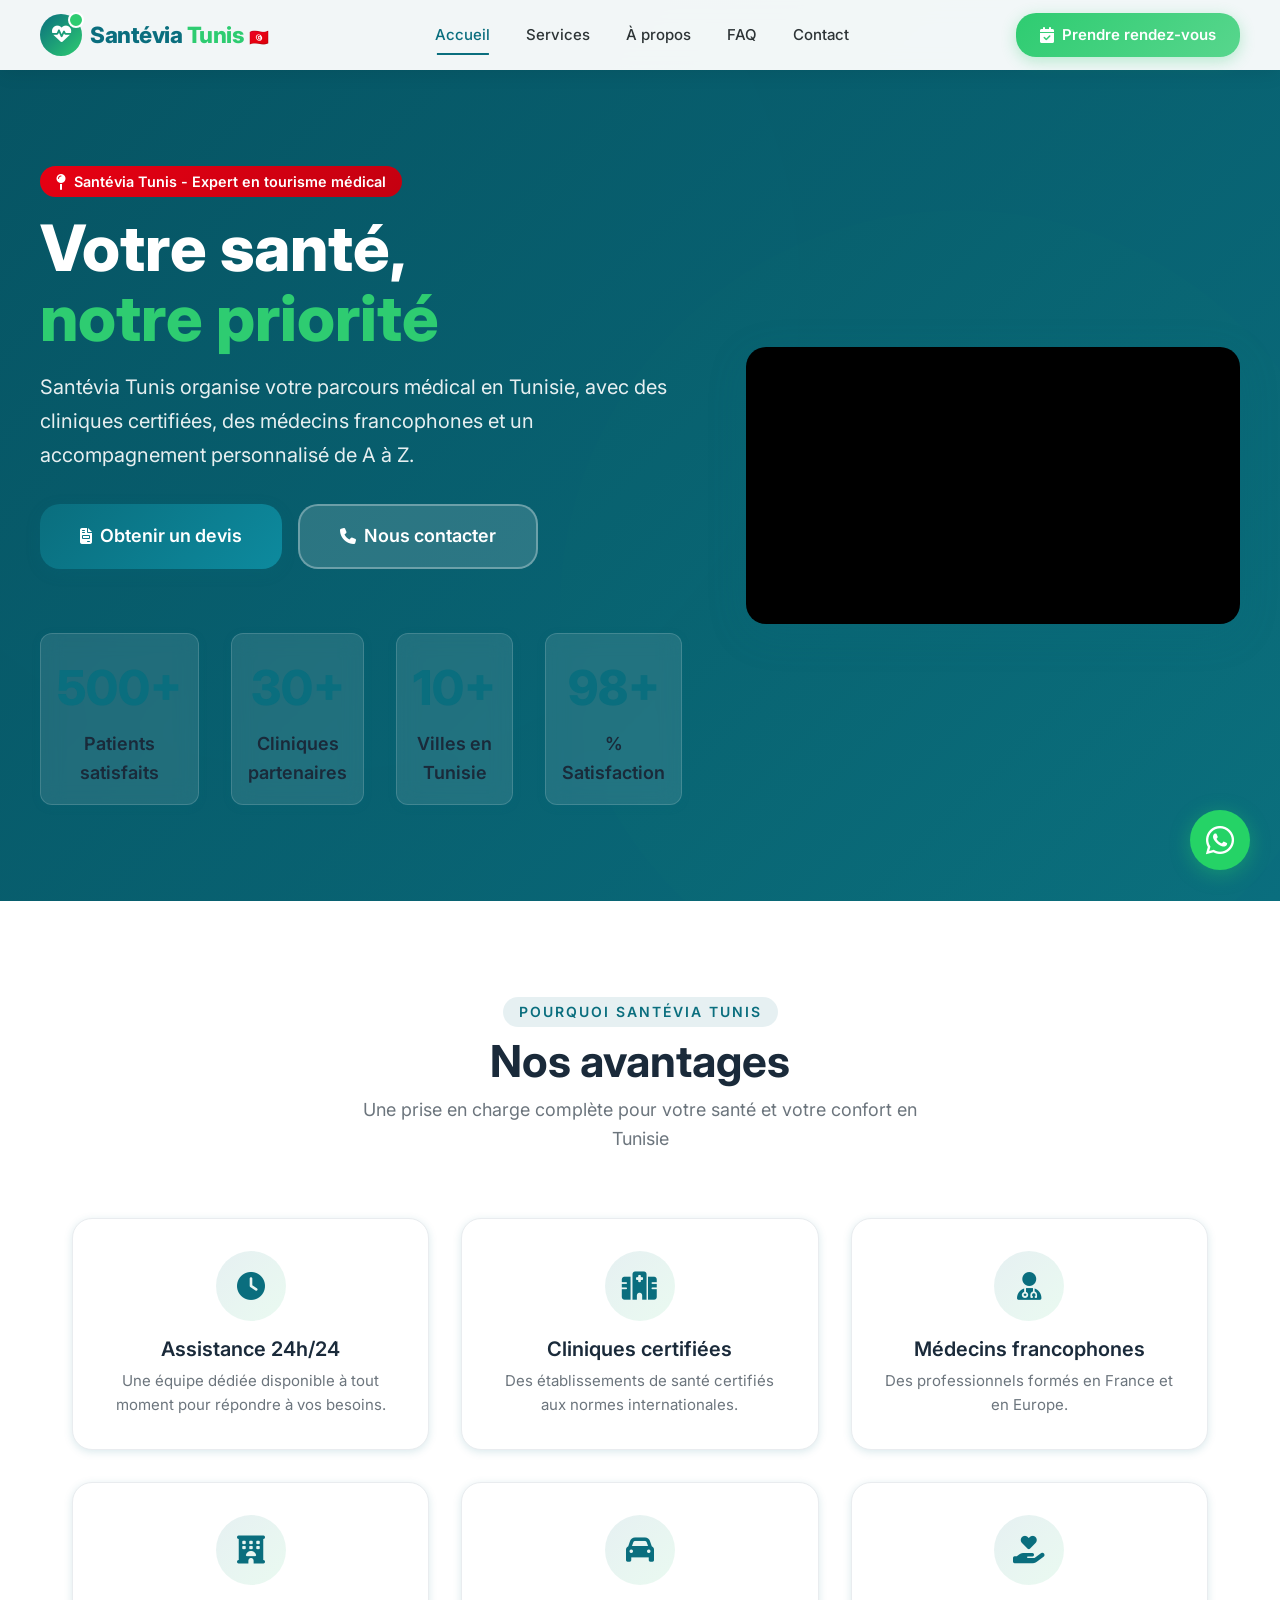
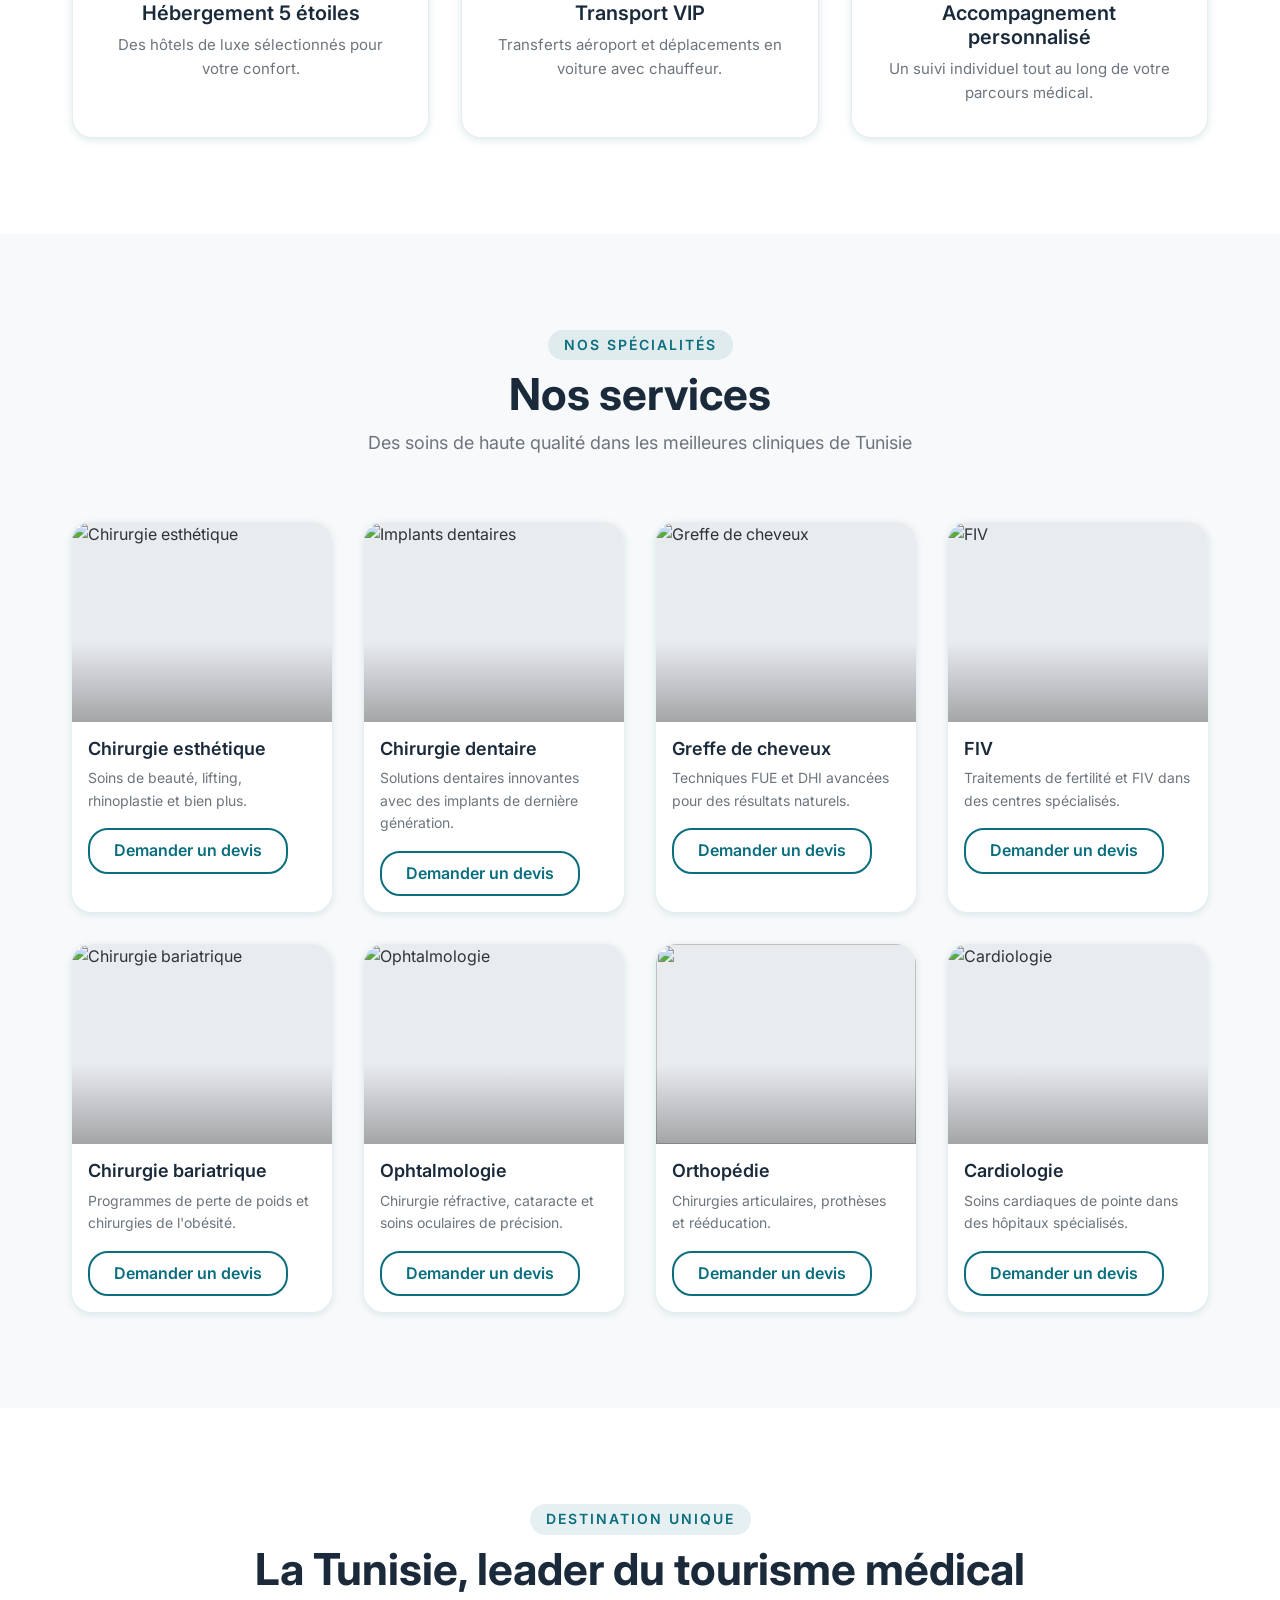
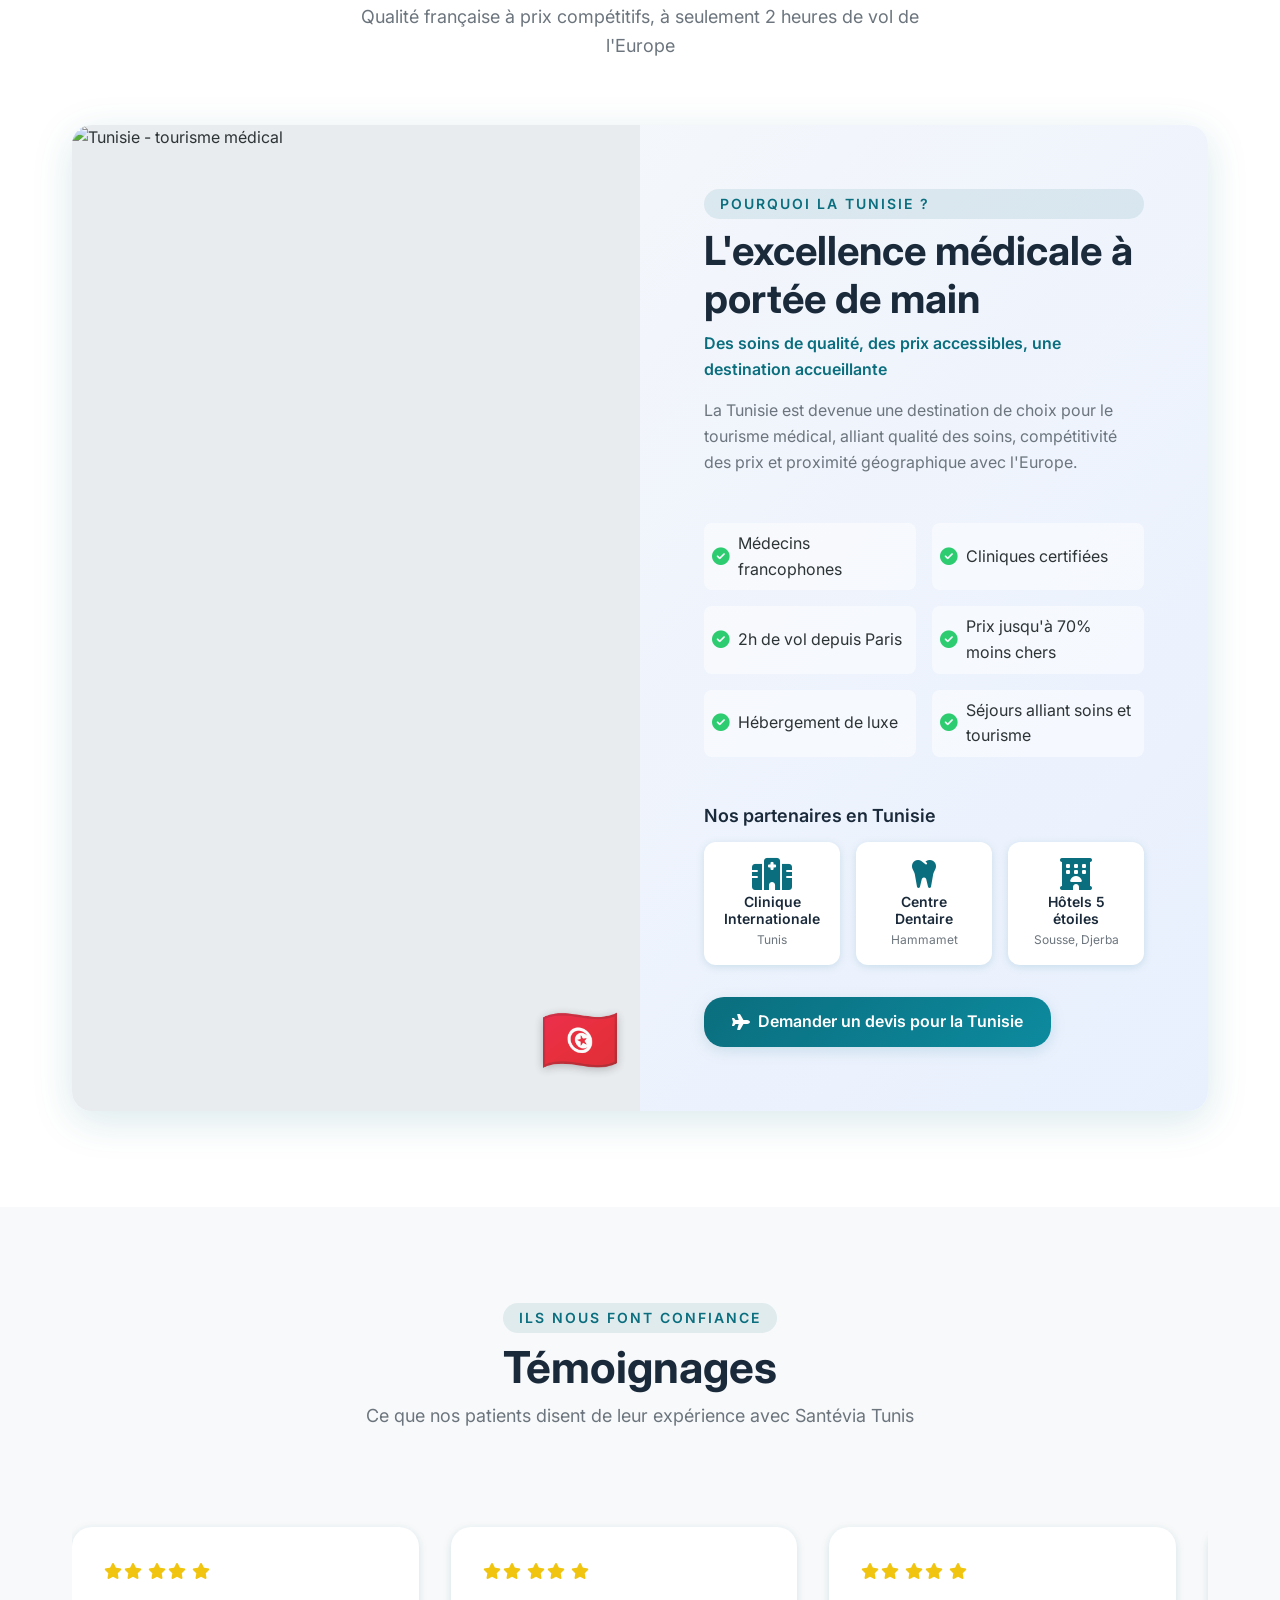
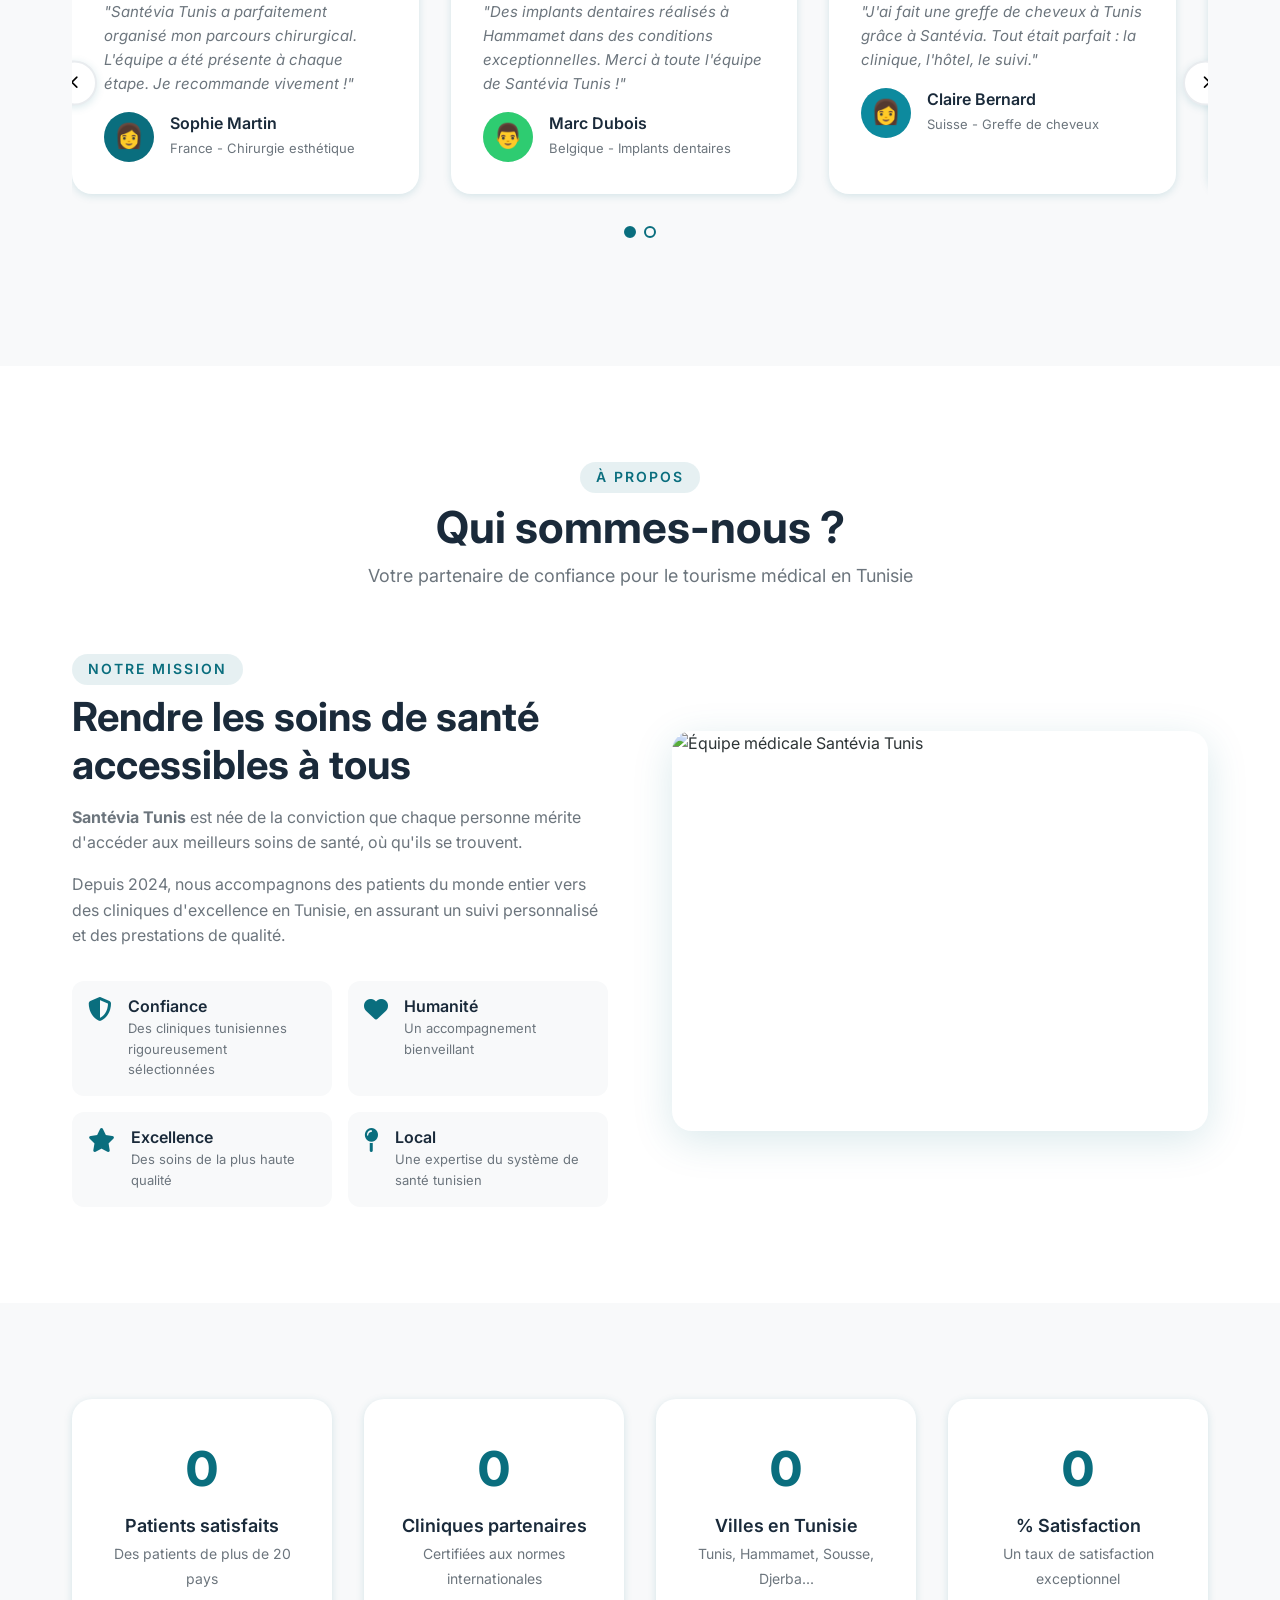
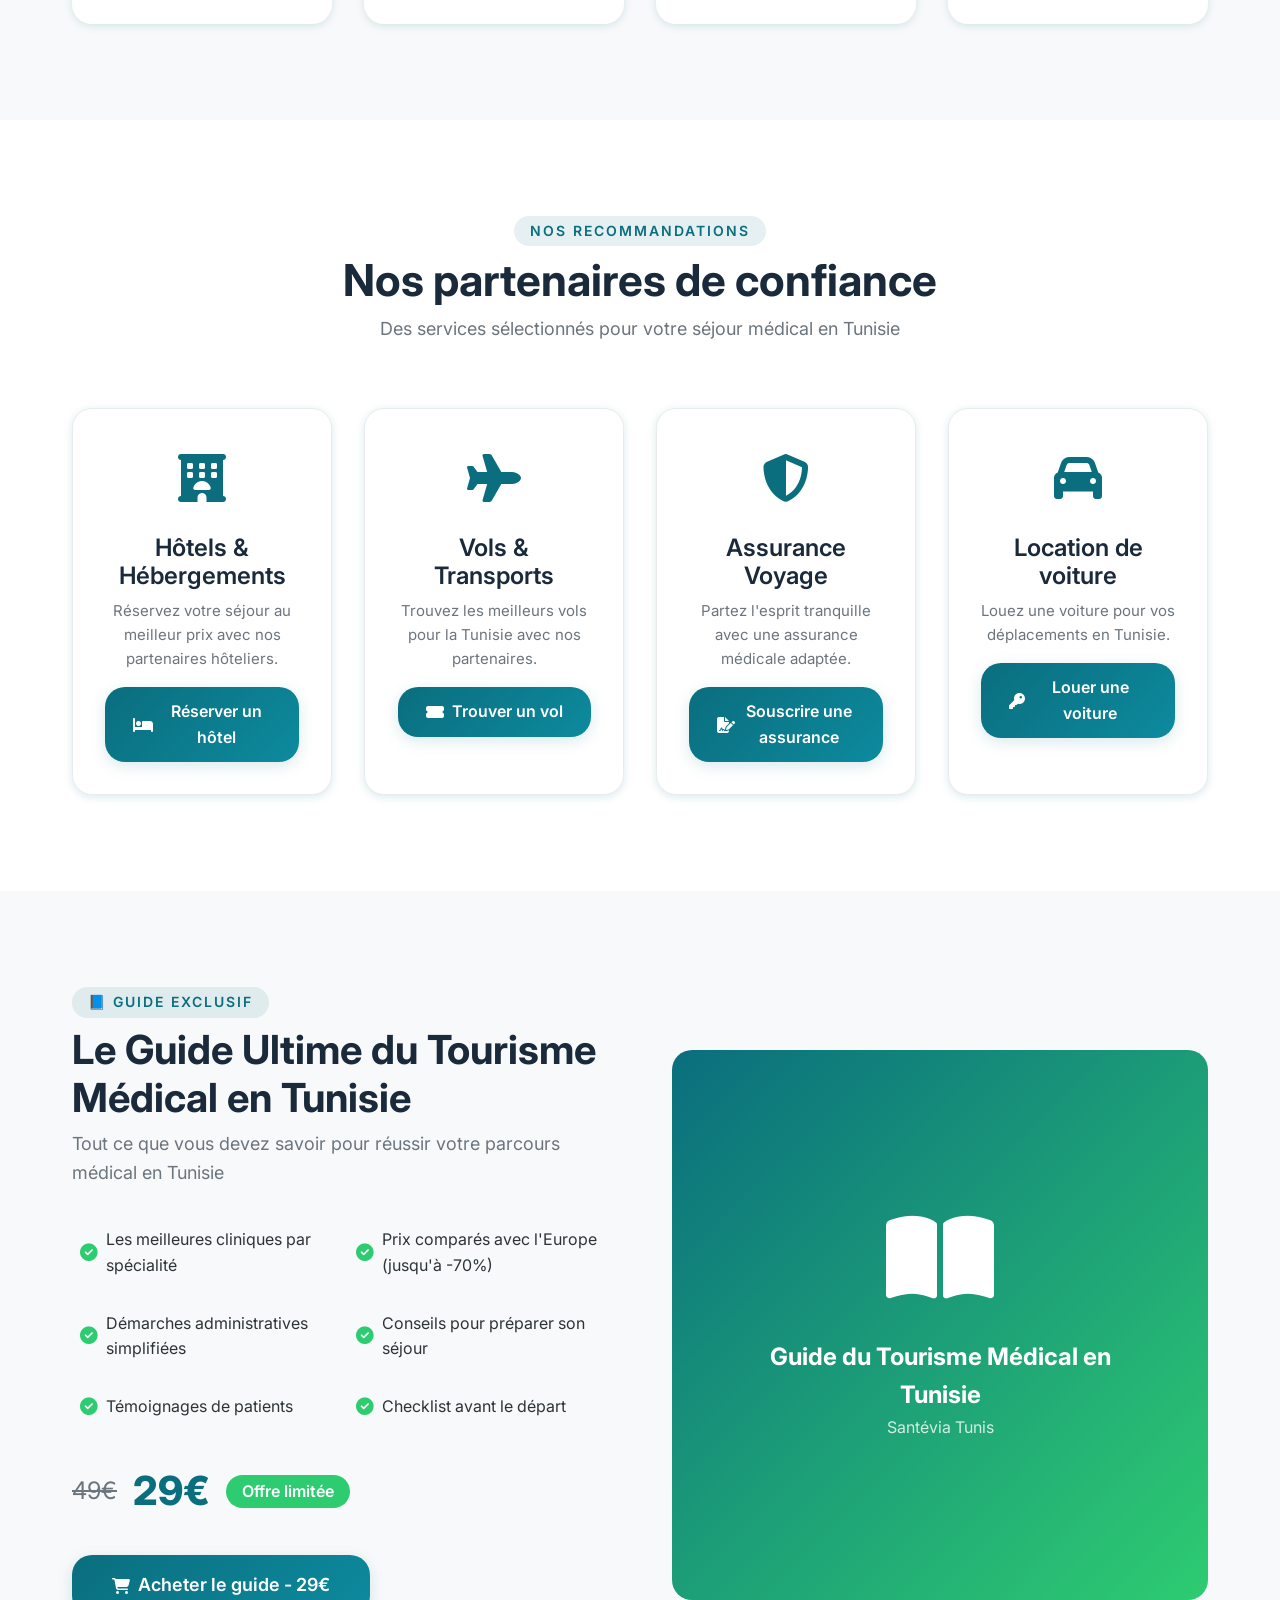
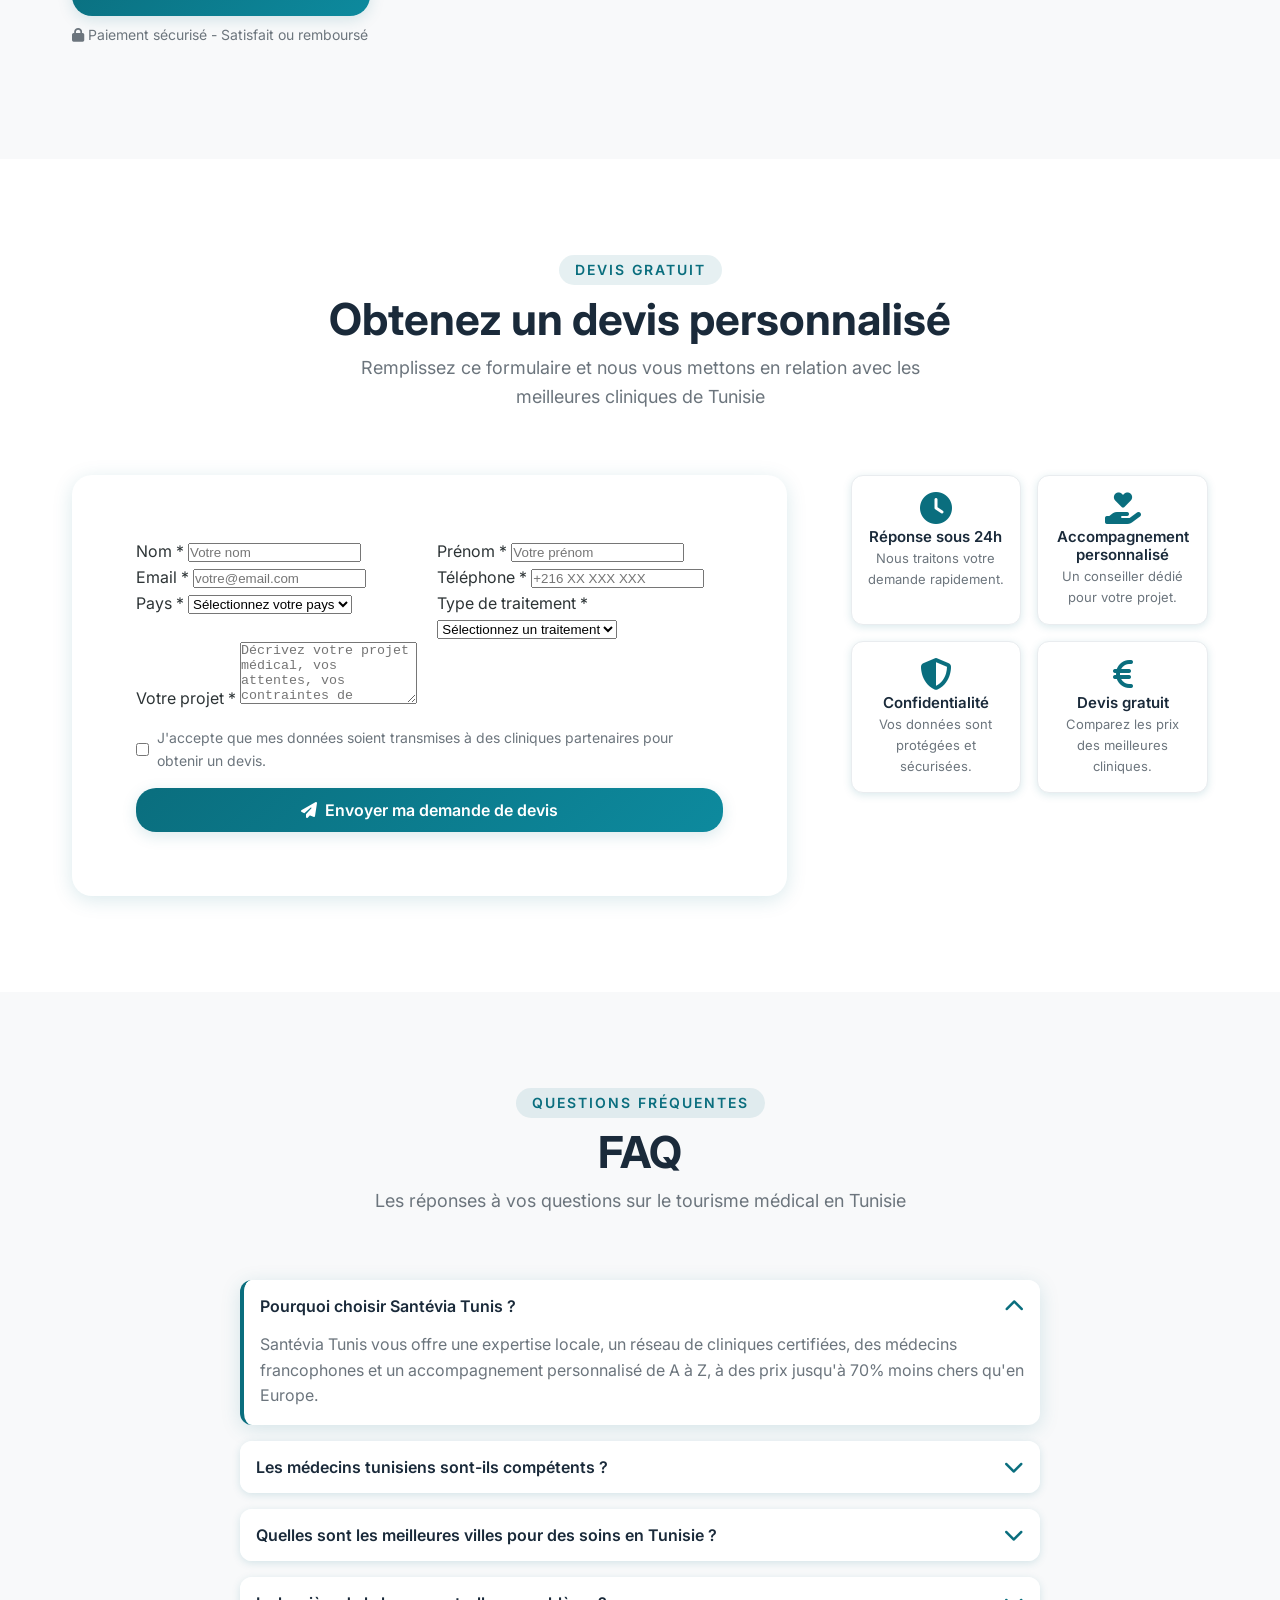
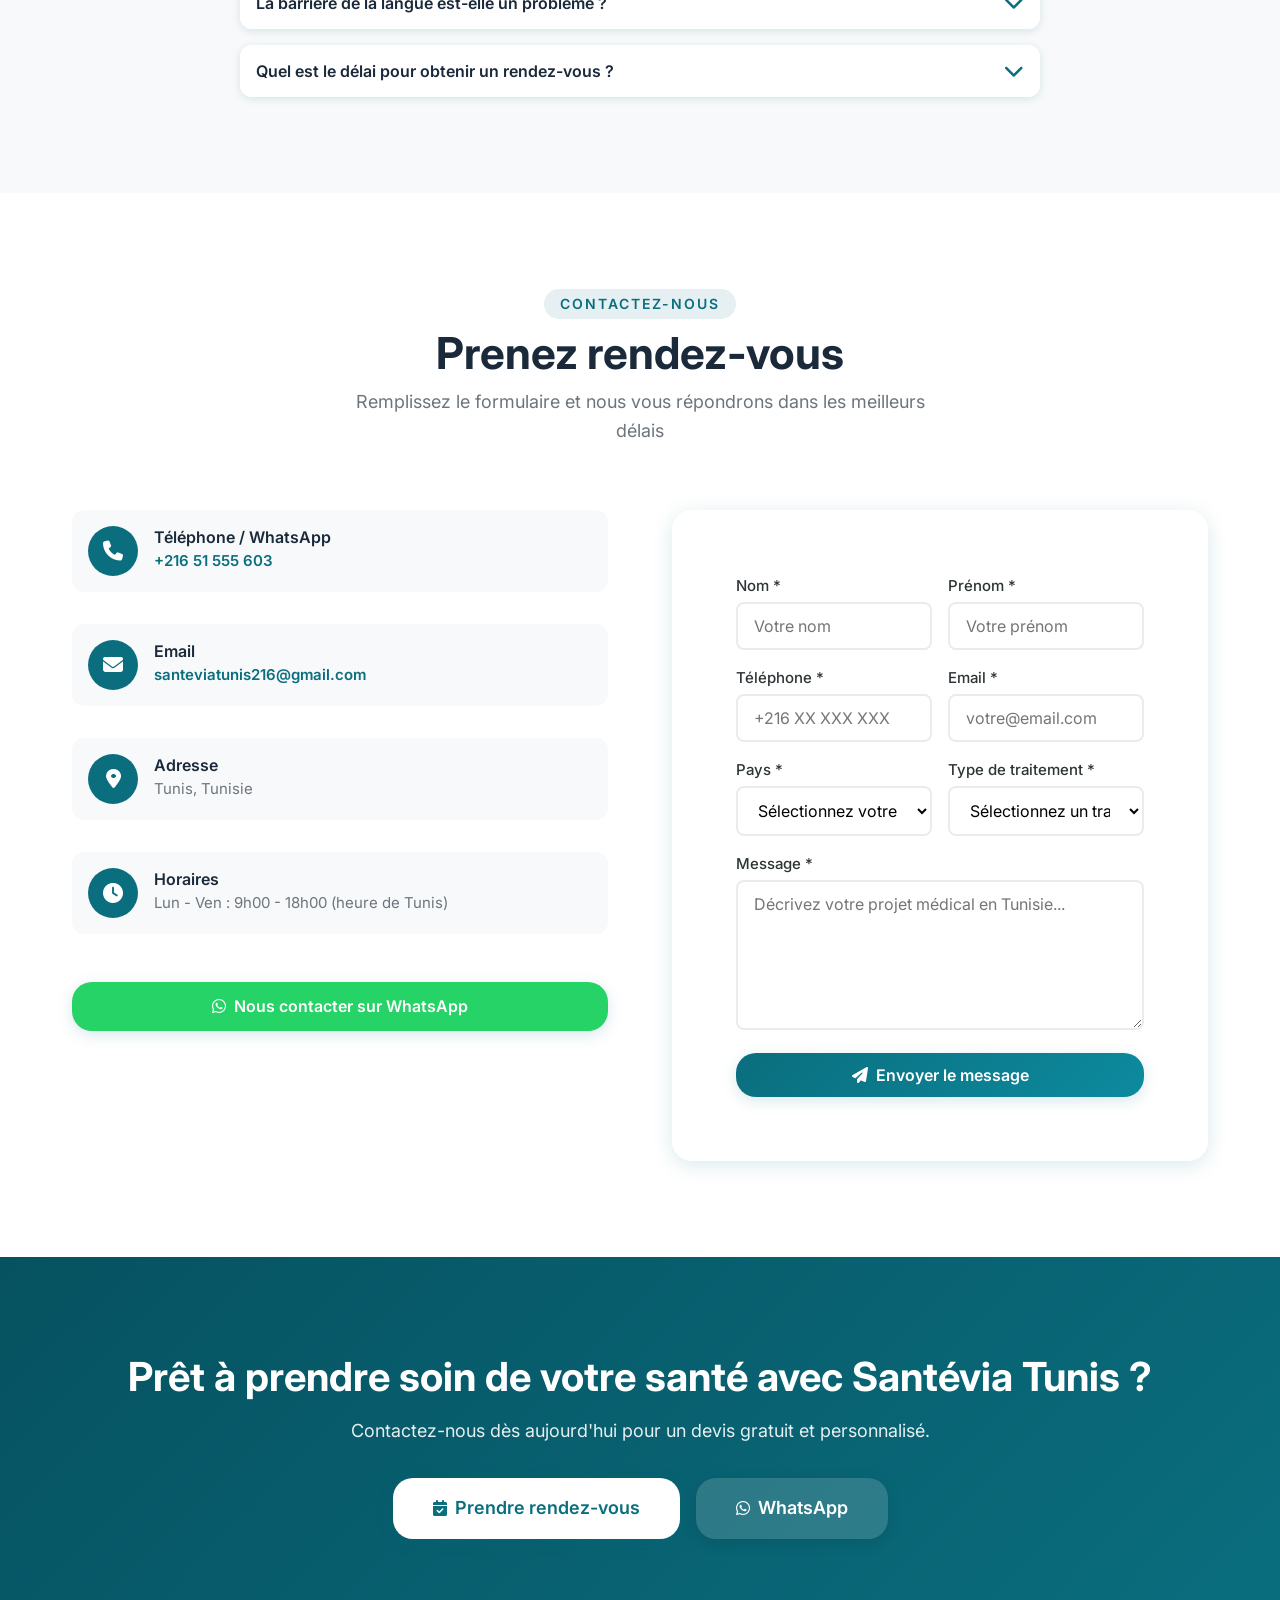
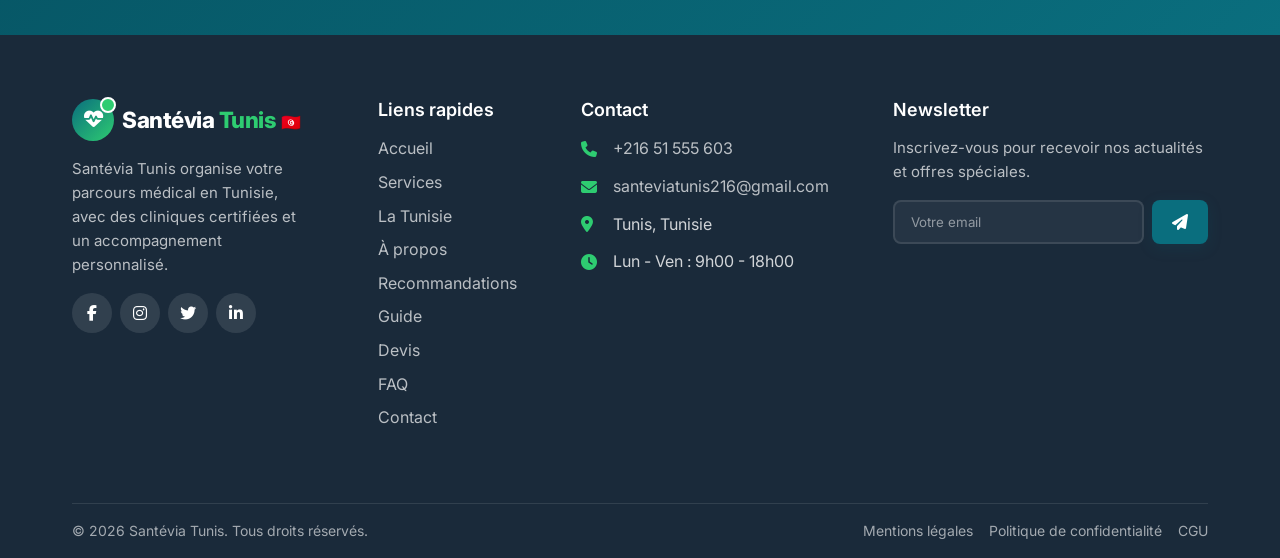
==== index.html @ 17f9e3d9 "Add files via upload" ====
<!DOCTYPE html>
<html lang="fr">
<head>
    <meta charset="UTF-8" />
    <meta name="viewport" content="width=device-width, initial-scale=1.0" />

    <!-- SEO Meta Tags -->
    <title>Santévia Tunis - Votre santé, notre priorité | Tourisme médical en Tunisie</title>
    <meta name="description" content="Santévia Tunis organise votre parcours médical en Tunisie. Cliniques certifiées, médecins expérimentés, accompagnement personnalisé de A à Z." />
    <meta name="keywords" content="tourisme médical Tunisie, Santévia Tunis, chirurgie esthétique Tunisie, implants dentaires Tunisie, greffe cheveux Tunisie, FIV Tunisie" />

    <!-- Open Graph -->
    <meta property="og:title" content="Santévia Tunis - Votre santé, notre priorité" />
    <meta property="og:description" content="Nous organisons votre parcours médical en Tunisie avec des cliniques certifiées et un accompagnement personnalisé." />
    <meta property="og:type" content="website" />
    <meta property="og:url" content="https://santeviatunis.com" />

    <!-- Google Fonts -->
    <link href="https://fonts.googleapis.com/css2?family=Inter:wght@300;400;500;600;700;800&display=swap" rel="stylesheet" />

    <!-- Font Awesome Icons -->
    <link rel="stylesheet" href="https://cdnjs.cloudflare.com/ajax/libs/font-awesome/6.4.0/css/all.min.css" />

    <!-- EmailJS -->
    <script src="https://cdn.jsdelivr.net/npm/@emailjs/browser@3/dist/email.min.js"></script>

    <!-- Feuille de style principale -->
    <link rel="stylesheet" href="medical.css" />
</head>
<body>
    <!-- ===== NAVIGATION ===== -->
    <header class="header" role="banner">
        <nav class="navbar container" role="navigation" aria-label="Navigation principale">
            <a href="index.html" class="logo-santevia">
                <div class="logo-icon"><i class="fas fa-heartbeat"></i></div>
                <div class="logo-text">
                    <span class="santevia">Santévia</span>
                    <span class="tunis">Tunis</span>
                    <span class="flag">🇹🇳</span>
                </div>
            </a>

            <ul class="nav-menu" role="menubar">
                <li role="none"><a href="index.html" role="menuitem" class="active">Accueil</a></li>
                <li role="none"><a href="#services" role="menuitem">Services</a></li>
                <li role="none"><a href="#about" role="menuitem">À propos</a></li>
                
                <li role="none"><a href="#faq" role="menuitem">FAQ</a></li>
                <li role="none"><a href="#contact" role="menuitem">Contact</a></li>
            </ul>

            <a href="#contact" class="btn btn-primary btn-appointment">
                <i class="fas fa-calendar-check"></i> Prendre rendez-vous
            </a>

            <button class="hamburger" aria-label="Menu principal" aria-expanded="false">
                <span class="bar"></span>
                <span class="bar"></span>
                <span class="bar"></span>
            </button>
        </nav>
    </header>

    <main>
        <!-- ===== HERO SECTION avec VIDÉO ===== -->
        <section class="hero" aria-labelledby="hero-title">
            <div class="hero-content container">
                <div class="hero-layout">
                    <!-- Texte gauche -->
                    <div class="hero-text">
                        <div class="tunisia-badge">
                            <i class="fas fa-map-pin"></i> Santévia Tunis - Expert en tourisme médical
                        </div>
                        <h1 id="hero-title">Votre santé, <br /><span>notre priorité</span></h1>
                        <p class="hero-subtitle">Santévia Tunis organise votre parcours médical en Tunisie, avec des cliniques certifiées, des médecins francophones et un accompagnement personnalisé de A à Z.</p>
                        <div class="hero-buttons">
                            <a href="#contact" class="btn btn-primary btn-large">
                                <i class="fas fa-file-invoice"></i> Obtenir un devis
                            </a>
                            <a href="#contact" class="btn btn-secondary btn-large" style="background:rgba(255,255,255,0.15); color:white; border-color:rgba(255,255,255,0.3);">
                                <i class="fas fa-phone"></i> Nous contacter
                            </a>
                        </div>
                        <div class="hero-stats">
                            <div class="stat-item">
                                <span class="stat-number" data-count="500">0</span>
                                <span class="stat-label">Patients satisfaits</span>
                            </div>
                            <div class="stat-item">
                                <span class="stat-number" data-count="30">0</span>
                                <span class="stat-label">Cliniques partenaires</span>
                            </div>
                            <div class="stat-item">
                                <span class="stat-number" data-count="10">0</span>
                                <span class="stat-label">Villes en Tunisie</span>
                            </div>
                            <div class="stat-item">
                                <span class="stat-number" data-count="98">0</span>
                                <span class="stat-label">% Satisfaction</span>
                            </div>
                        </div>
                    </div>

                    <!-- Vidéo droite -->
                    <div class="hero-video fade-in">
                        <iframe 
                            src="https://youtu.be/ri1mL5lsArQ?si=jnJr1kmKK6h4kB0c" 
                            title="Présentation Santévia Tunis - Tourisme médical en Tunisie" 
                            allow="accelerometer; autoplay; clipboard-write; encrypted-media; gyroscope; picture-in-picture" 
                            allowfullscreen>
                        </iframe>
                    </div>
                </div>
            </div>
        </section>

        <!-- ===== AVANTAGES ===== -->
        <section class="advantages section-padding" aria-labelledby="advantages-title">
            <div class="container">
                <div class="section-header">
                    <span class="section-tag">Pourquoi Santévia Tunis</span>
                    <h2 id="advantages-title">Nos avantages</h2>
                    <p class="section-subtitle">Une prise en charge complète pour votre santé et votre confort en Tunisie</p>
                </div>
                <div class="advantages-grid">
                    <div class="advantage-card fade-in">
                        <div class="advantage-icon"><i class="fas fa-clock"></i></div>
                        <h3>Assistance 24h/24</h3>
                        <p>Une équipe dédiée disponible à tout moment pour répondre à vos besoins.</p>
                    </div>
                    <div class="advantage-card fade-in">
                        <div class="advantage-icon"><i class="fas fa-hospital"></i></div>
                        <h3>Cliniques certifiées</h3>
                        <p>Des établissements de santé certifiés aux normes internationales.</p>
                    </div>
                    <div class="advantage-card fade-in">
                        <div class="advantage-icon"><i class="fas fa-user-md"></i></div>
                        <h3>Médecins francophones</h3>
                        <p>Des professionnels formés en France et en Europe.</p>
                    </div>
                    <div class="advantage-card fade-in">
                        <div class="advantage-icon"><i class="fas fa-hotel"></i></div>
                        <h3>Hébergement 5 étoiles</h3>
                        <p>Des hôtels de luxe sélectionnés pour votre confort.</p>
                    </div>
                    <div class="advantage-card fade-in">
                        <div class="advantage-icon"><i class="fas fa-car"></i></div>
                        <h3>Transport VIP</h3>
                        <p>Transferts aéroport et déplacements en voiture avec chauffeur.</p>
                    </div>
                    <div class="advantage-card fade-in">
                        <div class="advantage-icon"><i class="fas fa-hand-holding-heart"></i></div>
                        <h3>Accompagnement personnalisé</h3>
                        <p>Un suivi individuel tout au long de votre parcours médical.</p>
                    </div>
                </div>
            </div>
        </section>

        <!-- ===== SERVICES avec IMAGES ===== -->
        <section class="services-preview section-padding bg-light" id="services" aria-labelledby="services-title">
            <div class="container">
                <div class="section-header">
                    <span class="section-tag">Nos spécialités</span>
                    <h2 id="services-title">Nos services</h2>
                    <p class="section-subtitle">Des soins de haute qualité dans les meilleures cliniques de Tunisie</p>
                </div>
                <div class="services-grid">
                    <!-- 1. Chirurgie esthétique -->
                    <div class="service-card fade-in">
                        <div class="service-image">
                            <img src="images/C esth.jpg" alt="Chirurgie esthétique" />
                            <div class="service-overlay"></div>
                        </div>
                        <div class="service-content">
                            <h3>Chirurgie esthétique</h3>
                            <p>Soins de beauté, lifting, rhinoplastie et bien plus.</p>
                            <a href="#contact" class="btn btn-outline">Demander un devis</a>
                        </div>
                    </div>
                    <!-- 2. Implants dentaires -->
                    <div class="service-card fade-in">
                        <div class="service-image">
                            <img src="images/dent.jpg" alt="Implants dentaires" />
                            <div class="service-overlay"></div>
                        </div>
                        <div class="service-content">
                            <h3>Chirurgie dentaire</h3>
                            <p>Solutions dentaires innovantes avec des implants de dernière génération.</p>
                            <a href="#contact" class="btn btn-outline">Demander un devis</a>
                        </div>
                    </div>
                    <!-- 3. Greffe de cheveux -->
                    <div class="service-card fade-in">
                        <div class="service-image">
                            <img src="images/Greff.jpg" alt="Greffe de cheveux" />
                            <div class="service-overlay"></div>
                        </div>
                        <div class="service-content">
                            <h3>Greffe de cheveux</h3>
                            <p>Techniques FUE et DHI avancées pour des résultats naturels.</p>
                            <a href="#contact" class="btn btn-outline">Demander un devis</a>
                        </div>
                    </div>
                    <!-- 4. FIV -->
                    <div class="service-card fade-in">
                        <div class="service-image">
                            <img src="images/FIV.jpg" alt="FIV" />
                            <div class="service-overlay"></div>
                        </div>
                        <div class="service-content">
                            <h3>FIV</h3>
                            <p>Traitements de fertilité et FIV dans des centres spécialisés.</p>
                            <a href="#contact" class="btn btn-outline">Demander un devis</a>
                        </div>
                    </div>
                    <!-- 5. Chirurgie bariatrique -->
                    <div class="service-card fade-in">
                        <div class="service-image">
                            <img src="images/bariatrique.jpg" alt="Chirurgie bariatrique" />
                            <div class="service-overlay"></div>
                        </div>
                        <div class="service-content">
                            <h3>Chirurgie bariatrique</h3>
                            <p>Programmes de perte de poids et chirurgies de l'obésité.</p>
                            <a href="#contact" class="btn btn-outline">Demander un devis</a>
                        </div>
                    </div>
                    <!-- 6. Ophtalmologie -->
                    <div class="service-card fade-in">
                        <div class="service-image">
                            <img src="images/opthalmologie.jpg" alt="Ophtalmologie" />
                            <div class="service-overlay"></div>
                        </div>
                        <div class="service-content">
                            <h3>Ophtalmologie</h3>
                            <p>Chirurgie réfractive, cataracte et soins oculaires de précision.</p>
                            <a href="#contact" class="btn btn-outline">Demander un devis</a>
                        </div>
                    </div>
                    <!-- 7. Orthopédie -->
                    <div class="service-card fade-in">
                        <div class="service-image">
                            <img src="images/ortho.jpg" />
                            <div class="service-overlay"></div>
                        </div>
                        <div class="service-content">
                            <h3>Orthopédie</h3>
                            <p>Chirurgies articulaires, prothèses et rééducation.</p>
                            <a href="#contact" class="btn btn-outline">Demander un devis</a>
                        </div>
                    </div>
                    <!-- 8. Cardiologie -->
                    <div class="service-card fade-in">
                        <div class="service-image">
                            <img src="images/Coeur.jpg" alt="Cardiologie" />
                            <div class="service-overlay"></div>
                        </div>
                        <div class="service-content">
                            <h3>Cardiologie</h3>
                            <p>Soins cardiaques de pointe dans des hôpitaux spécialisés.</p>
                            <a href="#contact" class="btn btn-outline">Demander un devis</a>
                        </div>
                    </div>
                </div>
            </div>
        </section>

        <!-- ===== DESTINATION TUNISIE ===== -->
        <section class="section-padding" id="tunisie" aria-labelledby="tunisie-title">
            <div class="container">
                <div class="section-header">
                    <span class="section-tag">Destination unique</span>
                    <h2 id="tunisie-title">La Tunisie, leader du tourisme médical</h2>
                    <p class="section-subtitle">Qualité française à prix compétitifs, à seulement 2 heures de vol de l'Europe</p>
                </div>

                <div class="tunisia-destination fade-in">
                    <div class="tunisia-destination-content">
                        <div class="tunisia-destination-image" style="position:relative;">
                            <img src="https://images.unsplash.com/photo-1540479859555-17af45c78602?w=800&h=500&fit=crop&crop=center" alt="Tunisie - tourisme médical" style="width:100%; height:100%; object-fit:cover; display:block;" />
                            <div class="flag-overlay">🇹🇳</div>
                        </div>
                        <div class="tunisia-destination-info">
                            <span class="section-tag">Pourquoi la Tunisie ?</span>
                            <h2>L'excellence médicale à portée de main</h2>
                            <p class="subtitle">Des soins de qualité, des prix accessibles, une destination accueillante</p>
                            <p>La Tunisie est devenue une destination de choix pour le tourisme médical, alliant qualité des soins, compétitivité des prix et proximité géographique avec l'Europe.</p>

                            <div class="tunisia-features">
                                <div class="tunisia-feature">
                                    <i class="fas fa-check-circle"></i>
                                    <span>Médecins francophones</span>
                                </div>
                                <div class="tunisia-feature">
                                    <i class="fas fa-check-circle"></i>
                                    <span>Cliniques certifiées</span>
                                </div>
                                <div class="tunisia-feature">
                                    <i class="fas fa-check-circle"></i>
                                    <span>2h de vol depuis Paris</span>
                                </div>
                                <div class="tunisia-feature">
                                    <i class="fas fa-check-circle"></i>
                                    <span>Prix jusqu'à 70% moins chers</span>
                                </div>
                                <div class="tunisia-feature">
                                    <i class="fas fa-check-circle"></i>
                                    <span>Hébergement de luxe</span>
                                </div>
                                <div class="tunisia-feature">
                                    <i class="fas fa-check-circle"></i>
                                    <span>Séjours alliant soins et tourisme</span>
                                </div>
                            </div>

                            <h4 style="margin-top: var(--spacing-sm);">Nos partenaires en Tunisie</h4>
                            <div class="tunisia-partners">
                                <div class="tunisia-partner">
                                    <i class="fas fa-hospital"></i>
                                    <h4>Clinique Internationale</h4>
                                    <p>Tunis</p>
                                </div>
                                <div class="tunisia-partner">
                                    <i class="fas fa-tooth"></i>
                                    <h4>Centre Dentaire</h4>
                                    <p>Hammamet</p>
                                </div>
                                <div class="tunisia-partner">
                                    <i class="fas fa-hotel"></i>
                                    <h4>Hôtels 5 étoiles</h4>
                                    <p>Sousse, Djerba</p>
                                </div>
                            </div>

                            <div style="margin-top: var(--spacing-md);">
                                <a href="#contact" class="btn btn-primary">
                                    <i class="fas fa-plane"></i> Demander un devis pour la Tunisie
                                </a>
                            </div>
                        </div>
                    </div>
                </div>
            </div>
        </section>

        <!-- ===== TÉMOIGNAGES ===== -->
        <section class="testimonials-preview section-padding bg-light" id="testimonials" aria-labelledby="testimonials-title">
            <div class="container">
                <div class="section-header">
                    <span class="section-tag">Ils nous font confiance</span>
                    <h2 id="testimonials-title">Témoignages</h2>
                    <p class="section-subtitle">Ce que nos patients disent de leur expérience avec Santévia Tunis</p>
                </div>
                <div class="testimonials-slider" id="testimonialsSlider">
                    <div class="testimonials-track" id="testimonialsTrack">
                        <div class="testimonial-card">
                            <div class="testimonial-stars">
                                <i class="fas fa-star"></i><i class="fas fa-star"></i>
                                <i class="fas fa-star"></i><i class="fas fa-star"></i>
                                <i class="fas fa-star"></i>
                            </div>
                            <p>"Santévia Tunis a parfaitement organisé mon parcours chirurgical. L'équipe a été présente à chaque étape. Je recommande vivement !"</p>
                            <div class="testimonial-author">
                                <img src="data:image/svg+xml,%3Csvg xmlns='http://www.w3.org/2000/svg' width='50' height='50'%3E%3Crect width='50' height='50' fill='%230A6E7E'/%3E%3Ctext x='10' y='32' font-size='24' fill='white'%3E👩%3C/text%3E%3C/svg%3E" alt="Photo patient" />
                                <div>
                                    <h4>Sophie Martin</h4>
                                    <span>France - Chirurgie esthétique</span>
                                </div>
                            </div>
                        </div>
                        <div class="testimonial-card">
                            <div class="testimonial-stars">
                                <i class="fas fa-star"></i><i class="fas fa-star"></i>
                                <i class="fas fa-star"></i><i class="fas fa-star"></i>
                                <i class="fas fa-star"></i>
                            </div>
                            <p>"Des implants dentaires réalisés à Hammamet dans des conditions exceptionnelles. Merci à toute l'équipe de Santévia Tunis !"</p>
                            <div class="testimonial-author">
                                <img src="data:image/svg+xml,%3Csvg xmlns='http://www.w3.org/2000/svg' width='50' height='50'%3E%3Crect width='50' height='50' fill='%232ECC71'/%3E%3Ctext x='10' y='32' font-size='24' fill='white'%3E👨%3C/text%3E%3C/svg%3E" alt="Photo patient" />
                                <div>
                                    <h4>Marc Dubois</h4>
                                    <span>Belgique - Implants dentaires</span>
                                </div>
                            </div>
                        </div>
                        <div class="testimonial-card">
                            <div class="testimonial-stars">
                                <i class="fas fa-star"></i><i class="fas fa-star"></i>
                                <i class="fas fa-star"></i><i class="fas fa-star"></i>
                                <i class="fas fa-star"></i>
                            </div>
                            <p>"J'ai fait une greffe de cheveux à Tunis grâce à Santévia. Tout était parfait : la clinique, l'hôtel, le suivi."</p>
                            <div class="testimonial-author">
                                <img src="data:image/svg+xml,%3Csvg xmlns='http://www.w3.org/2000/svg' width='50' height='50'%3E%3Crect width='50' height='50' fill='%230D8A9E'/%3E%3Ctext x='10' y='32' font-size='24' fill='white'%3E👩%3C/text%3E%3C/svg%3E" alt="Photo patient" />
                                <div>
                                    <h4>Claire Bernard</h4>
                                    <span>Suisse - Greffe de cheveux</span>
                                </div>
                            </div>
                        </div>
                        <div class="testimonial-card">
                            <div class="testimonial-stars">
                                <i class="fas fa-star"></i><i class="fas fa-star"></i>
                                <i class="fas fa-star"></i><i class="fas fa-star"></i>
                                <i class="fas fa-star"></i>
                            </div>
                            <p>"Un suivi exceptionnel pour ma FIV à Tunis. L'équipe médicale est compétente et bienveillante. Un grand merci !"</p>
                            <div class="testimonial-author">
                                <img src="data:image/svg+xml,%3Csvg xmlns='http://www.w3.org/2000/svg' width='50' height='50'%3E%3Crect width='50' height='50' fill='%2358D68D'/%3E%3Ctext x='10' y='32' font-size='24' fill='white'%3E👩%3C/text%3E%3C/svg%3E" alt="Photo patient" />
                                <div>
                                    <h4>Amina Alami</h4>
                                    <span>Maroc - FIV</span>
                                </div>
                            </div>
                        </div>
                    </div>
                    <button class="slider-btn slider-prev" aria-label="Témoignage précédent">
                        <i class="fas fa-chevron-left"></i>
                    </button>
                    <button class="slider-btn slider-next" aria-label="Témoignage suivant">
                        <i class="fas fa-chevron-right"></i>
                    </button>
                    <div class="slider-dots" id="sliderDots"></div>
                </div>
            </div>
        </section>

        <!-- ===== À PROPOS ===== -->
        <section class="about section-padding" id="about" aria-labelledby="about-title">
            <div class="container">
                <div class="section-header">
                    <span class="section-tag">À propos</span>
                    <h2 id="about-title">Qui sommes-nous ?</h2>
                    <p class="section-subtitle">Votre partenaire de confiance pour le tourisme médical en Tunisie</p>
                </div>
                <div class="mission-content">
                    <div class="mission-text fade-in">
                        <span class="section-tag">Notre mission</span>
                        <h2>Rendre les soins de santé accessibles à tous</h2>
                        <p><strong>Santévia Tunis</strong> est née de la conviction que chaque personne mérite d'accéder aux meilleurs soins de santé, où qu'ils se trouvent.</p>
                        <p>Depuis 2024, nous accompagnons des patients du monde entier vers des cliniques d'excellence en Tunisie, en assurant un suivi personnalisé et des prestations de qualité.</p>
                        <div class="mission-values">
                            <div class="value-item">
                                <i class="fas fa-shield-alt"></i>
                                <div>
                                    <h4>Confiance</h4>
                                    <p>Des cliniques tunisiennes rigoureusement sélectionnées</p>
                                </div>
                            </div>
                            <div class="value-item">
                                <i class="fas fa-heart"></i>
                                <div>
                                    <h4>Humanité</h4>
                                    <p>Un accompagnement bienveillant</p>
                                </div>
                            </div>
                            <div class="value-item">
                                <i class="fas fa-star"></i>
                                <div>
                                    <h4>Excellence</h4>
                                    <p>Des soins de la plus haute qualité</p>
                                </div>
                            </div>
                            <div class="value-item">
                                <i class="fas fa-map-pin"></i>
                                <div>
                                    <h4>Local</h4>
                                    <p>Une expertise du système de santé tunisien</p>
                                </div>
                            </div>
                        </div>
                    </div>
                    <div class="mission-image fade-in" style="padding:0; overflow:hidden; border:none; background:transparent;">
                        <img src="https://images.unsplash.com/photo-1576091160550-2173dba999ef?w=600&h=400&fit=crop&crop=center" alt="Équipe médicale Santévia Tunis" style="width:100%; height:100%; object-fit:cover; border-radius:var(--border-radius-lg);" />
                    </div>
                </div>
            </div>
        </section>

        <!-- ===== STATISTIQUES ===== -->
        <section class="stats-section section-padding bg-light">
            <div class="container">
                <div class="stats-grid">
                    <div class="stat-item fade-in">
                        <span class="stat-number" data-count="500">0</span>
                        <span class="stat-label">Patients satisfaits</span>
                        <span class="stat-description">Des patients de plus de 20 pays</span>
                    </div>
                    <div class="stat-item fade-in">
                        <span class="stat-number" data-count="30">0</span>
                        <span class="stat-label">Cliniques partenaires</span>
                        <span class="stat-description">Certifiées aux normes internationales</span>
                    </div>
                    <div class="stat-item fade-in">
                        <span class="stat-number" data-count="10">0</span>
                        <span class="stat-label">Villes en Tunisie</span>
                        <span class="stat-description">Tunis, Hammamet, Sousse, Djerba...</span>
                    </div>
                    <div class="stat-item fade-in">
                        <span class="stat-number" data-count="98">0</span>
                        <span class="stat-label">% Satisfaction</span>
                        <span class="stat-description">Un taux de satisfaction exceptionnel</span>
                    </div>
                </div>
            </div>
        </section>

        <!-- ====================================================== -->
        <!-- ===== RECOMMANDATIONS (AFFILIATION) ===== -->
        <!-- ====================================================== -->
        <section class="section-padding" id="recommandations" aria-labelledby="reco-title">
            <div class="container">
                <div class="section-header">
                    <span class="section-tag">Nos recommandations</span>
                    <h2 id="reco-title">Nos partenaires de confiance</h2>
                    <p class="section-subtitle">Des services sélectionnés pour votre séjour médical en Tunisie</p>
                </div>

                <div class="recommandations-grid">
                    <!-- Hôtels -->
                    <div class="recommandation-card fade-in">
                        <div class="recommandation-icon">
                            <i class="fas fa-hotel"></i>
                        </div>
                        <h3>Hôtels & Hébergements</h3>
                        <p>Réservez votre séjour au meilleur prix avec nos partenaires hôteliers.</p>
                        <a href="https://www.booking.com/index.html?aid=VOTRE_ID_AFFILIATION" target="_blank" rel="sponsored" class="btn btn-primary">
                            <i class="fas fa-bed"></i> Réserver un hôtel
                        </a>
                    </div>

                    <!-- Vols -->
                    <div class="recommandation-card fade-in">
                        <div class="recommandation-icon">
                            <i class="fas fa-plane"></i>
                        </div>
                        <h3>Vols & Transports</h3>
                        <p>Trouvez les meilleurs vols pour la Tunisie avec nos partenaires.</p>
                        <a href="https://www.skyscanner.fr/?aid=VOTRE_ID_AFFILIATION" target="_blank" rel="sponsored" class="btn btn-primary">
                            <i class="fas fa-ticket-alt"></i> Trouver un vol
                        </a>
                    </div>

                    <!-- Assurance -->
                    <div class="recommandation-card fade-in">
                        <div class="recommandation-icon">
                            <i class="fas fa-shield-alt"></i>
                        </div>
                        <h3>Assurance Voyage</h3>
                        <p>Partez l'esprit tranquille avec une assurance médicale adaptée.</p>
                        <a href="https://www.axa-assurance.fr/assurance-voyage?aff=VOTRE_ID_AFFILIATION" target="_blank" rel="sponsored" class="btn btn-primary">
                            <i class="fas fa-file-signature"></i> Souscrire une assurance
                        </a>
                    </div>

                    <!-- Location de voiture -->
                    <div class="recommandation-card fade-in">
                        <div class="recommandation-icon">
                            <i class="fas fa-car"></i>
                        </div>
                        <h3>Location de voiture</h3>
                        <p>Louez une voiture pour vos déplacements en Tunisie.</p>
                        <a href="https://www.rentalcars.com/?affiliateCode=VOTRE_ID_AFFILIATION" target="_blank" rel="sponsored" class="btn btn-primary">
                            <i class="fas fa-key"></i> Louer une voiture
                        </a>
                    </div>
                </div>
            </div>
        </section>

        <!-- ====================================================== -->
        <!-- ===== GUIDE NUMÉRIQUE ===== -->
        <!-- ====================================================== -->
        <section class="section-padding bg-light" id="guide" aria-labelledby="guide-title">
            <div class="container">
                <div class="guide-wrapper">
                    <div class="guide-content">
                        <span class="section-tag">📘 Guide exclusif</span>
                        <h2 id="guide-title">Le Guide Ultime du Tourisme Médical en Tunisie</h2>
                        <p class="guide-subtitle">Tout ce que vous devez savoir pour réussir votre parcours médical en Tunisie</p>

                        <div class="guide-features">
                            <div class="guide-feature">
                                <i class="fas fa-check-circle"></i>
                                <span>Les meilleures cliniques par spécialité</span>
                            </div>
                            <div class="guide-feature">
                                <i class="fas fa-check-circle"></i>
                                <span>Prix comparés avec l'Europe (jusqu'à -70%)</span>
                            </div>
                            <div class="guide-feature">
                                <i class="fas fa-check-circle"></i>
                                <span>Démarches administratives simplifiées</span>
                            </div>
                            <div class="guide-feature">
                                <i class="fas fa-check-circle"></i>
                                <span>Conseils pour préparer son séjour</span>
                            </div>
                            <div class="guide-feature">
                                <i class="fas fa-check-circle"></i>
                                <span>Témoignages de patients</span>
                            </div>
                            <div class="guide-feature">
                                <i class="fas fa-check-circle"></i>
                                <span>Checklist avant le départ</span>
                            </div>
                        </div>

                        <div class="guide-price">
                            <span class="price-old">49€</span>
                            <span class="price-new">29€</span>
                            <span class="price-tag">Offre limitée</span>
                        </div>

                        <a href="guide.html" class="btn btn-primary btn-large">
                            <i class="fas fa-shopping-cart"></i> Acheter le guide - 29€
                        </a>
                        <p class="guide-guarantee"><i class="fas fa-lock"></i> Paiement sécurisé - Satisfait ou remboursé</p>
                    </div>

                    <div class="guide-image">
                        <div class="guide-mockup">
                            <i class="fas fa-book-open"></i>
                            <div class="mockup-text">Guide du Tourisme Médical en Tunisie</div>
                            <div class="mockup-sub">Santévia Tunis</div>
                        </div>
                    </div>
                </div>
            </div>
        </section>

        <!-- ====================================================== -->
        <!-- ===== DEVIS GRATUIT (MISE EN RELATION) ===== -->
        <!-- ====================================================== -->
        <section class="section-padding" id="devis" aria-labelledby="devis-title">
            <div class="container">
                <div class="section-header">
                    <span class="section-tag">Devis gratuit</span>
                    <h2 id="devis-title">Obtenez un devis personnalisé</h2>
                    <p class="section-subtitle">Remplissez ce formulaire et nous vous mettons en relation avec les meilleures cliniques de Tunisie</p>
                </div>

                <div class="devis-wrapper">
                    <form id="devisForm" class="devis-form">
                        <div class="form-row">
                            <div class="form-group">
                                <label for="devis_nom">Nom *</label>
                                <input type="text" id="devis_nom" name="nom" required placeholder="Votre nom" />
                                <div class="error-message"></div>
                            </div>
                            <div class="form-group">
                                <label for="devis_prenom">Prénom *</label>
                                <input type="text" id="devis_prenom" name="prenom" required placeholder="Votre prénom" />
                                <div class="error-message"></div>
                            </div>
                        </div>

                        <div class="form-row">
                            <div class="form-group">
                                <label for="devis_email">Email *</label>
                                <input type="email" id="devis_email" name="email" required placeholder="votre@email.com" />
                                <div class="error-message"></div>
                            </div>
                            <div class="form-group">
                                <label for="devis_telephone">Téléphone *</label>
                                <input type="tel" id="devis_telephone" name="telephone" required placeholder="+216 XX XXX XXX" />
                                <div class="error-message"></div>
                            </div>
                        </div>

                        <div class="form-row">
                            <div class="form-group">
                                <label for="devis_pays">Pays *</label>
                                <select id="devis_pays" name="pays" required>
                                    <option value="">Sélectionnez votre pays</option>
                                    <option value="France">France</option>
                                    <option value="Belgique">Belgique</option>
                                    <option value="Suisse">Suisse</option>
                                    <option value="Canada">Canada</option>
                                    <option value="Maroc">Maroc</option>
                                    <option value="Tunisie">Tunisie</option>
                                    <option value="Algérie">Algérie</option>
                                    <option value="Autre">Autre</option>
                                </select>
                                <div class="error-message"></div>
                            </div>
                            <div class="form-group">
                                <label for="devis_traitement">Type de traitement *</label>
                                <select id="devis_traitement" name="traitement" required>
                                    <option value="">Sélectionnez un traitement</option>
                                    <option value="Chirurgie esthétique">Chirurgie esthétique</option>
                                    <option value="Implants dentaires">Implants dentaires</option>
                                    <option value="Greffe de cheveux">Greffe de cheveux</option>
                                    <option value="FIV">FIV</option>
                                    <option value="Chirurgie bariatrique">Chirurgie bariatrique</option>
                                    <option value="Ophtalmologie">Ophtalmologie</option>
                                    <option value="Orthopédie">Orthopédie</option>
                                    <option value="Cardiologie">Cardiologie</option>
                                    <option value="Autre">Autre</option>
                                </select>
                                <div class="error-message"></div>
                            </div>
                        </div>

                        <div class="form-group">
                            <label for="devis_message">Votre projet *</label>
                            <textarea id="devis_message" name="message" required placeholder="Décrivez votre projet médical, vos attentes, vos contraintes de date..." rows="4"></textarea>
                            <div class="error-message"></div>
                        </div>

                        <div class="devis-options">
                            <div class="devis-option">
                                <input type="checkbox" id="devis_accept" required />
                                <label for="devis_accept">J'accepte que mes données soient transmises à des cliniques partenaires pour obtenir un devis.</label>
                            </div>
                        </div>

                        <button type="submit" class="btn btn-primary" style="width:100%; justify-content:center;">
                            <i class="fas fa-paper-plane"></i> Envoyer ma demande de devis
                        </button>

                        <div class="success-message" id="devisSuccess">
                            ✅ Votre demande a été envoyée ! Nous vous mettons en relation avec nos cliniques partenaires dans les 24h.
                        </div>
                    </form>

                    <div class="devis-info">
                        <div class="devis-info-card">
                            <i class="fas fa-clock"></i>
                            <h4>Réponse sous 24h</h4>
                            <p>Nous traitons votre demande rapidement.</p>
                        </div>
                        <div class="devis-info-card">
                            <i class="fas fa-hand-holding-heart"></i>
                            <h4>Accompagnement personnalisé</h4>
                            <p>Un conseiller dédié pour votre projet.</p>
                        </div>
                        <div class="devis-info-card">
                            <i class="fas fa-shield-alt"></i>
                            <h4>Confidentialité</h4>
                            <p>Vos données sont protégées et sécurisées.</p>
                        </div>
                        <div class="devis-info-card">
                            <i class="fas fa-euro-sign"></i>
                            <h4>Devis gratuit</h4>
                            <p>Comparez les prix des meilleures cliniques.</p>
                        </div>
                    </div>
                </div>
            </div>
        </section>

        <!-- ===== FAQ ===== -->
        <section class="faq section-padding bg-light" id="faq" aria-labelledby="faq-title">
            <div class="container">
                <div class="section-header">
                    <span class="section-tag">Questions fréquentes</span>
                    <h2 id="faq-title">FAQ</h2>
                    <p class="section-subtitle">Les réponses à vos questions sur le tourisme médical en Tunisie</p>
                </div>
                <div class="faq-list">
                    <div class="faq-item fade-in">
                        <button class="faq-question">
                            <span>Pourquoi choisir Santévia Tunis ?</span>
                            <i class="fas fa-chevron-down"></i>
                        </button>
                        <div class="faq-answer">
                            <p>Santévia Tunis vous offre une expertise locale, un réseau de cliniques certifiées, des médecins francophones et un accompagnement personnalisé de A à Z, à des prix jusqu'à 70% moins chers qu'en Europe.</p>
                        </div>
                    </div>
                    <div class="faq-item fade-in">
                        <button class="faq-question">
                            <span>Les médecins tunisiens sont-ils compétents ?</span>
                            <i class="fas fa-chevron-down"></i>
                        </button>
                        <div class="faq-answer">
                            <p>Oui, les médecins tunisiens sont formés selon les standards européens, beaucoup ont étudié ou se sont spécialisés en France. Ils sont reconnus pour leur expertise et leur professionnalisme.</p>
                        </div>
                    </div>
                    <div class="faq-item fade-in">
                        <button class="faq-question">
                            <span>Quelles sont les meilleures villes pour des soins en Tunisie ?</span>
                            <i class="fas fa-chevron-down"></i>
                        </button>
                        <div class="faq-answer">
                            <p>Tunis (la capitale) concentre les plus grandes cliniques, Hammamet est réputée pour la chirurgie esthétique, Sousse pour la dentisterie, et Djerba pour des séjours de bien-être. Nous vous conseillons selon votre projet.</p>
                        </div>
                    </div>
                    <div class="faq-item fade-in">
                        <button class="faq-question">
                            <span>La barrière de la langue est-elle un problème ?</span>
                            <i class="fas fa-chevron-down"></i>
                        </button>
                        <div class="faq-answer">
                            <p>Absolument pas ! La plupart des médecins tunisiens parlent parfaitement français. Nous fournissons également des interprètes si nécessaire.</p>
                        </div>
                    </div>
                    <div class="faq-item fade-in">
                        <button class="faq-question">
                            <span>Quel est le délai pour obtenir un rendez-vous ?</span>
                            <i class="fas fa-chevron-down"></i>
                        </button>
                        <div class="faq-answer">
                            <p>Contrairement à l'Europe, les délais sont beaucoup plus courts. En général, nous pouvons organiser un rendez-vous sous 1 à 2 semaines.</p>
                        </div>
                    </div>
                </div>
            </div>
        </section>

        <!-- ===== CONTACT ===== -->
        <section class="contact section-padding" id="contact" aria-labelledby="contact-title">
            <div class="container">
                <div class="section-header">
                    <span class="section-tag">Contactez-nous</span>
                    <h2 id="contact-title">Prenez rendez-vous</h2>
                    <p class="section-subtitle">Remplissez le formulaire et nous vous répondrons dans les meilleurs délais</p>
                </div>
                <div class="contact-wrapper">
                    <div class="contact-info fade-in">
                        <div class="contact-info-item">
                            <i class="fas fa-phone"></i>
                            <div>
                                <h4>Téléphone / WhatsApp</h4>
                                <p><a href="tel:+21651555603" style="color:var(--color-primary); font-weight:600;">+216 51 555 603</a></p>
                            </div>
                        </div>
                        <div class="contact-info-item">
                            <i class="fas fa-envelope"></i>
                            <div>
                                <h4>Email</h4>
                                <p><a href="mailto:santeviatunis216@gmail.com" style="color:var(--color-primary); font-weight:600;">santeviatunis216@gmail.com</a></p>
                            </div>
                        </div>
                        <div class="contact-info-item">
                            <i class="fas fa-map-marker-alt"></i>
                            <div>
                                <h4>Adresse</h4>
                                <p>Tunis, Tunisie</p>
                            </div>
                        </div>
                        <div class="contact-info-item">
                            <i class="fas fa-clock"></i>
                            <div>
                                <h4>Horaires</h4>
                                <p>Lun - Ven : 9h00 - 18h00 (heure de Tunis)</p>
                            </div>
                        </div>
                        <div style="margin-top: var(--spacing-sm);">
                            <a href="https://wa.me/21651555603?text=Bonjour%2C%20je%20souhaite%20obtenir%20des%20informations%20concernant%20Sant%C3%A9via%20Tunis."
                               target="_blank" class="btn btn-primary" style="background:#25D366; width:100%; justify-content:center;">
                                <i class="fab fa-whatsapp"></i> Nous contacter sur WhatsApp
                            </a>
                        </div>
                    </div>
                    <div class="contact-form fade-in">
                        <form id="contactForm" novalidate>
                            <div class="form-row">
                                <div class="form-group">
                                    <label for="nom">Nom *</label>
                                    <input type="text" id="nom" name="nom" required placeholder="Votre nom" />
                                    <div class="error-message"></div>
                                </div>
                                <div class="form-group">
                                    <label for="prenom">Prénom *</label>
                                    <input type="text" id="prenom" name="prenom" required placeholder="Votre prénom" />
                                    <div class="error-message"></div>
                                </div>
                            </div>
                            <div class="form-row">
                                <div class="form-group">
                                    <label for="telephone">Téléphone *</label>
                                    <input type="tel" id="telephone" name="telephone" required placeholder="+216 XX XXX XXX" />
                                    <div class="error-message"></div>
                                </div>
                                <div class="form-group">
                                    <label for="email">Email *</label>
                                    <input type="email" id="email" name="email" required placeholder="votre@email.com" />
                                    <div class="error-message"></div>
                                </div>
                            </div>
                            <div class="form-row">
                                <div class="form-group">
                                    <label for="pays">Pays *</label>
                                    <select id="pays" name="pays" required>
                                        <option value="">Sélectionnez votre pays</option>
                                        <option value="France">France</option>
                                        <option value="Belgique">Belgique</option>
                                        <option value="Suisse">Suisse</option>
                                        <option value="Canada">Canada</option>
                                        <option value="Maroc">Maroc</option>
                                        <option value="Tunisie">Tunisie</option>
                                        <option value="Algérie">Algérie</option>
                                        <option value="Autre">Autre</option>
                                    </select>
                                    <div class="error-message"></div>
                                </div>
                                <div class="form-group">
                                    <label for="traitement">Type de traitement *</label>
                                    <select id="traitement" name="traitement" required>
                                        <option value="">Sélectionnez un traitement</option>
                                        <option value="Chirurgie esthétique">Chirurgie esthétique</option>
                                        <option value="Implants dentaires">Implants dentaires</option>
                                        <option value="Greffe de cheveux">Greffe de cheveux</option>
                                        <option value="FIV">FIV</option>
                                        <option value="Chirurgie bariatrique">Chirurgie bariatrique</option>
                                        <option value="Ophtalmologie">Ophtalmologie</option>
                                        <option value="Orthopédie">Orthopédie</option>
                                        <option value="Cardiologie">Cardiologie</option>
                                        <option value="Autre">Autre</option>
                                    </select>
                                    <div class="error-message"></div>
                                </div>
                            </div>
                            <div class="form-group">
                                <label for="message">Message *</label>
                                <textarea id="message" name="message" required placeholder="Décrivez votre projet médical en Tunisie..."></textarea>
                                <div class="error-message"></div>
                            </div>
                            <button type="submit" class="btn btn-primary" style="width:100%; justify-content:center;">
                                <i class="fas fa-paper-plane"></i> Envoyer le message
                            </button>
                            <div class="success-message" id="successMessage">
                                ✅ Votre message a été envoyé avec succès ! Nous vous répondrons dans les plus brefs délais.
                            </div>
                        </form>
                    </div>
                </div>
            </div>
        </section>

        <!-- ===== CTA ===== -->
        <section class="cta-section section-padding">
            <div class="container">
                <div class="cta-content">
                    <h2>Prêt à prendre soin de votre santé avec Santévia Tunis ?</h2>
                    <p>Contactez-nous dès aujourd'hui pour un devis gratuit et personnalisé.</p>
                    <div class="cta-buttons">
                        <a href="#contact" class="btn btn-primary btn-large" style="background:var(--color-white); color:var(--color-primary);">
                            <i class="fas fa-calendar-check"></i> Prendre rendez-vous
                        </a>
                        <a href="https://wa.me/21651555603?text=Bonjour%2C%20je%20souhaite%20obtenir%20des%20informations%20concernant%20Sant%C3%A9via%20Tunis."
                           target="_blank" class="btn btn-light btn-large" style="background:rgba(255,255,255,0.15); color:white;">
                            <i class="fab fa-whatsapp"></i> WhatsApp
                        </a>
                    </div>
                </div>
            </div>
        </section>
    </main>

    <!-- ===== FOOTER ===== -->
    <footer class="footer" role="contentinfo">
        <div class="container">
            <div class="footer-grid">
                <div class="footer-about">
                    <a href="index.html" class="logo-santevia">
                        <div class="logo-icon"><i class="fas fa-heartbeat"></i></div>
                        <div class="logo-text">
                            <span class="santevia">Santévia</span>
                            <span class="tunis">Tunis</span>
                            <span class="flag">🇹🇳</span>
                        </div>
                    </a>
                    <p>Santévia Tunis organise votre parcours médical en Tunisie, avec des cliniques certifiées et un accompagnement personnalisé.</p>
                    <div class="social-links">
                        <a href="#" aria-label="Facebook"><i class="fab fa-facebook-f"></i></a>
                        <a href="#" aria-label="Instagram"><i class="fab fa-instagram"></i></a>
                        <a href="#" aria-label="Twitter"><i class="fab fa-twitter"></i></a>
                        <a href="#" aria-label="LinkedIn"><i class="fab fa-linkedin-in"></i></a>
                    </div>
                </div>
                <div class="footer-links">
                    <h3>Liens rapides</h3>
                    <ul>
                        <li><a href="index.html">Accueil</a></li>
                        <li><a href="#services">Services</a></li>
                        <li><a href="#tunisie">La Tunisie</a></li>
                        <li><a href="#about">À propos</a></li>
                        <li><a href="#recommandations">Recommandations</a></li>
                        <li><a href="guide.html">Guide</a></li>
                        <li><a href="#devis">Devis</a></li>
                        <li><a href="#faq">FAQ</a></li>
                        <li><a href="#contact">Contact</a></li>
                    </ul>
                </div>
                <div class="footer-contact">
                    <h3>Contact</h3>
                    <ul>
                        <li><i class="fas fa-phone"></i><a href="tel:+21651555603">+216 51 555 603</a></li>
                        <li><i class="fas fa-envelope"></i><a href="mailto:santeviatunis216@gmail.com">santeviatunis216@gmail.com</a></li>
                        <li><i class="fas fa-map-marker-alt"></i><span>Tunis, Tunisie</span></li>
                        <li><i class="fas fa-clock"></i><span>Lun - Ven : 9h00 - 18h00</span></li>
                    </ul>
                </div>
                <div class="footer-newsletter">
                    <h3>Newsletter</h3>
                    <p>Inscrivez-vous pour recevoir nos actualités et offres spéciales.</p>
                    <form class="newsletter-form" id="newsletterForm">
                        <input type="email" placeholder="Votre email" required />
                        <button type="submit" class="btn btn-primary">
                            <i class="fas fa-paper-plane"></i>
                        </button>
                    </form>
                </div>
            </div>
            <div class="footer-bottom">
                <p>&copy; 2026 Santévia Tunis. Tous droits réservés.</p>
                <div class="footer-legal">
                    <a href="#">Mentions légales</a>
                    <a href="#">Politique de confidentialité</a>
                    <a href="#">CGU</a>
                </div>
            </div>
        </div>
    </footer>

    <!-- ===== WHATSAPP FLOATING ===== -->
    <a href="https://wa.me/21651555603?text=Bonjour%2C%20je%20souhaite%20obtenir%20des%20informations%20concernant%20Sant%C3%A9via%20Tunis."
       class="whatsapp-float"
       target="_blank"
       rel="noopener noreferrer"
       aria-label="Contactez Santévia Tunis sur WhatsApp">
        <i class="fab fa-whatsapp"></i>
    </a>

    <!-- ===== BACK TO TOP ===== -->
    <button class="back-to-top" id="backToTop" aria-label="Retour en haut de page">
        <i class="fas fa-chevron-up"></i>
    </button>

    <!-- ===== SCRIPT PRINCIPAL (module) ===== -->
    <script type="module" src="medical.js"></script>
</body>
</html>
---- medical.css ----
/* ============================================================
   SANTÉVIA TUNIS - STYLES COMPLETS
   ============================================================ */

/* ----- 1. VARIABLES ----- */
:root {
    --color-primary: #0A6E7E;
    --color-primary-light: #0D8A9E;
    --color-primary-dark: #065261;
    --color-secondary: #2ECC71;
    --color-secondary-light: #58D68D;
    --color-white: #FFFFFF;
    --color-light: #F8F9FA;
    --color-gray: #E9ECEF;
    --color-gray-dark: #6C757D;
    --color-dark: #1A2A3A;
    --color-text: #2D3436;
    --color-shadow: rgba(10, 110, 126, 0.15);
    --color-gold: #F1C40F;

    --font-primary: 'Inter', -apple-system, BlinkMacSystemFont, 'Segoe UI', Roboto, sans-serif;
    --font-size-base: 16px;
    --line-height-base: 1.6;

    --spacing-xs: 0.5rem;
    --spacing-sm: 1rem;
    --spacing-md: 2rem;
    --spacing-lg: 4rem;
    --spacing-xl: 6rem;

    --border-radius-sm: 8px;
    --border-radius-md: 12px;
    --border-radius-lg: 20px;
    --border-radius-xl: 30px;

    --transition-fast: 0.3s ease;
    --transition-medium: 0.5s ease;

    --shadow-sm: 0 2px 8px var(--color-shadow);
    --shadow-md: 0 4px 20px var(--color-shadow);
    --shadow-lg: 0 10px 40px var(--color-shadow);
}

/* ----- 2. RESET ----- */
*,
*::before,
*::after {
    margin: 0;
    padding: 0;
    box-sizing: border-box;
}

html {
    scroll-behavior: smooth;
    font-size: var(--font-size-base);
}

body {
    font-family: var(--font-primary);
    color: var(--color-text);
    line-height: var(--line-height-base);
    background-color: var(--color-white);
    overflow-x: hidden;
}

img { max-width: 100%; height: auto; display: block; }
a { text-decoration: none; color: inherit; transition: var(--transition-fast); }
ul { list-style: none; }

/* ----- 3. TYPOGRAPHIE ----- */
h1, h2, h3, h4, h5, h6 {
    font-weight: 700;
    line-height: 1.2;
    color: var(--color-dark);
}

h1 { font-size: 3.5rem; font-weight: 800; }
h2 { font-size: 2.5rem; font-weight: 700; margin-bottom: var(--spacing-sm); }
h3 { font-size: 1.5rem; font-weight: 600; }
h4 { font-size: 1.125rem; font-weight: 600; }

p {
    margin-bottom: var(--spacing-sm);
    color: var(--color-gray-dark);
}

.section-tag {
    display: inline-block;
    font-size: 0.875rem;
    font-weight: 600;
    text-transform: uppercase;
    letter-spacing: 2px;
    color: var(--color-primary);
    background: rgba(10, 110, 126, 0.1);
    padding: 0.25rem 1rem;
    border-radius: 50px;
    margin-bottom: var(--spacing-xs);
}

.section-header {
    text-align: center;
    max-width: 800px;
    margin: 0 auto var(--spacing-lg);
}

.section-header h2 {
    font-size: 2.75rem;
    margin-bottom: var(--spacing-xs);
}

.section-subtitle {
    font-size: 1.125rem;
    color: var(--color-gray-dark);
    max-width: 600px;
    margin: 0 auto;
}

/* ----- 4. COMPOSANTS ----- */
.container {
    max-width: 1200px;
    margin: 0 auto;
    padding: 0 var(--spacing-md);
}

.section-padding {
    padding: var(--spacing-xl) 0;
}

.bg-light {
    background-color: var(--color-light);
}

.text-center { text-align: center; }
.mt-5 { margin-top: var(--spacing-md); }

/* Boutons */
.btn {
    display: inline-flex;
    align-items: center;
    gap: 0.5rem;
    padding: 0.75rem 1.75rem;
    border: none;
    border-radius: var(--border-radius-lg);
    font-family: var(--font-primary);
    font-size: 1rem;
    font-weight: 600;
    cursor: pointer;
    transition: var(--transition-fast);
    text-align: center;
    text-decoration: none;
}

.btn i { font-size: 1rem; }

.btn-primary {
    background: linear-gradient(135deg, var(--color-primary), var(--color-primary-light));
    color: var(--color-white);
    box-shadow: 0 4px 15px var(--color-shadow);
}

.btn-primary:hover {
    transform: translateY(-2px);
    box-shadow: 0 8px 30px var(--color-shadow);
}

.btn-secondary {
    background: var(--color-white);
    color: var(--color-primary);
    border: 2px solid var(--color-primary);
}

.btn-secondary:hover {
    background: var(--color-primary);
    color: var(--color-white);
    transform: translateY(-2px);
}

.btn-light {
    background: var(--color-white);
    color: var(--color-primary);
    box-shadow: 0 4px 15px rgba(0, 0, 0, 0.1);
}

.btn-light:hover {
    transform: translateY(-2px);
    box-shadow: 0 8px 30px rgba(0, 0, 0, 0.15);
}

.btn-outline {
    background: transparent;
    color: var(--color-primary);
    border: 2px solid var(--color-primary);
    padding: 0.5rem 1.5rem;
}

.btn-outline:hover {
    background: var(--color-primary);
    color: var(--color-white);
    transform: translateY(-2px);
}

.btn-large {
    padding: 1rem 2.5rem;
    font-size: 1.125rem;
}

.btn-appointment {
    padding: 0.625rem 1.5rem;
    font-size: 0.9375rem;
    background: linear-gradient(135deg, var(--color-secondary), var(--color-secondary-light));
    box-shadow: 0 4px 15px rgba(46, 204, 113, 0.3);
}

.btn-appointment:hover {
    transform: translateY(-2px);
    box-shadow: 0 8px 30px rgba(46, 204, 113, 0.4);
}

/* Badge Tunisie */
.tunisia-badge {
    display: inline-flex;
    align-items: center;
    gap: 0.5rem;
    background: linear-gradient(135deg, #E70013, #C40010);
    color: white;
    padding: 0.25rem 1rem;
    border-radius: 50px;
    font-size: 0.8rem;
    font-weight: 600;
}

.tunisia-badge i {
    font-size: 1rem;
}

/* ----- 5. LOGO SANTÉVIA ----- */
.logo-santevia {
    display: flex;
    align-items: center;
    gap: 0.5rem;
}

.logo-santevia .logo-icon {
    position: relative;
    width: 42px;
    height: 42px;
    background: linear-gradient(135deg, var(--color-primary), var(--color-secondary));
    border-radius: 50%;
    display: flex;
    align-items: center;
    justify-content: center;
    flex-shrink: 0;
}

.logo-santevia .logo-icon i {
    font-size: 1.2rem;
    color: white;
}

.logo-santevia .logo-icon::after {
    content: '';
    position: absolute;
    top: -2px;
    right: -2px;
    width: 16px;
    height: 16px;
    background: var(--color-secondary);
    border: 2px solid white;
    border-radius: 50%;
}

.logo-santevia .logo-text {
    font-size: 1.4rem;
    font-weight: 800;
    letter-spacing: -0.5px;
}

.logo-santevia .logo-text .santevia {
    color: var(--color-primary);
}

.logo-santevia .logo-text .tunis {
    color: var(--color-secondary);
}

.logo-santevia .logo-text .flag {
    font-size: 1rem;
    margin-left: 0.1rem;
}

/* ----- 6. NAVIGATION ----- */
.header {
    position: fixed;
    top: 0;
    left: 0;
    right: 0;
    z-index: 1000;
    background: rgba(255, 255, 255, 0.95);
    backdrop-filter: blur(10px);
    box-shadow: 0 2px 20px rgba(0, 0, 0, 0.08);
    transition: var(--transition-medium);
}

.header.scrolled {
    background: rgba(255, 255, 255, 0.98);
    box-shadow: 0 4px 30px rgba(0, 0, 0, 0.12);
}

.navbar {
    display: flex;
    justify-content: space-between;
    align-items: center;
    padding: 0.75rem 0;
    min-height: 70px;
}

.nav-menu {
    display: flex;
    align-items: center;
    gap: 0.25rem;
}

.nav-menu li a {
    display: block;
    padding: 0.5rem 1rem;
    font-size: 0.9375rem;
    font-weight: 500;
    color: var(--color-text);
    border-radius: var(--border-radius-sm);
    transition: var(--transition-fast);
    position: relative;
}

.nav-menu li a::after {
    content: '';
    position: absolute;
    bottom: 0;
    left: 50%;
    transform: translateX(-50%);
    width: 0;
    height: 2px;
    background: var(--color-primary);
    transition: var(--transition-fast);
}

.nav-menu li a:hover::after,
.nav-menu li a.active::after {
    width: 60%;
}

.nav-menu li a:hover,
.nav-menu li a.active {
    color: var(--color-primary);
}

.hamburger {
    display: none;
    flex-direction: column;
    gap: 5px;
    background: none;
    border: none;
    cursor: pointer;
    padding: 0.5rem;
    z-index: 1001;
}

.hamburger .bar {
    display: block;
    width: 25px;
    height: 3px;
    background: var(--color-primary);
    border-radius: 3px;
    transition: var(--transition-fast);
}

.hamburger.active .bar:nth-child(1) {
    transform: rotate(45deg) translate(5px, 5px);
}

.hamburger.active .bar:nth-child(2) {
    opacity: 0;
}

.hamburger.active .bar:nth-child(3) {
    transform: rotate(-45deg) translate(5px, -5px);
}

/* ----- 7. HERO avec VIDEO ----- */
.hero {
    position: relative;
    min-height: 100vh;
    display: flex;
    align-items: center;
    background: linear-gradient(135deg, var(--color-primary-dark), var(--color-primary));
    overflow: hidden;
    padding-top: 70px;
}

.hero::before {
    content: '';
    position: absolute;
    top: 0;
    left: 0;
    right: 0;
    bottom: 0;
    background: url('data:image/svg+xml,<svg xmlns="http://www.w3.org/2000/svg" viewBox="0 0 800 600"><rect fill="%230A6E7E" width="800" height="600"/><circle cx="200" cy="200" r="300" fill="%230D8A9E" opacity="0.3"/><circle cx="600" cy="400" r="250" fill="%232ECC71" opacity="0.2"/></svg>') center/cover no-repeat;
    opacity: 0.3;
    z-index: 1;
}

.hero::after {
    content: '';
    position: absolute;
    top: 0;
    left: 0;
    right: 0;
    bottom: 0;
    background: linear-gradient(135deg, rgba(6, 82, 97, 0.85), rgba(10, 110, 126, 0.7));
    z-index: 2;
}

.hero-content {
    position: relative;
    z-index: 3;
    color: var(--color-white);
    padding: var(--spacing-xl) 0;
    width: 100%;
}

.hero-layout {
    display: grid;
    grid-template-columns: 1fr 1fr;
    gap: var(--spacing-lg);
    align-items: center;
}

.hero-text {
    max-width: 100%;
}

.hero-text .tunisia-badge {
    margin-bottom: var(--spacing-sm);
    font-size: 0.9rem;
}

.hero-text h1 {
    font-size: 4rem;
    font-weight: 800;
    line-height: 1.1;
    margin-bottom: var(--spacing-sm);
    color: var(--color-white);
}

.hero-text h1 span {
    color: var(--color-secondary);
}

.hero-subtitle {
    font-size: 1.25rem;
    color: rgba(255, 255, 255, 0.9);
    margin-bottom: var(--spacing-md);
    line-height: 1.7;
}

.hero-buttons {
    display: flex;
    gap: var(--spacing-sm);
    flex-wrap: wrap;
    margin-bottom: var(--spacing-lg);
}

.hero-stats {
    display: grid;
    grid-template-columns: repeat(4, 1fr);
    gap: var(--spacing-md);
    margin-top: var(--spacing-md);
}

.hero-stats .stat-item {
    text-align: center;
    padding: var(--spacing-sm);
    background: rgba(255, 255, 255, 0.1);
    backdrop-filter: blur(10px);
    border-radius: var(--border-radius-md);
    border: 1px solid rgba(255, 255, 255, 0.15);
}

.hero-stats .stat-number {
    display: block;
    font-size: 2.5rem;
    font-weight: 800;
    color: var(--color-white);
}

.hero-stats .stat-label {
    font-size: 0.875rem;
    color: rgba(255, 255, 255, 0.8);
}

/* Vidéo dans le hero */
.hero-video {
    border-radius: var(--border-radius-lg);
    overflow: hidden;
    box-shadow: var(--shadow-lg);
    aspect-ratio: 16 / 9;
    background: #000;
}

.hero-video iframe {
    width: 100%;
    height: 100%;
    border: 0;
    display: block;
}

/* ----- 8. AVANTAGES ----- */
.advantages-grid {
    display: grid;
    grid-template-columns: repeat(3, 1fr);
    gap: var(--spacing-md);
}

.advantage-card {
    background: var(--color-white);
    padding: var(--spacing-md);
    border-radius: var(--border-radius-lg);
    box-shadow: var(--shadow-sm);
    transition: var(--transition-medium);
    text-align: center;
    border: 1px solid var(--color-gray);
}

.advantage-card:hover {
    transform: translateY(-8px);
    box-shadow: var(--shadow-lg);
    border-color: var(--color-primary);
}

.advantage-icon {
    width: 70px;
    height: 70px;
    margin: 0 auto var(--spacing-sm);
    display: flex;
    align-items: center;
    justify-content: center;
    background: linear-gradient(135deg, rgba(10, 110, 126, 0.1), rgba(46, 204, 113, 0.1));
    border-radius: 50%;
    font-size: 1.75rem;
    color: var(--color-primary);
    transition: var(--transition-fast);
}

.advantage-card:hover .advantage-icon {
    background: linear-gradient(135deg, var(--color-primary), var(--color-secondary));
    color: var(--color-white);
    transform: scale(1.05);
}

.advantage-card h3 {
    margin-bottom: var(--spacing-xs);
    font-size: 1.25rem;
}

.advantage-card p {
    font-size: 0.9375rem;
    margin-bottom: 0;
}

/* ----- 9. SERVICES avec IMAGES ----- */
.services-grid {
    display: grid;
    grid-template-columns: repeat(4, 1fr);
    gap: var(--spacing-md);
}

.service-card {
    background: var(--color-white);
    border-radius: var(--border-radius-lg);
    overflow: hidden;
    box-shadow: var(--shadow-sm);
    transition: var(--transition-medium);
}

.service-card:hover {
    transform: translateY(-8px);
    box-shadow: var(--shadow-lg);
}

.service-image {
    height: 200px;
    background-color: var(--color-gray);
    overflow: hidden;
    position: relative;
}

.service-image img {
    width: 100%;
    height: 100%;
    object-fit: cover;
    display: block;
    transition: transform 0.4s ease;
}

.service-card:hover .service-image img {
    transform: scale(1.05);
}

.service-overlay {
    position: absolute;
    top: 0;
    left: 0;
    right: 0;
    bottom: 0;
    background: linear-gradient(to bottom, transparent 60%, rgba(0, 0, 0, 0.3));
    pointer-events: none;
}

.service-content {
    padding: var(--spacing-sm);
}

.service-content h3 {
    font-size: 1.125rem;
    margin-bottom: var(--spacing-xs);
}

.service-content p {
    font-size: 0.875rem;
    margin-bottom: var(--spacing-sm);
    color: var(--color-gray-dark);
}

/* ----- 10. DESTINATION TUNISIE ----- */
.tunisia-destination {
    background: linear-gradient(135deg, var(--color-light), #E8F0FE);
    border-radius: var(--border-radius-lg);
    overflow: hidden;
    box-shadow: var(--shadow-lg);
}

.tunisia-destination-content {
    display: grid;
    grid-template-columns: 1fr 1fr;
    gap: 0;
}

.tunisia-destination-image {
    min-height: 500px;
    position: relative;
    background-color: var(--color-gray);
}

.tunisia-destination-image .flag-overlay {
    position: absolute;
    bottom: 20px;
    right: 20px;
    font-size: 4rem;
    opacity: 0.8;
    text-shadow: 0 2px 10px rgba(0,0,0,0.3);
    z-index: 2;
    pointer-events: none;
}

.tunisia-destination-info {
    padding: var(--spacing-lg);
    display: flex;
    flex-direction: column;
    justify-content: center;
}

.tunisia-destination-info h2 {
    font-size: 2.5rem;
    margin-bottom: var(--spacing-xs);
}

.tunisia-destination-info .subtitle {
    color: var(--color-primary);
    font-weight: 600;
    margin-bottom: var(--spacing-sm);
}

.tunisia-features {
    display: grid;
    grid-template-columns: 1fr 1fr;
    gap: var(--spacing-sm);
    margin: var(--spacing-md) 0;
}

.tunisia-feature {
    display: flex;
    align-items: center;
    gap: 0.5rem;
    padding: 0.5rem;
    background: rgba(255,255,255,0.5);
    border-radius: var(--border-radius-sm);
}

.tunisia-feature i {
    color: var(--color-secondary);
    font-size: 1.1rem;
}

.tunisia-partners {
    display: grid;
    grid-template-columns: repeat(3, 1fr);
    gap: var(--spacing-sm);
    margin-top: var(--spacing-sm);
}

.tunisia-partner {
    text-align: center;
    padding: var(--spacing-sm);
    background: var(--color-white);
    border-radius: var(--border-radius-md);
    box-shadow: var(--shadow-sm);
    transition: var(--transition-fast);
}

.tunisia-partner:hover {
    transform: translateY(-4px);
    box-shadow: var(--shadow-md);
}

.tunisia-partner i {
    font-size: 2rem;
    color: var(--color-primary);
    margin-bottom: 0.25rem;
}

.tunisia-partner h4 {
    font-size: 0.875rem;
    margin-bottom: 0.125rem;
}

.tunisia-partner p {
    font-size: 0.75rem;
    margin-bottom: 0;
}

/* ----- 11. TÉMOIGNAGES ----- */
.testimonials-slider {
    position: relative;
    overflow: hidden;
    padding: var(--spacing-md) 0;
}

.testimonials-track {
    display: flex;
    transition: transform 0.5s ease;
    gap: var(--spacing-md);
}

.testimonial-card {
    flex: 0 0 calc(33.333% - var(--spacing-md));
    background: var(--color-white);
    padding: var(--spacing-md);
    border-radius: var(--border-radius-lg);
    box-shadow: var(--shadow-sm);
    transition: var(--transition-medium);
}

.testimonial-card:hover {
    transform: translateY(-4px);
    box-shadow: var(--shadow-md);
}

.testimonial-stars {
    color: var(--color-gold);
    margin-bottom: var(--spacing-sm);
}

.testimonial-stars i {
    margin-right: 2px;
}

.testimonial-card p {
    font-size: 0.9375rem;
    font-style: italic;
    margin-bottom: var(--spacing-sm);
}

.testimonial-author {
    display: flex;
    align-items: center;
    gap: var(--spacing-sm);
}

.testimonial-author img {
    width: 50px;
    height: 50px;
    border-radius: 50%;
    object-fit: cover;
    background: var(--color-gray);
}

.testimonial-author h4 {
    font-size: 1rem;
    margin-bottom: 0.125rem;
}

.testimonial-author span {
    font-size: 0.8125rem;
    color: var(--color-gray-dark);
}

.slider-btn {
    position: absolute;
    top: 50%;
    transform: translateY(-50%);
    width: 45px;
    height: 45px;
    background: var(--color-white);
    border: 2px solid var(--color-gray);
    border-radius: 50%;
    cursor: pointer;
    transition: var(--transition-fast);
    display: flex;
    align-items: center;
    justify-content: center;
    z-index: 10;
    box-shadow: var(--shadow-sm);
}

.slider-btn:hover {
    background: var(--color-primary);
    color: var(--color-white);
    border-color: var(--color-primary);
}

.slider-prev { left: -20px; }
.slider-next { right: -20px; }

.slider-dots {
    display: flex;
    justify-content: center;
    gap: 0.5rem;
    margin-top: var(--spacing-md);
}

.slider-dots button {
    width: 12px;
    height: 12px;
    border-radius: 50%;
    border: 2px solid var(--color-primary);
    background: transparent;
    cursor: pointer;
    transition: var(--transition-fast);
}

.slider-dots button.active {
    background: var(--color-primary);
}

/* ----- 12. À PROPOS ----- */
.mission-content {
    display: grid;
    grid-template-columns: 1fr 1fr;
    gap: var(--spacing-lg);
    align-items: center;
}

.mission-text h2 {
    font-size: 2.5rem;
}

.mission-values {
    display: grid;
    grid-template-columns: 1fr 1fr;
    gap: var(--spacing-sm);
    margin-top: var(--spacing-md);
}

.value-item {
    display: flex;
    align-items: flex-start;
    gap: var(--spacing-sm);
    padding: var(--spacing-sm);
    background: var(--color-light);
    border-radius: var(--border-radius-md);
    transition: var(--transition-fast);
}

.value-item:hover {
    background: rgba(10, 110, 126, 0.05);
    transform: translateY(-2px);
}

.value-item i {
    font-size: 1.5rem;
    color: var(--color-primary);
    flex-shrink: 0;
}

.value-item h4 {
    font-size: 1rem;
    margin-bottom: 0.125rem;
}

.value-item p {
    font-size: 0.8125rem;
    margin-bottom: 0;
}

.mission-image {
    border-radius: var(--border-radius-lg);
    overflow: hidden;
    box-shadow: var(--shadow-lg);
    min-height: 400px;
    background: linear-gradient(135deg, rgba(10, 110, 126, 0.08), rgba(46, 204, 113, 0.08));
}

/* ----- 13. STATISTIQUES ----- */
.stats-grid {
    display: grid;
    grid-template-columns: repeat(4, 1fr);
    gap: var(--spacing-md);
}

.stat-item {
    text-align: center;
    padding: var(--spacing-md);
    background: var(--color-white);
    border-radius: var(--border-radius-lg);
    box-shadow: var(--shadow-sm);
}

.stat-item .stat-number {
    display: block;
    font-size: 3rem;
    font-weight: 800;
    color: var(--color-primary);
}

.stat-item .stat-label {
    display: block;
    font-size: 1.125rem;
    font-weight: 600;
    color: var(--color-dark);
    margin-top: 0.25rem;
}

.stat-item .stat-description {
    font-size: 0.875rem;
    color: var(--color-gray-dark);
}

/* ----- 14. FAQ ----- */
.faq-list {
    max-width: 800px;
    margin: 0 auto;
    display: flex;
    flex-direction: column;
    gap: var(--spacing-sm);
}

.faq-item {
    background: var(--color-white);
    border-radius: var(--border-radius-md);
    box-shadow: var(--shadow-sm);
    overflow: hidden;
    transition: var(--transition-fast);
}

.faq-item:hover {
    box-shadow: var(--shadow-md);
}

.faq-item.active {
    box-shadow: var(--shadow-md);
    border-left: 4px solid var(--color-primary);
}

.faq-question {
    display: flex;
    justify-content: space-between;
    align-items: center;
    padding: var(--spacing-sm);
    cursor: pointer;
    background: var(--color-white);
    border: none;
    width: 100%;
    text-align: left;
    font-family: var(--font-primary);
    font-size: 1rem;
    font-weight: 600;
    color: var(--color-dark);
    transition: var(--transition-fast);
}

.faq-question:hover {
    color: var(--color-primary);
}

.faq-question i {
    font-size: 1.25rem;
    color: var(--color-primary);
    transition: var(--transition-fast);
}

.faq-item.active .faq-question i {
    transform: rotate(180deg);
}

.faq-answer {
    max-height: 0;
    overflow: hidden;
    transition: max-height 0.3s ease, padding 0.3s ease;
    padding: 0 var(--spacing-sm);
}

.faq-item.active .faq-answer {
    max-height: 300px;
    padding: 0 var(--spacing-sm) var(--spacing-sm);
}

.faq-answer p {
    margin-bottom: 0;
}

/* ----- 15. CONTACT ----- */
.contact-wrapper {
    display: grid;
    grid-template-columns: 1fr 1fr;
    gap: var(--spacing-lg);
}

.contact-info {
    display: flex;
    flex-direction: column;
    gap: var(--spacing-md);
}

.contact-info-item {
    display: flex;
    align-items: center;
    gap: var(--spacing-sm);
    padding: var(--spacing-sm);
    background: var(--color-light);
    border-radius: var(--border-radius-md);
}

.contact-info-item i {
    width: 50px;
    height: 50px;
    display: flex;
    align-items: center;
    justify-content: center;
    background: var(--color-primary);
    color: var(--color-white);
    border-radius: 50%;
    font-size: 1.25rem;
    flex-shrink: 0;
}

.contact-info-item h4 {
    font-size: 1rem;
    margin-bottom: 0.125rem;
}

.contact-info-item p {
    margin-bottom: 0;
    font-size: 0.9375rem;
}

.contact-form {
    background: var(--color-white);
    padding: var(--spacing-lg);
    border-radius: var(--border-radius-lg);
    box-shadow: var(--shadow-md);
}

.contact-form .form-group {
    margin-bottom: var(--spacing-sm);
}

.contact-form label {
    display: block;
    font-weight: 500;
    margin-bottom: 0.25rem;
    font-size: 0.9375rem;
}

.contact-form input,
.contact-form select,
.contact-form textarea {
    width: 100%;
    padding: 0.75rem 1rem;
    border: 2px solid var(--color-gray);
    border-radius: var(--border-radius-sm);
    font-family: var(--font-primary);
    font-size: 1rem;
    transition: var(--transition-fast);
    background: var(--color-white);
}

.contact-form input:focus,
.contact-form select:focus,
.contact-form textarea:focus {
    outline: none;
    border-color: var(--color-primary);
    box-shadow: 0 0 0 3px rgba(10, 110, 126, 0.1);
}

.contact-form input.error,
.contact-form select.error,
.contact-form textarea.error {
    border-color: #E74C3C;
}

.contact-form textarea {
    resize: vertical;
    min-height: 150px;
}

.contact-form .error-message {
    color: #E74C3C;
    font-size: 0.8125rem;
    margin-top: 0.25rem;
    display: none;
}

.contact-form .error-message.show {
    display: block;
}

.form-row {
    display: grid;
    grid-template-columns: 1fr 1fr;
    gap: var(--spacing-sm);
}

.success-message {
    display: none;
    background: #D4EDDA;
    color: #155724;
    padding: var(--spacing-sm);
    border-radius: var(--border-radius-sm);
    border: 1px solid #C3E6CB;
    margin-top: var(--spacing-sm);
}

.success-message.show {
    display: block;
}

/* ----- 16. FOOTER ----- */
.footer {
    background: var(--color-dark);
    color: rgba(255, 255, 255, 0.8);
    padding: var(--spacing-lg) 0 var(--spacing-sm);
}

.footer-grid {
    display: grid;
    grid-template-columns: 2fr 1fr 1fr 1.5fr;
    gap: var(--spacing-lg);
    margin-bottom: var(--spacing-lg);
}

.footer-about .logo-santevia .logo-text {
    color: var(--color-white);
}

.footer-about .logo-santevia .logo-text .santevia {
    color: white;
}

.footer-about .logo-santevia .logo-text .tunis {
    color: var(--color-secondary);
}

.footer-about p {
    color: rgba(255, 255, 255, 0.7);
    font-size: 0.9375rem;
    margin-top: var(--spacing-sm);
}

.social-links {
    display: flex;
    gap: var(--spacing-xs);
    margin-top: var(--spacing-sm);
}

.social-links a {
    width: 40px;
    height: 40px;
    display: flex;
    align-items: center;
    justify-content: center;
    background: rgba(255, 255, 255, 0.1);
    border-radius: 50%;
    color: var(--color-white);
    transition: var(--transition-fast);
}

.social-links a:hover {
    background: var(--color-primary);
    transform: translateY(-2px);
}

.footer h3 {
    color: var(--color-white);
    font-size: 1.125rem;
    margin-bottom: var(--spacing-sm);
}

.footer-links ul li {
    margin-bottom: 0.5rem;
}

.footer-links ul li a {
    color: rgba(255, 255, 255, 0.7);
    transition: var(--transition-fast);
}

.footer-links ul li a:hover {
    color: var(--color-secondary);
    padding-left: 0.25rem;
}

.footer-contact ul li {
    display: flex;
    align-items: center;
    gap: 0.75rem;
    margin-bottom: 0.75rem;
}

.footer-contact ul li i {
    width: 20px;
    color: var(--color-secondary);
}

.footer-contact ul li a {
    color: rgba(255, 255, 255, 0.7);
}

.footer-contact ul li a:hover {
    color: var(--color-secondary);
}

.footer-newsletter p {
    color: rgba(255, 255, 255, 0.7);
    font-size: 0.9375rem;
}

.newsletter-form {
    display: flex;
    gap: 0.5rem;
    margin-top: var(--spacing-xs);
}

.newsletter-form input {
    flex: 1;
    padding: 0.75rem 1rem;
    border: 2px solid rgba(255, 255, 255, 0.1);
    border-radius: var(--border-radius-sm);
    background: rgba(255, 255, 255, 0.05);
    color: var(--color-white);
    font-family: var(--font-primary);
}

.newsletter-form input::placeholder {
    color: rgba(255, 255, 255, 0.5);
}

.newsletter-form input:focus {
    outline: none;
    border-color: var(--color-primary);
}

.newsletter-form button {
    padding: 0.75rem 1.25rem;
    border: none;
    border-radius: var(--border-radius-sm);
    background: var(--color-primary);
    color: var(--color-white);
    cursor: pointer;
    transition: var(--transition-fast);
}

.newsletter-form button:hover {
    background: var(--color-primary-light);
}

.footer-bottom {
    border-top: 1px solid rgba(255, 255, 255, 0.1);
    padding-top: var(--spacing-sm);
    display: flex;
    justify-content: space-between;
    align-items: center;
    flex-wrap: wrap;
    gap: var(--spacing-sm);
}

.footer-bottom p {
    font-size: 0.875rem;
    color: rgba(255, 255, 255, 0.6);
    margin-bottom: 0;
}

.footer-legal {
    display: flex;
    gap: var(--spacing-sm);
}

.footer-legal a {
    font-size: 0.875rem;
    color: rgba(255, 255, 255, 0.6);
}

.footer-legal a:hover {
    color: var(--color-secondary);
}

/* ----- 17. WHATSAPP FLOATING ----- */
.whatsapp-float {
    position: fixed;
    bottom: 30px;
    right: 30px;
    width: 60px;
    height: 60px;
    background: #25D366;
    border-radius: 50%;
    display: flex;
    align-items: center;
    justify-content: center;
    color: var(--color-white);
    font-size: 2rem;
    box-shadow: 0 4px 20px rgba(37, 211, 102, 0.4);
    transition: var(--transition-medium);
    z-index: 999;
    animation: pulse 2s infinite;
}

.whatsapp-float:hover {
    transform: scale(1.1) rotate(-10deg);
    color: var(--color-white);
    box-shadow: 0 8px 30px rgba(37, 211, 102, 0.6);
}

@keyframes pulse {
    0% { box-shadow: 0 4px 20px rgba(37, 211, 102, 0.4); }
    50% { box-shadow: 0 4px 40px rgba(37, 211, 102, 0.6); }
    100% { box-shadow: 0 4px 20px rgba(37, 211, 102, 0.4); }
}

/* ----- 18. BACK TO TOP ----- */
.back-to-top {
    position: fixed;
    bottom: 100px;
    right: 30px;
    width: 45px;
    height: 45px;
    background: var(--color-primary);
    color: var(--color-white);
    border: none;
    border-radius: 50%;
    font-size: 1.25rem;
    cursor: pointer;
    box-shadow: var(--shadow-sm);
    transition: var(--transition-medium);
    z-index: 999;
    opacity: 0;
    visibility: hidden;
    transform: translateY(20px);
}

.back-to-top.visible {
    opacity: 1;
    visibility: visible;
    transform: translateY(0);
}

.back-to-top:hover {
    background: var(--color-primary-light);
    transform: translateY(-2px);
    box-shadow: var(--shadow-md);
}

/* ----- 19. ANIMATIONS ----- */
.fade-in {
    opacity: 0;
    transform: translateY(30px);
    transition: opacity 0.6s ease, transform 0.6s ease;
}

.fade-in.visible {
    opacity: 1;
    transform: translateY(0);
}

.cta-section {
    background: linear-gradient(135deg, var(--color-primary-dark), var(--color-primary));
    color: var(--color-white);
    text-align: center;
}

.cta-content h2 {
    color: var(--color-white);
    font-size: 2.5rem;
    margin-bottom: var(--spacing-sm);
}

.cta-content p {
    color: rgba(255, 255, 255, 0.9);
    font-size: 1.125rem;
    max-width: 600px;
    margin: 0 auto var(--spacing-md);
}

.cta-buttons {
    display: flex;
    justify-content: center;
    gap: var(--spacing-sm);
    flex-wrap: wrap;
}

/* ----- 20. RESPONSIVE ----- */
@media (max-width: 1024px) {
    .services-grid { grid-template-columns: repeat(2, 1fr); }
    .advantages-grid { grid-template-columns: repeat(2, 1fr); }
    .footer-grid { grid-template-columns: 1fr 1fr; gap: var(--spacing-md); }
    .mission-content { grid-template-columns: 1fr; }
    .contact-wrapper { grid-template-columns: 1fr; }
    .tunisia-destination-content { grid-template-columns: 1fr; }
    .tunisia-destination-image { min-height: 300px; }
    .hero-layout { grid-template-columns: 1fr; gap: var(--spacing-md); }
    .hero-video { aspect-ratio: 16/9; }
    .recommandations-grid { grid-template-columns: repeat(2, 1fr); }
    .guide-wrapper { grid-template-columns: 1fr; }
    .devis-wrapper { grid-template-columns: 1fr; }
    .devis-info { grid-template-columns: repeat(4, 1fr); }
}

@media (max-width: 768px) {
    .hamburger { display: flex; }

    .nav-menu {
        position: fixed;
        top: 0;
        right: -100%;
        width: 300px;
        height: 100vh;
        background: var(--color-white);
        flex-direction: column;
        padding: 80px var(--spacing-md) var(--spacing-md);
        box-shadow: var(--shadow-lg);
        transition: right 0.3s ease;
        gap: 0;
        overflow-y: auto;
    }

    .nav-menu.active { right: 0; }
    .nav-menu li a { padding: 0.75rem 1rem; font-size: 1.125rem; }
    .btn-appointment { display: none; }

    .hero-text h1 { font-size: 2.5rem; }
    .hero-stats { grid-template-columns: repeat(2, 1fr); gap: var(--spacing-sm); }
    .hero-stats .stat-number { font-size: 2rem; }
    .hero-buttons { flex-direction: column; }

    .services-grid { grid-template-columns: 1fr; }
    .advantages-grid { grid-template-columns: 1fr; }
    .stats-grid { grid-template-columns: repeat(2, 1fr); gap: var(--spacing-sm); }
    .footer-grid { grid-template-columns: 1fr; gap: var(--spacing-md); }
    .form-row { grid-template-columns: 1fr; }
    .footer-bottom { flex-direction: column; text-align: center; }
    .footer-legal { justify-content: center; }
    .mission-values { grid-template-columns: 1fr; }
    .cta-buttons { flex-direction: column; align-items: center; }
    .tunisia-features { grid-template-columns: 1fr; }
    .tunisia-partners { grid-template-columns: 1fr 1fr; }

    h1 { font-size: 2.5rem; }
    h2 { font-size: 2rem; }
    .section-header h2 { font-size: 2rem; }
    .cta-content h2 { font-size: 2rem; }
    .section-padding { padding: var(--spacing-lg) 0; }
    .tunisia-destination-info { padding: var(--spacing-md); }

    .testimonial-card { flex: 0 0 calc(100% - var(--spacing-sm)); }
    .slider-btn { width: 35px; height: 35px; }
    .slider-prev { left: 0; }
    .slider-next { right: 0; }

    .faq-question { font-size: 0.9375rem; }
    .contact-form { padding: var(--spacing-sm); }

    .recommandations-grid { grid-template-columns: 1fr; }
    .guide-features { grid-template-columns: 1fr; }
    .devis-info { grid-template-columns: 1fr 1fr; }
    .guide-price { flex-wrap: wrap; }
    .guide-content h2 { font-size: 2rem; }
}

@media (max-width: 480px) {
    .hero-text h1 { font-size: 2rem; }
    .hero-stats { grid-template-columns: 1fr 1fr; }
    .hero-stats .stat-number { font-size: 1.5rem; }
    .stats-grid { grid-template-columns: 1fr 1fr; }
    .tunisia-partners { grid-template-columns: 1fr; }
    .logo-santevia .logo-text { font-size: 1.1rem; }
    .logo-santevia .logo-icon { width: 34px; height: 34px; }
    .logo-santevia .logo-icon i { font-size: 0.9rem; }
    .logo-santevia .logo-icon::after { width: 12px; height: 12px; }
    .devis-info { grid-template-columns: 1fr; }
    .guide-mockup i { font-size: 4rem; }
}

/* ============================================================
   NOUVEAUX STYLES - RECOMMANDATIONS, GUIDE, DEVIS
   ============================================================ */

/* ----- RECOMMANDATIONS ----- */
.recommandations-grid {
    display: grid;
    grid-template-columns: repeat(4, 1fr);
    gap: var(--spacing-md);
}

.recommandation-card {
    background: var(--color-white);
    padding: var(--spacing-md);
    border-radius: var(--border-radius-lg);
    box-shadow: var(--shadow-sm);
    text-align: center;
    transition: var(--transition-medium);
    border: 1px solid var(--color-gray);
}

.recommandation-card:hover {
    transform: translateY(-8px);
    box-shadow: var(--shadow-lg);
    border-color: var(--color-primary);
}

.recommandation-icon {
    font-size: 3rem;
    color: var(--color-primary);
    margin-bottom: var(--spacing-sm);
}

.recommandation-card h3 {
    margin-bottom: var(--spacing-xs);
}

.recommandation-card p {
    font-size: 0.9375rem;
    margin-bottom: var(--spacing-sm);
}

/* ----- GUIDE ----- */
.guide-wrapper {
    display: grid;
    grid-template-columns: 1fr 1fr;
    gap: var(--spacing-lg);
    align-items: center;
}

.guide-content .section-tag {
    margin-bottom: var(--spacing-xs);
}

.guide-content h2 {
    font-size: 2.5rem;
    margin-bottom: var(--spacing-xs);
}

.guide-subtitle {
    font-size: 1.125rem;
    color: var(--color-gray-dark);
    margin-bottom: var(--spacing-md);
}

.guide-features {
    display: grid;
    grid-template-columns: 1fr 1fr;
    gap: var(--spacing-sm);
    margin-bottom: var(--spacing-md);
}

.guide-feature {
    display: flex;
    align-items: center;
    gap: 0.5rem;
    padding: 0.5rem;
    background: var(--color-light);
    border-radius: var(--border-radius-sm);
}

.guide-feature i {
    color: var(--color-secondary);
    font-size: 1.1rem;
}

.guide-price {
    display: flex;
    align-items: center;
    gap: var(--spacing-sm);
    margin-bottom: var(--spacing-md);
}

.price-old {
    font-size: 1.5rem;
    text-decoration: line-through;
    color: var(--color-gray-dark);
}

.price-new {
    font-size: 2.5rem;
    font-weight: 800;
    color: var(--color-primary);
}

.price-tag {
    background: var(--color-secondary);
    color: white;
    padding: 0.25rem 1rem;
    border-radius: 50px;
    font-weight: 600;
}

.guide-guarantee {
    font-size: 0.875rem;
    color: var(--color-gray-dark);
    margin-top: var(--spacing-xs);
}

.guide-image {
    background: linear-gradient(135deg, var(--color-primary), var(--color-secondary));
    border-radius: var(--border-radius-lg);
    padding: var(--spacing-lg);
    text-align: center;
    color: white;
}

.guide-mockup {
    padding: var(--spacing-xl) 0;
}

.guide-mockup i {
    font-size: 6rem;
    margin-bottom: var(--spacing-md);
}

.mockup-text {
    font-size: 1.5rem;
    font-weight: 700;
}

.mockup-sub {
    font-size: 1rem;
    opacity: 0.8;
}

/* ----- DEVIS ----- */
.devis-wrapper {
    display: grid;
    grid-template-columns: 2fr 1fr;
    gap: var(--spacing-lg);
}

.devis-form {
    background: var(--color-white);
    padding: var(--spacing-lg);
    border-radius: var(--border-radius-lg);
    box-shadow: var(--shadow-md);
}

.devis-options {
    margin: var(--spacing-sm) 0;
}

.devis-option {
    display: flex;
    align-items: center;
    gap: 0.5rem;
}

.devis-option input[type="checkbox"] {
    width: auto;
    accent-color: var(--color-primary);
}

.devis-option label {
    font-size: 0.875rem;
    color: var(--color-gray-dark);
}

.devis-info {
    display: grid;
    grid-template-columns: 1fr 1fr;
    gap: var(--spacing-sm);
    align-content: start;
}

.devis-info-card {
    background: var(--color-white);
    padding: var(--spacing-sm);
    border-radius: var(--border-radius-md);
    box-shadow: var(--shadow-sm);
    text-align: center;
    border: 1px solid var(--color-gray);
    transition: var(--transition-fast);
}

.devis-info-card:hover {
    transform: translateY(-4px);
    box-shadow: var(--shadow-md);
    border-color: var(--color-primary);
}

.devis-info-card i {
    font-size: 2rem;
    color: var(--color-primary);
    margin-bottom: 0.25rem;
}

.devis-info-card h4 {
    font-size: 0.9375rem;
    margin-bottom: 0.125rem;
}

.devis-info-card p {
    font-size: 0.8125rem;
    margin-bottom: 0;
}
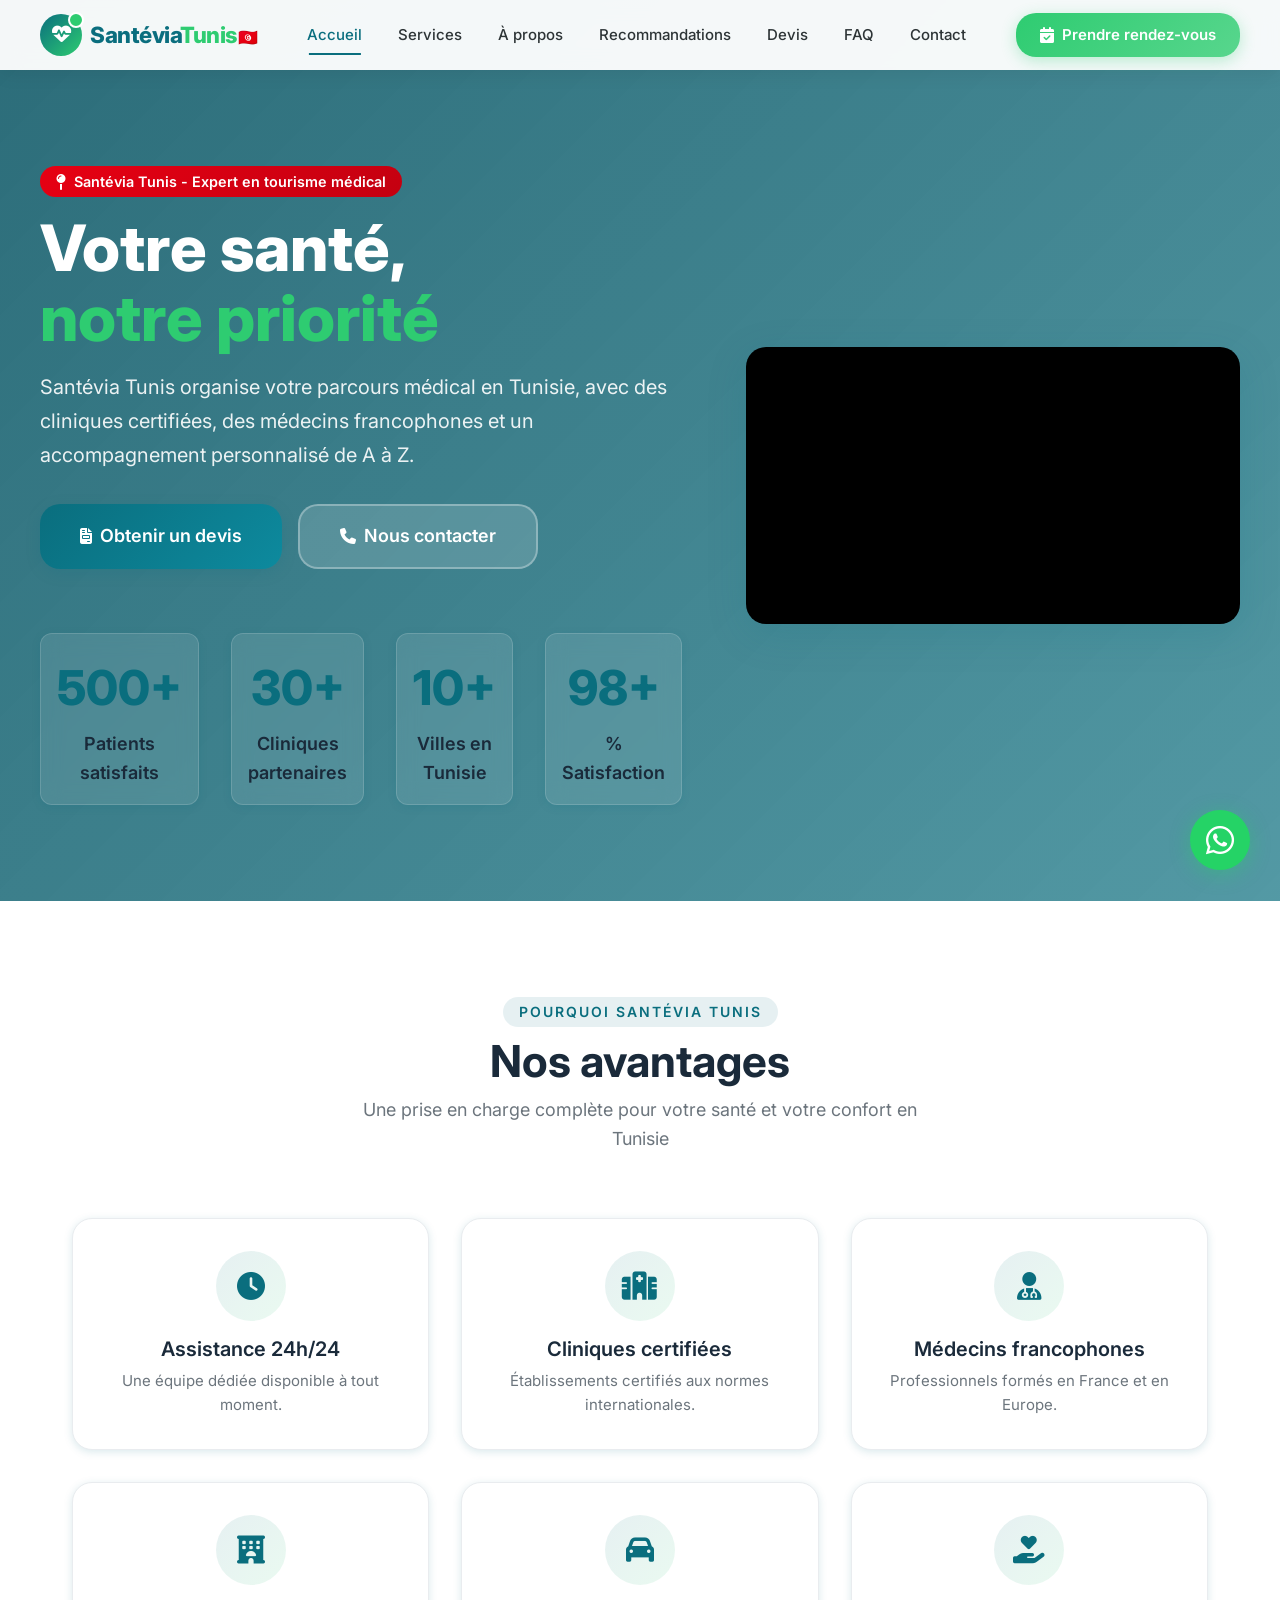
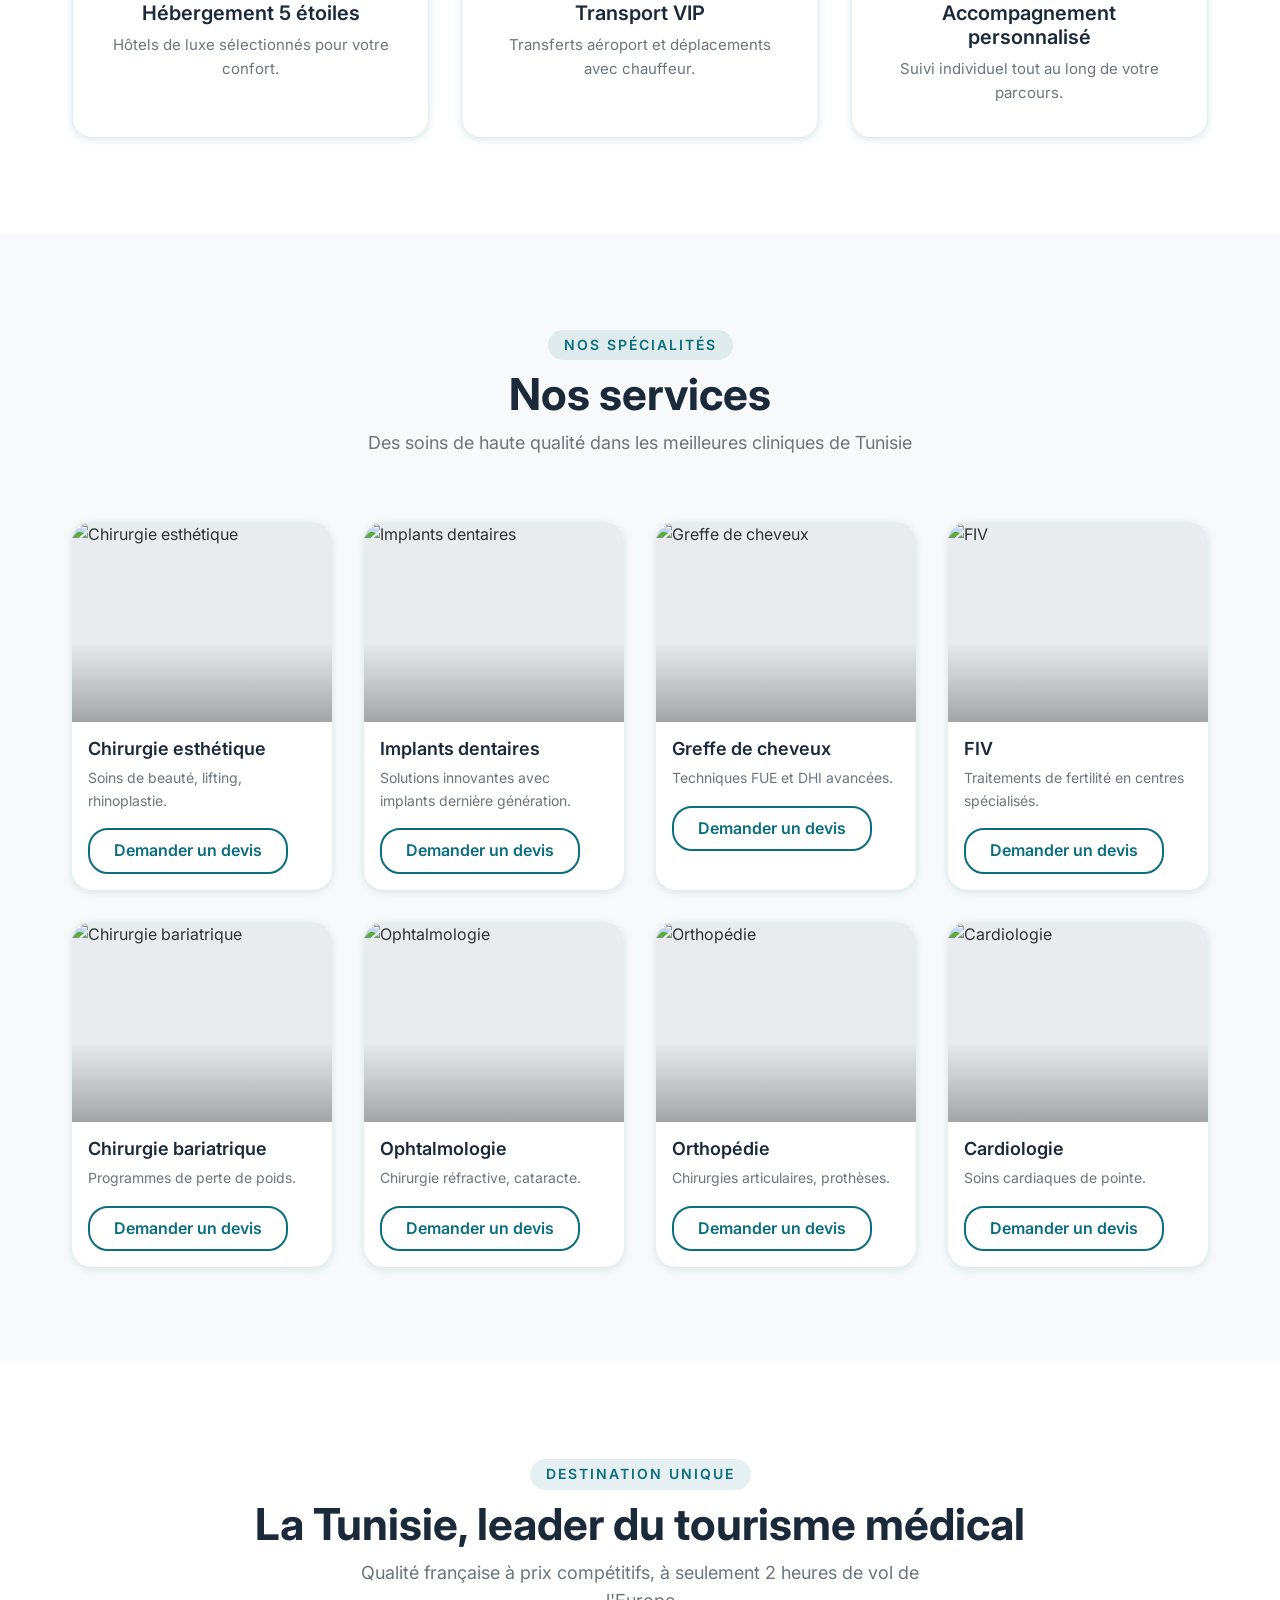
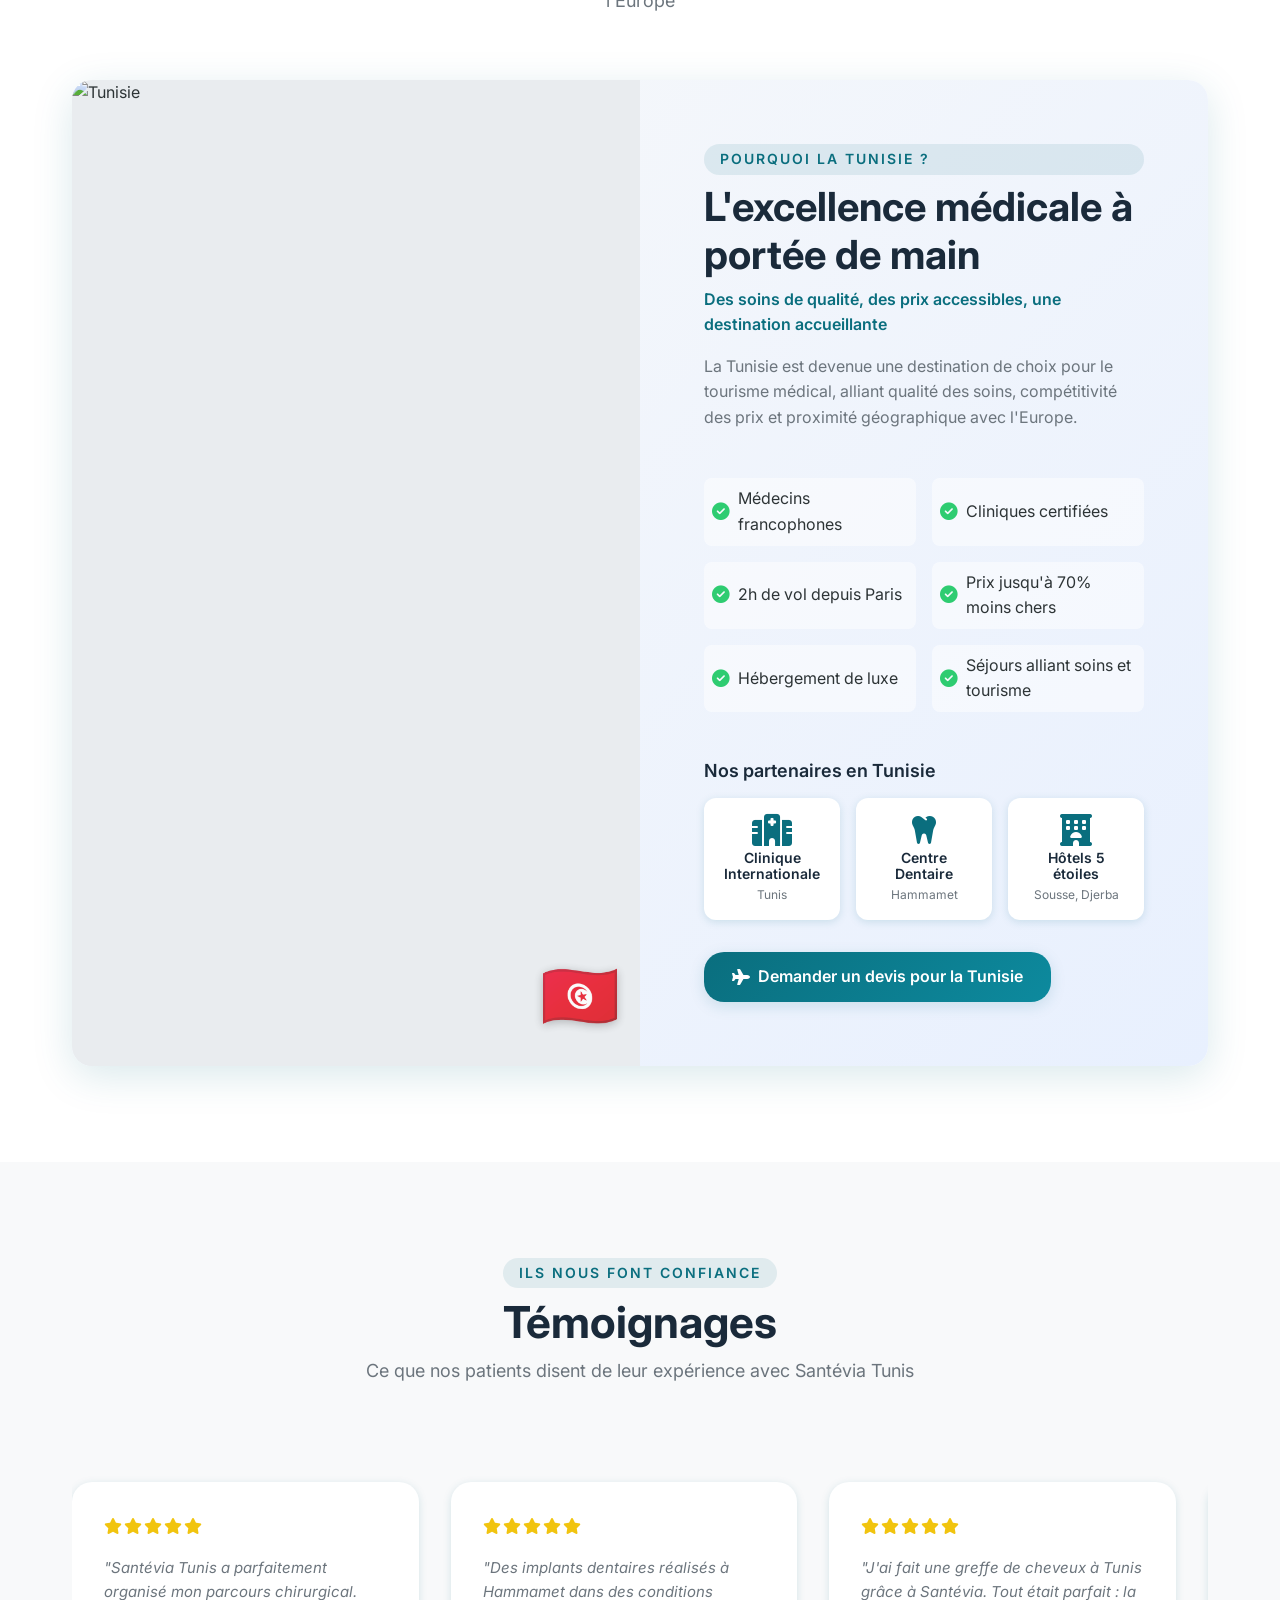
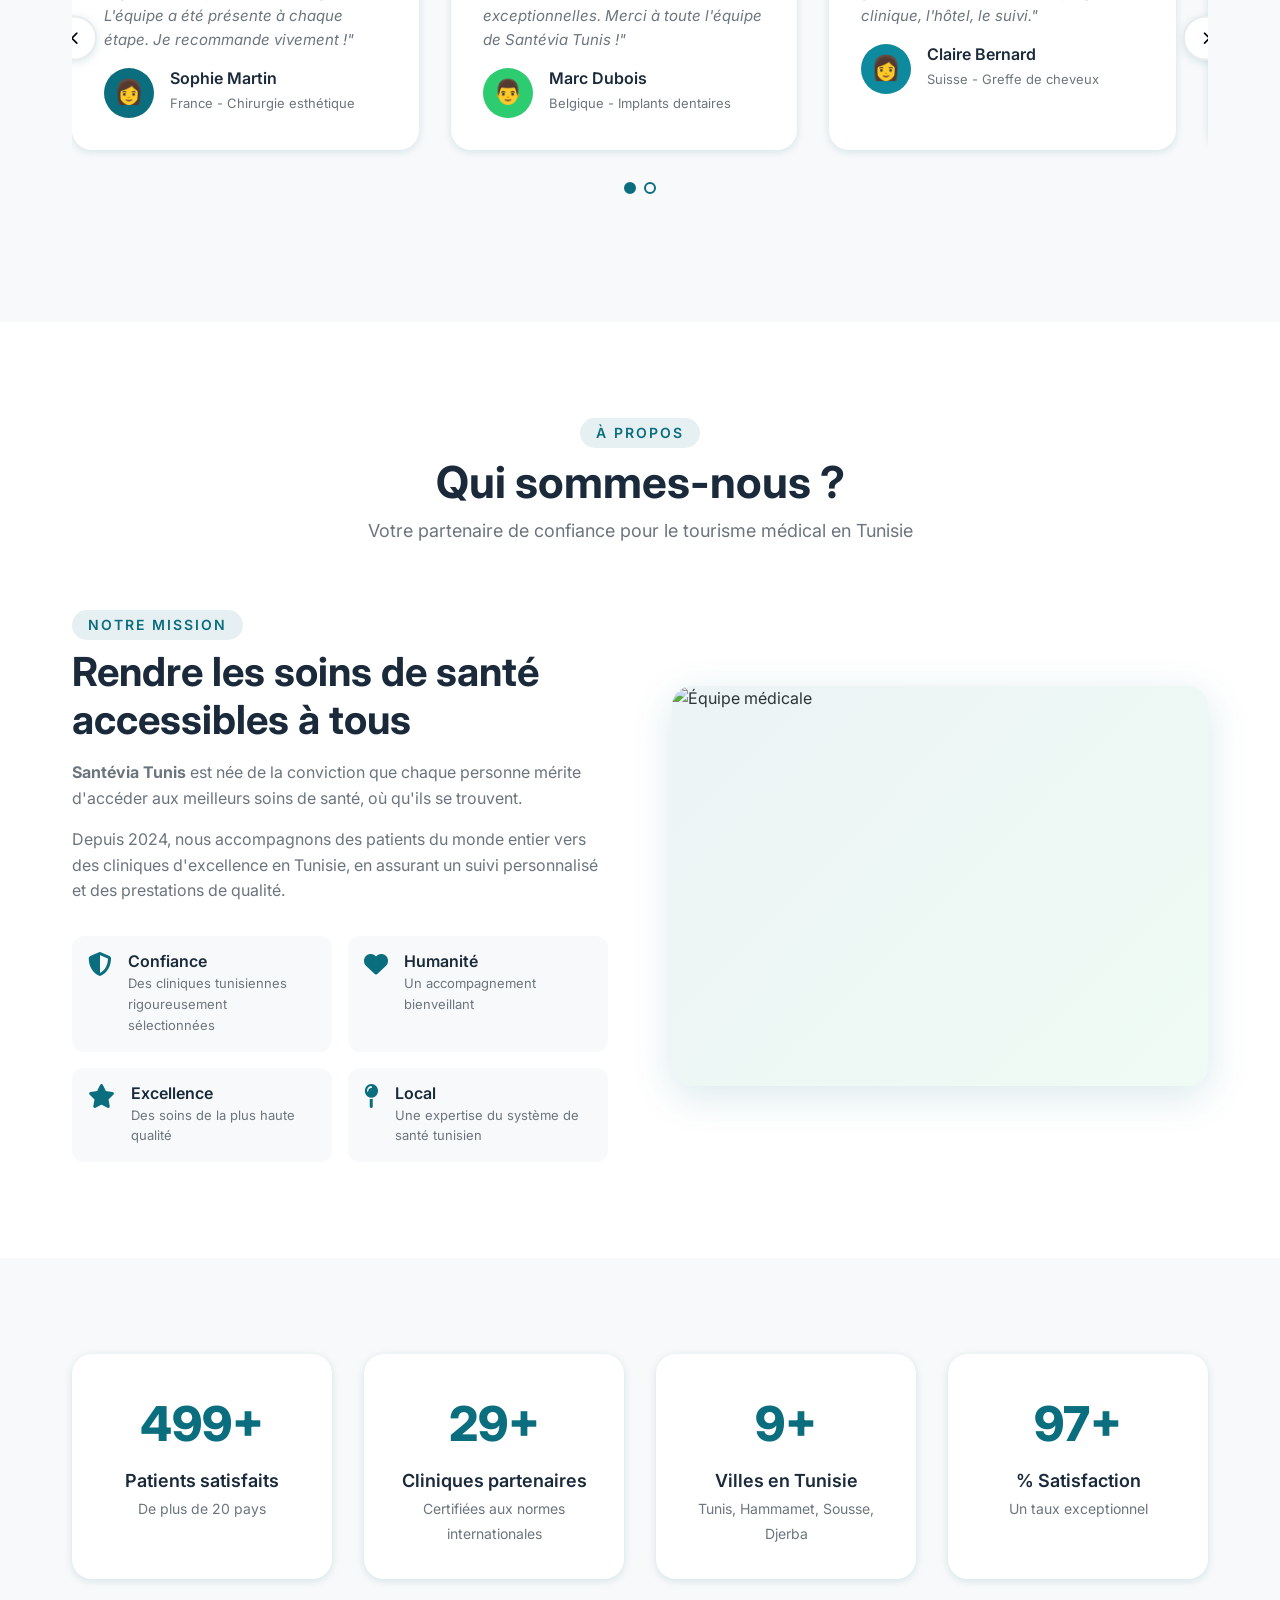
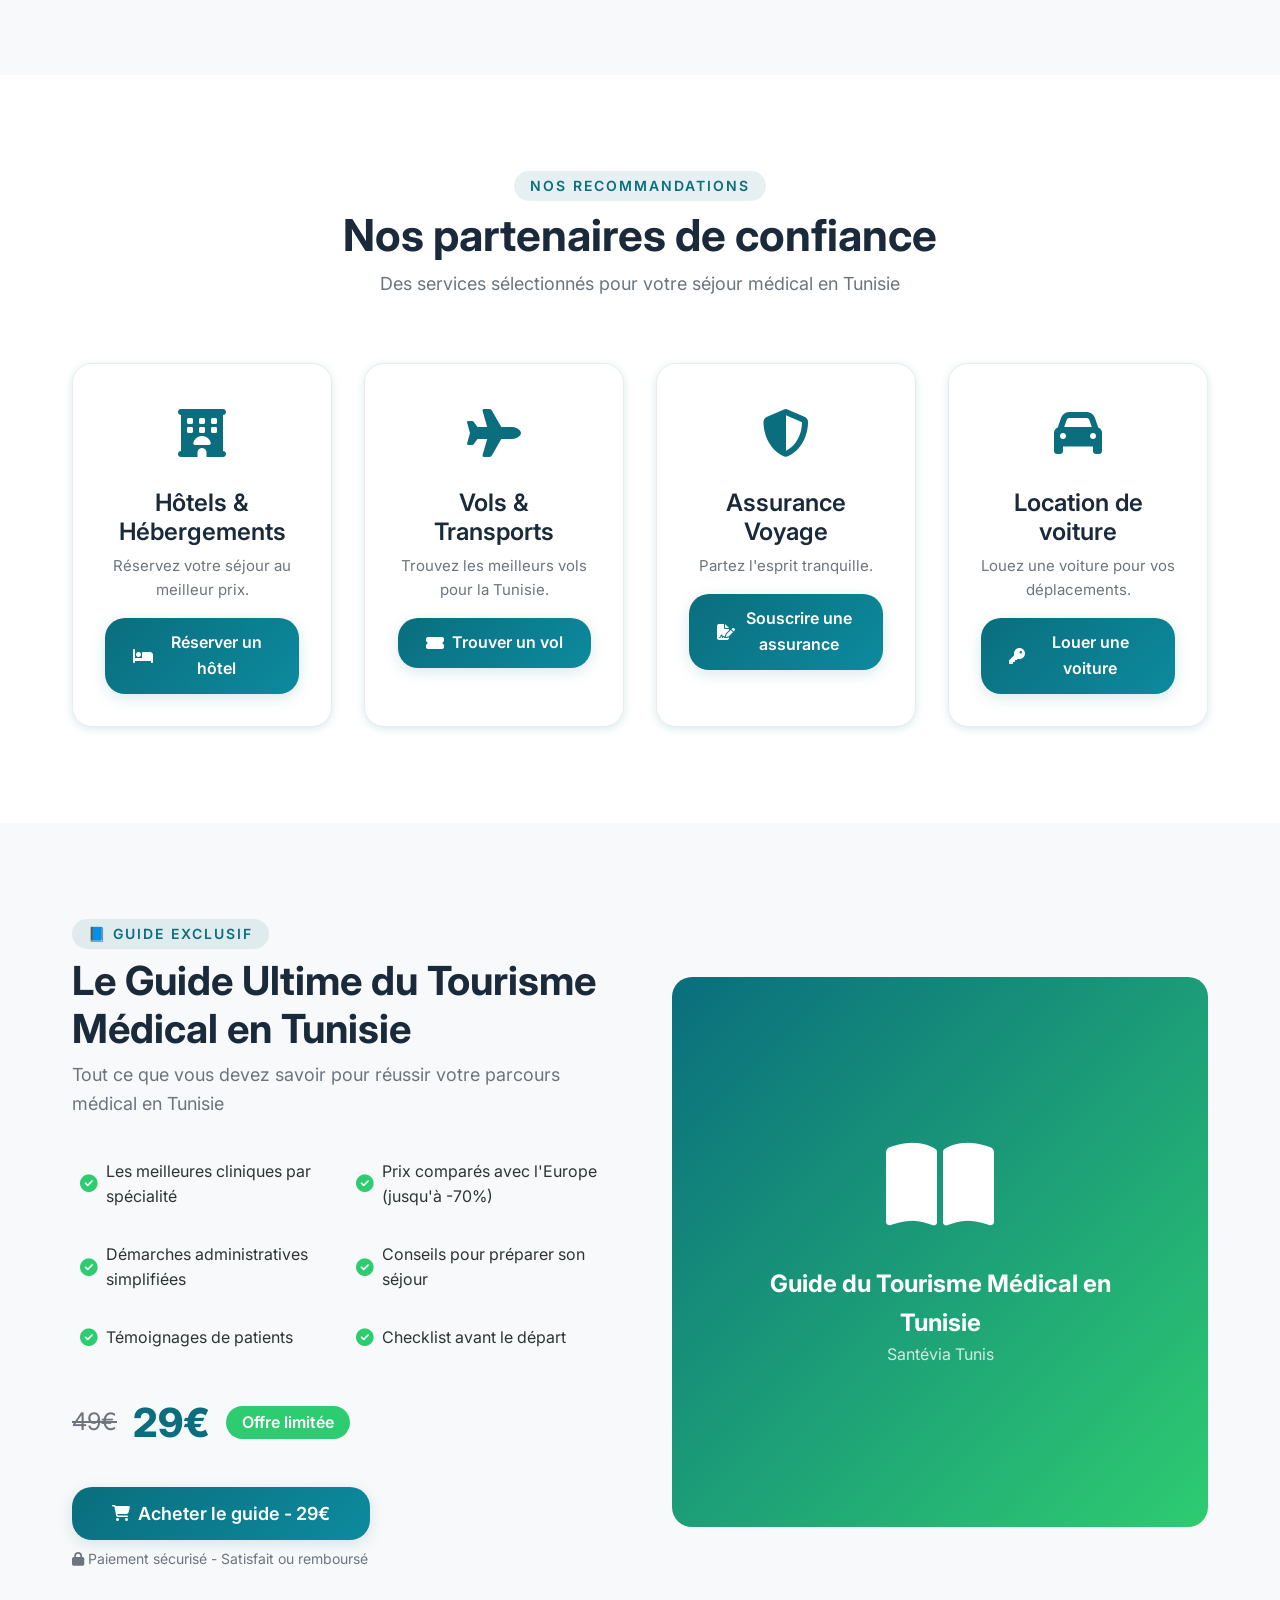
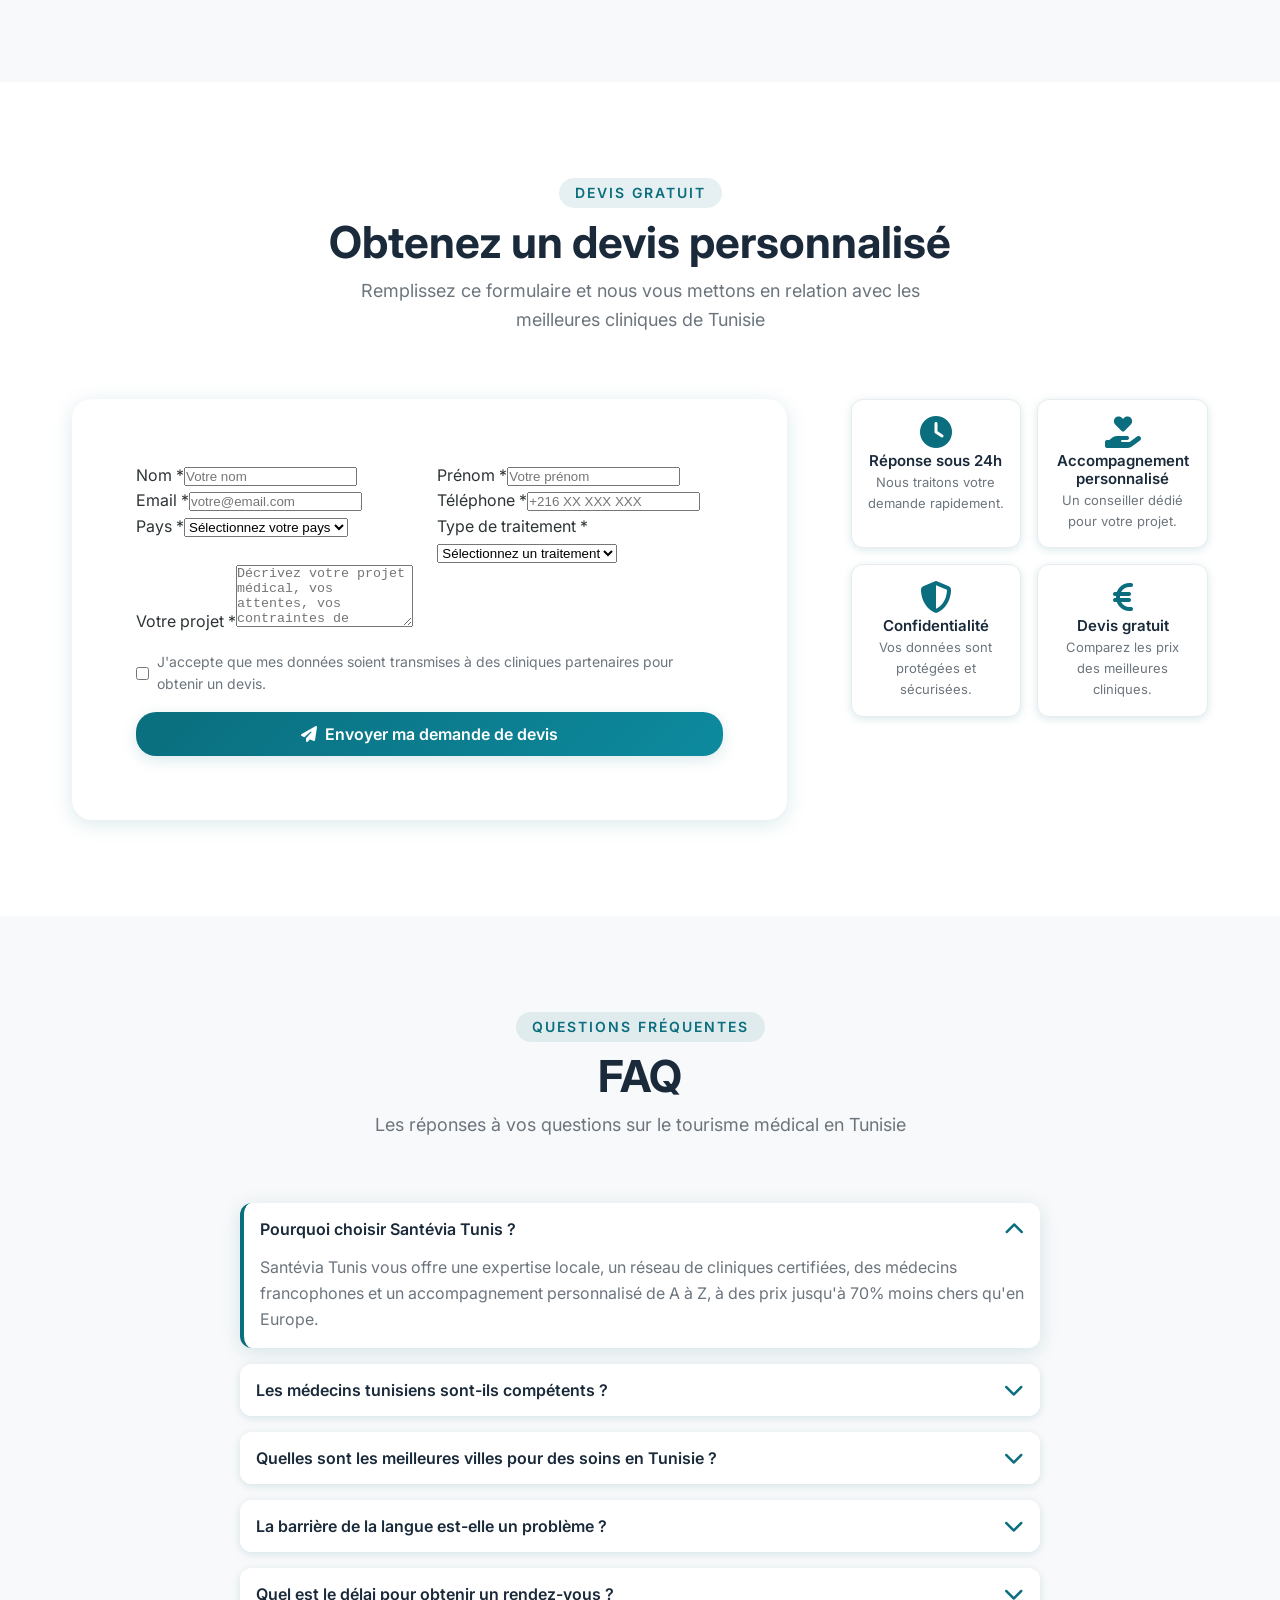
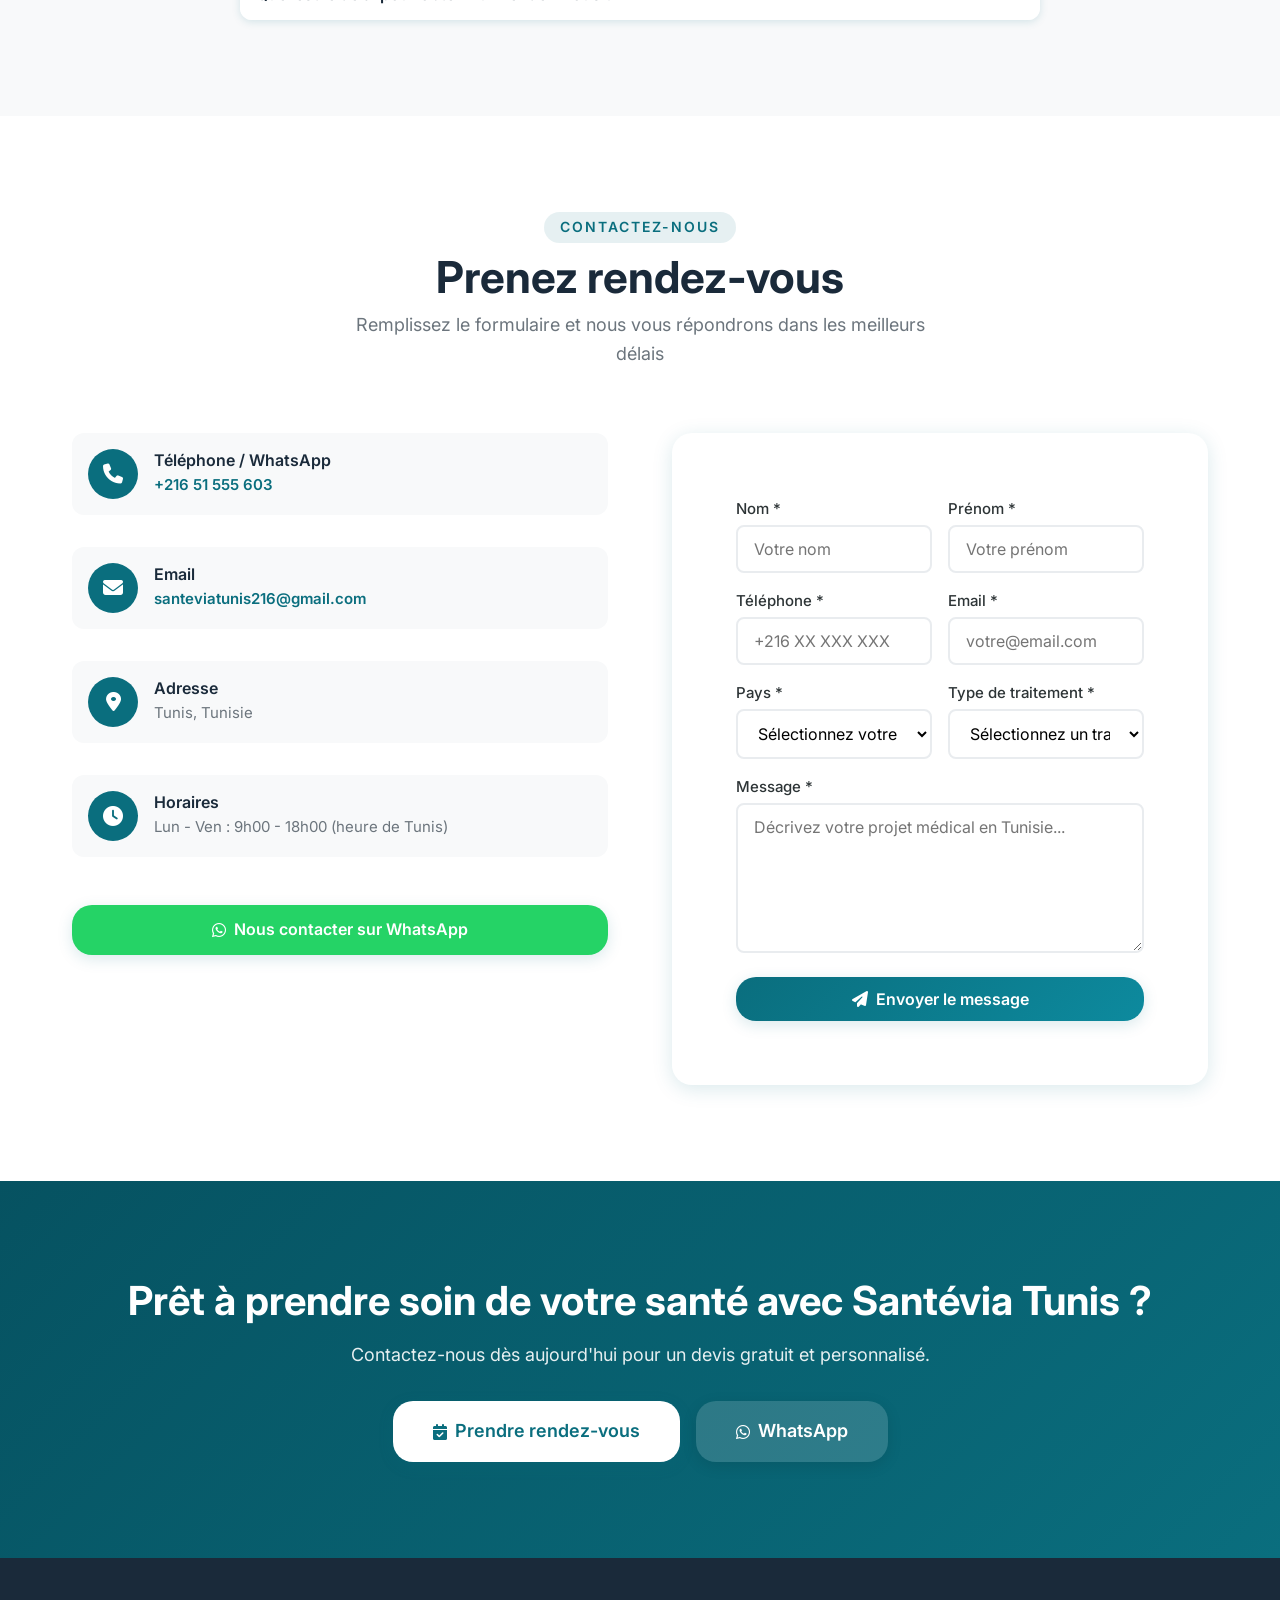
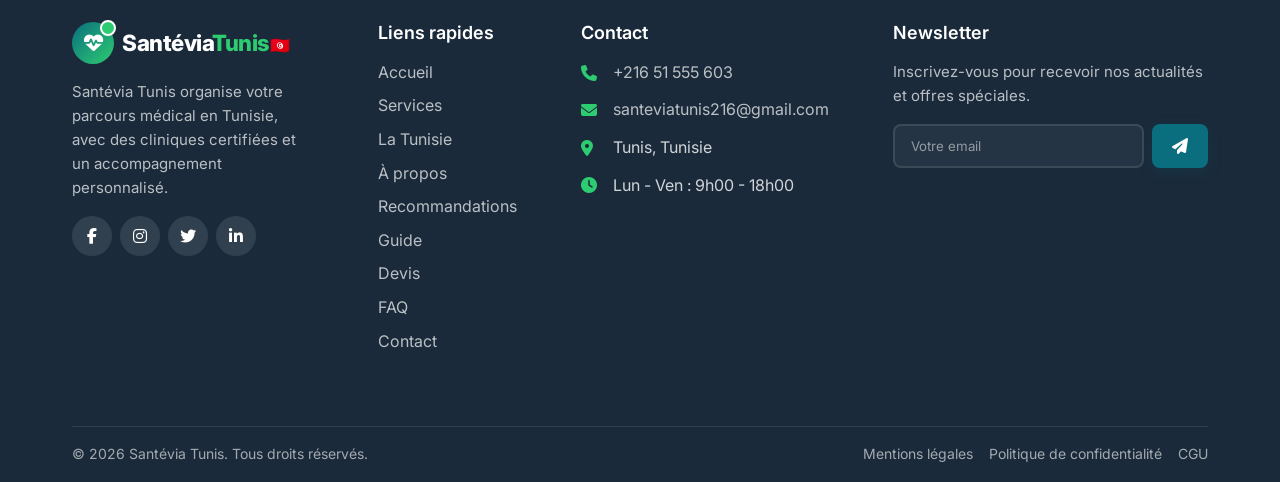
==== commit 5b24c72f: "Add files via upload" ====
--- a/index.html
+++ b/index.html
@@ -3,435 +3,168 @@
 <head>
     <meta charset="UTF-8" />
     <meta name="viewport" content="width=device-width, initial-scale=1.0" />
-
-    <!-- SEO Meta Tags -->
-    <title>Santévia Tunis - Votre santé, notre priorité | Tourisme médical en Tunisie</title>
-    <meta name="description" content="Santévia Tunis organise votre parcours médical en Tunisie. Cliniques certifiées, médecins expérimentés, accompagnement personnalisé de A à Z." />
-    <meta name="keywords" content="tourisme médical Tunisie, Santévia Tunis, chirurgie esthétique Tunisie, implants dentaires Tunisie, greffe cheveux Tunisie, FIV Tunisie" />
-
-    <!-- Open Graph -->
-    <meta property="og:title" content="Santévia Tunis - Votre santé, notre priorité" />
-    <meta property="og:description" content="Nous organisons votre parcours médical en Tunisie avec des cliniques certifiées et un accompagnement personnalisé." />
-    <meta property="og:type" content="website" />
-    <meta property="og:url" content="https://santeviatunis.com" />
-
-    <!-- Google Fonts -->
+    <title>Santévia Tunis - Votre santé, notre priorité</title>
+    <meta name="description" content="Santévia Tunis organise votre parcours médical en Tunisie. Cliniques certifiées, médecins expérimentés, accompagnement personnalisé." />
+    <link rel="icon" href="data:image/svg+xml,<svg xmlns='http://www.w3.org/2000/svg' viewBox='0 0 100 100'><text y='.9em' font-size='90'>❤️</text></svg>" />
     <link href="https://fonts.googleapis.com/css2?family=Inter:wght@300;400;500;600;700;800&display=swap" rel="stylesheet" />
-
-    <!-- Font Awesome Icons -->
     <link rel="stylesheet" href="https://cdnjs.cloudflare.com/ajax/libs/font-awesome/6.4.0/css/all.min.css" />
-
-    <!-- EmailJS -->
     <script src="https://cdn.jsdelivr.net/npm/@emailjs/browser@3/dist/email.min.js"></script>
-
-    <!-- Feuille de style principale -->
-    <link rel="stylesheet" href="medical.css" />
+    <link rel="stylesheet" href="style.css" />
 </head>
 <body>
-    <!-- ===== NAVIGATION ===== -->
-    <header class="header" role="banner">
-        <nav class="navbar container" role="navigation" aria-label="Navigation principale">
-            <a href="index.html" class="logo-santevia">
+    <!-- HEADER -->
+    <header class="header">
+        <nav class="navbar container">
+            <a href="#" class="logo-santevia">
                 <div class="logo-icon"><i class="fas fa-heartbeat"></i></div>
-                <div class="logo-text">
-                    <span class="santevia">Santévia</span>
-                    <span class="tunis">Tunis</span>
-                    <span class="flag">🇹🇳</span>
-                </div>
+                <div class="logo-text"><span class="santevia">Santévia</span><span class="tunis">Tunis</span><span class="flag">🇹🇳</span></div>
             </a>
-
-            <ul class="nav-menu" role="menubar">
-                <li role="none"><a href="index.html" role="menuitem" class="active">Accueil</a></li>
-                <li role="none"><a href="#services" role="menuitem">Services</a></li>
-                <li role="none"><a href="#about" role="menuitem">À propos</a></li>
-                
-                <li role="none"><a href="#faq" role="menuitem">FAQ</a></li>
-                <li role="none"><a href="#contact" role="menuitem">Contact</a></li>
+            <ul class="nav-menu">
+                <li><a href="#accueil" class="active">Accueil</a></li>
+                <li><a href="#services">Services</a></li>
+                <li><a href="#about">À propos</a></li>
+                <li><a href="#recommandations">Recommandations</a></li>
+                <li><a href="#devis">Devis</a></li>
+                <li><a href="#faq">FAQ</a></li>
+                <li><a href="#contact">Contact</a></li>
             </ul>
-
-            <a href="#contact" class="btn btn-primary btn-appointment">
-                <i class="fas fa-calendar-check"></i> Prendre rendez-vous
-            </a>
-
-            <button class="hamburger" aria-label="Menu principal" aria-expanded="false">
-                <span class="bar"></span>
-                <span class="bar"></span>
-                <span class="bar"></span>
-            </button>
+            <a href="#contact" class="btn btn-primary btn-appointment"><i class="fas fa-calendar-check"></i> Prendre rendez-vous</a>
+            <button class="hamburger" aria-label="Menu"><span class="bar"></span><span class="bar"></span><span class="bar"></span></button>
         </nav>
     </header>
 
     <main>
-        <!-- ===== HERO SECTION avec VIDÉO ===== -->
-        <section class="hero" aria-labelledby="hero-title">
+        <!-- ACCUEIL (HERO) -->
+        <section class="hero" id="accueil">
             <div class="hero-content container">
                 <div class="hero-layout">
-                    <!-- Texte gauche -->
                     <div class="hero-text">
-                        <div class="tunisia-badge">
-                            <i class="fas fa-map-pin"></i> Santévia Tunis - Expert en tourisme médical
-                        </div>
-                        <h1 id="hero-title">Votre santé, <br /><span>notre priorité</span></h1>
+                        <div class="tunisia-badge"><i class="fas fa-map-pin"></i> Santévia Tunis - Expert en tourisme médical</div>
+                        <h1>Votre santé, <br /><span>notre priorité</span></h1>
                         <p class="hero-subtitle">Santévia Tunis organise votre parcours médical en Tunisie, avec des cliniques certifiées, des médecins francophones et un accompagnement personnalisé de A à Z.</p>
                         <div class="hero-buttons">
-                            <a href="#contact" class="btn btn-primary btn-large">
-                                <i class="fas fa-file-invoice"></i> Obtenir un devis
-                            </a>
-                            <a href="#contact" class="btn btn-secondary btn-large" style="background:rgba(255,255,255,0.15); color:white; border-color:rgba(255,255,255,0.3);">
-                                <i class="fas fa-phone"></i> Nous contacter
-                            </a>
+                            <a href="#contact" class="btn btn-primary btn-large"><i class="fas fa-file-invoice"></i> Obtenir un devis</a>
+                            <a href="#contact" class="btn btn-secondary btn-large" style="background:rgba(255,255,255,0.15); color:white; border-color:rgba(255,255,255,0.3);"><i class="fas fa-phone"></i> Nous contacter</a>
                         </div>
                         <div class="hero-stats">
-                            <div class="stat-item">
-                                <span class="stat-number" data-count="500">0</span>
-                                <span class="stat-label">Patients satisfaits</span>
-                            </div>
-                            <div class="stat-item">
-                                <span class="stat-number" data-count="30">0</span>
-                                <span class="stat-label">Cliniques partenaires</span>
-                            </div>
-                            <div class="stat-item">
-                                <span class="stat-number" data-count="10">0</span>
-                                <span class="stat-label">Villes en Tunisie</span>
-                            </div>
-                            <div class="stat-item">
-                                <span class="stat-number" data-count="98">0</span>
-                                <span class="stat-label">% Satisfaction</span>
-                            </div>
-                        </div>
-                    </div>
-
-                    <!-- Vidéo droite -->
+                            <div class="stat-item"><span class="stat-number" data-count="500">0</span><span class="stat-label">Patients satisfaits</span></div>
+                            <div class="stat-item"><span class="stat-number" data-count="30">0</span><span class="stat-label">Cliniques partenaires</span></div>
+                            <div class="stat-item"><span class="stat-number" data-count="10">0</span><span class="stat-label">Villes en Tunisie</span></div>
+                            <div class="stat-item"><span class="stat-number" data-count="98">0</span><span class="stat-label">% Satisfaction</span></div>
+                        </div>
+                    </div>
                     <div class="hero-video fade-in">
-                        <iframe 
-                            src="https://youtu.be/ri1mL5lsArQ?si=jnJr1kmKK6h4kB0c" 
-                            title="Présentation Santévia Tunis - Tourisme médical en Tunisie" 
-                            allow="accelerometer; autoplay; clipboard-write; encrypted-media; gyroscope; picture-in-picture" 
-                            allowfullscreen>
-                        </iframe>
-                    </div>
-                </div>
-            </div>
-        </section>
-
-        <!-- ===== AVANTAGES ===== -->
-        <section class="advantages section-padding" aria-labelledby="advantages-title">
+                        <iframe src="https://www.youtube.com/embed/9xwazD5jYPM?autoplay=1&mute=1&rel=0&controls=1&modestbranding=1" title="Présentation Santévia Tunis" allow="accelerometer; autoplay; clipboard-write; encrypted-media; gyroscope; picture-in-picture" allowfullscreen></iframe>
+                    </div>
+                </div>
+            </div>
+        </section>
+
+        <!-- AVANTAGES -->
+        <section class="advantages section-padding">
             <div class="container">
                 <div class="section-header">
                     <span class="section-tag">Pourquoi Santévia Tunis</span>
-                    <h2 id="advantages-title">Nos avantages</h2>
+                    <h2>Nos avantages</h2>
                     <p class="section-subtitle">Une prise en charge complète pour votre santé et votre confort en Tunisie</p>
                 </div>
                 <div class="advantages-grid">
-                    <div class="advantage-card fade-in">
-                        <div class="advantage-icon"><i class="fas fa-clock"></i></div>
-                        <h3>Assistance 24h/24</h3>
-                        <p>Une équipe dédiée disponible à tout moment pour répondre à vos besoins.</p>
-                    </div>
-                    <div class="advantage-card fade-in">
-                        <div class="advantage-icon"><i class="fas fa-hospital"></i></div>
-                        <h3>Cliniques certifiées</h3>
-                        <p>Des établissements de santé certifiés aux normes internationales.</p>
-                    </div>
-                    <div class="advantage-card fade-in">
-                        <div class="advantage-icon"><i class="fas fa-user-md"></i></div>
-                        <h3>Médecins francophones</h3>
-                        <p>Des professionnels formés en France et en Europe.</p>
-                    </div>
-                    <div class="advantage-card fade-in">
-                        <div class="advantage-icon"><i class="fas fa-hotel"></i></div>
-                        <h3>Hébergement 5 étoiles</h3>
-                        <p>Des hôtels de luxe sélectionnés pour votre confort.</p>
-                    </div>
-                    <div class="advantage-card fade-in">
-                        <div class="advantage-icon"><i class="fas fa-car"></i></div>
-                        <h3>Transport VIP</h3>
-                        <p>Transferts aéroport et déplacements en voiture avec chauffeur.</p>
-                    </div>
-                    <div class="advantage-card fade-in">
-                        <div class="advantage-icon"><i class="fas fa-hand-holding-heart"></i></div>
-                        <h3>Accompagnement personnalisé</h3>
-                        <p>Un suivi individuel tout au long de votre parcours médical.</p>
-                    </div>
-                </div>
-            </div>
-        </section>
-
-        <!-- ===== SERVICES avec IMAGES ===== -->
-        <section class="services-preview section-padding bg-light" id="services" aria-labelledby="services-title">
+                    <div class="advantage-card fade-in"><div class="advantage-icon"><i class="fas fa-clock"></i></div><h3>Assistance 24h/24</h3><p>Une équipe dédiée disponible à tout moment.</p></div>
+                    <div class="advantage-card fade-in"><div class="advantage-icon"><i class="fas fa-hospital"></i></div><h3>Cliniques certifiées</h3><p>Établissements certifiés aux normes internationales.</p></div>
+                    <div class="advantage-card fade-in"><div class="advantage-icon"><i class="fas fa-user-md"></i></div><h3>Médecins francophones</h3><p>Professionnels formés en France et en Europe.</p></div>
+                    <div class="advantage-card fade-in"><div class="advantage-icon"><i class="fas fa-hotel"></i></div><h3>Hébergement 5 étoiles</h3><p>Hôtels de luxe sélectionnés pour votre confort.</p></div>
+                    <div class="advantage-card fade-in"><div class="advantage-icon"><i class="fas fa-car"></i></div><h3>Transport VIP</h3><p>Transferts aéroport et déplacements avec chauffeur.</p></div>
+                    <div class="advantage-card fade-in"><div class="advantage-icon"><i class="fas fa-hand-holding-heart"></i></div><h3>Accompagnement personnalisé</h3><p>Suivi individuel tout au long de votre parcours.</p></div>
+                </div>
+            </div>
+        </section>
+
+        <!-- SERVICES -->
+        <section class="services-preview section-padding bg-light" id="services">
             <div class="container">
                 <div class="section-header">
                     <span class="section-tag">Nos spécialités</span>
-                    <h2 id="services-title">Nos services</h2>
+                    <h2>Nos services</h2>
                     <p class="section-subtitle">Des soins de haute qualité dans les meilleures cliniques de Tunisie</p>
                 </div>
                 <div class="services-grid">
-                    <!-- 1. Chirurgie esthétique -->
-                    <div class="service-card fade-in">
-                        <div class="service-image">
-                            <img src="images/C esth.jpg" alt="Chirurgie esthétique" />
-                            <div class="service-overlay"></div>
-                        </div>
-                        <div class="service-content">
-                            <h3>Chirurgie esthétique</h3>
-                            <p>Soins de beauté, lifting, rhinoplastie et bien plus.</p>
-                            <a href="#contact" class="btn btn-outline">Demander un devis</a>
-                        </div>
-                    </div>
-                    <!-- 2. Implants dentaires -->
-                    <div class="service-card fade-in">
-                        <div class="service-image">
-                            <img src="images/dent.jpg" alt="Implants dentaires" />
-                            <div class="service-overlay"></div>
-                        </div>
-                        <div class="service-content">
-                            <h3>Chirurgie dentaire</h3>
-                            <p>Solutions dentaires innovantes avec des implants de dernière génération.</p>
-                            <a href="#contact" class="btn btn-outline">Demander un devis</a>
-                        </div>
-                    </div>
-                    <!-- 3. Greffe de cheveux -->
-                    <div class="service-card fade-in">
-                        <div class="service-image">
-                            <img src="images/Greff.jpg" alt="Greffe de cheveux" />
-                            <div class="service-overlay"></div>
-                        </div>
-                        <div class="service-content">
-                            <h3>Greffe de cheveux</h3>
-                            <p>Techniques FUE et DHI avancées pour des résultats naturels.</p>
-                            <a href="#contact" class="btn btn-outline">Demander un devis</a>
-                        </div>
-                    </div>
-                    <!-- 4. FIV -->
-                    <div class="service-card fade-in">
-                        <div class="service-image">
-                            <img src="images/FIV.jpg" alt="FIV" />
-                            <div class="service-overlay"></div>
-                        </div>
-                        <div class="service-content">
-                            <h3>FIV</h3>
-                            <p>Traitements de fertilité et FIV dans des centres spécialisés.</p>
-                            <a href="#contact" class="btn btn-outline">Demander un devis</a>
-                        </div>
-                    </div>
-                    <!-- 5. Chirurgie bariatrique -->
-                    <div class="service-card fade-in">
-                        <div class="service-image">
-                            <img src="images/bariatrique.jpg" alt="Chirurgie bariatrique" />
-                            <div class="service-overlay"></div>
-                        </div>
-                        <div class="service-content">
-                            <h3>Chirurgie bariatrique</h3>
-                            <p>Programmes de perte de poids et chirurgies de l'obésité.</p>
-                            <a href="#contact" class="btn btn-outline">Demander un devis</a>
-                        </div>
-                    </div>
-                    <!-- 6. Ophtalmologie -->
-                    <div class="service-card fade-in">
-                        <div class="service-image">
-                            <img src="images/opthalmologie.jpg" alt="Ophtalmologie" />
-                            <div class="service-overlay"></div>
-                        </div>
-                        <div class="service-content">
-                            <h3>Ophtalmologie</h3>
-                            <p>Chirurgie réfractive, cataracte et soins oculaires de précision.</p>
-                            <a href="#contact" class="btn btn-outline">Demander un devis</a>
-                        </div>
-                    </div>
-                    <!-- 7. Orthopédie -->
-                    <div class="service-card fade-in">
-                        <div class="service-image">
-                            <img src="images/ortho.jpg" />
-                            <div class="service-overlay"></div>
-                        </div>
-                        <div class="service-content">
-                            <h3>Orthopédie</h3>
-                            <p>Chirurgies articulaires, prothèses et rééducation.</p>
-                            <a href="#contact" class="btn btn-outline">Demander un devis</a>
-                        </div>
-                    </div>
-                    <!-- 8. Cardiologie -->
-                    <div class="service-card fade-in">
-                        <div class="service-image">
-                            <img src="images/Coeur.jpg" alt="Cardiologie" />
-                            <div class="service-overlay"></div>
-                        </div>
-                        <div class="service-content">
-                            <h3>Cardiologie</h3>
-                            <p>Soins cardiaques de pointe dans des hôpitaux spécialisés.</p>
-                            <a href="#contact" class="btn btn-outline">Demander un devis</a>
-                        </div>
-                    </div>
-                </div>
-            </div>
-        </section>
-
-        <!-- ===== DESTINATION TUNISIE ===== -->
-        <section class="section-padding" id="tunisie" aria-labelledby="tunisie-title">
+                    <div class="service-card fade-in"><div class="service-image"><img src="https://images.unsplash.com/photo-1551076805-e1869033b207?w=400&h=200&fit=crop&crop=center" alt="Chirurgie esthétique" /><div class="service-overlay"></div></div><div class="service-content"><h3>Chirurgie esthétique</h3><p>Soins de beauté, lifting, rhinoplastie.</p><a href="#contact" class="btn btn-outline">Demander un devis</a></div></div>
+                    <div class="service-card fade-in"><div class="service-image"><img src="https://images.unsplash.com/photo-1606811841689-23dfddce3e95?w=400&h=200&fit=crop&crop=center" alt="Implants dentaires" /><div class="service-overlay"></div></div><div class="service-content"><h3>Implants dentaires</h3><p>Solutions innovantes avec implants dernière génération.</p><a href="#contact" class="btn btn-outline">Demander un devis</a></div></div>
+                    <div class="service-card fade-in"><div class="service-image"><img src="https://images.unsplash.com/photo-1582750433449-648ed127bb54?w=400&h=200&fit=crop&crop=center" alt="Greffe de cheveux" /><div class="service-overlay"></div></div><div class="service-content"><h3>Greffe de cheveux</h3><p>Techniques FUE et DHI avancées.</p><a href="#contact" class="btn btn-outline">Demander un devis</a></div></div>
+                    <div class="service-card fade-in"><div class="service-image"><img src="https://images.unsplash.com/photo-1576091160550-2173dba999ef?w=400&h=200&fit=crop&crop=center" alt="FIV" /><div class="service-overlay"></div></div><div class="service-content"><h3>FIV</h3><p>Traitements de fertilité en centres spécialisés.</p><a href="#contact" class="btn btn-outline">Demander un devis</a></div></div>
+                    <div class="service-card fade-in"><div class="service-image"><img src="https://images.unsplash.com/photo-1544367567-0f2fcb009e0b?w=400&h=200&fit=crop&crop=center" alt="Chirurgie bariatrique" /><div class="service-overlay"></div></div><div class="service-content"><h3>Chirurgie bariatrique</h3><p>Programmes de perte de poids.</p><a href="#contact" class="btn btn-outline">Demander un devis</a></div></div>
+                    <div class="service-card fade-in"><div class="service-image"><img src="https://images.unsplash.com/photo-1587654780291-39c9404d746b?w=400&h=200&fit=crop&crop=center" alt="Ophtalmologie" /><div class="service-overlay"></div></div><div class="service-content"><h3>Ophtalmologie</h3><p>Chirurgie réfractive, cataracte.</p><a href="#contact" class="btn btn-outline">Demander un devis</a></div></div>
+                    <div class="service-card fade-in"><div class="service-image"><img src="https://images.unsplash.com/photo-1516549655169-df83a0774514?w=400&h=200&fit=crop&crop=center" alt="Orthopédie" /><div class="service-overlay"></div></div><div class="service-content"><h3>Orthopédie</h3><p>Chirurgies articulaires, prothèses.</p><a href="#contact" class="btn btn-outline">Demander un devis</a></div></div>
+                    <div class="service-card fade-in"><div class="service-image"><img src="https://images.unsplash.com/photo-1631815589968-4fe3a1da471b?w=400&h=200&fit=crop&crop=center" alt="Cardiologie" /><div class="service-overlay"></div></div><div class="service-content"><h3>Cardiologie</h3><p>Soins cardiaques de pointe.</p><a href="#contact" class="btn btn-outline">Demander un devis</a></div></div>
+                </div>
+            </div>
+        </section>
+
+        <!-- DESTINATION TUNISIE -->
+        <section class="section-padding" id="tunisie">
             <div class="container">
                 <div class="section-header">
                     <span class="section-tag">Destination unique</span>
-                    <h2 id="tunisie-title">La Tunisie, leader du tourisme médical</h2>
+                    <h2>La Tunisie, leader du tourisme médical</h2>
                     <p class="section-subtitle">Qualité française à prix compétitifs, à seulement 2 heures de vol de l'Europe</p>
                 </div>
-
                 <div class="tunisia-destination fade-in">
                     <div class="tunisia-destination-content">
-                        <div class="tunisia-destination-image" style="position:relative;">
-                            <img src="https://images.unsplash.com/photo-1540479859555-17af45c78602?w=800&h=500&fit=crop&crop=center" alt="Tunisie - tourisme médical" style="width:100%; height:100%; object-fit:cover; display:block;" />
-                            <div class="flag-overlay">🇹🇳</div>
-                        </div>
+                        <div class="tunisia-destination-image"><img src="https://images.unsplash.com/photo-1540479859555-17af45c78602?w=800&h=500&fit=crop&crop=center" alt="Tunisie" /><div class="flag-overlay">🇹🇳</div></div>
                         <div class="tunisia-destination-info">
                             <span class="section-tag">Pourquoi la Tunisie ?</span>
                             <h2>L'excellence médicale à portée de main</h2>
                             <p class="subtitle">Des soins de qualité, des prix accessibles, une destination accueillante</p>
                             <p>La Tunisie est devenue une destination de choix pour le tourisme médical, alliant qualité des soins, compétitivité des prix et proximité géographique avec l'Europe.</p>
-
                             <div class="tunisia-features">
-                                <div class="tunisia-feature">
-                                    <i class="fas fa-check-circle"></i>
-                                    <span>Médecins francophones</span>
-                                </div>
-                                <div class="tunisia-feature">
-                                    <i class="fas fa-check-circle"></i>
-                                    <span>Cliniques certifiées</span>
-                                </div>
-                                <div class="tunisia-feature">
-                                    <i class="fas fa-check-circle"></i>
-                                    <span>2h de vol depuis Paris</span>
-                                </div>
-                                <div class="tunisia-feature">
-                                    <i class="fas fa-check-circle"></i>
-                                    <span>Prix jusqu'à 70% moins chers</span>
-                                </div>
-                                <div class="tunisia-feature">
-                                    <i class="fas fa-check-circle"></i>
-                                    <span>Hébergement de luxe</span>
-                                </div>
-                                <div class="tunisia-feature">
-                                    <i class="fas fa-check-circle"></i>
-                                    <span>Séjours alliant soins et tourisme</span>
-                                </div>
+                                <div class="tunisia-feature"><i class="fas fa-check-circle"></i><span>Médecins francophones</span></div>
+                                <div class="tunisia-feature"><i class="fas fa-check-circle"></i><span>Cliniques certifiées</span></div>
+                                <div class="tunisia-feature"><i class="fas fa-check-circle"></i><span>2h de vol depuis Paris</span></div>
+                                <div class="tunisia-feature"><i class="fas fa-check-circle"></i><span>Prix jusqu'à 70% moins chers</span></div>
+                                <div class="tunisia-feature"><i class="fas fa-check-circle"></i><span>Hébergement de luxe</span></div>
+                                <div class="tunisia-feature"><i class="fas fa-check-circle"></i><span>Séjours alliant soins et tourisme</span></div>
                             </div>
-
-                            <h4 style="margin-top: var(--spacing-sm);">Nos partenaires en Tunisie</h4>
+                            <h4 style="margin-top:var(--spacing-sm);">Nos partenaires en Tunisie</h4>
                             <div class="tunisia-partners">
-                                <div class="tunisia-partner">
-                                    <i class="fas fa-hospital"></i>
-                                    <h4>Clinique Internationale</h4>
-                                    <p>Tunis</p>
-                                </div>
-                                <div class="tunisia-partner">
-                                    <i class="fas fa-tooth"></i>
-                                    <h4>Centre Dentaire</h4>
-                                    <p>Hammamet</p>
-                                </div>
-                                <div class="tunisia-partner">
-                                    <i class="fas fa-hotel"></i>
-                                    <h4>Hôtels 5 étoiles</h4>
-                                    <p>Sousse, Djerba</p>
-                                </div>
+                                <div class="tunisia-partner"><i class="fas fa-hospital"></i><h4>Clinique Internationale</h4><p>Tunis</p></div>
+                                <div class="tunisia-partner"><i class="fas fa-tooth"></i><h4>Centre Dentaire</h4><p>Hammamet</p></div>
+                                <div class="tunisia-partner"><i class="fas fa-hotel"></i><h4>Hôtels 5 étoiles</h4><p>Sousse, Djerba</p></div>
                             </div>
-
-                            <div style="margin-top: var(--spacing-md);">
-                                <a href="#contact" class="btn btn-primary">
-                                    <i class="fas fa-plane"></i> Demander un devis pour la Tunisie
-                                </a>
-                            </div>
-                        </div>
-                    </div>
-                </div>
-            </div>
-        </section>
-
-        <!-- ===== TÉMOIGNAGES ===== -->
-        <section class="testimonials-preview section-padding bg-light" id="testimonials" aria-labelledby="testimonials-title">
+                            <div style="margin-top:var(--spacing-md);"><a href="#contact" class="btn btn-primary"><i class="fas fa-plane"></i> Demander un devis pour la Tunisie</a></div>
+                        </div>
+                    </div>
+                </div>
+            </div>
+        </section>
+
+        <!-- TÉMOIGNAGES -->
+        <section class="testimonials-preview section-padding bg-light" id="testimonials">
             <div class="container">
                 <div class="section-header">
                     <span class="section-tag">Ils nous font confiance</span>
-                    <h2 id="testimonials-title">Témoignages</h2>
+                    <h2>Témoignages</h2>
                     <p class="section-subtitle">Ce que nos patients disent de leur expérience avec Santévia Tunis</p>
                 </div>
                 <div class="testimonials-slider" id="testimonialsSlider">
                     <div class="testimonials-track" id="testimonialsTrack">
-                        <div class="testimonial-card">
-                            <div class="testimonial-stars">
-                                <i class="fas fa-star"></i><i class="fas fa-star"></i>
-                                <i class="fas fa-star"></i><i class="fas fa-star"></i>
-                                <i class="fas fa-star"></i>
-                            </div>
-                            <p>"Santévia Tunis a parfaitement organisé mon parcours chirurgical. L'équipe a été présente à chaque étape. Je recommande vivement !"</p>
-                            <div class="testimonial-author">
-                                <img src="data:image/svg+xml,%3Csvg xmlns='http://www.w3.org/2000/svg' width='50' height='50'%3E%3Crect width='50' height='50' fill='%230A6E7E'/%3E%3Ctext x='10' y='32' font-size='24' fill='white'%3E👩%3C/text%3E%3C/svg%3E" alt="Photo patient" />
-                                <div>
-                                    <h4>Sophie Martin</h4>
-                                    <span>France - Chirurgie esthétique</span>
-                                </div>
-                            </div>
-                        </div>
-                        <div class="testimonial-card">
-                            <div class="testimonial-stars">
-                                <i class="fas fa-star"></i><i class="fas fa-star"></i>
-                                <i class="fas fa-star"></i><i class="fas fa-star"></i>
-                                <i class="fas fa-star"></i>
-                            </div>
-                            <p>"Des implants dentaires réalisés à Hammamet dans des conditions exceptionnelles. Merci à toute l'équipe de Santévia Tunis !"</p>
-                            <div class="testimonial-author">
-                                <img src="data:image/svg+xml,%3Csvg xmlns='http://www.w3.org/2000/svg' width='50' height='50'%3E%3Crect width='50' height='50' fill='%232ECC71'/%3E%3Ctext x='10' y='32' font-size='24' fill='white'%3E👨%3C/text%3E%3C/svg%3E" alt="Photo patient" />
-                                <div>
-                                    <h4>Marc Dubois</h4>
-                                    <span>Belgique - Implants dentaires</span>
-                                </div>
-                            </div>
-                        </div>
-                        <div class="testimonial-card">
-                            <div class="testimonial-stars">
-                                <i class="fas fa-star"></i><i class="fas fa-star"></i>
-                                <i class="fas fa-star"></i><i class="fas fa-star"></i>
-                                <i class="fas fa-star"></i>
-                            </div>
-                            <p>"J'ai fait une greffe de cheveux à Tunis grâce à Santévia. Tout était parfait : la clinique, l'hôtel, le suivi."</p>
-                            <div class="testimonial-author">
-                                <img src="data:image/svg+xml,%3Csvg xmlns='http://www.w3.org/2000/svg' width='50' height='50'%3E%3Crect width='50' height='50' fill='%230D8A9E'/%3E%3Ctext x='10' y='32' font-size='24' fill='white'%3E👩%3C/text%3E%3C/svg%3E" alt="Photo patient" />
-                                <div>
-                                    <h4>Claire Bernard</h4>
-                                    <span>Suisse - Greffe de cheveux</span>
-                                </div>
-                            </div>
-                        </div>
-                        <div class="testimonial-card">
-                            <div class="testimonial-stars">
-                                <i class="fas fa-star"></i><i class="fas fa-star"></i>
-                                <i class="fas fa-star"></i><i class="fas fa-star"></i>
-                                <i class="fas fa-star"></i>
-                            </div>
-                            <p>"Un suivi exceptionnel pour ma FIV à Tunis. L'équipe médicale est compétente et bienveillante. Un grand merci !"</p>
-                            <div class="testimonial-author">
-                                <img src="data:image/svg+xml,%3Csvg xmlns='http://www.w3.org/2000/svg' width='50' height='50'%3E%3Crect width='50' height='50' fill='%2358D68D'/%3E%3Ctext x='10' y='32' font-size='24' fill='white'%3E👩%3C/text%3E%3C/svg%3E" alt="Photo patient" />
-                                <div>
-                                    <h4>Amina Alami</h4>
-                                    <span>Maroc - FIV</span>
-                                </div>
-                            </div>
-                        </div>
-                    </div>
-                    <button class="slider-btn slider-prev" aria-label="Témoignage précédent">
-                        <i class="fas fa-chevron-left"></i>
-                    </button>
-                    <button class="slider-btn slider-next" aria-label="Témoignage suivant">
-                        <i class="fas fa-chevron-right"></i>
-                    </button>
+                        <div class="testimonial-card"><div class="testimonial-stars"><i class="fas fa-star"></i><i class="fas fa-star"></i><i class="fas fa-star"></i><i class="fas fa-star"></i><i class="fas fa-star"></i></div><p>"Santévia Tunis a parfaitement organisé mon parcours chirurgical. L'équipe a été présente à chaque étape. Je recommande vivement !"</p><div class="testimonial-author"><img src="data:image/svg+xml,%3Csvg xmlns='http://www.w3.org/2000/svg' width='50' height='50'%3E%3Crect width='50' height='50' fill='%230A6E7E'/%3E%3Ctext x='10' y='32' font-size='24' fill='white'%3E👩%3C/text%3E%3C/svg%3E" alt="Sophie" /><div><h4>Sophie Martin</h4><span>France - Chirurgie esthétique</span></div></div></div>
+                        <div class="testimonial-card"><div class="testimonial-stars"><i class="fas fa-star"></i><i class="fas fa-star"></i><i class="fas fa-star"></i><i class="fas fa-star"></i><i class="fas fa-star"></i></div><p>"Des implants dentaires réalisés à Hammamet dans des conditions exceptionnelles. Merci à toute l'équipe de Santévia Tunis !"</p><div class="testimonial-author"><img src="data:image/svg+xml,%3Csvg xmlns='http://www.w3.org/2000/svg' width='50' height='50'%3E%3Crect width='50' height='50' fill='%232ECC71'/%3E%3Ctext x='10' y='32' font-size='24' fill='white'%3E👨%3C/text%3E%3C/svg%3E" alt="Marc" /><div><h4>Marc Dubois</h4><span>Belgique - Implants dentaires</span></div></div></div>
+                        <div class="testimonial-card"><div class="testimonial-stars"><i class="fas fa-star"></i><i class="fas fa-star"></i><i class="fas fa-star"></i><i class="fas fa-star"></i><i class="fas fa-star"></i></div><p>"J'ai fait une greffe de cheveux à Tunis grâce à Santévia. Tout était parfait : la clinique, l'hôtel, le suivi."</p><div class="testimonial-author"><img src="data:image/svg+xml,%3Csvg xmlns='http://www.w3.org/2000/svg' width='50' height='50'%3E%3Crect width='50' height='50' fill='%230D8A9E'/%3E%3Ctext x='10' y='32' font-size='24' fill='white'%3E👩%3C/text%3E%3C/svg%3E" alt="Claire" /><div><h4>Claire Bernard</h4><span>Suisse - Greffe de cheveux</span></div></div></div>
+                        <div class="testimonial-card"><div class="testimonial-stars"><i class="fas fa-star"></i><i class="fas fa-star"></i><i class="fas fa-star"></i><i class="fas fa-star"></i><i class="fas fa-star"></i></div><p>"Un suivi exceptionnel pour ma FIV à Tunis. L'équipe médicale est compétente et bienveillante. Un grand merci !"</p><div class="testimonial-author"><img src="data:image/svg+xml,%3Csvg xmlns='http://www.w3.org/2000/svg' width='50' height='50'%3E%3Crect width='50' height='50' fill='%2358D68D'/%3E%3Ctext x='10' y='32' font-size='24' fill='white'%3E👩%3C/text%3E%3C/svg%3E" alt="Amina" /><div><h4>Amina Alami</h4><span>Maroc - FIV</span></div></div></div>
+                    </div>
+                    <button class="slider-btn slider-prev" aria-label="Précédent"><i class="fas fa-chevron-left"></i></button>
+                    <button class="slider-btn slider-next" aria-label="Suivant"><i class="fas fa-chevron-right"></i></button>
                     <div class="slider-dots" id="sliderDots"></div>
                 </div>
             </div>
         </section>
 
-        <!-- ===== À PROPOS ===== -->
-        <section class="about section-padding" id="about" aria-labelledby="about-title">
+        <!-- À PROPOS -->
+        <section class="about section-padding" id="about">
             <div class="container">
                 <div class="section-header">
                     <span class="section-tag">À propos</span>
-                    <h2 id="about-title">Qui sommes-nous ?</h2>
+                    <h2>Qui sommes-nous ?</h2>
                     <p class="section-subtitle">Votre partenaire de confiance pour le tourisme médical en Tunisie</p>
                 </div>
                 <div class="mission-content">
@@ -441,596 +174,204 @@
                         <p><strong>Santévia Tunis</strong> est née de la conviction que chaque personne mérite d'accéder aux meilleurs soins de santé, où qu'ils se trouvent.</p>
                         <p>Depuis 2024, nous accompagnons des patients du monde entier vers des cliniques d'excellence en Tunisie, en assurant un suivi personnalisé et des prestations de qualité.</p>
                         <div class="mission-values">
-                            <div class="value-item">
-                                <i class="fas fa-shield-alt"></i>
-                                <div>
-                                    <h4>Confiance</h4>
-                                    <p>Des cliniques tunisiennes rigoureusement sélectionnées</p>
-                                </div>
-                            </div>
-                            <div class="value-item">
-                                <i class="fas fa-heart"></i>
-                                <div>
-                                    <h4>Humanité</h4>
-                                    <p>Un accompagnement bienveillant</p>
-                                </div>
-                            </div>
-                            <div class="value-item">
-                                <i class="fas fa-star"></i>
-                                <div>
-                                    <h4>Excellence</h4>
-                                    <p>Des soins de la plus haute qualité</p>
-                                </div>
-                            </div>
-                            <div class="value-item">
-                                <i class="fas fa-map-pin"></i>
-                                <div>
-                                    <h4>Local</h4>
-                                    <p>Une expertise du système de santé tunisien</p>
-                                </div>
-                            </div>
-                        </div>
-                    </div>
-                    <div class="mission-image fade-in" style="padding:0; overflow:hidden; border:none; background:transparent;">
-                        <img src="https://images.unsplash.com/photo-1576091160550-2173dba999ef?w=600&h=400&fit=crop&crop=center" alt="Équipe médicale Santévia Tunis" style="width:100%; height:100%; object-fit:cover; border-radius:var(--border-radius-lg);" />
-                    </div>
-                </div>
-            </div>
-        </section>
-
-        <!-- ===== STATISTIQUES ===== -->
+                            <div class="value-item"><i class="fas fa-shield-alt"></i><div><h4>Confiance</h4><p>Des cliniques tunisiennes rigoureusement sélectionnées</p></div></div>
+                            <div class="value-item"><i class="fas fa-heart"></i><div><h4>Humanité</h4><p>Un accompagnement bienveillant</p></div></div>
+                            <div class="value-item"><i class="fas fa-star"></i><div><h4>Excellence</h4><p>Des soins de la plus haute qualité</p></div></div>
+                            <div class="value-item"><i class="fas fa-map-pin"></i><div><h4>Local</h4><p>Une expertise du système de santé tunisien</p></div></div>
+                        </div>
+                    </div>
+                    <div class="mission-image fade-in"><img src="https://images.unsplash.com/photo-1576091160550-2173dba999ef?w=600&h=400&fit=crop&crop=center" alt="Équipe médicale" style="width:100%; height:100%; object-fit:cover; border-radius:var(--border-radius-lg);" /></div>
+                </div>
+            </div>
+        </section>
+
+        <!-- STATISTIQUES -->
         <section class="stats-section section-padding bg-light">
             <div class="container">
                 <div class="stats-grid">
-                    <div class="stat-item fade-in">
-                        <span class="stat-number" data-count="500">0</span>
-                        <span class="stat-label">Patients satisfaits</span>
-                        <span class="stat-description">Des patients de plus de 20 pays</span>
-                    </div>
-                    <div class="stat-item fade-in">
-                        <span class="stat-number" data-count="30">0</span>
-                        <span class="stat-label">Cliniques partenaires</span>
-                        <span class="stat-description">Certifiées aux normes internationales</span>
-                    </div>
-                    <div class="stat-item fade-in">
-                        <span class="stat-number" data-count="10">0</span>
-                        <span class="stat-label">Villes en Tunisie</span>
-                        <span class="stat-description">Tunis, Hammamet, Sousse, Djerba...</span>
-                    </div>
-                    <div class="stat-item fade-in">
-                        <span class="stat-number" data-count="98">0</span>
-                        <span class="stat-label">% Satisfaction</span>
-                        <span class="stat-description">Un taux de satisfaction exceptionnel</span>
-                    </div>
-                </div>
-            </div>
-        </section>
-
-        <!-- ====================================================== -->
-        <!-- ===== RECOMMANDATIONS (AFFILIATION) ===== -->
-        <!-- ====================================================== -->
-        <section class="section-padding" id="recommandations" aria-labelledby="reco-title">
+                    <div class="stat-item fade-in"><span class="stat-number" data-count="500">0</span><span class="stat-label">Patients satisfaits</span><span class="stat-description">De plus de 20 pays</span></div>
+                    <div class="stat-item fade-in"><span class="stat-number" data-count="30">0</span><span class="stat-label">Cliniques partenaires</span><span class="stat-description">Certifiées aux normes internationales</span></div>
+                    <div class="stat-item fade-in"><span class="stat-number" data-count="10">0</span><span class="stat-label">Villes en Tunisie</span><span class="stat-description">Tunis, Hammamet, Sousse, Djerba</span></div>
+                    <div class="stat-item fade-in"><span class="stat-number" data-count="98">0</span><span class="stat-label">% Satisfaction</span><span class="stat-description">Un taux exceptionnel</span></div>
+                </div>
+            </div>
+        </section>
+
+        <!-- RECOMMANDATIONS -->
+        <section class="section-padding" id="recommandations">
             <div class="container">
                 <div class="section-header">
                     <span class="section-tag">Nos recommandations</span>
-                    <h2 id="reco-title">Nos partenaires de confiance</h2>
+                    <h2>Nos partenaires de confiance</h2>
                     <p class="section-subtitle">Des services sélectionnés pour votre séjour médical en Tunisie</p>
                 </div>
-
                 <div class="recommandations-grid">
-                    <!-- Hôtels -->
-                    <div class="recommandation-card fade-in">
-                        <div class="recommandation-icon">
-                            <i class="fas fa-hotel"></i>
-                        </div>
-                        <h3>Hôtels & Hébergements</h3>
-                        <p>Réservez votre séjour au meilleur prix avec nos partenaires hôteliers.</p>
-                        <a href="https://www.booking.com/index.html?aid=VOTRE_ID_AFFILIATION" target="_blank" rel="sponsored" class="btn btn-primary">
-                            <i class="fas fa-bed"></i> Réserver un hôtel
-                        </a>
-                    </div>
-
-                    <!-- Vols -->
-                    <div class="recommandation-card fade-in">
-                        <div class="recommandation-icon">
-                            <i class="fas fa-plane"></i>
-                        </div>
-                        <h3>Vols & Transports</h3>
-                        <p>Trouvez les meilleurs vols pour la Tunisie avec nos partenaires.</p>
-                        <a href="https://www.skyscanner.fr/?aid=VOTRE_ID_AFFILIATION" target="_blank" rel="sponsored" class="btn btn-primary">
-                            <i class="fas fa-ticket-alt"></i> Trouver un vol
-                        </a>
-                    </div>
-
-                    <!-- Assurance -->
-                    <div class="recommandation-card fade-in">
-                        <div class="recommandation-icon">
-                            <i class="fas fa-shield-alt"></i>
-                        </div>
-                        <h3>Assurance Voyage</h3>
-                        <p>Partez l'esprit tranquille avec une assurance médicale adaptée.</p>
-                        <a href="https://www.axa-assurance.fr/assurance-voyage?aff=VOTRE_ID_AFFILIATION" target="_blank" rel="sponsored" class="btn btn-primary">
-                            <i class="fas fa-file-signature"></i> Souscrire une assurance
-                        </a>
-                    </div>
-
-                    <!-- Location de voiture -->
-                    <div class="recommandation-card fade-in">
-                        <div class="recommandation-icon">
-                            <i class="fas fa-car"></i>
-                        </div>
-                        <h3>Location de voiture</h3>
-                        <p>Louez une voiture pour vos déplacements en Tunisie.</p>
-                        <a href="https://www.rentalcars.com/?affiliateCode=VOTRE_ID_AFFILIATION" target="_blank" rel="sponsored" class="btn btn-primary">
-                            <i class="fas fa-key"></i> Louer une voiture
-                        </a>
-                    </div>
-                </div>
-            </div>
-        </section>
-
-        <!-- ====================================================== -->
-        <!-- ===== GUIDE NUMÉRIQUE ===== -->
-        <!-- ====================================================== -->
-        <section class="section-padding bg-light" id="guide" aria-labelledby="guide-title">
+                    <div class="recommandation-card fade-in"><div class="recommandation-icon"><i class="fas fa-hotel"></i></div><h3>Hôtels & Hébergements</h3><p>Réservez votre séjour au meilleur prix.</p><a href="https://www.booking.com/index.html?aid=VOTRE_ID_AFFILIATION" target="_blank" rel="sponsored" class="btn btn-primary"><i class="fas fa-bed"></i> Réserver un hôtel</a></div>
+                    <div class="recommandation-card fade-in"><div class="recommandation-icon"><i class="fas fa-plane"></i></div><h3>Vols & Transports</h3><p>Trouvez les meilleurs vols pour la Tunisie.</p><a href="https://www.skyscanner.fr/?aid=VOTRE_ID_AFFILIATION" target="_blank" rel="sponsored" class="btn btn-primary"><i class="fas fa-ticket-alt"></i> Trouver un vol</a></div>
+                    <div class="recommandation-card fade-in"><div class="recommandation-icon"><i class="fas fa-shield-alt"></i></div><h3>Assurance Voyage</h3><p>Partez l'esprit tranquille.</p><a href="https://www.axa-assurance.fr/assurance-voyage?aff=VOTRE_ID_AFFILIATION" target="_blank" rel="sponsored" class="btn btn-primary"><i class="fas fa-file-signature"></i> Souscrire une assurance</a></div>
+                    <div class="recommandation-card fade-in"><div class="recommandation-icon"><i class="fas fa-car"></i></div><h3>Location de voiture</h3><p>Louez une voiture pour vos déplacements.</p><a href="https://www.rentalcars.com/?affiliateCode=VOTRE_ID_AFFILIATION" target="_blank" rel="sponsored" class="btn btn-primary"><i class="fas fa-key"></i> Louer une voiture</a></div>
+                </div>
+            </div>
+        </section>
+
+        <!-- GUIDE (intégré) -->
+        <section class="section-padding bg-light" id="guide">
             <div class="container">
                 <div class="guide-wrapper">
                     <div class="guide-content">
                         <span class="section-tag">📘 Guide exclusif</span>
-                        <h2 id="guide-title">Le Guide Ultime du Tourisme Médical en Tunisie</h2>
+                        <h2>Le Guide Ultime du Tourisme Médical en Tunisie</h2>
                         <p class="guide-subtitle">Tout ce que vous devez savoir pour réussir votre parcours médical en Tunisie</p>
-
                         <div class="guide-features">
-                            <div class="guide-feature">
-                                <i class="fas fa-check-circle"></i>
-                                <span>Les meilleures cliniques par spécialité</span>
-                            </div>
-                            <div class="guide-feature">
-                                <i class="fas fa-check-circle"></i>
-                                <span>Prix comparés avec l'Europe (jusqu'à -70%)</span>
-                            </div>
-                            <div class="guide-feature">
-                                <i class="fas fa-check-circle"></i>
-                                <span>Démarches administratives simplifiées</span>
-                            </div>
-                            <div class="guide-feature">
-                                <i class="fas fa-check-circle"></i>
-                                <span>Conseils pour préparer son séjour</span>
-                            </div>
-                            <div class="guide-feature">
-                                <i class="fas fa-check-circle"></i>
-                                <span>Témoignages de patients</span>
-                            </div>
-                            <div class="guide-feature">
-                                <i class="fas fa-check-circle"></i>
-                                <span>Checklist avant le départ</span>
-                            </div>
-                        </div>
-
-                        <div class="guide-price">
-                            <span class="price-old">49€</span>
-                            <span class="price-new">29€</span>
-                            <span class="price-tag">Offre limitée</span>
-                        </div>
-
-                        <a href="guide.html" class="btn btn-primary btn-large">
-                            <i class="fas fa-shopping-cart"></i> Acheter le guide - 29€
-                        </a>
+                            <div class="guide-feature"><i class="fas fa-check-circle"></i><span>Les meilleures cliniques par spécialité</span></div>
+                            <div class="guide-feature"><i class="fas fa-check-circle"></i><span>Prix comparés avec l'Europe (jusqu'à -70%)</span></div>
+                            <div class="guide-feature"><i class="fas fa-check-circle"></i><span>Démarches administratives simplifiées</span></div>
+                            <div class="guide-feature"><i class="fas fa-check-circle"></i><span>Conseils pour préparer son séjour</span></div>
+                            <div class="guide-feature"><i class="fas fa-check-circle"></i><span>Témoignages de patients</span></div>
+                            <div class="guide-feature"><i class="fas fa-check-circle"></i><span>Checklist avant le départ</span></div>
+                        </div>
+                        <div class="guide-price"><span class="price-old">49€</span><span class="price-new">29€</span><span class="price-tag">Offre limitée</span></div>
+                        <button id="showGuidePayment" class="btn btn-primary btn-large"><i class="fas fa-shopping-cart"></i> Acheter le guide - 29€</button>
                         <p class="guide-guarantee"><i class="fas fa-lock"></i> Paiement sécurisé - Satisfait ou remboursé</p>
                     </div>
-
-                    <div class="guide-image">
-                        <div class="guide-mockup">
-                            <i class="fas fa-book-open"></i>
-                            <div class="mockup-text">Guide du Tourisme Médical en Tunisie</div>
-                            <div class="mockup-sub">Santévia Tunis</div>
-                        </div>
-                    </div>
-                </div>
-            </div>
-        </section>
-
-        <!-- ====================================================== -->
-        <!-- ===== DEVIS GRATUIT (MISE EN RELATION) ===== -->
-        <!-- ====================================================== -->
-        <section class="section-padding" id="devis" aria-labelledby="devis-title">
+                    <div class="guide-image"><div class="guide-mockup"><i class="fas fa-book-open"></i><div class="mockup-text">Guide du Tourisme Médical en Tunisie</div><div class="mockup-sub">Santévia Tunis</div></div></div>
+                </div>
+            </div>
+        </section>
+
+        <!-- DEVIS -->
+        <section class="section-padding" id="devis">
             <div class="container">
                 <div class="section-header">
                     <span class="section-tag">Devis gratuit</span>
-                    <h2 id="devis-title">Obtenez un devis personnalisé</h2>
+                    <h2>Obtenez un devis personnalisé</h2>
                     <p class="section-subtitle">Remplissez ce formulaire et nous vous mettons en relation avec les meilleures cliniques de Tunisie</p>
                 </div>
-
                 <div class="devis-wrapper">
                     <form id="devisForm" class="devis-form">
-                        <div class="form-row">
-                            <div class="form-group">
-                                <label for="devis_nom">Nom *</label>
-                                <input type="text" id="devis_nom" name="nom" required placeholder="Votre nom" />
-                                <div class="error-message"></div>
-                            </div>
-                            <div class="form-group">
-                                <label for="devis_prenom">Prénom *</label>
-                                <input type="text" id="devis_prenom" name="prenom" required placeholder="Votre prénom" />
-                                <div class="error-message"></div>
-                            </div>
-                        </div>
-
-                        <div class="form-row">
-                            <div class="form-group">
-                                <label for="devis_email">Email *</label>
-                                <input type="email" id="devis_email" name="email" required placeholder="votre@email.com" />
-                                <div class="error-message"></div>
-                            </div>
-                            <div class="form-group">
-                                <label for="devis_telephone">Téléphone *</label>
-                                <input type="tel" id="devis_telephone" name="telephone" required placeholder="+216 XX XXX XXX" />
-                                <div class="error-message"></div>
-                            </div>
-                        </div>
-
-                        <div class="form-row">
-                            <div class="form-group">
-                                <label for="devis_pays">Pays *</label>
-                                <select id="devis_pays" name="pays" required>
-                                    <option value="">Sélectionnez votre pays</option>
-                                    <option value="France">France</option>
-                                    <option value="Belgique">Belgique</option>
-                                    <option value="Suisse">Suisse</option>
-                                    <option value="Canada">Canada</option>
-                                    <option value="Maroc">Maroc</option>
-                                    <option value="Tunisie">Tunisie</option>
-                                    <option value="Algérie">Algérie</option>
-                                    <option value="Autre">Autre</option>
-                                </select>
-                                <div class="error-message"></div>
-                            </div>
-                            <div class="form-group">
-                                <label for="devis_traitement">Type de traitement *</label>
-                                <select id="devis_traitement" name="traitement" required>
-                                    <option value="">Sélectionnez un traitement</option>
-                                    <option value="Chirurgie esthétique">Chirurgie esthétique</option>
-                                    <option value="Implants dentaires">Implants dentaires</option>
-                                    <option value="Greffe de cheveux">Greffe de cheveux</option>
-                                    <option value="FIV">FIV</option>
-                                    <option value="Chirurgie bariatrique">Chirurgie bariatrique</option>
-                                    <option value="Ophtalmologie">Ophtalmologie</option>
-                                    <option value="Orthopédie">Orthopédie</option>
-                                    <option value="Cardiologie">Cardiologie</option>
-                                    <option value="Autre">Autre</option>
-                                </select>
-                                <div class="error-message"></div>
-                            </div>
-                        </div>
-
-                        <div class="form-group">
-                            <label for="devis_message">Votre projet *</label>
-                            <textarea id="devis_message" name="message" required placeholder="Décrivez votre projet médical, vos attentes, vos contraintes de date..." rows="4"></textarea>
-                            <div class="error-message"></div>
-                        </div>
-
-                        <div class="devis-options">
-                            <div class="devis-option">
-                                <input type="checkbox" id="devis_accept" required />
-                                <label for="devis_accept">J'accepte que mes données soient transmises à des cliniques partenaires pour obtenir un devis.</label>
-                            </div>
-                        </div>
-
-                        <button type="submit" class="btn btn-primary" style="width:100%; justify-content:center;">
-                            <i class="fas fa-paper-plane"></i> Envoyer ma demande de devis
-                        </button>
-
-                        <div class="success-message" id="devisSuccess">
-                            ✅ Votre demande a été envoyée ! Nous vous mettons en relation avec nos cliniques partenaires dans les 24h.
-                        </div>
+                        <div class="form-row"><div class="form-group"><label for="devis_nom">Nom *</label><input type="text" id="devis_nom" name="nom" required placeholder="Votre nom" /><div class="error-message"></div></div><div class="form-group"><label for="devis_prenom">Prénom *</label><input type="text" id="devis_prenom" name="prenom" required placeholder="Votre prénom" /><div class="error-message"></div></div></div>
+                        <div class="form-row"><div class="form-group"><label for="devis_email">Email *</label><input type="email" id="devis_email" name="email" required placeholder="votre@email.com" /><div class="error-message"></div></div><div class="form-group"><label for="devis_telephone">Téléphone *</label><input type="tel" id="devis_telephone" name="telephone" required placeholder="+216 XX XXX XXX" /><div class="error-message"></div></div></div>
+                        <div class="form-row"><div class="form-group"><label for="devis_pays">Pays *</label><select id="devis_pays" name="pays" required><option value="">Sélectionnez votre pays</option><option value="France">France</option><option value="Belgique">Belgique</option><option value="Suisse">Suisse</option><option value="Canada">Canada</option><option value="Maroc">Maroc</option><option value="Tunisie">Tunisie</option><option value="Algérie">Algérie</option><option value="Autre">Autre</option></select><div class="error-message"></div></div><div class="form-group"><label for="devis_traitement">Type de traitement *</label><select id="devis_traitement" name="traitement" required><option value="">Sélectionnez un traitement</option><option value="Chirurgie esthétique">Chirurgie esthétique</option><option value="Implants dentaires">Implants dentaires</option><option value="Greffe de cheveux">Greffe de cheveux</option><option value="FIV">FIV</option><option value="Chirurgie bariatrique">Chirurgie bariatrique</option><option value="Ophtalmologie">Ophtalmologie</option><option value="Orthopédie">Orthopédie</option><option value="Cardiologie">Cardiologie</option><option value="Autre">Autre</option></select><div class="error-message"></div></div></div>
+                        <div class="form-group"><label for="devis_message">Votre projet *</label><textarea id="devis_message" name="message" required placeholder="Décrivez votre projet médical, vos attentes, vos contraintes de date..." rows="4"></textarea><div class="error-message"></div></div>
+                        <div class="devis-options"><div class="devis-option"><input type="checkbox" id="devis_accept" required /><label for="devis_accept">J'accepte que mes données soient transmises à des cliniques partenaires pour obtenir un devis.</label></div></div>
+                        <button type="submit" class="btn btn-primary" style="width:100%; justify-content:center;"><i class="fas fa-paper-plane"></i> Envoyer ma demande de devis</button>
+                        <div class="success-message" id="devisSuccess">✅ Votre demande a été envoyée ! Nous vous mettons en relation avec nos cliniques partenaires dans les 24h.</div>
                     </form>
-
                     <div class="devis-info">
-                        <div class="devis-info-card">
-                            <i class="fas fa-clock"></i>
-                            <h4>Réponse sous 24h</h4>
-                            <p>Nous traitons votre demande rapidement.</p>
-                        </div>
-                        <div class="devis-info-card">
-                            <i class="fas fa-hand-holding-heart"></i>
-                            <h4>Accompagnement personnalisé</h4>
-                            <p>Un conseiller dédié pour votre projet.</p>
-                        </div>
-                        <div class="devis-info-card">
-                            <i class="fas fa-shield-alt"></i>
-                            <h4>Confidentialité</h4>
-                            <p>Vos données sont protégées et sécurisées.</p>
-                        </div>
-                        <div class="devis-info-card">
-                            <i class="fas fa-euro-sign"></i>
-                            <h4>Devis gratuit</h4>
-                            <p>Comparez les prix des meilleures cliniques.</p>
-                        </div>
-                    </div>
-                </div>
-            </div>
-        </section>
-
-        <!-- ===== FAQ ===== -->
-        <section class="faq section-padding bg-light" id="faq" aria-labelledby="faq-title">
+                        <div class="devis-info-card"><i class="fas fa-clock"></i><h4>Réponse sous 24h</h4><p>Nous traitons votre demande rapidement.</p></div>
+                        <div class="devis-info-card"><i class="fas fa-hand-holding-heart"></i><h4>Accompagnement personnalisé</h4><p>Un conseiller dédié pour votre projet.</p></div>
+                        <div class="devis-info-card"><i class="fas fa-shield-alt"></i><h4>Confidentialité</h4><p>Vos données sont protégées et sécurisées.</p></div>
+                        <div class="devis-info-card"><i class="fas fa-euro-sign"></i><h4>Devis gratuit</h4><p>Comparez les prix des meilleures cliniques.</p></div>
+                    </div>
+                </div>
+            </div>
+        </section>
+
+        <!-- FAQ -->
+        <section class="faq section-padding bg-light" id="faq">
             <div class="container">
                 <div class="section-header">
                     <span class="section-tag">Questions fréquentes</span>
-                    <h2 id="faq-title">FAQ</h2>
+                    <h2>FAQ</h2>
                     <p class="section-subtitle">Les réponses à vos questions sur le tourisme médical en Tunisie</p>
                 </div>
                 <div class="faq-list">
-                    <div class="faq-item fade-in">
-                        <button class="faq-question">
-                            <span>Pourquoi choisir Santévia Tunis ?</span>
-                            <i class="fas fa-chevron-down"></i>
-                        </button>
-                        <div class="faq-answer">
-                            <p>Santévia Tunis vous offre une expertise locale, un réseau de cliniques certifiées, des médecins francophones et un accompagnement personnalisé de A à Z, à des prix jusqu'à 70% moins chers qu'en Europe.</p>
-                        </div>
-                    </div>
-                    <div class="faq-item fade-in">
-                        <button class="faq-question">
-                            <span>Les médecins tunisiens sont-ils compétents ?</span>
-                            <i class="fas fa-chevron-down"></i>
-                        </button>
-                        <div class="faq-answer">
-                            <p>Oui, les médecins tunisiens sont formés selon les standards européens, beaucoup ont étudié ou se sont spécialisés en France. Ils sont reconnus pour leur expertise et leur professionnalisme.</p>
-                        </div>
-                    </div>
-                    <div class="faq-item fade-in">
-                        <button class="faq-question">
-                            <span>Quelles sont les meilleures villes pour des soins en Tunisie ?</span>
-                            <i class="fas fa-chevron-down"></i>
-                        </button>
-                        <div class="faq-answer">
-                            <p>Tunis (la capitale) concentre les plus grandes cliniques, Hammamet est réputée pour la chirurgie esthétique, Sousse pour la dentisterie, et Djerba pour des séjours de bien-être. Nous vous conseillons selon votre projet.</p>
-                        </div>
-                    </div>
-                    <div class="faq-item fade-in">
-                        <button class="faq-question">
-                            <span>La barrière de la langue est-elle un problème ?</span>
-                            <i class="fas fa-chevron-down"></i>
-                        </button>
-                        <div class="faq-answer">
-                            <p>Absolument pas ! La plupart des médecins tunisiens parlent parfaitement français. Nous fournissons également des interprètes si nécessaire.</p>
-                        </div>
-                    </div>
-                    <div class="faq-item fade-in">
-                        <button class="faq-question">
-                            <span>Quel est le délai pour obtenir un rendez-vous ?</span>
-                            <i class="fas fa-chevron-down"></i>
-                        </button>
-                        <div class="faq-answer">
-                            <p>Contrairement à l'Europe, les délais sont beaucoup plus courts. En général, nous pouvons organiser un rendez-vous sous 1 à 2 semaines.</p>
-                        </div>
-                    </div>
-                </div>
-            </div>
-        </section>
-
-        <!-- ===== CONTACT ===== -->
-        <section class="contact section-padding" id="contact" aria-labelledby="contact-title">
+                    <div class="faq-item fade-in"><button class="faq-question"><span>Pourquoi choisir Santévia Tunis ?</span><i class="fas fa-chevron-down"></i></button><div class="faq-answer"><p>Santévia Tunis vous offre une expertise locale, un réseau de cliniques certifiées, des médecins francophones et un accompagnement personnalisé de A à Z, à des prix jusqu'à 70% moins chers qu'en Europe.</p></div></div>
+                    <div class="faq-item fade-in"><button class="faq-question"><span>Les médecins tunisiens sont-ils compétents ?</span><i class="fas fa-chevron-down"></i></button><div class="faq-answer"><p>Oui, les médecins tunisiens sont formés selon les standards européens, beaucoup ont étudié ou se sont spécialisés en France. Ils sont reconnus pour leur expertise et leur professionnalisme.</p></div></div>
+                    <div class="faq-item fade-in"><button class="faq-question"><span>Quelles sont les meilleures villes pour des soins en Tunisie ?</span><i class="fas fa-chevron-down"></i></button><div class="faq-answer"><p>Tunis (la capitale) concentre les plus grandes cliniques, Hammamet est réputée pour la chirurgie esthétique, Sousse pour la dentisterie, et Djerba pour des séjours de bien-être. Nous vous conseillons selon votre projet.</p></div></div>
+                    <div class="faq-item fade-in"><button class="faq-question"><span>La barrière de la langue est-elle un problème ?</span><i class="fas fa-chevron-down"></i></button><div class="faq-answer"><p>Absolument pas ! La plupart des médecins tunisiens parlent parfaitement français. Nous fournissons également des interprètes si nécessaire.</p></div></div>
+                    <div class="faq-item fade-in"><button class="faq-question"><span>Quel est le délai pour obtenir un rendez-vous ?</span><i class="fas fa-chevron-down"></i></button><div class="faq-answer"><p>Contrairement à l'Europe, les délais sont beaucoup plus courts. En général, nous pouvons organiser un rendez-vous sous 1 à 2 semaines.</p></div></div>
+                </div>
+            </div>
+        </section>
+
+        <!-- CONTACT -->
+        <section class="contact section-padding" id="contact">
             <div class="container">
                 <div class="section-header">
                     <span class="section-tag">Contactez-nous</span>
-                    <h2 id="contact-title">Prenez rendez-vous</h2>
+                    <h2>Prenez rendez-vous</h2>
                     <p class="section-subtitle">Remplissez le formulaire et nous vous répondrons dans les meilleurs délais</p>
                 </div>
                 <div class="contact-wrapper">
                     <div class="contact-info fade-in">
-                        <div class="contact-info-item">
-                            <i class="fas fa-phone"></i>
-                            <div>
-                                <h4>Téléphone / WhatsApp</h4>
-                                <p><a href="tel:+21651555603" style="color:var(--color-primary); font-weight:600;">+216 51 555 603</a></p>
-                            </div>
-                        </div>
-                        <div class="contact-info-item">
-                            <i class="fas fa-envelope"></i>
-                            <div>
-                                <h4>Email</h4>
-                                <p><a href="mailto:santeviatunis216@gmail.com" style="color:var(--color-primary); font-weight:600;">santeviatunis216@gmail.com</a></p>
-                            </div>
-                        </div>
-                        <div class="contact-info-item">
-                            <i class="fas fa-map-marker-alt"></i>
-                            <div>
-                                <h4>Adresse</h4>
-                                <p>Tunis, Tunisie</p>
-                            </div>
-                        </div>
-                        <div class="contact-info-item">
-                            <i class="fas fa-clock"></i>
-                            <div>
-                                <h4>Horaires</h4>
-                                <p>Lun - Ven : 9h00 - 18h00 (heure de Tunis)</p>
-                            </div>
-                        </div>
-                        <div style="margin-top: var(--spacing-sm);">
-                            <a href="https://wa.me/21651555603?text=Bonjour%2C%20je%20souhaite%20obtenir%20des%20informations%20concernant%20Sant%C3%A9via%20Tunis."
-                               target="_blank" class="btn btn-primary" style="background:#25D366; width:100%; justify-content:center;">
-                                <i class="fab fa-whatsapp"></i> Nous contacter sur WhatsApp
-                            </a>
-                        </div>
+                        <div class="contact-info-item"><i class="fas fa-phone"></i><div><h4>Téléphone / WhatsApp</h4><p><a href="tel:+21651555603" style="color:var(--color-primary); font-weight:600;">+216 51 555 603</a></p></div></div>
+                        <div class="contact-info-item"><i class="fas fa-envelope"></i><div><h4>Email</h4><p><a href="mailto:santeviatunis216@gmail.com" style="color:var(--color-primary); font-weight:600;">santeviatunis216@gmail.com</a></p></div></div>
+                        <div class="contact-info-item"><i class="fas fa-map-marker-alt"></i><div><h4>Adresse</h4><p>Tunis, Tunisie</p></div></div>
+                        <div class="contact-info-item"><i class="fas fa-clock"></i><div><h4>Horaires</h4><p>Lun - Ven : 9h00 - 18h00 (heure de Tunis)</p></div></div>
+                        <div style="margin-top:var(--spacing-sm);"><a href="https://wa.me/21651555603?text=Bonjour%2C%20je%20souhaite%20obtenir%20des%20informations%20concernant%20Sant%C3%A9via%20Tunis." target="_blank" class="btn btn-primary" style="background:#25D366; width:100%; justify-content:center;"><i class="fab fa-whatsapp"></i> Nous contacter sur WhatsApp</a></div>
                     </div>
                     <div class="contact-form fade-in">
                         <form id="contactForm" novalidate>
-                            <div class="form-row">
-                                <div class="form-group">
-                                    <label for="nom">Nom *</label>
-                                    <input type="text" id="nom" name="nom" required placeholder="Votre nom" />
-                                    <div class="error-message"></div>
-                                </div>
-                                <div class="form-group">
-                                    <label for="prenom">Prénom *</label>
-                                    <input type="text" id="prenom" name="prenom" required placeholder="Votre prénom" />
-                                    <div class="error-message"></div>
-                                </div>
-                            </div>
-                            <div class="form-row">
-                                <div class="form-group">
-                                    <label for="telephone">Téléphone *</label>
-                                    <input type="tel" id="telephone" name="telephone" required placeholder="+216 XX XXX XXX" />
-                                    <div class="error-message"></div>
-                                </div>
-                                <div class="form-group">
-                                    <label for="email">Email *</label>
-                                    <input type="email" id="email" name="email" required placeholder="votre@email.com" />
-                                    <div class="error-message"></div>
-                                </div>
-                            </div>
-                            <div class="form-row">
-                                <div class="form-group">
-                                    <label for="pays">Pays *</label>
-                                    <select id="pays" name="pays" required>
-                                        <option value="">Sélectionnez votre pays</option>
-                                        <option value="France">France</option>
-                                        <option value="Belgique">Belgique</option>
-                                        <option value="Suisse">Suisse</option>
-                                        <option value="Canada">Canada</option>
-                                        <option value="Maroc">Maroc</option>
-                                        <option value="Tunisie">Tunisie</option>
-                                        <option value="Algérie">Algérie</option>
-                                        <option value="Autre">Autre</option>
-                                    </select>
-                                    <div class="error-message"></div>
-                                </div>
-                                <div class="form-group">
-                                    <label for="traitement">Type de traitement *</label>
-                                    <select id="traitement" name="traitement" required>
-                                        <option value="">Sélectionnez un traitement</option>
-                                        <option value="Chirurgie esthétique">Chirurgie esthétique</option>
-                                        <option value="Implants dentaires">Implants dentaires</option>
-                                        <option value="Greffe de cheveux">Greffe de cheveux</option>
-                                        <option value="FIV">FIV</option>
-                                        <option value="Chirurgie bariatrique">Chirurgie bariatrique</option>
-                                        <option value="Ophtalmologie">Ophtalmologie</option>
-                                        <option value="Orthopédie">Orthopédie</option>
-                                        <option value="Cardiologie">Cardiologie</option>
-                                        <option value="Autre">Autre</option>
-                                    </select>
-                                    <div class="error-message"></div>
-                                </div>
-                            </div>
-                            <div class="form-group">
-                                <label for="message">Message *</label>
-                                <textarea id="message" name="message" required placeholder="Décrivez votre projet médical en Tunisie..."></textarea>
-                                <div class="error-message"></div>
-                            </div>
-                            <button type="submit" class="btn btn-primary" style="width:100%; justify-content:center;">
-                                <i class="fas fa-paper-plane"></i> Envoyer le message
-                            </button>
-                            <div class="success-message" id="successMessage">
-                                ✅ Votre message a été envoyé avec succès ! Nous vous répondrons dans les plus brefs délais.
-                            </div>
+                            <div class="form-row"><div class="form-group"><label for="nom">Nom *</label><input type="text" id="nom" name="nom" required placeholder="Votre nom" /><div class="error-message"></div></div><div class="form-group"><label for="prenom">Prénom *</label><input type="text" id="prenom" name="prenom" required placeholder="Votre prénom" /><div class="error-message"></div></div></div>
+                            <div class="form-row"><div class="form-group"><label for="telephone">Téléphone *</label><input type="tel" id="telephone" name="telephone" required placeholder="+216 XX XXX XXX" /><div class="error-message"></div></div><div class="form-group"><label for="email">Email *</label><input type="email" id="email" name="email" required placeholder="votre@email.com" /><div class="error-message"></div></div></div>
+                            <div class="form-row"><div class="form-group"><label for="pays">Pays *</label><select id="pays" name="pays" required><option value="">Sélectionnez votre pays</option><option value="France">France</option><option value="Belgique">Belgique</option><option value="Suisse">Suisse</option><option value="Canada">Canada</option><option value="Maroc">Maroc</option><option value="Tunisie">Tunisie</option><option value="Algérie">Algérie</option><option value="Autre">Autre</option></select><div class="error-message"></div></div><div class="form-group"><label for="traitement">Type de traitement *</label><select id="traitement" name="traitement" required><option value="">Sélectionnez un traitement</option><option value="Chirurgie esthétique">Chirurgie esthétique</option><option value="Implants dentaires">Implants dentaires</option><option value="Greffe de cheveux">Greffe de cheveux</option><option value="FIV">FIV</option><option value="Chirurgie bariatrique">Chirurgie bariatrique</option><option value="Ophtalmologie">Ophtalmologie</option><option value="Orthopédie">Orthopédie</option><option value="Cardiologie">Cardiologie</option><option value="Autre">Autre</option></select><div class="error-message"></div></div></div>
+                            <div class="form-group"><label for="message">Message *</label><textarea id="message" name="message" required placeholder="Décrivez votre projet médical en Tunisie..."></textarea><div class="error-message"></div></div>
+                            <button type="submit" class="btn btn-primary" style="width:100%; justify-content:center;"><i class="fas fa-paper-plane"></i> Envoyer le message</button>
+                            <div class="success-message" id="successMessage">✅ Votre message a été envoyé avec succès ! Nous vous répondrons dans les plus brefs délais.</div>
                         </form>
                     </div>
                 </div>
             </div>
         </section>
 
-        <!-- ===== CTA ===== -->
+        <!-- MERCI (intégré, caché par défaut) -->
+        <section class="merci-section section-padding" id="merciSection">
+            <div class="container">
+                <div class="merci-icon"><i class="fas fa-check-circle"></i></div>
+                <h1>Merci pour votre demande !</h1>
+                <p style="font-size:1.25rem; color:var(--color-gray-dark);">Votre demande de devis a bien été envoyée.</p>
+                <p style="font-size:1.125rem; color:var(--color-gray-dark);">Nous vous mettons en relation avec nos cliniques partenaires dans les <strong>24 heures</strong>.</p>
+                <button id="backToHome" class="btn btn-primary" style="margin-top:2rem;"><i class="fas fa-home"></i> Retour à l'accueil</button>
+            </div>
+        </section>
+
+        <!-- CTA -->
         <section class="cta-section section-padding">
             <div class="container">
                 <div class="cta-content">
                     <h2>Prêt à prendre soin de votre santé avec Santévia Tunis ?</h2>
                     <p>Contactez-nous dès aujourd'hui pour un devis gratuit et personnalisé.</p>
                     <div class="cta-buttons">
-                        <a href="#contact" class="btn btn-primary btn-large" style="background:var(--color-white); color:var(--color-primary);">
-                            <i class="fas fa-calendar-check"></i> Prendre rendez-vous
-                        </a>
-                        <a href="https://wa.me/21651555603?text=Bonjour%2C%20je%20souhaite%20obtenir%20des%20informations%20concernant%20Sant%C3%A9via%20Tunis."
-                           target="_blank" class="btn btn-light btn-large" style="background:rgba(255,255,255,0.15); color:white;">
-                            <i class="fab fa-whatsapp"></i> WhatsApp
-                        </a>
+                        <a href="#contact" class="btn btn-primary btn-large" style="background:var(--color-white); color:var(--color-primary);"><i class="fas fa-calendar-check"></i> Prendre rendez-vous</a>
+                        <a href="https://wa.me/21651555603?text=Bonjour%2C%20je%20souhaite%20obtenir%20des%20informations%20concernant%20Sant%C3%A9via%20Tunis." target="_blank" class="btn btn-light btn-large" style="background:rgba(255,255,255,0.15); color:white;"><i class="fab fa-whatsapp"></i> WhatsApp</a>
                     </div>
                 </div>
             </div>
         </section>
     </main>
 
-    <!-- ===== FOOTER ===== -->
-    <footer class="footer" role="contentinfo">
+    <!-- FOOTER -->
+    <footer class="footer">
         <div class="container">
             <div class="footer-grid">
                 <div class="footer-about">
-                    <a href="index.html" class="logo-santevia">
-                        <div class="logo-icon"><i class="fas fa-heartbeat"></i></div>
-                        <div class="logo-text">
-                            <span class="santevia">Santévia</span>
-                            <span class="tunis">Tunis</span>
-                            <span class="flag">🇹🇳</span>
-                        </div>
-                    </a>
+                    <a href="#" class="logo-santevia"><div class="logo-icon"><i class="fas fa-heartbeat"></i></div><div class="logo-text"><span class="santevia">Santévia</span><span class="tunis">Tunis</span><span class="flag">🇹🇳</span></div></a>
                     <p>Santévia Tunis organise votre parcours médical en Tunisie, avec des cliniques certifiées et un accompagnement personnalisé.</p>
-                    <div class="social-links">
-                        <a href="#" aria-label="Facebook"><i class="fab fa-facebook-f"></i></a>
-                        <a href="#" aria-label="Instagram"><i class="fab fa-instagram"></i></a>
-                        <a href="#" aria-label="Twitter"><i class="fab fa-twitter"></i></a>
-                        <a href="#" aria-label="LinkedIn"><i class="fab fa-linkedin-in"></i></a>
-                    </div>
+                    <div class="social-links"><a href="#" aria-label="Facebook"><i class="fab fa-facebook-f"></i></a><a href="#" aria-label="Instagram"><i class="fab fa-instagram"></i></a><a href="#" aria-label="Twitter"><i class="fab fa-twitter"></i></a><a href="#" aria-label="LinkedIn"><i class="fab fa-linkedin-in"></i></a></div>
                 </div>
                 <div class="footer-links">
                     <h3>Liens rapides</h3>
-                    <ul>
-                        <li><a href="index.html">Accueil</a></li>
-                        <li><a href="#services">Services</a></li>
-                        <li><a href="#tunisie">La Tunisie</a></li>
-                        <li><a href="#about">À propos</a></li>
-                        <li><a href="#recommandations">Recommandations</a></li>
-                        <li><a href="guide.html">Guide</a></li>
-                        <li><a href="#devis">Devis</a></li>
-                        <li><a href="#faq">FAQ</a></li>
-                        <li><a href="#contact">Contact</a></li>
-                    </ul>
+                    <ul><li><a href="#accueil">Accueil</a></li><li><a href="#services">Services</a></li><li><a href="#tunisie">La Tunisie</a></li><li><a href="#about">À propos</a></li><li><a href="#recommandations">Recommandations</a></li><li><a href="#guide">Guide</a></li><li><a href="#devis">Devis</a></li><li><a href="#faq">FAQ</a></li><li><a href="#contact">Contact</a></li></ul>
                 </div>
                 <div class="footer-contact">
                     <h3>Contact</h3>
-                    <ul>
-                        <li><i class="fas fa-phone"></i><a href="tel:+21651555603">+216 51 555 603</a></li>
-                        <li><i class="fas fa-envelope"></i><a href="mailto:santeviatunis216@gmail.com">santeviatunis216@gmail.com</a></li>
-                        <li><i class="fas fa-map-marker-alt"></i><span>Tunis, Tunisie</span></li>
-                        <li><i class="fas fa-clock"></i><span>Lun - Ven : 9h00 - 18h00</span></li>
-                    </ul>
+                    <ul><li><i class="fas fa-phone"></i><a href="tel:+21651555603">+216 51 555 603</a></li><li><i class="fas fa-envelope"></i><a href="mailto:santeviatunis216@gmail.com">santeviatunis216@gmail.com</a></li><li><i class="fas fa-map-marker-alt"></i><span>Tunis, Tunisie</span></li><li><i class="fas fa-clock"></i><span>Lun - Ven : 9h00 - 18h00</span></li></ul>
                 </div>
                 <div class="footer-newsletter">
                     <h3>Newsletter</h3>
                     <p>Inscrivez-vous pour recevoir nos actualités et offres spéciales.</p>
-                    <form class="newsletter-form" id="newsletterForm">
-                        <input type="email" placeholder="Votre email" required />
-                        <button type="submit" class="btn btn-primary">
-                            <i class="fas fa-paper-plane"></i>
-                        </button>
-                    </form>
-                </div>
-            </div>
-            <div class="footer-bottom">
-                <p>&copy; 2026 Santévia Tunis. Tous droits réservés.</p>
-                <div class="footer-legal">
-                    <a href="#">Mentions légales</a>
-                    <a href="#">Politique de confidentialité</a>
-                    <a href="#">CGU</a>
-                </div>
-            </div>
+                    <form class="newsletter-form" id="newsletterForm"><input type="email" placeholder="Votre email" required /><button type="submit" class="btn btn-primary"><i class="fas fa-paper-plane"></i></button></form>
+                </div>
+            </div>
+            <div class="footer-bottom"><p>&copy; 2026 Santévia Tunis. Tous droits réservés.</p><div class="footer-legal"><a href="#">Mentions légales</a><a href="#">Politique de confidentialité</a><a href="#">CGU</a></div></div>
         </div>
     </footer>
 
-    <!-- ===== WHATSAPP FLOATING ===== -->
-    <a href="https://wa.me/21651555603?text=Bonjour%2C%20je%20souhaite%20obtenir%20des%20informations%20concernant%20Sant%C3%A9via%20Tunis."
-       class="whatsapp-float"
-       target="_blank"
-       rel="noopener noreferrer"
-       aria-label="Contactez Santévia Tunis sur WhatsApp">
-        <i class="fab fa-whatsapp"></i>
-    </a>
-
-    <!-- ===== BACK TO TOP ===== -->
-    <button class="back-to-top" id="backToTop" aria-label="Retour en haut de page">
-        <i class="fas fa-chevron-up"></i>
-    </button>
-
-    <!-- ===== SCRIPT PRINCIPAL (module) ===== -->
-    <script type="module" src="medical.js"></script>
+    <!-- WHATSAPP & BACK TO TOP -->
+    <a href="https://wa.me/21651555603?text=Bonjour%2C%20je%20souhaite%20obtenir%20des%20informations%20concernant%20Sant%C3%A9via%20Tunis." class="whatsapp-float" target="_blank" rel="noopener"><i class="fab fa-whatsapp"></i></a>
+    <button class="back-to-top" id="backToTop"><i class="fas fa-chevron-up"></i></button>
+
+    <script src="script.js"></script>
 </body>
 </html>
--- a/style.css
+++ b/style.css
@@ -0,0 +1,377 @@
+/* ============================================================
+   SANTÉVIA TUNIS - STYLES COMPLETS
+   ============================================================ */
+
+:root {
+    --color-primary: #0A6E7E;
+    --color-primary-light: #0D8A9E;
+    --color-primary-dark: #065261;
+    --color-secondary: #2ECC71;
+    --color-secondary-light: #58D68D;
+    --color-white: #FFFFFF;
+    --color-light: #F8F9FA;
+    --color-gray: #E9ECEF;
+    --color-gray-dark: #6C757D;
+    --color-dark: #1A2A3A;
+    --color-text: #2D3436;
+    --color-shadow: rgba(10,110,126,0.15);
+    --color-gold: #F1C40F;
+    --font-primary: 'Inter', sans-serif;
+    --font-size-base: 16px;
+    --line-height-base: 1.6;
+    --spacing-xs: 0.5rem;
+    --spacing-sm: 1rem;
+    --spacing-md: 2rem;
+    --spacing-lg: 4rem;
+    --spacing-xl: 6rem;
+    --border-radius-sm: 8px;
+    --border-radius-md: 12px;
+    --border-radius-lg: 20px;
+    --border-radius-xl: 30px;
+    --transition-fast: 0.3s ease;
+    --transition-medium: 0.5s ease;
+    --shadow-sm: 0 2px 8px var(--color-shadow);
+    --shadow-md: 0 4px 20px var(--color-shadow);
+    --shadow-lg: 0 10px 40px var(--color-shadow);
+}
+
+*, *::before, *::after { margin: 0; padding: 0; box-sizing: border-box; }
+html { scroll-behavior: smooth; font-size: var(--font-size-base); }
+body { font-family: var(--font-primary); color: var(--color-text); line-height: var(--line-height-base); background: var(--color-white); overflow-x: hidden; }
+img { max-width: 100%; height: auto; display: block; }
+a { text-decoration: none; color: inherit; transition: var(--transition-fast); }
+ul { list-style: none; }
+
+h1, h2, h3, h4, h5, h6 { font-weight: 700; line-height: 1.2; color: var(--color-dark); }
+h1 { font-size: 3.5rem; font-weight: 800; }
+h2 { font-size: 2.5rem; font-weight: 700; margin-bottom: var(--spacing-sm); }
+h3 { font-size: 1.5rem; font-weight: 600; }
+h4 { font-size: 1.125rem; font-weight: 600; }
+p { margin-bottom: var(--spacing-sm); color: var(--color-gray-dark); }
+
+.section-tag { display: inline-block; font-size: 0.875rem; font-weight: 600; text-transform: uppercase; letter-spacing: 2px; color: var(--color-primary); background: rgba(10,110,126,0.1); padding: 0.25rem 1rem; border-radius: 50px; margin-bottom: var(--spacing-xs); }
+.section-header { text-align: center; max-width: 800px; margin: 0 auto var(--spacing-lg); }
+.section-header h2 { font-size: 2.75rem; margin-bottom: var(--spacing-xs); }
+.section-subtitle { font-size: 1.125rem; color: var(--color-gray-dark); max-width: 600px; margin: 0 auto; }
+
+.container { max-width: 1200px; margin: 0 auto; padding: 0 var(--spacing-md); }
+.section-padding { padding: var(--spacing-xl) 0; }
+.bg-light { background-color: var(--color-light); }
+.text-center { text-align: center; }
+.mt-5 { margin-top: var(--spacing-md); }
+
+.btn { display: inline-flex; align-items: center; gap: 0.5rem; padding: 0.75rem 1.75rem; border: none; border-radius: var(--border-radius-lg); font-family: var(--font-primary); font-size: 1rem; font-weight: 600; cursor: pointer; transition: var(--transition-fast); text-align: center; }
+.btn i { font-size: 1rem; }
+.btn-primary { background: linear-gradient(135deg, var(--color-primary), var(--color-primary-light)); color: var(--color-white); box-shadow: 0 4px 15px var(--color-shadow); }
+.btn-primary:hover { transform: translateY(-2px); box-shadow: 0 8px 30px var(--color-shadow); }
+.btn-secondary { background: var(--color-white); color: var(--color-primary); border: 2px solid var(--color-primary); }
+.btn-secondary:hover { background: var(--color-primary); color: var(--color-white); transform: translateY(-2px); }
+.btn-light { background: var(--color-white); color: var(--color-primary); box-shadow: 0 4px 15px rgba(0,0,0,0.1); }
+.btn-light:hover { transform: translateY(-2px); box-shadow: 0 8px 30px rgba(0,0,0,0.15); }
+.btn-outline { background: transparent; color: var(--color-primary); border: 2px solid var(--color-primary); padding: 0.5rem 1.5rem; }
+.btn-outline:hover { background: var(--color-primary); color: var(--color-white); transform: translateY(-2px); }
+.btn-large { padding: 1rem 2.5rem; font-size: 1.125rem; }
+.btn-appointment { padding: 0.625rem 1.5rem; font-size: 0.9375rem; background: linear-gradient(135deg, var(--color-secondary), var(--color-secondary-light)); box-shadow: 0 4px 15px rgba(46,204,113,0.3); }
+.btn-appointment:hover { transform: translateY(-2px); box-shadow: 0 8px 30px rgba(46,204,113,0.4); }
+
+.tunisia-badge { display: inline-flex; align-items: center; gap: 0.5rem; background: linear-gradient(135deg, #E70013, #C40010); color: white; padding: 0.25rem 1rem; border-radius: 50px; font-size: 0.8rem; font-weight: 600; }
+.tunisia-badge i { font-size: 1rem; }
+
+.logo-santevia { display: flex; align-items: center; gap: 0.5rem; }
+.logo-santevia .logo-icon { position: relative; width: 42px; height: 42px; background: linear-gradient(135deg, var(--color-primary), var(--color-secondary)); border-radius: 50%; display: flex; align-items: center; justify-content: center; flex-shrink: 0; }
+.logo-santevia .logo-icon i { font-size: 1.2rem; color: white; }
+.logo-santevia .logo-icon::after { content: ''; position: absolute; top: -2px; right: -2px; width: 16px; height: 16px; background: var(--color-secondary); border: 2px solid white; border-radius: 50%; }
+.logo-santevia .logo-text { font-size: 1.4rem; font-weight: 800; letter-spacing: -0.5px; }
+.logo-santevia .logo-text .santevia { color: var(--color-primary); }
+.logo-santevia .logo-text .tunis { color: var(--color-secondary); }
+.logo-santevia .logo-text .flag { font-size: 1rem; margin-left: 0.1rem; }
+
+.header { position: fixed; top: 0; left: 0; right: 0; z-index: 1000; background: rgba(255,255,255,0.95); backdrop-filter: blur(10px); box-shadow: 0 2px 20px rgba(0,0,0,0.08); transition: var(--transition-medium); }
+.header.scrolled { background: rgba(255,255,255,0.98); box-shadow: 0 4px 30px rgba(0,0,0,0.12); }
+.navbar { display: flex; justify-content: space-between; align-items: center; padding: 0.75rem 0; min-height: 70px; }
+.nav-menu { display: flex; align-items: center; gap: 0.25rem; }
+.nav-menu li a { display: block; padding: 0.5rem 1rem; font-size: 0.9375rem; font-weight: 500; color: var(--color-text); border-radius: var(--border-radius-sm); transition: var(--transition-fast); position: relative; }
+.nav-menu li a::after { content: ''; position: absolute; bottom: 0; left: 50%; transform: translateX(-50%); width: 0; height: 2px; background: var(--color-primary); transition: var(--transition-fast); }
+.nav-menu li a:hover::after, .nav-menu li a.active::after { width: 60%; }
+.nav-menu li a:hover, .nav-menu li a.active { color: var(--color-primary); }
+.hamburger { display: none; flex-direction: column; gap: 5px; background: none; border: none; cursor: pointer; padding: 0.5rem; z-index: 1001; }
+.hamburger .bar { display: block; width: 25px; height: 3px; background: var(--color-primary); border-radius: 3px; transition: var(--transition-fast); }
+.hamburger.active .bar:nth-child(1) { transform: rotate(45deg) translate(5px, 5px); }
+.hamburger.active .bar:nth-child(2) { opacity: 0; }
+.hamburger.active .bar:nth-child(3) { transform: rotate(-45deg) translate(5px, -5px); }
+
+.hero { position: relative; min-height: 100vh; display: flex; align-items: center; padding-top: 70px; background: linear-gradient(135deg, rgba(6,82,97,0.85), rgba(10,110,126,0.7)), url('https://images.unsplash.com/photo-1579684385127-1ef15d508118?w=1600&h=900&fit=crop&crop=center') center/cover no-repeat; overflow: hidden; }
+.hero-content { position: relative; z-index: 2; color: var(--color-white); padding: var(--spacing-xl) 0; width: 100%; }
+.hero-layout { display: grid; grid-template-columns: 1fr 1fr; gap: var(--spacing-lg); align-items: center; }
+.hero-text { max-width: 100%; }
+.hero-text .tunisia-badge { margin-bottom: var(--spacing-sm); font-size: 0.9rem; }
+.hero-text h1 { font-size: 4rem; font-weight: 800; line-height: 1.1; margin-bottom: var(--spacing-sm); color: var(--color-white); }
+.hero-text h1 span { color: var(--color-secondary); }
+.hero-subtitle { font-size: 1.25rem; color: rgba(255,255,255,0.9); margin-bottom: var(--spacing-md); line-height: 1.7; }
+.hero-buttons { display: flex; gap: var(--spacing-sm); flex-wrap: wrap; margin-bottom: var(--spacing-lg); }
+.hero-stats { display: grid; grid-template-columns: repeat(4, 1fr); gap: var(--spacing-md); margin-top: var(--spacing-md); }
+.hero-stats .stat-item { text-align: center; padding: var(--spacing-sm); background: rgba(255,255,255,0.1); backdrop-filter: blur(10px); border-radius: var(--border-radius-md); border: 1px solid rgba(255,255,255,0.15); }
+.hero-stats .stat-number { display: block; font-size: 2.5rem; font-weight: 800; color: var(--color-white); }
+.hero-stats .stat-label { font-size: 0.875rem; color: rgba(255,255,255,0.8); }
+.hero-video { border-radius: var(--border-radius-lg); overflow: hidden; box-shadow: var(--shadow-lg); aspect-ratio: 16/9; background: #000; }
+.hero-video iframe { width: 100%; height: 100%; border: 0; display: block; }
+
+.advantages-grid { display: grid; grid-template-columns: repeat(3, 1fr); gap: var(--spacing-md); }
+.advantage-card { background: var(--color-white); padding: var(--spacing-md); border-radius: var(--border-radius-lg); box-shadow: var(--shadow-sm); transition: var(--transition-medium); text-align: center; border: 1px solid var(--color-gray); }
+.advantage-card:hover { transform: translateY(-8px); box-shadow: var(--shadow-lg); border-color: var(--color-primary); }
+.advantage-icon { width: 70px; height: 70px; margin: 0 auto var(--spacing-sm); display: flex; align-items: center; justify-content: center; background: linear-gradient(135deg, rgba(10,110,126,0.1), rgba(46,204,113,0.1)); border-radius: 50%; font-size: 1.75rem; color: var(--color-primary); transition: var(--transition-fast); }
+.advantage-card:hover .advantage-icon { background: linear-gradient(135deg, var(--color-primary), var(--color-secondary)); color: var(--color-white); transform: scale(1.05); }
+.advantage-card h3 { margin-bottom: var(--spacing-xs); font-size: 1.25rem; }
+.advantage-card p { font-size: 0.9375rem; margin-bottom: 0; }
+
+.services-grid { display: grid; grid-template-columns: repeat(4, 1fr); gap: var(--spacing-md); }
+.service-card { background: var(--color-white); border-radius: var(--border-radius-lg); overflow: hidden; box-shadow: var(--shadow-sm); transition: var(--transition-medium); }
+.service-card:hover { transform: translateY(-8px); box-shadow: var(--shadow-lg); }
+.service-image { height: 200px; background-color: var(--color-gray); overflow: hidden; position: relative; }
+.service-image img { width: 100%; height: 100%; object-fit: cover; display: block; transition: transform 0.4s ease; }
+.service-card:hover .service-image img { transform: scale(1.05); }
+.service-overlay { position: absolute; top: 0; left: 0; right: 0; bottom: 0; background: linear-gradient(to bottom, transparent 60%, rgba(0,0,0,0.3)); pointer-events: none; }
+.service-content { padding: var(--spacing-sm); }
+.service-content h3 { font-size: 1.125rem; margin-bottom: var(--spacing-xs); }
+.service-content p { font-size: 0.875rem; margin-bottom: var(--spacing-sm); color: var(--color-gray-dark); }
+
+.tunisia-destination { background: linear-gradient(135deg, var(--color-light), #E8F0FE); border-radius: var(--border-radius-lg); overflow: hidden; box-shadow: var(--shadow-lg); }
+.tunisia-destination-content { display: grid; grid-template-columns: 1fr 1fr; gap: 0; }
+.tunisia-destination-image { min-height: 500px; position: relative; background-color: var(--color-gray); }
+.tunisia-destination-image img { width: 100%; height: 100%; object-fit: cover; display: block; }
+.tunisia-destination-image .flag-overlay { position: absolute; bottom: 20px; right: 20px; font-size: 4rem; opacity: 0.8; text-shadow: 0 2px 10px rgba(0,0,0,0.3); z-index: 2; pointer-events: none; }
+.tunisia-destination-info { padding: var(--spacing-lg); display: flex; flex-direction: column; justify-content: center; }
+.tunisia-destination-info h2 { font-size: 2.5rem; margin-bottom: var(--spacing-xs); }
+.tunisia-destination-info .subtitle { color: var(--color-primary); font-weight: 600; margin-bottom: var(--spacing-sm); }
+.tunisia-features { display: grid; grid-template-columns: 1fr 1fr; gap: var(--spacing-sm); margin: var(--spacing-md) 0; }
+.tunisia-feature { display: flex; align-items: center; gap: 0.5rem; padding: 0.5rem; background: rgba(255,255,255,0.5); border-radius: var(--border-radius-sm); }
+.tunisia-feature i { color: var(--color-secondary); font-size: 1.1rem; }
+.tunisia-partners { display: grid; grid-template-columns: repeat(3, 1fr); gap: var(--spacing-sm); margin-top: var(--spacing-sm); }
+.tunisia-partner { text-align: center; padding: var(--spacing-sm); background: var(--color-white); border-radius: var(--border-radius-md); box-shadow: var(--shadow-sm); transition: var(--transition-fast); }
+.tunisia-partner:hover { transform: translateY(-4px); box-shadow: var(--shadow-md); }
+.tunisia-partner i { font-size: 2rem; color: var(--color-primary); margin-bottom: 0.25rem; }
+.tunisia-partner h4 { font-size: 0.875rem; margin-bottom: 0.125rem; }
+.tunisia-partner p { font-size: 0.75rem; margin-bottom: 0; }
+
+.testimonials-slider { position: relative; overflow: hidden; padding: var(--spacing-md) 0; }
+.testimonials-track { display: flex; transition: transform 0.5s ease; gap: var(--spacing-md); }
+.testimonial-card { flex: 0 0 calc(33.333% - var(--spacing-md)); background: var(--color-white); padding: var(--spacing-md); border-radius: var(--border-radius-lg); box-shadow: var(--shadow-sm); transition: var(--transition-medium); }
+.testimonial-card:hover { transform: translateY(-4px); box-shadow: var(--shadow-md); }
+.testimonial-stars { color: var(--color-gold); margin-bottom: var(--spacing-sm); }
+.testimonial-stars i { margin-right: 2px; }
+.testimonial-card p { font-size: 0.9375rem; font-style: italic; margin-bottom: var(--spacing-sm); }
+.testimonial-author { display: flex; align-items: center; gap: var(--spacing-sm); }
+.testimonial-author img { width: 50px; height: 50px; border-radius: 50%; object-fit: cover; background: var(--color-gray); }
+.testimonial-author h4 { font-size: 1rem; margin-bottom: 0.125rem; }
+.testimonial-author span { font-size: 0.8125rem; color: var(--color-gray-dark); }
+.slider-btn { position: absolute; top: 50%; transform: translateY(-50%); width: 45px; height: 45px; background: var(--color-white); border: 2px solid var(--color-gray); border-radius: 50%; cursor: pointer; transition: var(--transition-fast); display: flex; align-items: center; justify-content: center; z-index: 10; box-shadow: var(--shadow-sm); }
+.slider-btn:hover { background: var(--color-primary); color: var(--color-white); border-color: var(--color-primary); }
+.slider-prev { left: -20px; }
+.slider-next { right: -20px; }
+.slider-dots { display: flex; justify-content: center; gap: 0.5rem; margin-top: var(--spacing-md); }
+.slider-dots button { width: 12px; height: 12px; border-radius: 50%; border: 2px solid var(--color-primary); background: transparent; cursor: pointer; transition: var(--transition-fast); }
+.slider-dots button.active { background: var(--color-primary); }
+
+.mission-content { display: grid; grid-template-columns: 1fr 1fr; gap: var(--spacing-lg); align-items: center; }
+.mission-text h2 { font-size: 2.5rem; }
+.mission-values { display: grid; grid-template-columns: 1fr 1fr; gap: var(--spacing-sm); margin-top: var(--spacing-md); }
+.value-item { display: flex; align-items: flex-start; gap: var(--spacing-sm); padding: var(--spacing-sm); background: var(--color-light); border-radius: var(--border-radius-md); transition: var(--transition-fast); }
+.value-item:hover { background: rgba(10,110,126,0.05); transform: translateY(-2px); }
+.value-item i { font-size: 1.5rem; color: var(--color-primary); flex-shrink: 0; }
+.value-item h4 { font-size: 1rem; margin-bottom: 0.125rem; }
+.value-item p { font-size: 0.8125rem; margin-bottom: 0; }
+.mission-image { border-radius: var(--border-radius-lg); overflow: hidden; box-shadow: var(--shadow-lg); min-height: 400px; background: linear-gradient(135deg, rgba(10,110,126,0.08), rgba(46,204,113,0.08)); }
+
+.stats-grid { display: grid; grid-template-columns: repeat(4, 1fr); gap: var(--spacing-md); }
+.stat-item { text-align: center; padding: var(--spacing-md); background: var(--color-white); border-radius: var(--border-radius-lg); box-shadow: var(--shadow-sm); }
+.stat-item .stat-number { display: block; font-size: 3rem; font-weight: 800; color: var(--color-primary); }
+.stat-item .stat-label { display: block; font-size: 1.125rem; font-weight: 600; color: var(--color-dark); margin-top: 0.25rem; }
+.stat-item .stat-description { font-size: 0.875rem; color: var(--color-gray-dark); }
+
+.recommandations-grid { display: grid; grid-template-columns: repeat(4, 1fr); gap: var(--spacing-md); }
+.recommandation-card { background: var(--color-white); padding: var(--spacing-md); border-radius: var(--border-radius-lg); box-shadow: var(--shadow-sm); text-align: center; transition: var(--transition-medium); border: 1px solid var(--color-gray); }
+.recommandation-card:hover { transform: translateY(-8px); box-shadow: var(--shadow-lg); border-color: var(--color-primary); }
+.recommandation-icon { font-size: 3rem; color: var(--color-primary); margin-bottom: var(--spacing-sm); }
+.recommandation-card h3 { margin-bottom: var(--spacing-xs); }
+.recommandation-card p { font-size: 0.9375rem; margin-bottom: var(--spacing-sm); }
+
+.guide-wrapper { display: grid; grid-template-columns: 1fr 1fr; gap: var(--spacing-lg); align-items: center; }
+.guide-content .section-tag { margin-bottom: var(--spacing-xs); }
+.guide-content h2 { font-size: 2.5rem; margin-bottom: var(--spacing-xs); }
+.guide-subtitle { font-size: 1.125rem; color: var(--color-gray-dark); margin-bottom: var(--spacing-md); }
+.guide-features { display: grid; grid-template-columns: 1fr 1fr; gap: var(--spacing-sm); margin-bottom: var(--spacing-md); }
+.guide-feature { display: flex; align-items: center; gap: 0.5rem; padding: 0.5rem; background: var(--color-light); border-radius: var(--border-radius-sm); }
+.guide-feature i { color: var(--color-secondary); font-size: 1.1rem; }
+.guide-price { display: flex; align-items: center; gap: var(--spacing-sm); margin-bottom: var(--spacing-md); }
+.price-old { font-size: 1.5rem; text-decoration: line-through; color: var(--color-gray-dark); }
+.price-new { font-size: 2.5rem; font-weight: 800; color: var(--color-primary); }
+.price-tag { background: var(--color-secondary); color: white; padding: 0.25rem 1rem; border-radius: 50px; font-weight: 600; }
+.guide-guarantee { font-size: 0.875rem; color: var(--color-gray-dark); margin-top: var(--spacing-xs); }
+.guide-image { background: linear-gradient(135deg, var(--color-primary), var(--color-secondary)); border-radius: var(--border-radius-lg); padding: var(--spacing-lg); text-align: center; color: white; }
+.guide-mockup { padding: var(--spacing-xl) 0; }
+.guide-mockup i { font-size: 6rem; margin-bottom: var(--spacing-md); }
+.mockup-text { font-size: 1.5rem; font-weight: 700; }
+.mockup-sub { font-size: 1rem; opacity: 0.8; }
+
+.devis-wrapper { display: grid; grid-template-columns: 2fr 1fr; gap: var(--spacing-lg); }
+.devis-form { background: var(--color-white); padding: var(--spacing-lg); border-radius: var(--border-radius-lg); box-shadow: var(--shadow-md); }
+.devis-options { margin: var(--spacing-sm) 0; }
+.devis-option { display: flex; align-items: center; gap: 0.5rem; }
+.devis-option input[type="checkbox"] { width: auto; accent-color: var(--color-primary); }
+.devis-option label { font-size: 0.875rem; color: var(--color-gray-dark); }
+.devis-info { display: grid; grid-template-columns: 1fr 1fr; gap: var(--spacing-sm); align-content: start; }
+.devis-info-card { background: var(--color-white); padding: var(--spacing-sm); border-radius: var(--border-radius-md); box-shadow: var(--shadow-sm); text-align: center; border: 1px solid var(--color-gray); transition: var(--transition-fast); }
+.devis-info-card:hover { transform: translateY(-4px); box-shadow: var(--shadow-md); border-color: var(--color-primary); }
+.devis-info-card i { font-size: 2rem; color: var(--color-primary); margin-bottom: 0.25rem; }
+.devis-info-card h4 { font-size: 0.9375rem; margin-bottom: 0.125rem; }
+.devis-info-card p { font-size: 0.8125rem; margin-bottom: 0; }
+
+.faq-list { max-width: 800px; margin: 0 auto; display: flex; flex-direction: column; gap: var(--spacing-sm); }
+.faq-item { background: var(--color-white); border-radius: var(--border-radius-md); box-shadow: var(--shadow-sm); overflow: hidden; transition: var(--transition-fast); }
+.faq-item:hover { box-shadow: var(--shadow-md); }
+.faq-item.active { box-shadow: var(--shadow-md); border-left: 4px solid var(--color-primary); }
+.faq-question { display: flex; justify-content: space-between; align-items: center; padding: var(--spacing-sm); cursor: pointer; background: var(--color-white); border: none; width: 100%; text-align: left; font-family: var(--font-primary); font-size: 1rem; font-weight: 600; color: var(--color-dark); transition: var(--transition-fast); }
+.faq-question:hover { color: var(--color-primary); }
+.faq-question i { font-size: 1.25rem; color: var(--color-primary); transition: var(--transition-fast); }
+.faq-item.active .faq-question i { transform: rotate(180deg); }
+.faq-answer { max-height: 0; overflow: hidden; transition: max-height 0.3s ease, padding 0.3s ease; padding: 0 var(--spacing-sm); }
+.faq-item.active .faq-answer { max-height: 300px; padding: 0 var(--spacing-sm) var(--spacing-sm); }
+.faq-answer p { margin-bottom: 0; }
+
+.contact-wrapper { display: grid; grid-template-columns: 1fr 1fr; gap: var(--spacing-lg); }
+.contact-info { display: flex; flex-direction: column; gap: var(--spacing-md); }
+.contact-info-item { display: flex; align-items: center; gap: var(--spacing-sm); padding: var(--spacing-sm); background: var(--color-light); border-radius: var(--border-radius-md); }
+.contact-info-item i { width: 50px; height: 50px; display: flex; align-items: center; justify-content: center; background: var(--color-primary); color: var(--color-white); border-radius: 50%; font-size: 1.25rem; flex-shrink: 0; }
+.contact-info-item h4 { font-size: 1rem; margin-bottom: 0.125rem; }
+.contact-info-item p { margin-bottom: 0; font-size: 0.9375rem; }
+.contact-form { background: var(--color-white); padding: var(--spacing-lg); border-radius: var(--border-radius-lg); box-shadow: var(--shadow-md); }
+.contact-form .form-group { margin-bottom: var(--spacing-sm); }
+.contact-form label { display: block; font-weight: 500; margin-bottom: 0.25rem; font-size: 0.9375rem; }
+.contact-form input, .contact-form select, .contact-form textarea { width: 100%; padding: 0.75rem 1rem; border: 2px solid var(--color-gray); border-radius: var(--border-radius-sm); font-family: var(--font-primary); font-size: 1rem; transition: var(--transition-fast); background: var(--color-white); }
+.contact-form input:focus, .contact-form select:focus, .contact-form textarea:focus { outline: none; border-color: var(--color-primary); box-shadow: 0 0 0 3px rgba(10,110,126,0.1); }
+.contact-form input.error, .contact-form select.error, .contact-form textarea.error { border-color: #E74C3C; }
+.contact-form textarea { resize: vertical; min-height: 150px; }
+.contact-form .error-message { color: #E74C3C; font-size: 0.8125rem; margin-top: 0.25rem; display: none; }
+.contact-form .error-message.show { display: block; }
+.form-row { display: grid; grid-template-columns: 1fr 1fr; gap: var(--spacing-sm); }
+.success-message { display: none; background: #D4EDDA; color: #155724; padding: var(--spacing-sm); border-radius: var(--border-radius-sm); border: 1px solid #C3E6CB; margin-top: var(--spacing-sm); }
+.success-message.show { display: block; }
+
+.merci-section { display: none; text-align: center; padding: var(--spacing-xl) 0; }
+.merci-section.active { display: block; }
+.merci-section .merci-icon { font-size: 5rem; color: var(--color-secondary); margin-bottom: 2rem; }
+
+.footer { background: var(--color-dark); color: rgba(255,255,255,0.8); padding: var(--spacing-lg) 0 var(--spacing-sm); }
+.footer-grid { display: grid; grid-template-columns: 2fr 1fr 1fr 1.5fr; gap: var(--spacing-lg); margin-bottom: var(--spacing-lg); }
+.footer-about .logo-santevia .logo-text { color: var(--color-white); }
+.footer-about .logo-santevia .logo-text .santevia { color: white; }
+.footer-about .logo-santevia .logo-text .tunis { color: var(--color-secondary); }
+.footer-about p { color: rgba(255,255,255,0.7); font-size: 0.9375rem; margin-top: var(--spacing-sm); }
+.social-links { display: flex; gap: var(--spacing-xs); margin-top: var(--spacing-sm); }
+.social-links a { width: 40px; height: 40px; display: flex; align-items: center; justify-content: center; background: rgba(255,255,255,0.1); border-radius: 50%; color: var(--color-white); transition: var(--transition-fast); }
+.social-links a:hover { background: var(--color-primary); transform: translateY(-2px); }
+.footer h3 { color: var(--color-white); font-size: 1.125rem; margin-bottom: var(--spacing-sm); }
+.footer-links ul li { margin-bottom: 0.5rem; }
+.footer-links ul li a { color: rgba(255,255,255,0.7); transition: var(--transition-fast); }
+.footer-links ul li a:hover { color: var(--color-secondary); padding-left: 0.25rem; }
+.footer-contact ul li { display: flex; align-items: center; gap: 0.75rem; margin-bottom: 0.75rem; }
+.footer-contact ul li i { width: 20px; color: var(--color-secondary); }
+.footer-contact ul li a { color: rgba(255,255,255,0.7); }
+.footer-contact ul li a:hover { color: var(--color-secondary); }
+.footer-newsletter p { color: rgba(255,255,255,0.7); font-size: 0.9375rem; }
+.newsletter-form { display: flex; gap: 0.5rem; margin-top: var(--spacing-xs); }
+.newsletter-form input { flex: 1; padding: 0.75rem 1rem; border: 2px solid rgba(255,255,255,0.1); border-radius: var(--border-radius-sm); background: rgba(255,255,255,0.05); color: var(--color-white); font-family: var(--font-primary); }
+.newsletter-form input::placeholder { color: rgba(255,255,255,0.5); }
+.newsletter-form input:focus { outline: none; border-color: var(--color-primary); }
+.newsletter-form button { padding: 0.75rem 1.25rem; border: none; border-radius: var(--border-radius-sm); background: var(--color-primary); color: var(--color-white); cursor: pointer; transition: var(--transition-fast); }
+.newsletter-form button:hover { background: var(--color-primary-light); }
+.footer-bottom { border-top: 1px solid rgba(255,255,255,0.1); padding-top: var(--spacing-sm); display: flex; justify-content: space-between; align-items: center; flex-wrap: wrap; gap: var(--spacing-sm); }
+.footer-bottom p { font-size: 0.875rem; color: rgba(255,255,255,0.6); margin-bottom: 0; }
+.footer-legal { display: flex; gap: var(--spacing-sm); }
+.footer-legal a { font-size: 0.875rem; color: rgba(255,255,255,0.6); }
+.footer-legal a:hover { color: var(--color-secondary); }
+
+.whatsapp-float { position: fixed; bottom: 30px; right: 30px; width: 60px; height: 60px; background: #25D366; border-radius: 50%; display: flex; align-items: center; justify-content: center; color: var(--color-white); font-size: 2rem; box-shadow: 0 4px 20px rgba(37,211,102,0.4); transition: var(--transition-medium); z-index: 999; animation: pulse 2s infinite; }
+.whatsapp-float:hover { transform: scale(1.1) rotate(-10deg); color: var(--color-white); box-shadow: 0 8px 30px rgba(37,211,102,0.6); }
+@keyframes pulse { 0% { box-shadow: 0 4px 20px rgba(37,211,102,0.4); } 50% { box-shadow: 0 4px 40px rgba(37,211,102,0.6); } 100% { box-shadow: 0 4px 20px rgba(37,211,102,0.4); } }
+
+.back-to-top { position: fixed; bottom: 100px; right: 30px; width: 45px; height: 45px; background: var(--color-primary); color: var(--color-white); border: none; border-radius: 50%; font-size: 1.25rem; cursor: pointer; box-shadow: var(--shadow-sm); transition: var(--transition-medium); z-index: 999; opacity: 0; visibility: hidden; transform: translateY(20px); }
+.back-to-top.visible { opacity: 1; visibility: visible; transform: translateY(0); }
+.back-to-top:hover { background: var(--color-primary-light); transform: translateY(-2px); box-shadow: var(--shadow-md); }
+
+.fade-in { opacity: 0; transform: translateY(30px); transition: opacity 0.6s ease, transform 0.6s ease; }
+.fade-in.visible { opacity: 1; transform: translateY(0); }
+
+.cta-section { background: linear-gradient(135deg, var(--color-primary-dark), var(--color-primary)); color: var(--color-white); text-align: center; }
+.cta-content h2 { color: var(--color-white); font-size: 2.5rem; margin-bottom: var(--spacing-sm); }
+.cta-content p { color: rgba(255,255,255,0.9); font-size: 1.125rem; max-width: 600px; margin: 0 auto var(--spacing-md); }
+.cta-buttons { display: flex; justify-content: center; gap: var(--spacing-sm); flex-wrap: wrap; }
+
+/* RESPONSIVE */
+@media (max-width:1024px) {
+    .services-grid { grid-template-columns: repeat(2,1fr); }
+    .advantages-grid { grid-template-columns: repeat(2,1fr); }
+    .footer-grid { grid-template-columns: 1fr 1fr; gap: var(--spacing-md); }
+    .mission-content { grid-template-columns: 1fr; }
+    .contact-wrapper { grid-template-columns: 1fr; }
+    .tunisia-destination-content { grid-template-columns: 1fr; }
+    .tunisia-destination-image { min-height: 300px; }
+    .hero-layout { grid-template-columns: 1fr; gap: var(--spacing-md); }
+    .hero-video { aspect-ratio: 16/9; }
+    .recommandations-grid { grid-template-columns: repeat(2,1fr); }
+    .guide-wrapper { grid-template-columns: 1fr; }
+    .devis-wrapper { grid-template-columns: 1fr; }
+    .devis-info { grid-template-columns: repeat(4,1fr); }
+}
+@media (max-width:768px) {
+    .hamburger { display: flex; }
+    .nav-menu { position: fixed; top: 0; right: -100%; width: 300px; height: 100vh; background: var(--color-white); flex-direction: column; padding: 80px var(--spacing-md) var(--spacing-md); box-shadow: var(--shadow-lg); transition: right 0.3s ease; gap: 0; overflow-y: auto; }
+    .nav-menu.active { right: 0; }
+    .nav-menu li a { padding: 0.75rem 1rem; font-size: 1.125rem; }
+    .btn-appointment { display: none; }
+    .hero-text h1 { font-size: 2.5rem; }
+    .hero-stats { grid-template-columns: repeat(2,1fr); gap: var(--spacing-sm); }
+    .hero-stats .stat-number { font-size: 2rem; }
+    .hero-buttons { flex-direction: column; }
+    .services-grid { grid-template-columns: 1fr; }
+    .advantages-grid { grid-template-columns: 1fr; }
+    .stats-grid { grid-template-columns: repeat(2,1fr); gap: var(--spacing-sm); }
+    .footer-grid { grid-template-columns: 1fr; gap: var(--spacing-md); }
+    .form-row { grid-template-columns: 1fr; }
+    .footer-bottom { flex-direction: column; text-align: center; }
+    .footer-legal { justify-content: center; }
+    .mission-values { grid-template-columns: 1fr; }
+    .cta-buttons { flex-direction: column; align-items: center; }
+    .tunisia-features { grid-template-columns: 1fr; }
+    .tunisia-partners { grid-template-columns: 1fr 1fr; }
+    h1 { font-size: 2.5rem; }
+    h2 { font-size: 2rem; }
+    .section-header h2 { font-size: 2rem; }
+    .cta-content h2 { font-size: 2rem; }
+    .section-padding { padding: var(--spacing-lg) 0; }
+    .tunisia-destination-info { padding: var(--spacing-md); }
+    .testimonial-card { flex: 0 0 calc(100% - var(--spacing-sm)); }
+    .slider-btn { width: 35px; height: 35px; }
+    .slider-prev { left: 0; }
+    .slider-next { right: 0; }
+    .faq-question { font-size: 0.9375rem; }
+    .contact-form { padding: var(--spacing-sm); }
+    .recommandations-grid { grid-template-columns: 1fr; }
+    .guide-features { grid-template-columns: 1fr; }
+    .devis-info { grid-template-columns: 1fr 1fr; }
+    .guide-price { flex-wrap: wrap; }
+    .guide-content h2 { font-size: 2rem; }
+}
+@media (max-width:480px) {
+    .hero-text h1 { font-size: 2rem; }
+    .hero-stats { grid-template-columns: 1fr 1fr; }
+    .hero-stats .stat-number { font-size: 1.5rem; }
+    .stats-grid { grid-template-columns: 1fr 1fr; }
+    .tunisia-partners { grid-template-columns: 1fr; }
+    .logo-santevia .logo-text { font-size: 1.1rem; }
+    .logo-santevia .logo-icon { width: 34px; height: 34px; }
+    .logo-santevia .logo-icon i { font-size: 0.9rem; }
+    .logo-santevia .logo-icon::after { width: 12px; height: 12px; }
+    .devis-info { grid-template-columns: 1fr; }
+    .guide-mockup i { font-size: 4rem; }
+}
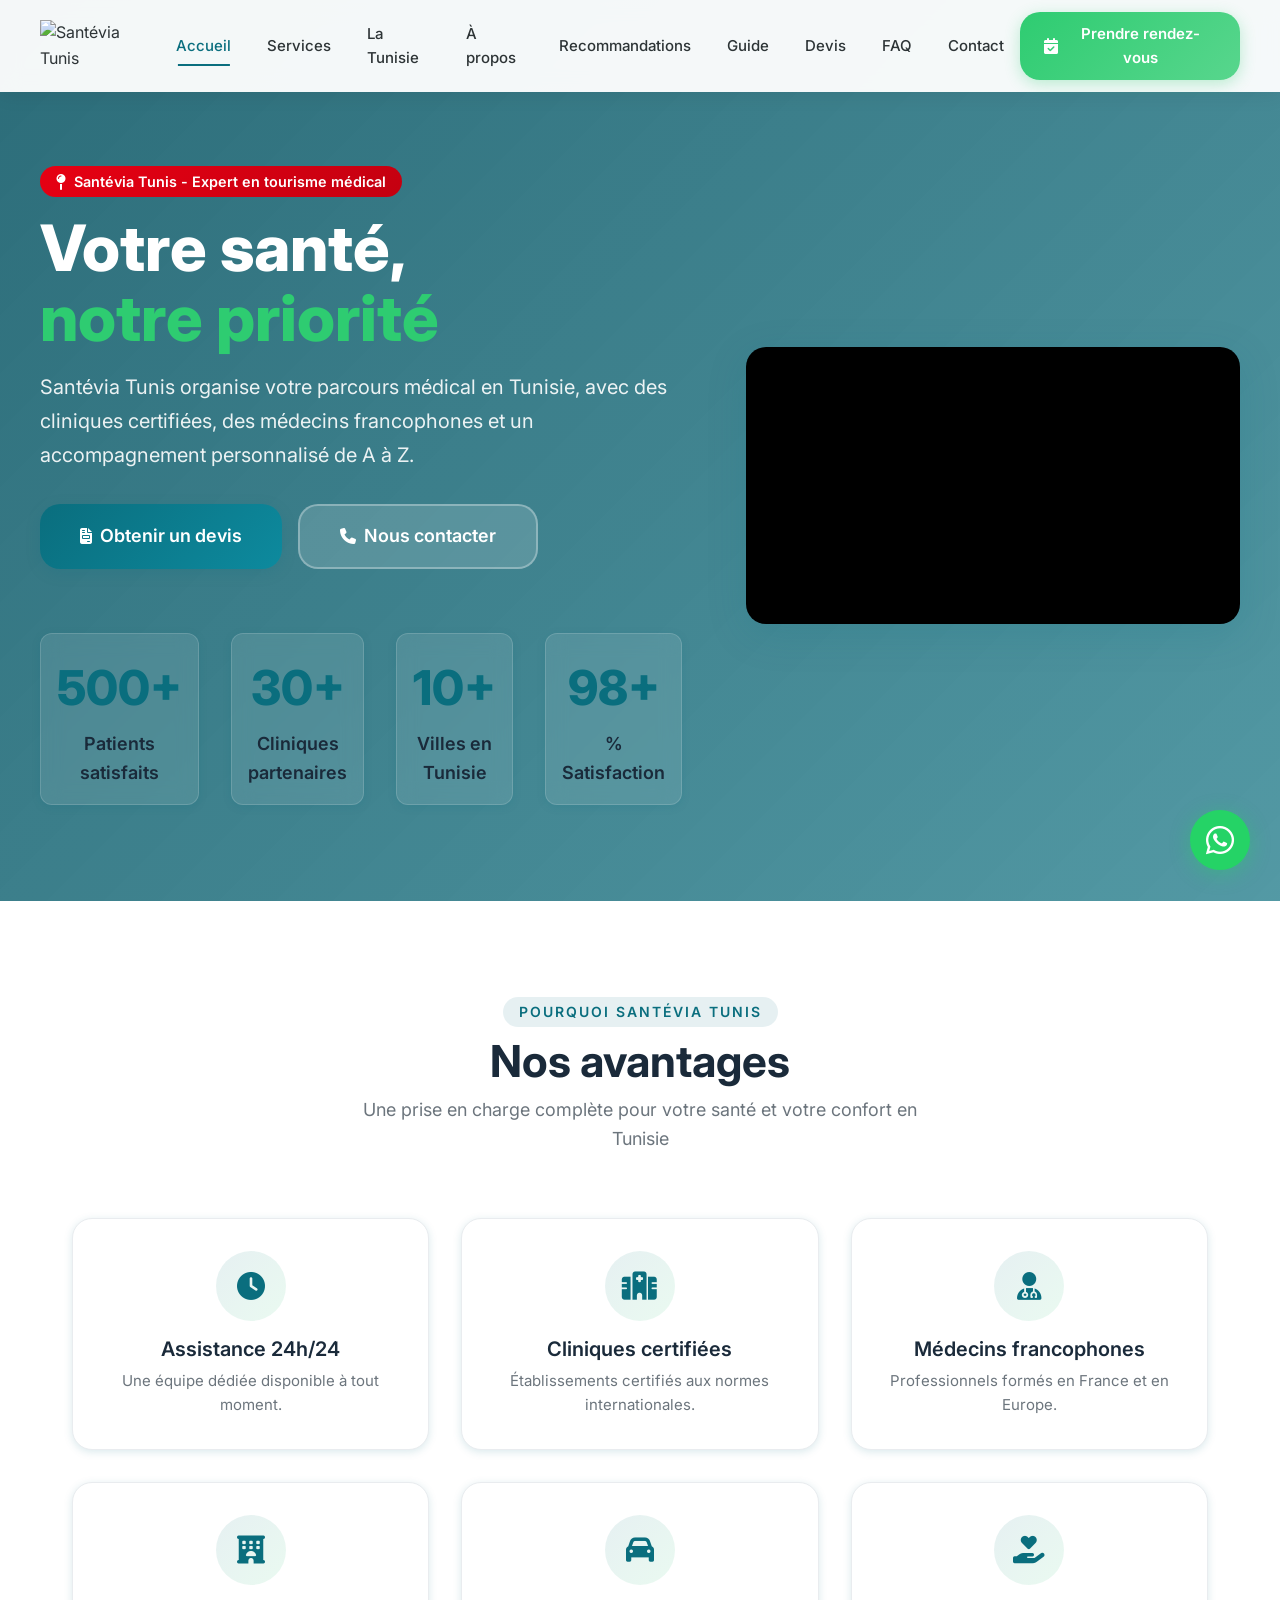
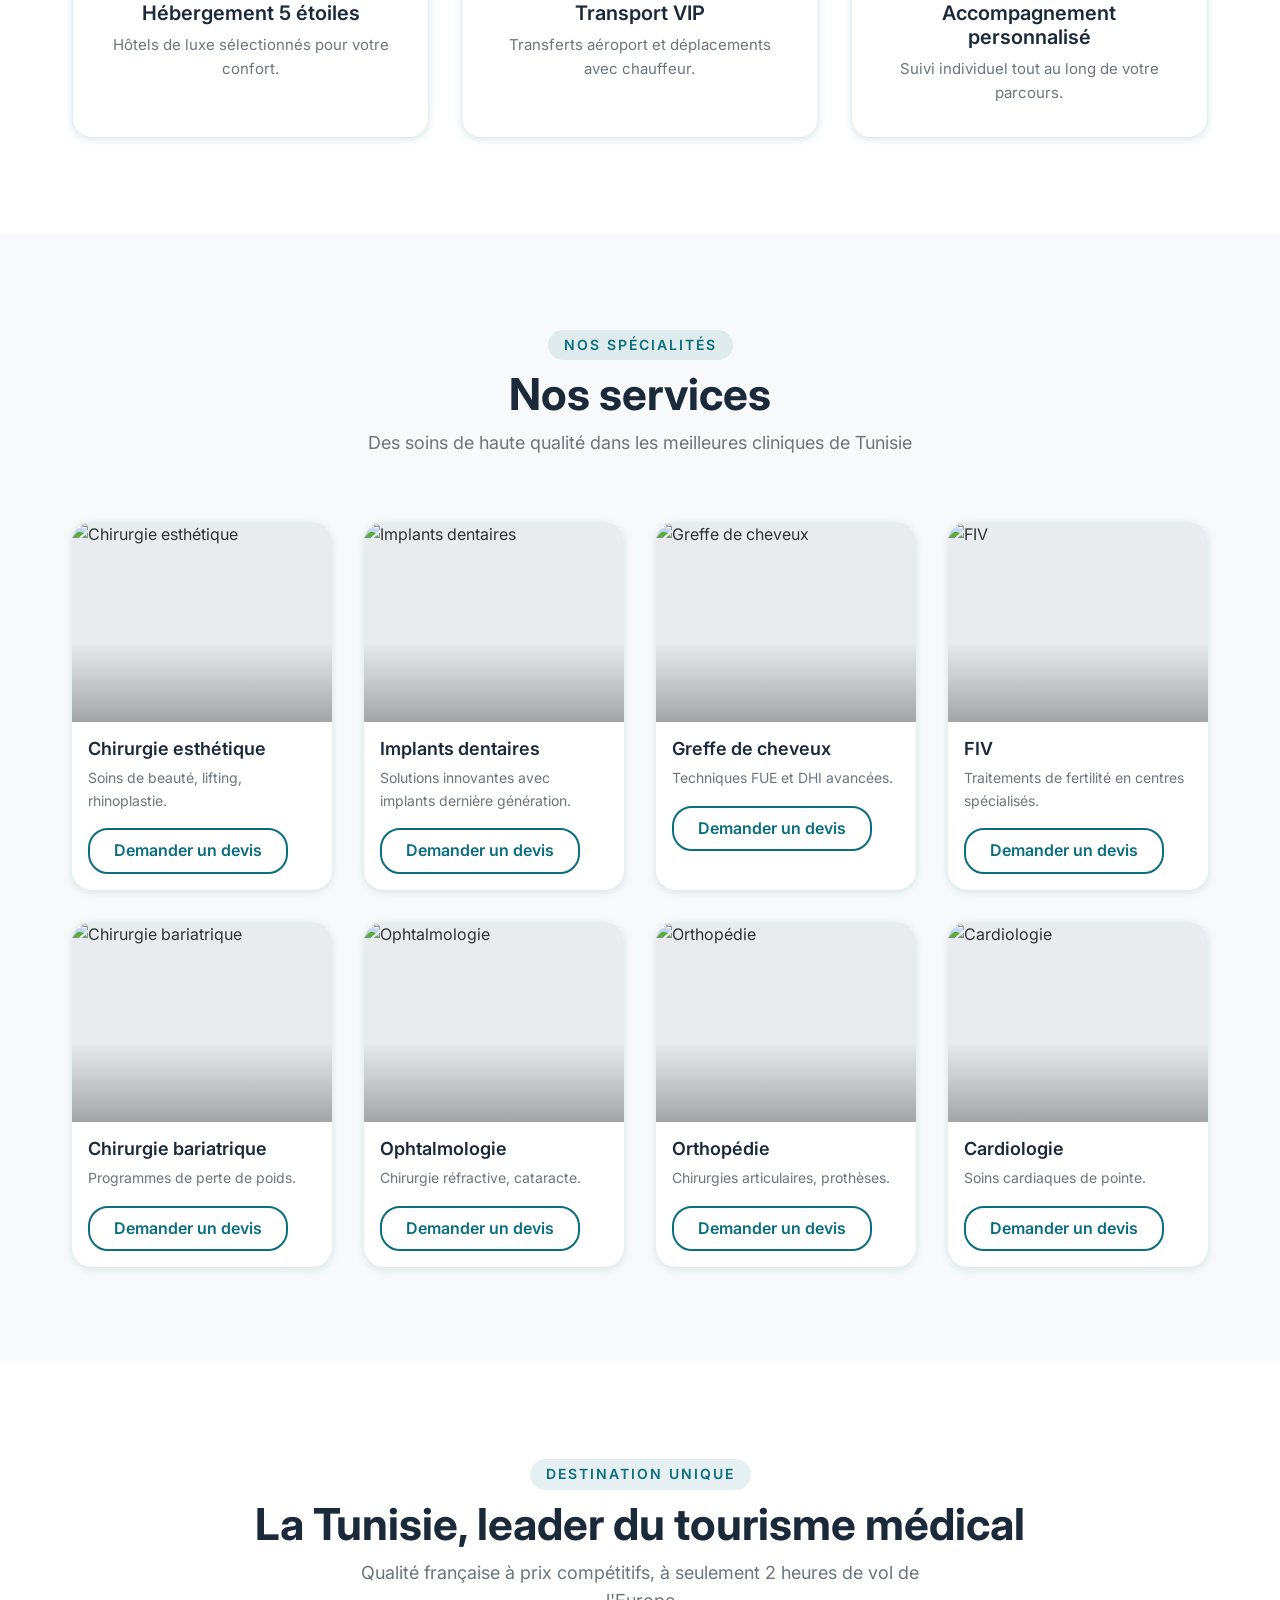
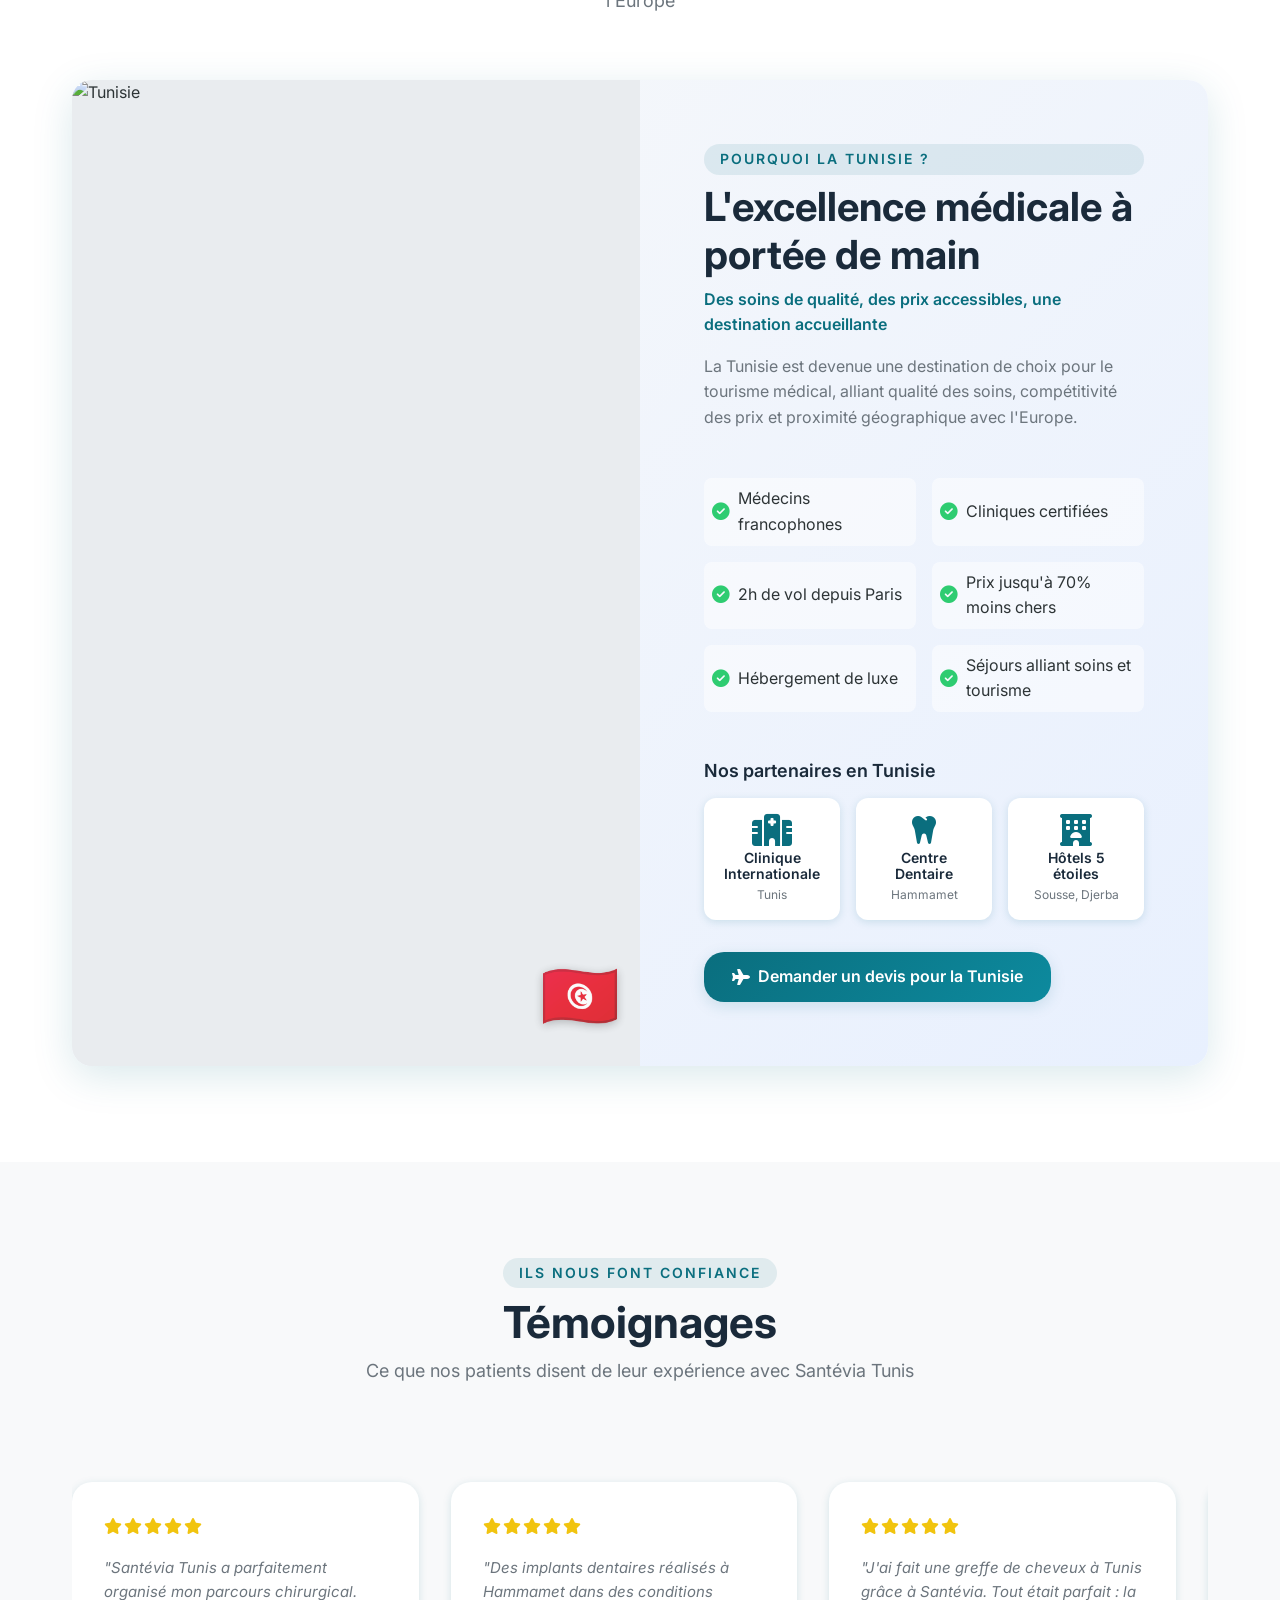
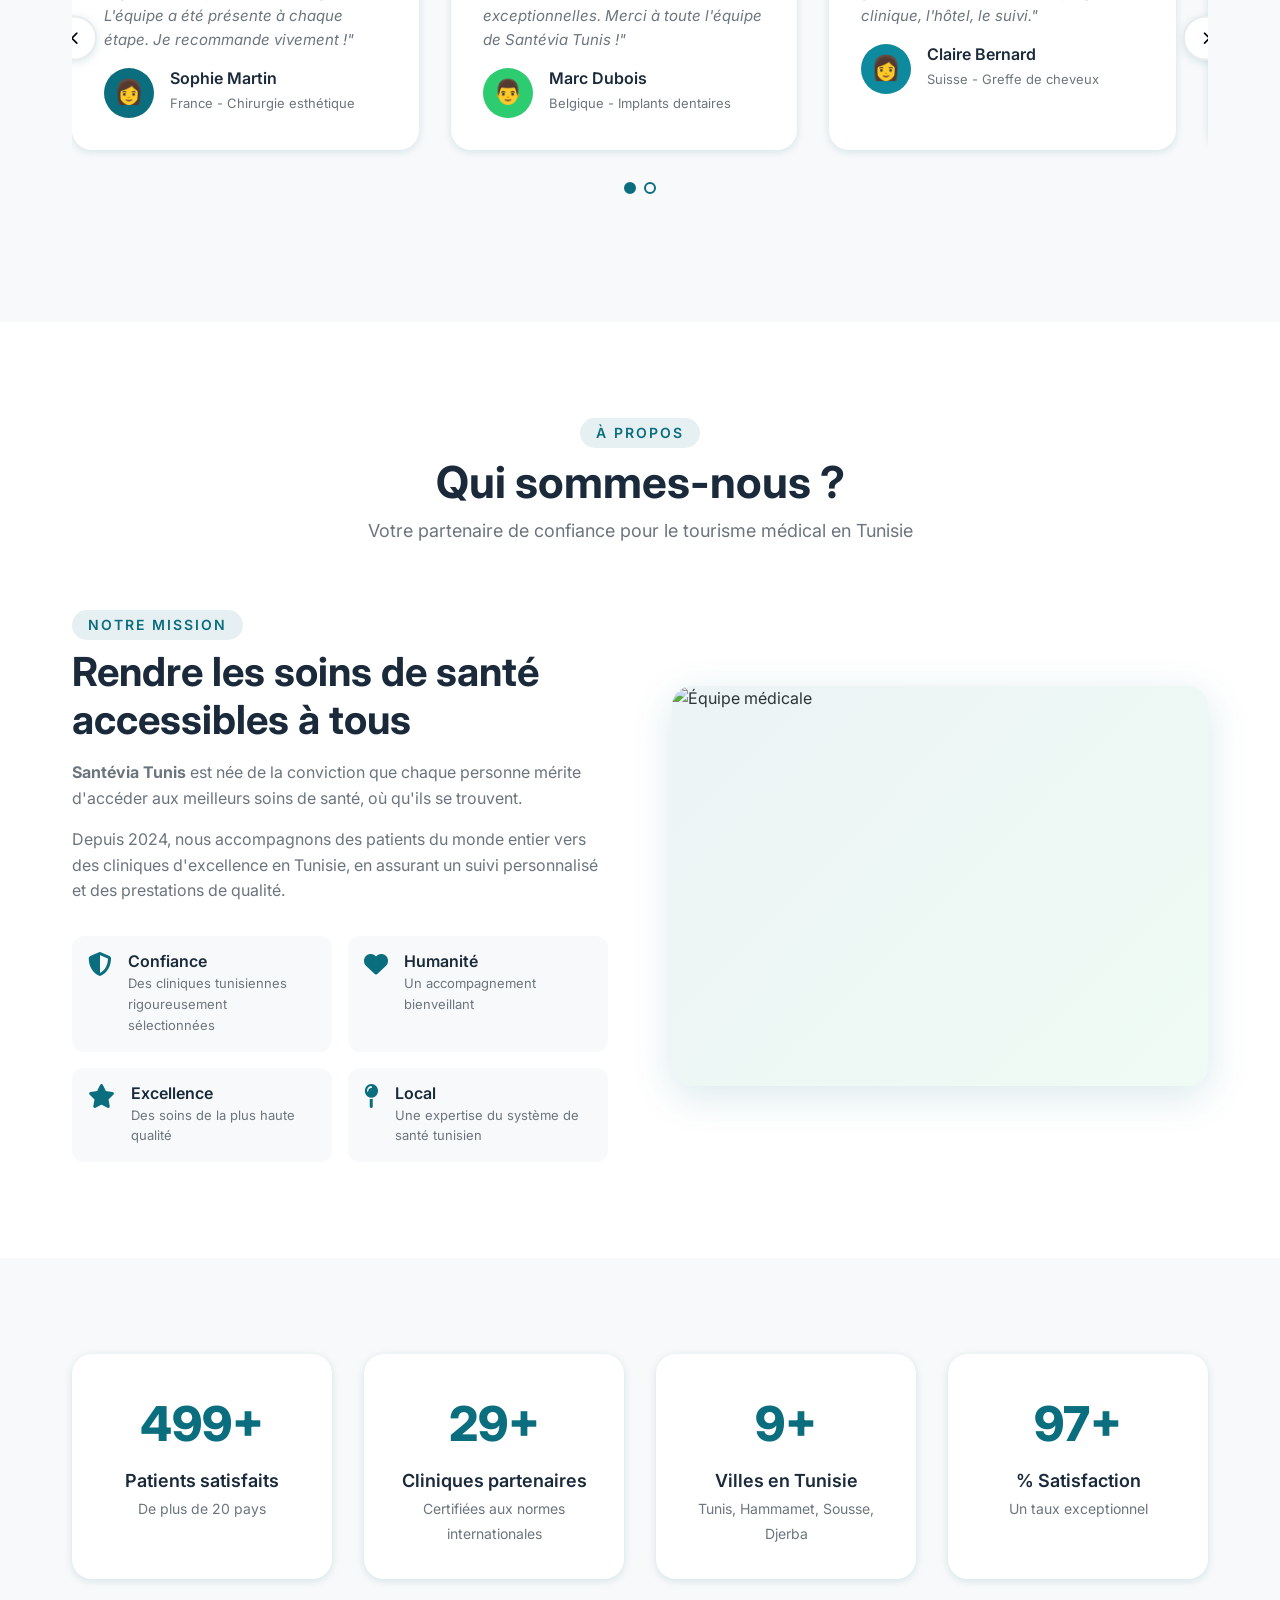
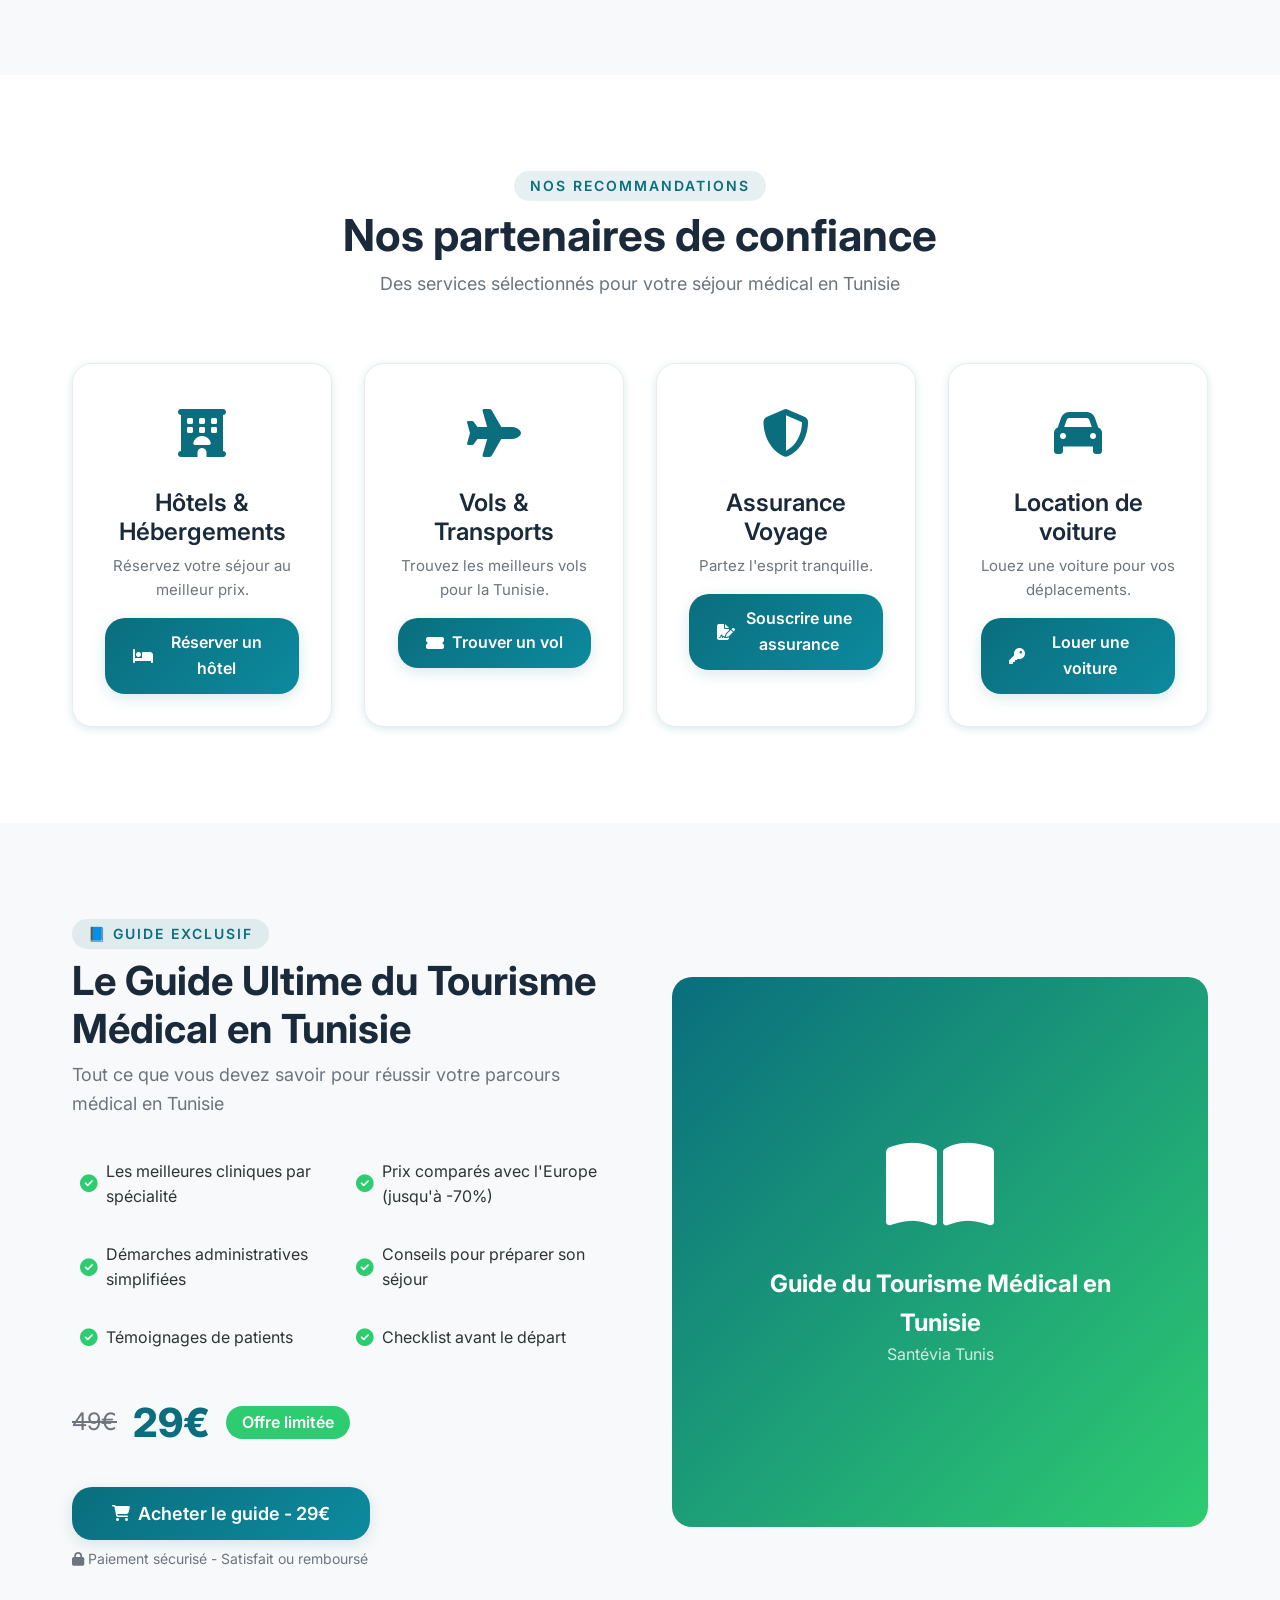
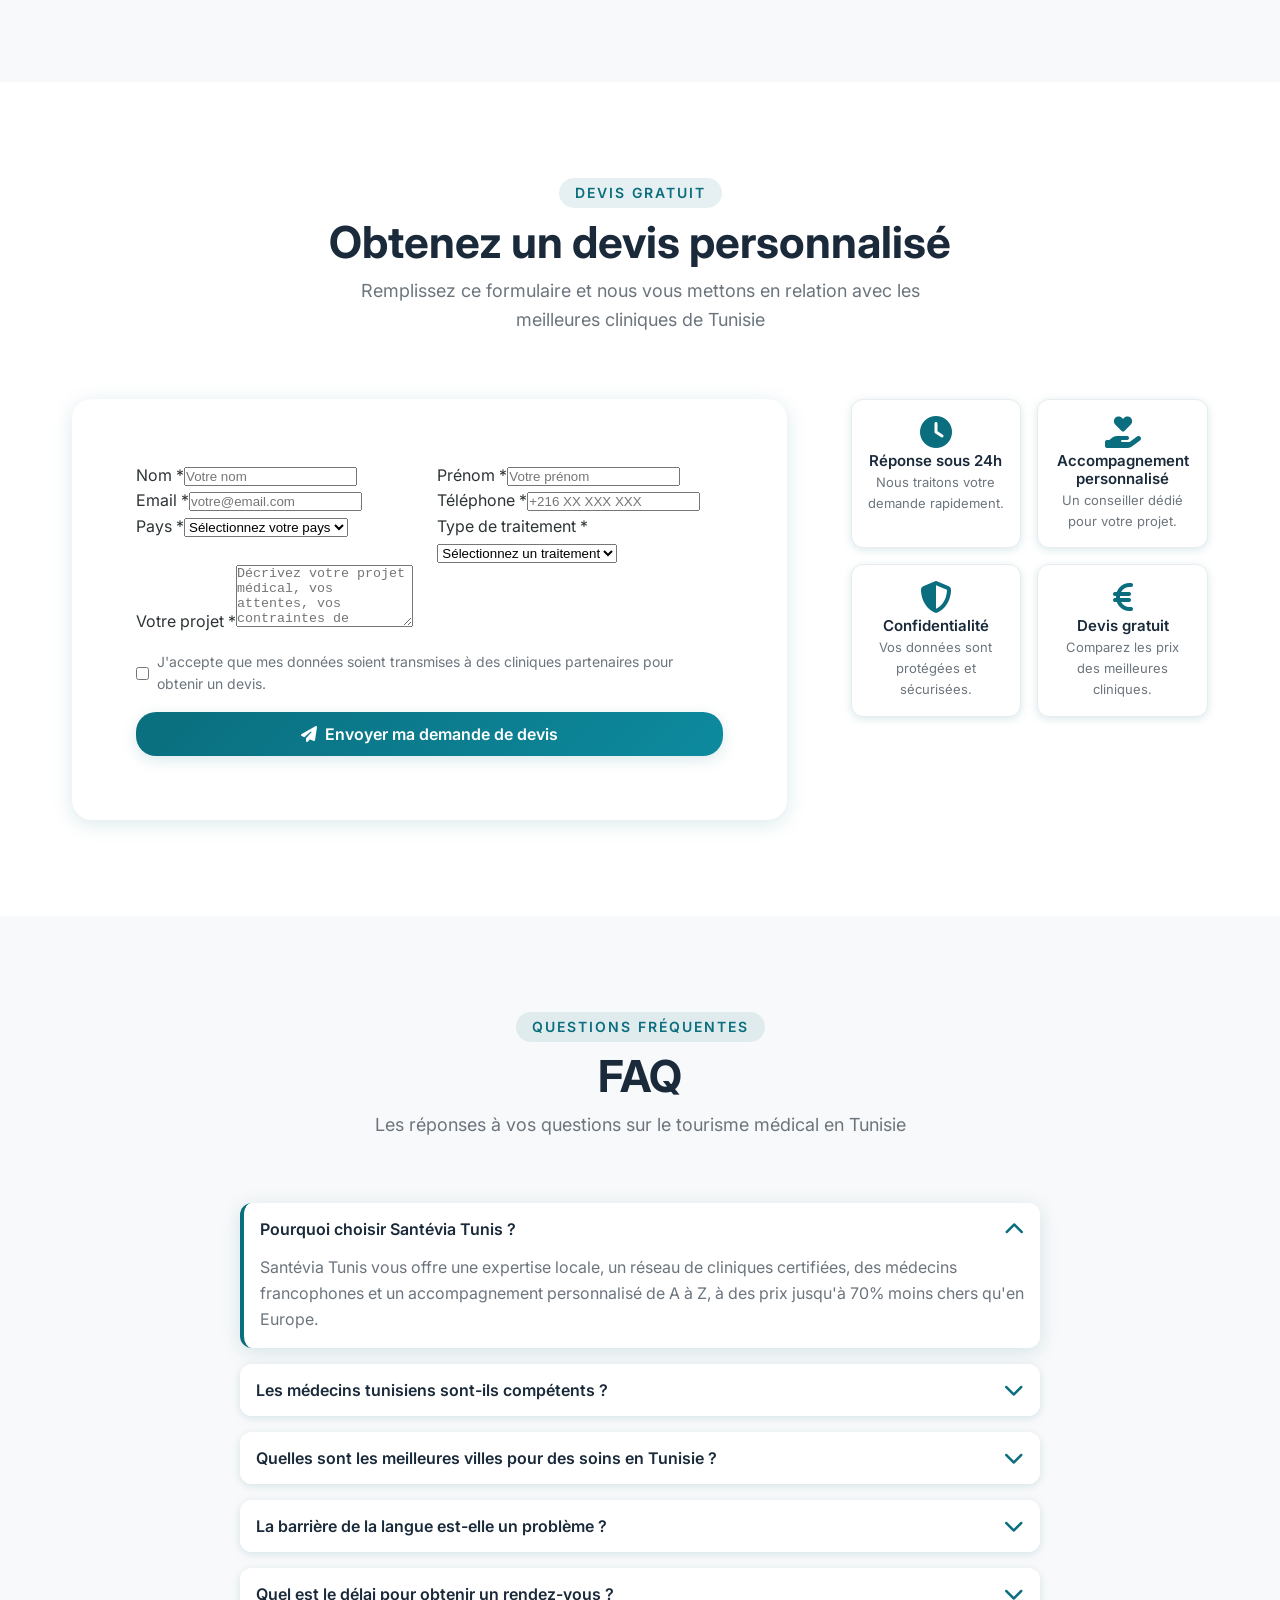
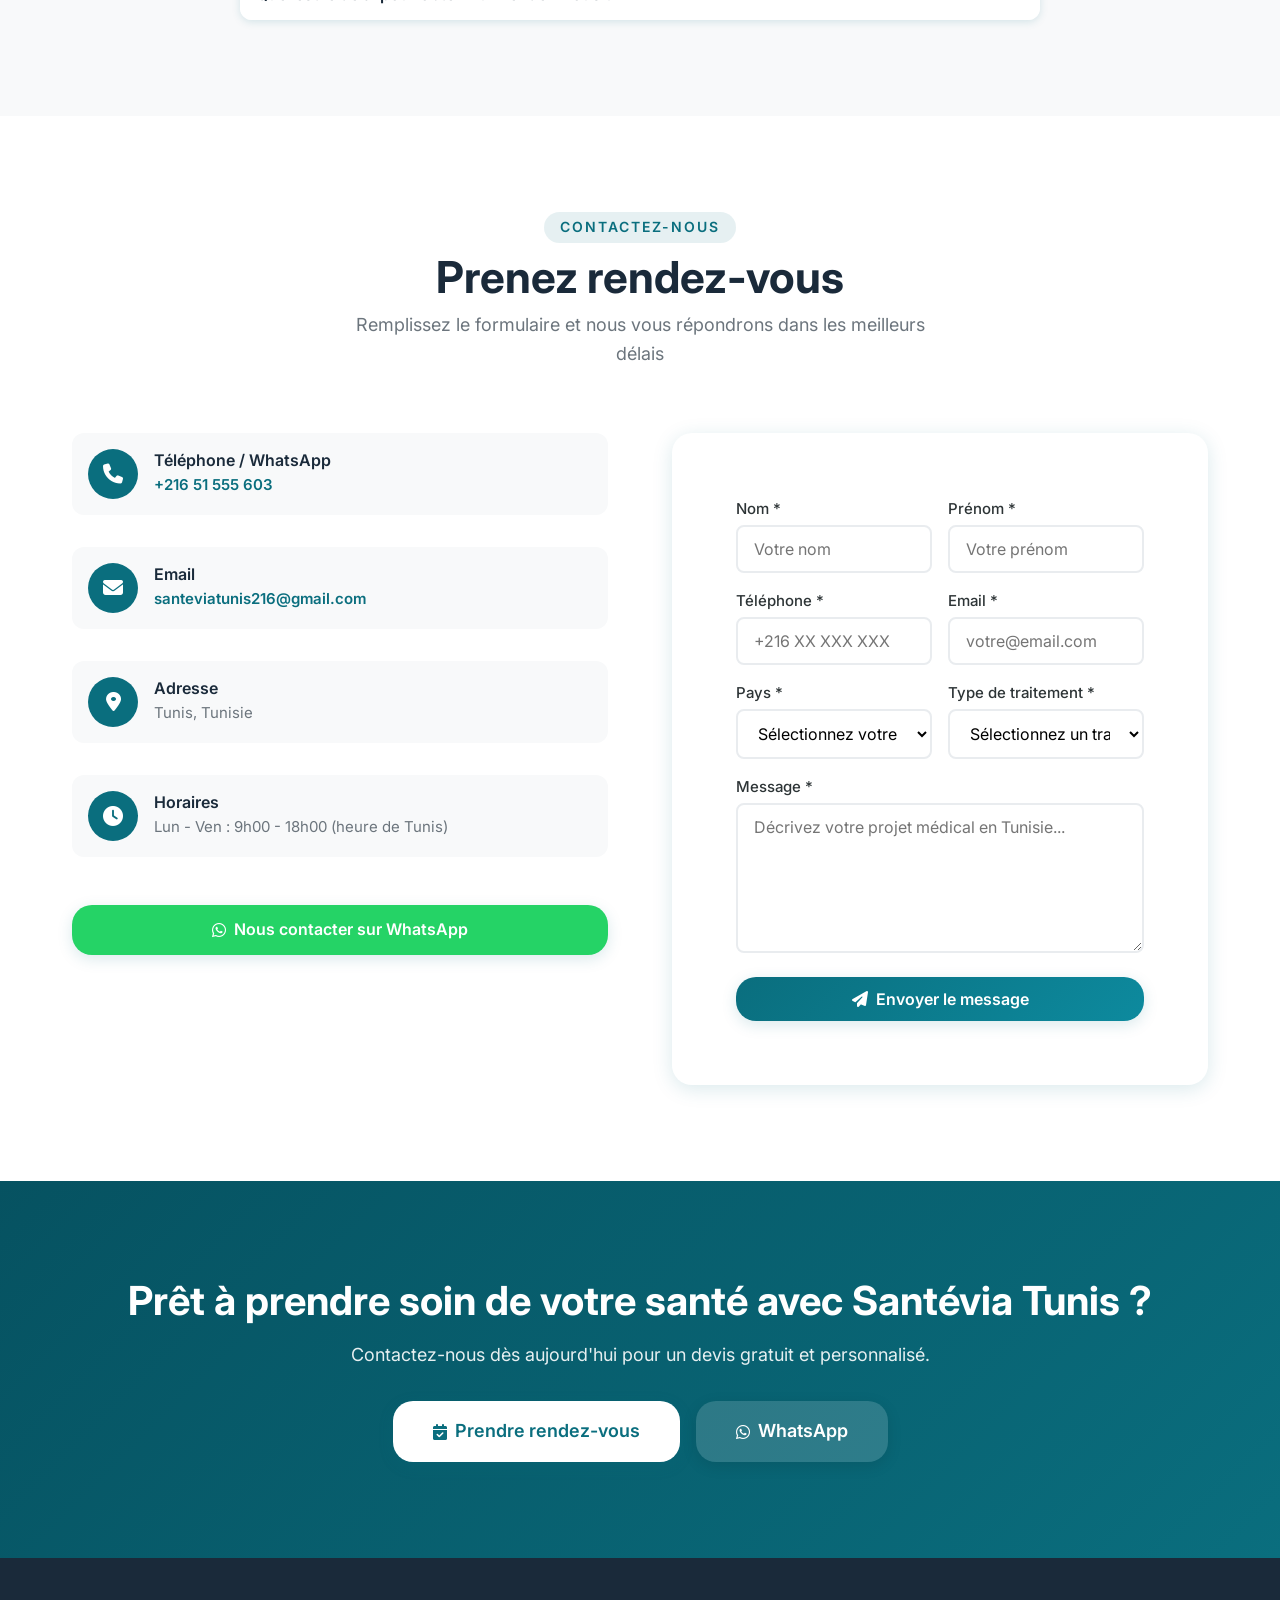
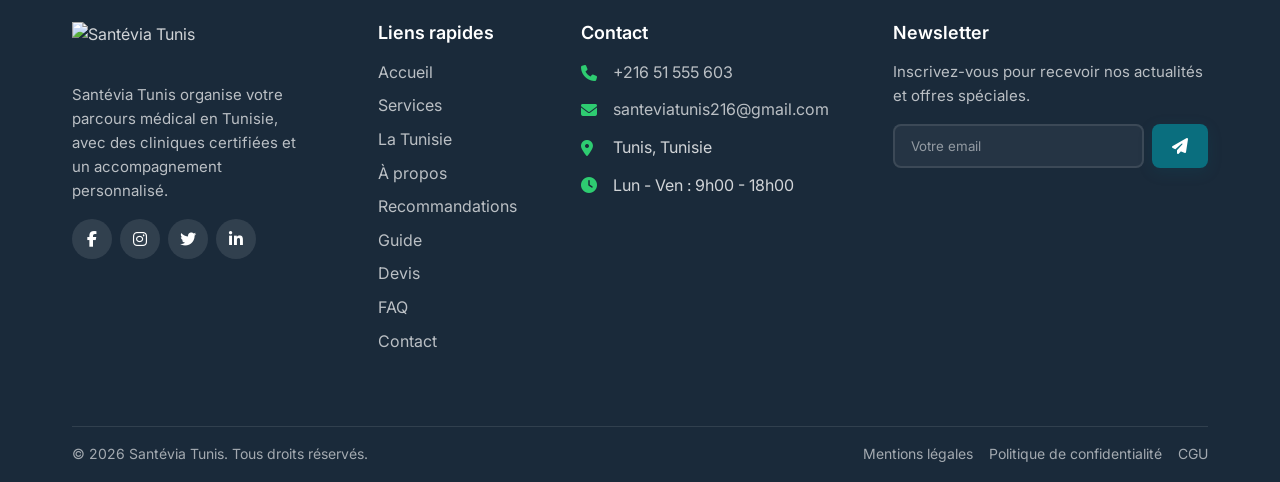
==== commit 701de2d1: "Update index.html" ====
--- a/index.html
+++ b/index.html
@@ -5,7 +5,10 @@
     <meta name="viewport" content="width=device-width, initial-scale=1.0" />
     <title>Santévia Tunis - Votre santé, notre priorité</title>
     <meta name="description" content="Santévia Tunis organise votre parcours médical en Tunisie. Cliniques certifiées, médecins expérimentés, accompagnement personnalisé." />
+    
+    <!-- Favicon (emoji) -->
     <link rel="icon" href="data:image/svg+xml,<svg xmlns='http://www.w3.org/2000/svg' viewBox='0 0 100 100'><text y='.9em' font-size='90'>❤️</text></svg>" />
+    
     <link href="https://fonts.googleapis.com/css2?family=Inter:wght@300;400;500;600;700;800&display=swap" rel="stylesheet" />
     <link rel="stylesheet" href="https://cdnjs.cloudflare.com/ajax/libs/font-awesome/6.4.0/css/all.min.css" />
     <script src="https://cdn.jsdelivr.net/npm/@emailjs/browser@3/dist/email.min.js"></script>
@@ -16,14 +19,15 @@
     <header class="header">
         <nav class="navbar container">
             <a href="#" class="logo-santevia">
-                <div class="logo-icon"><i class="fas fa-heartbeat"></i></div>
-                <div class="logo-text"><span class="santevia">Santévia</span><span class="tunis">Tunis</span><span class="flag">🇹🇳</span></div>
+                <img src="/images/logo.jpeg" alt="Santévia Tunis" class="logo-image" />
             </a>
             <ul class="nav-menu">
                 <li><a href="#accueil" class="active">Accueil</a></li>
                 <li><a href="#services">Services</a></li>
+                <li><a href="#tunisie">La Tunisie</a></li>
                 <li><a href="#about">À propos</a></li>
                 <li><a href="#recommandations">Recommandations</a></li>
+                <li><a href="#guide">Guide</a></li>
                 <li><a href="#devis">Devis</a></li>
                 <li><a href="#faq">FAQ</a></li>
                 <li><a href="#contact">Contact</a></li>
@@ -346,7 +350,9 @@
         <div class="container">
             <div class="footer-grid">
                 <div class="footer-about">
-                    <a href="#" class="logo-santevia"><div class="logo-icon"><i class="fas fa-heartbeat"></i></div><div class="logo-text"><span class="santevia">Santévia</span><span class="tunis">Tunis</span><span class="flag">🇹🇳</span></div></a>
+                    <a href="#" class="logo-santevia">
+                        <img src="/images/logo.jpeg" alt="Santévia Tunis" class="logo-image" style="height:45px; width:auto;" />
+                    </a>
                     <p>Santévia Tunis organise votre parcours médical en Tunisie, avec des cliniques certifiées et un accompagnement personnalisé.</p>
                     <div class="social-links"><a href="#" aria-label="Facebook"><i class="fab fa-facebook-f"></i></a><a href="#" aria-label="Instagram"><i class="fab fa-instagram"></i></a><a href="#" aria-label="Twitter"><i class="fab fa-twitter"></i></a><a href="#" aria-label="LinkedIn"><i class="fab fa-linkedin-in"></i></a></div>
                 </div>
@@ -374,4 +380,4 @@
 
     <script src="script.js"></script>
 </body>
-</html>+</html>
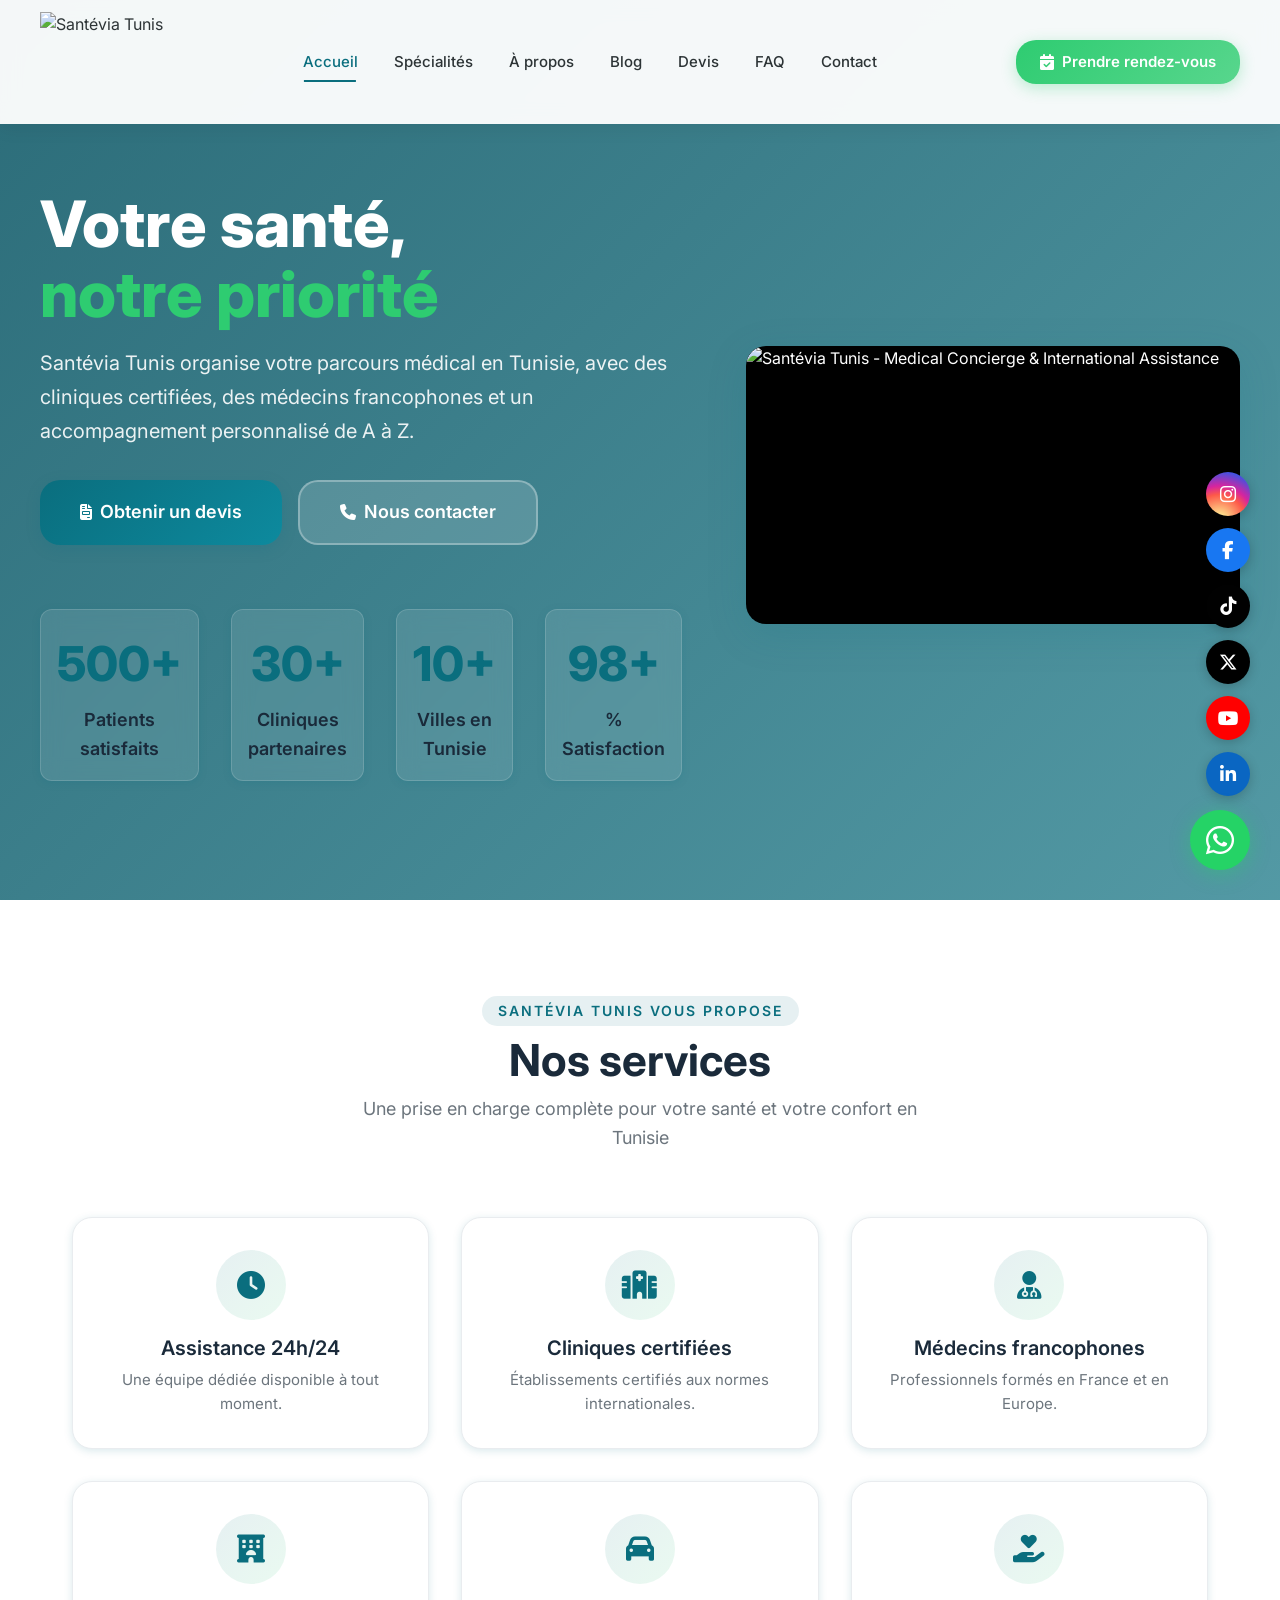
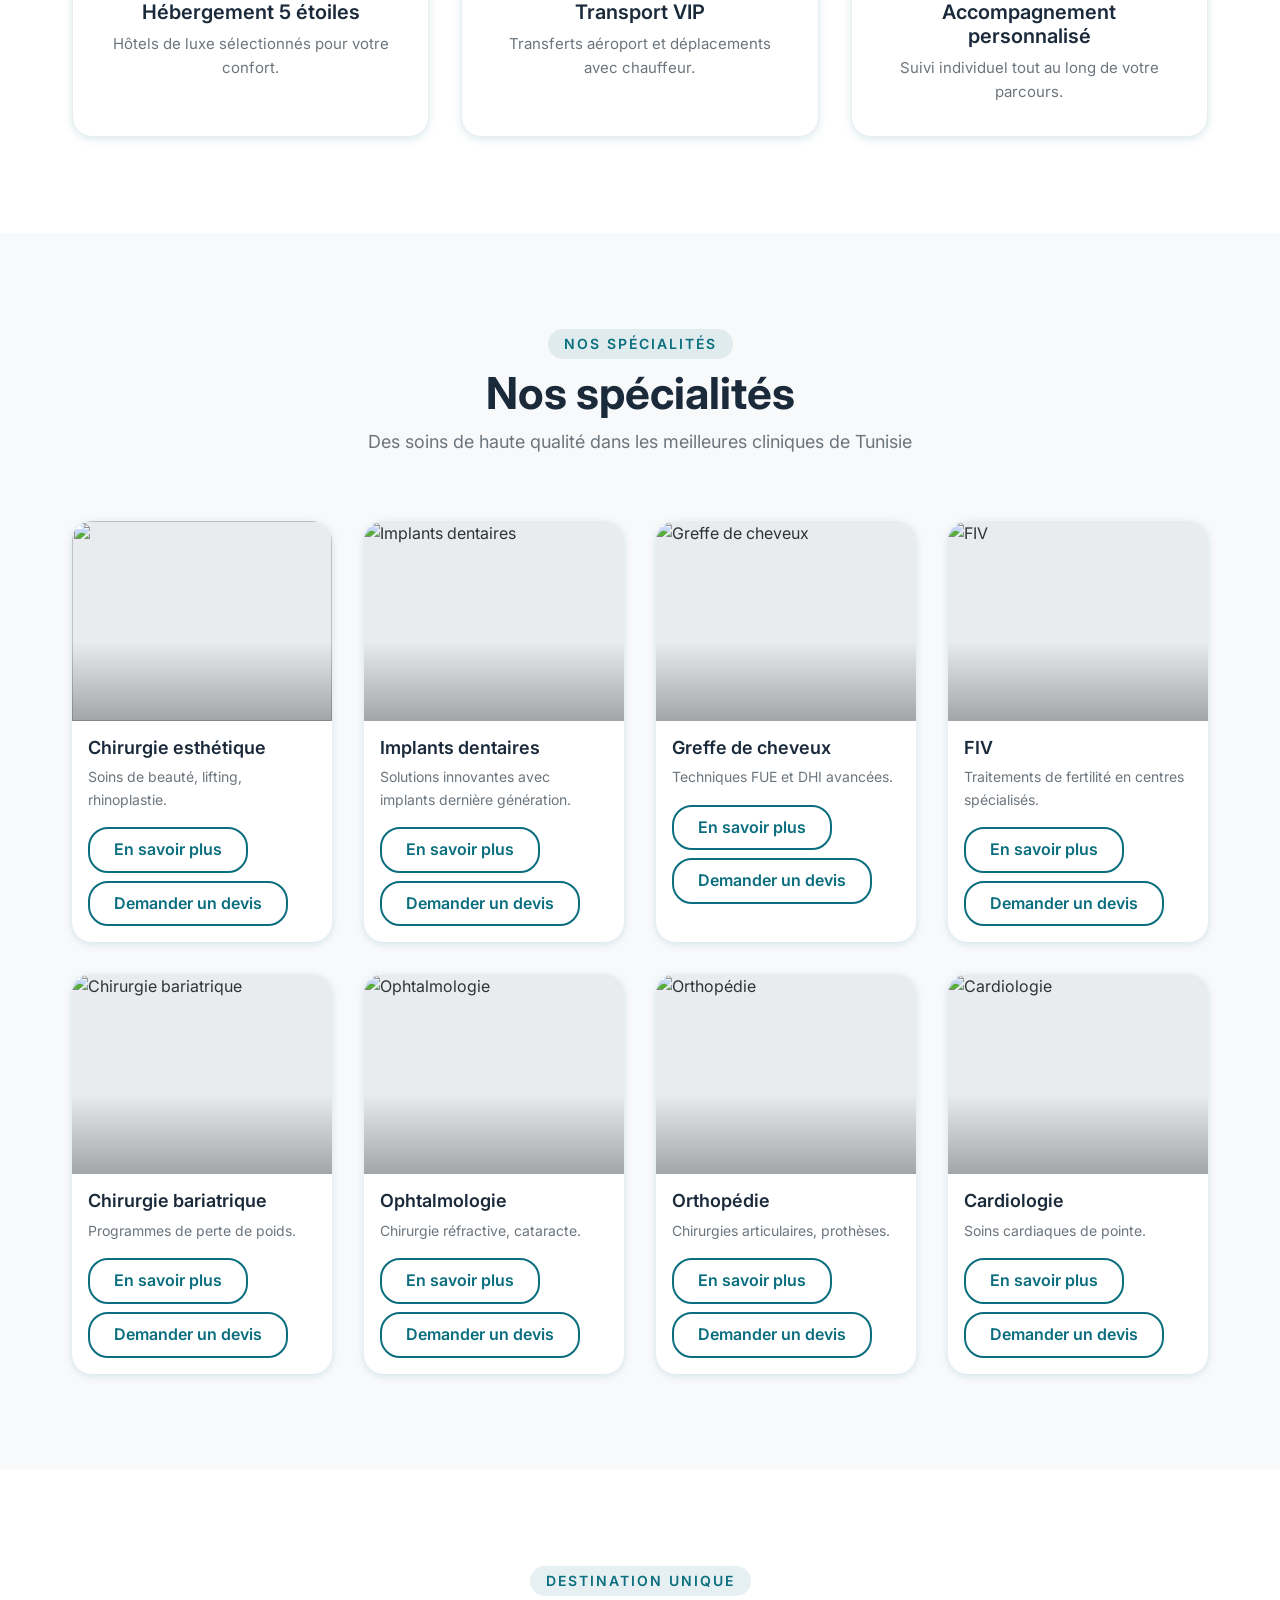
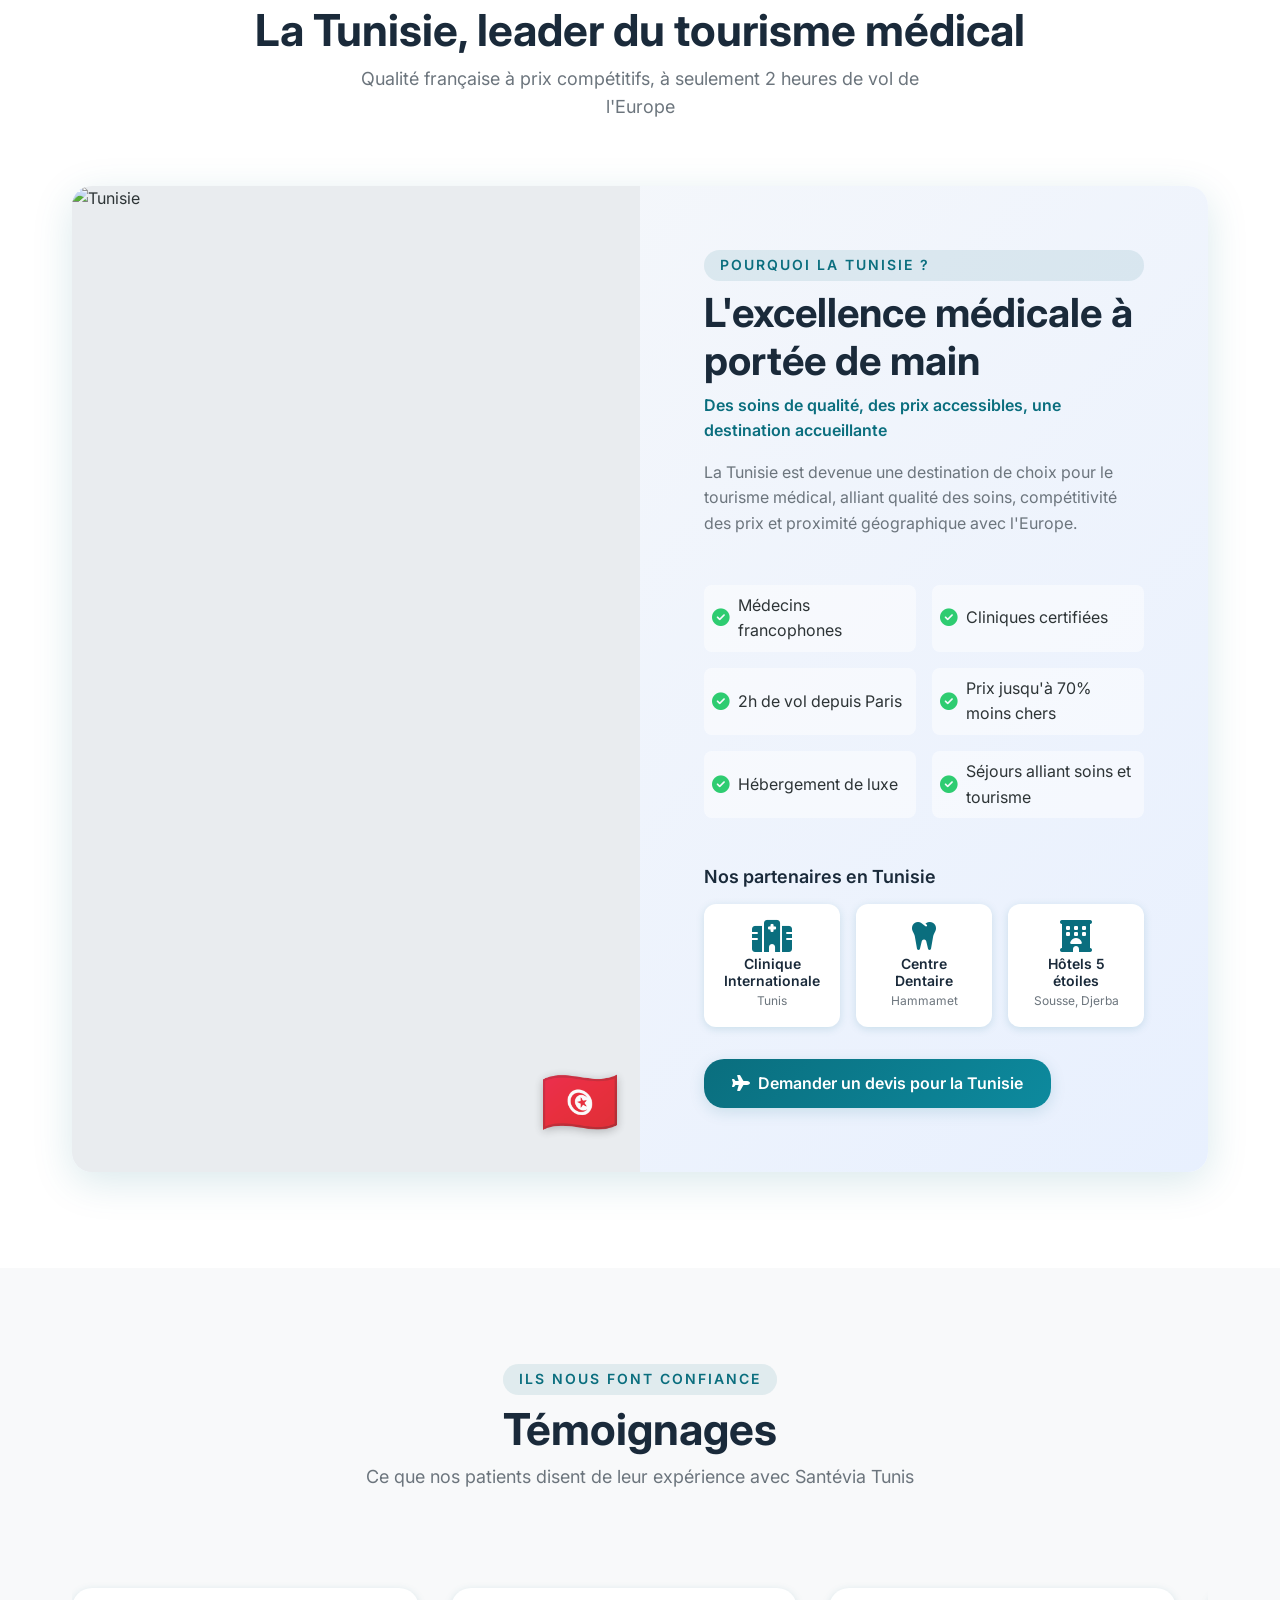
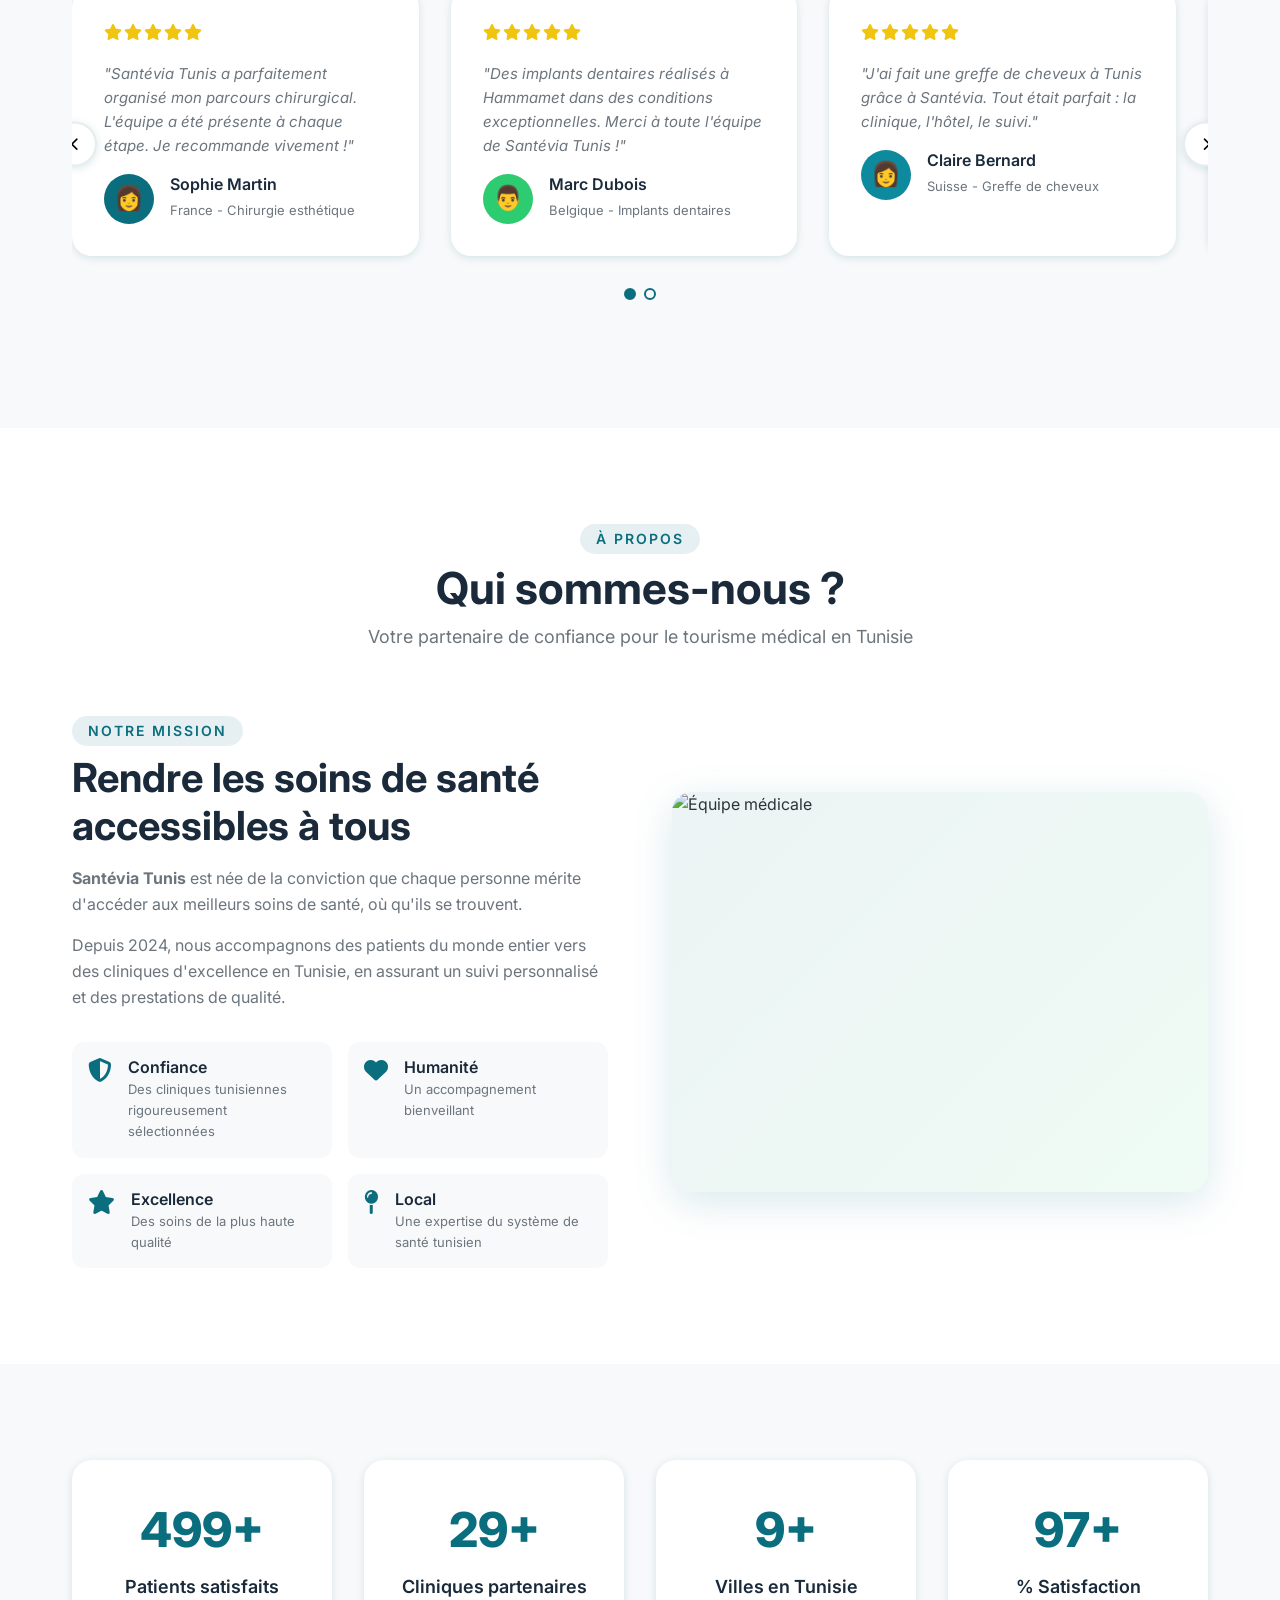
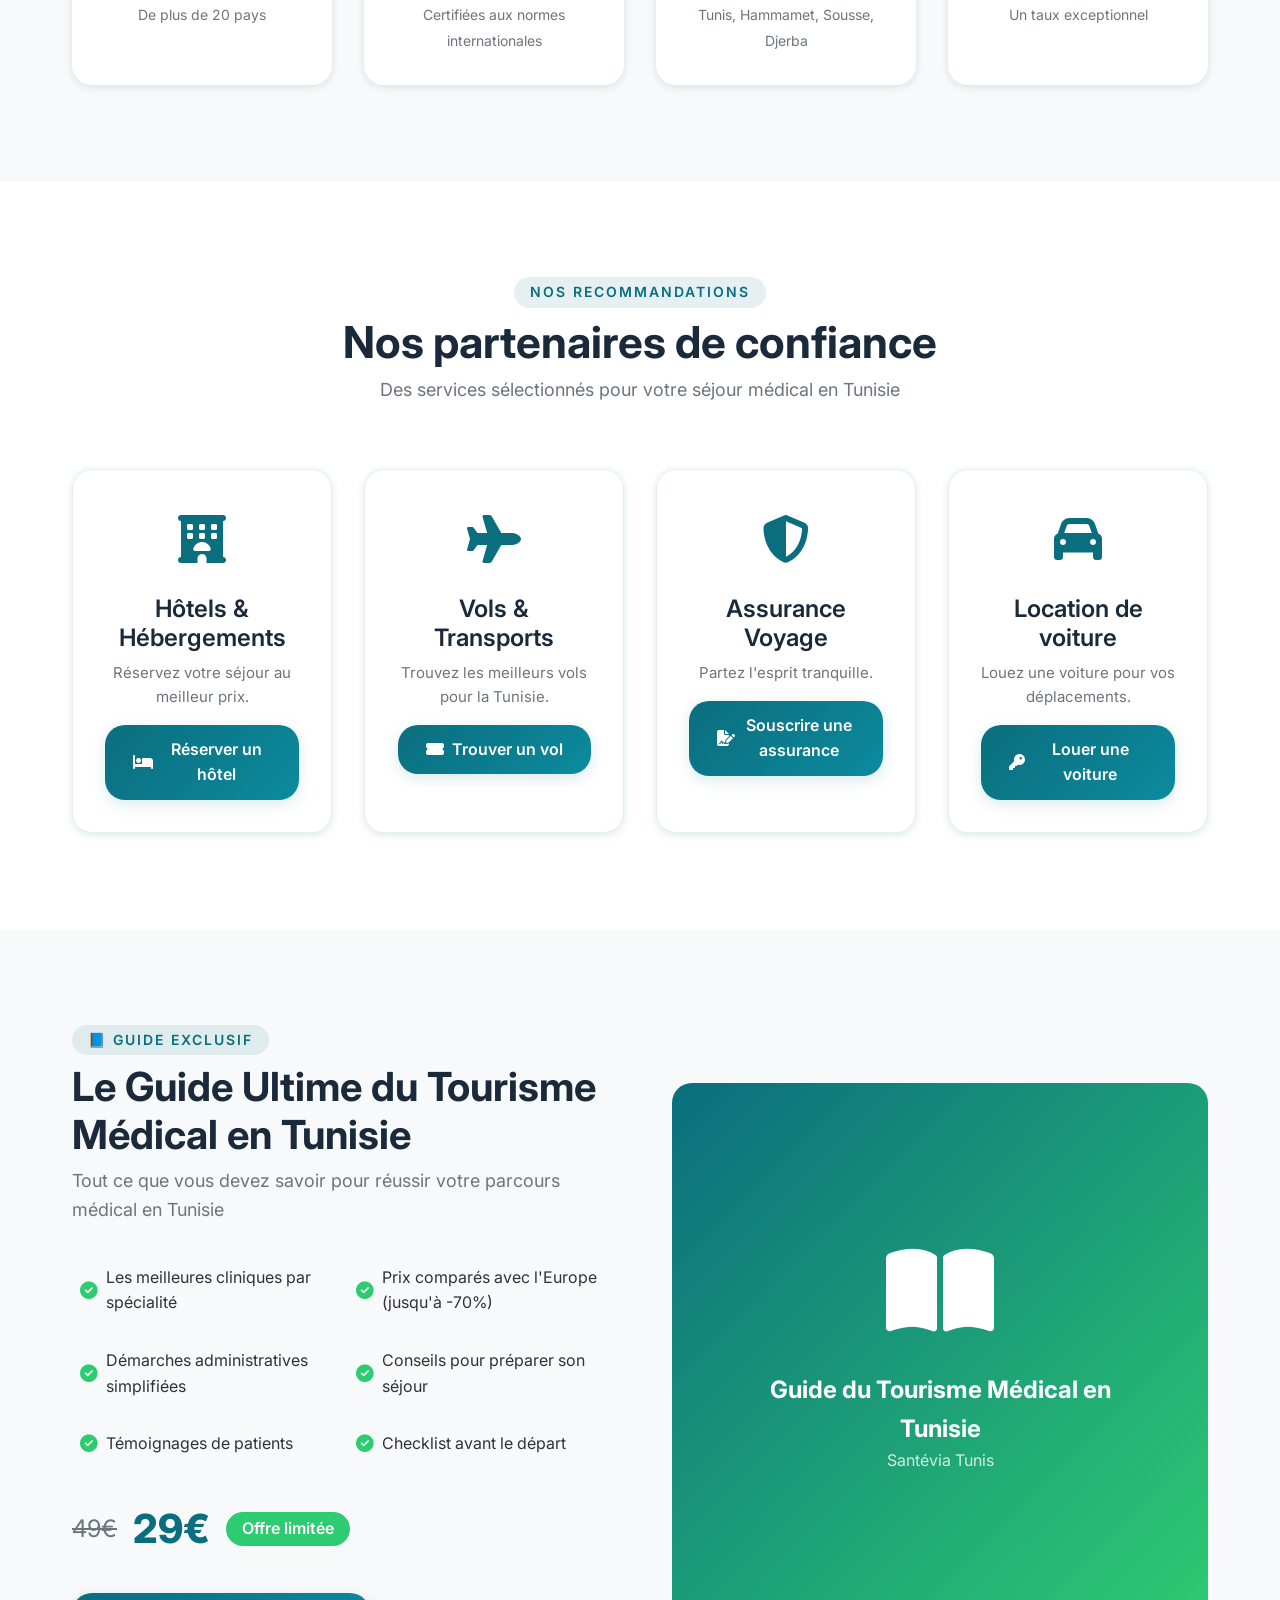
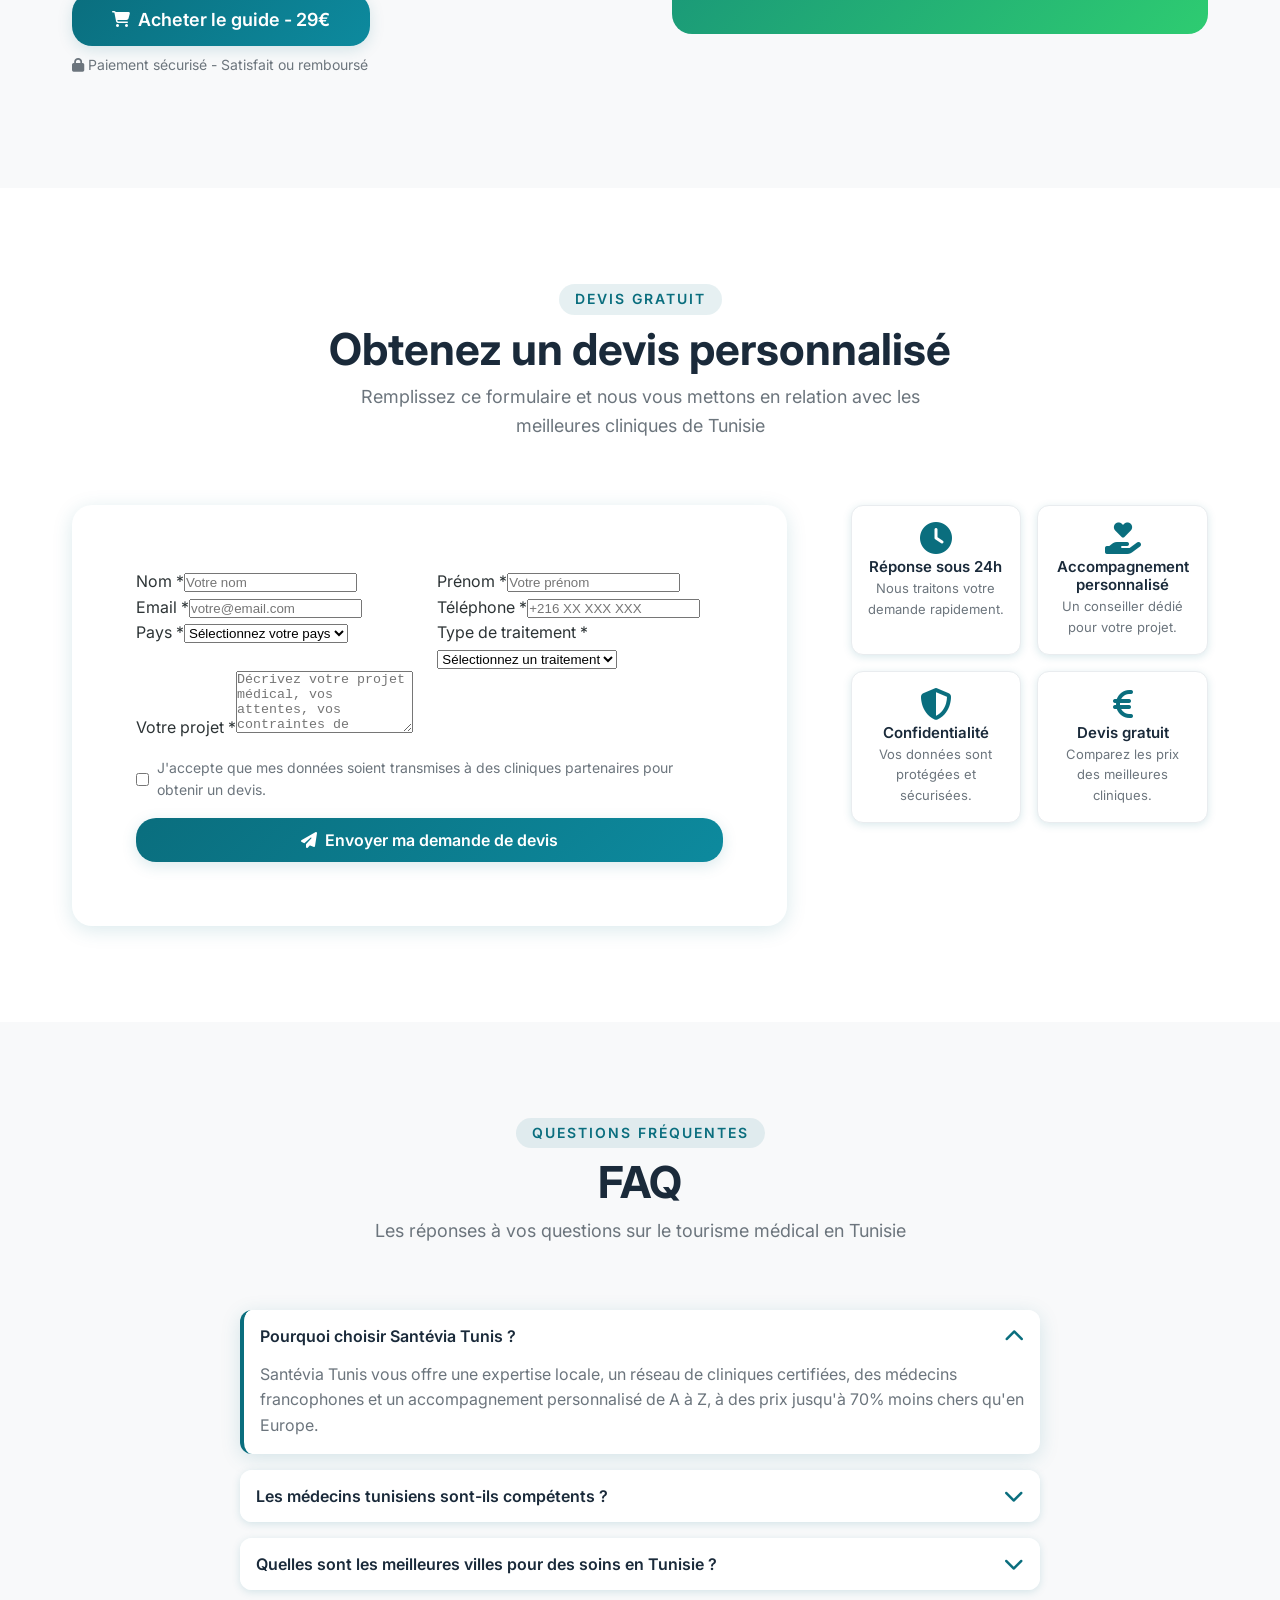
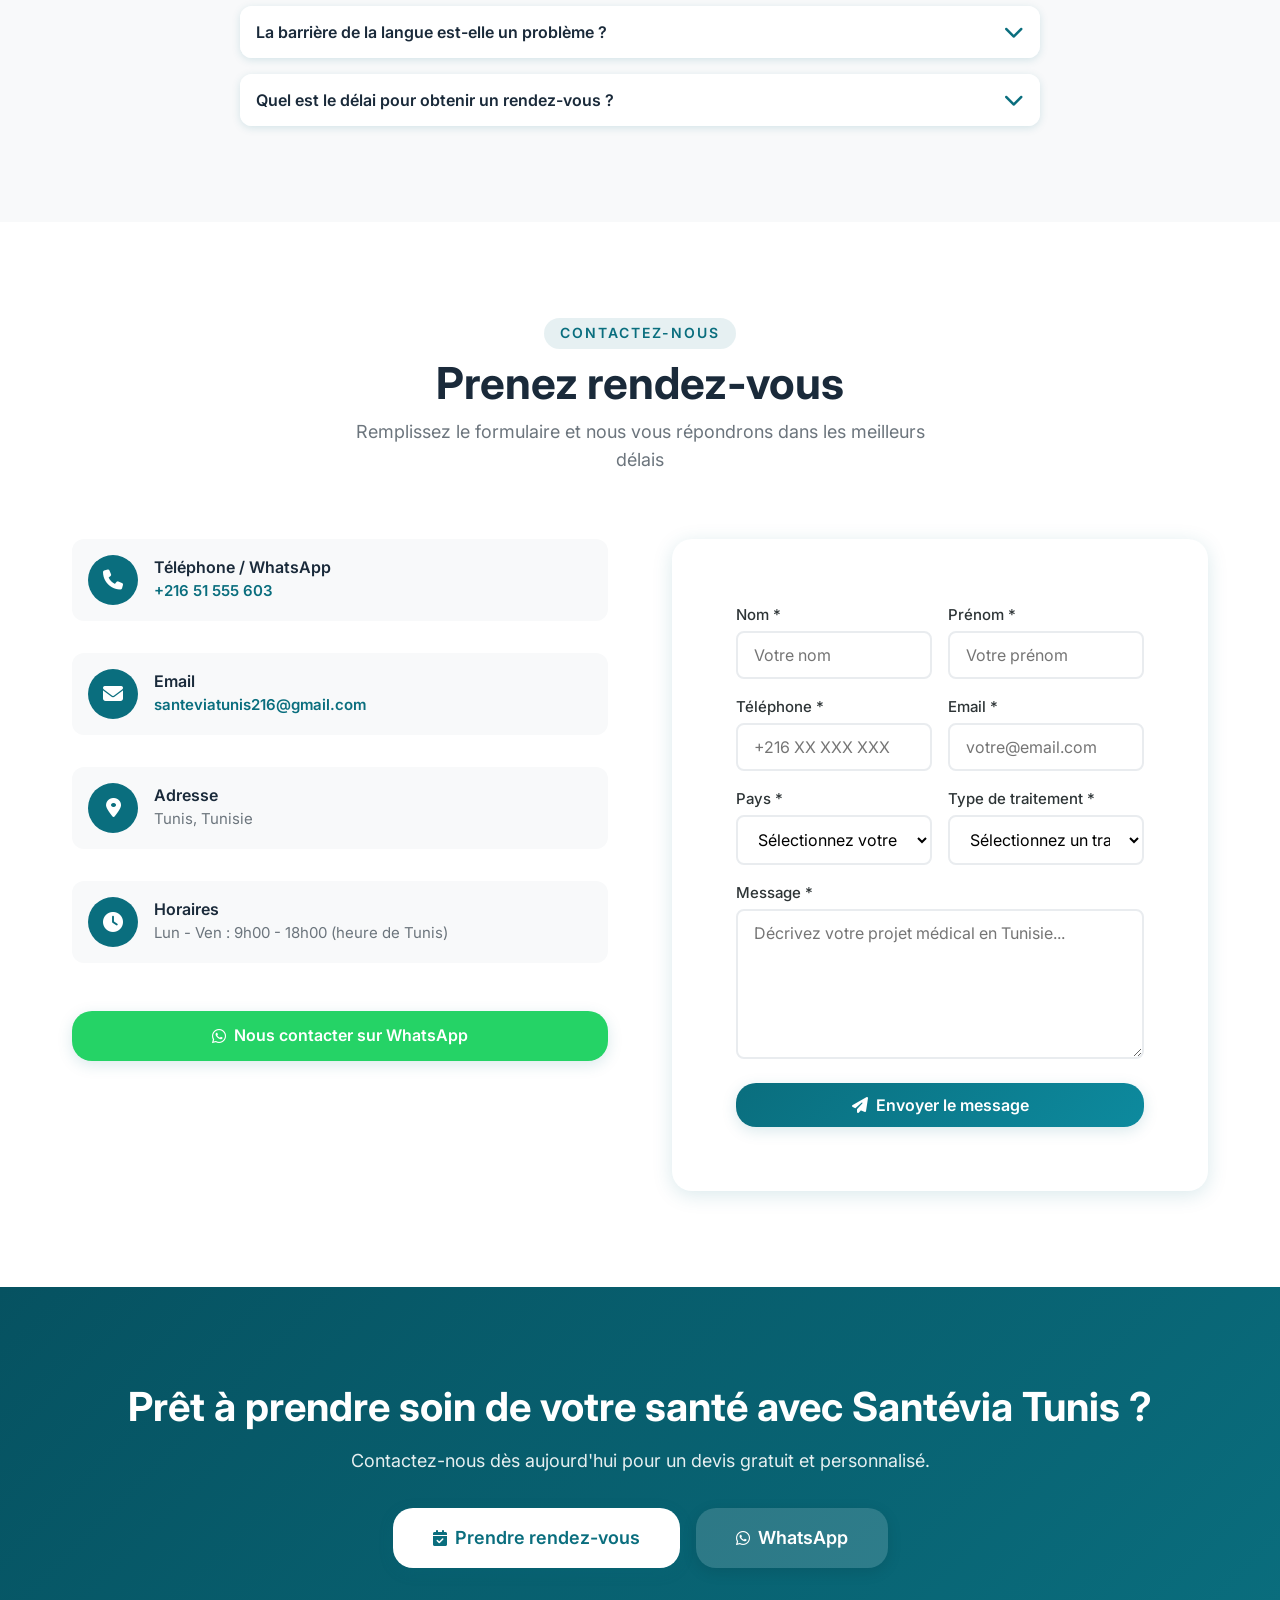
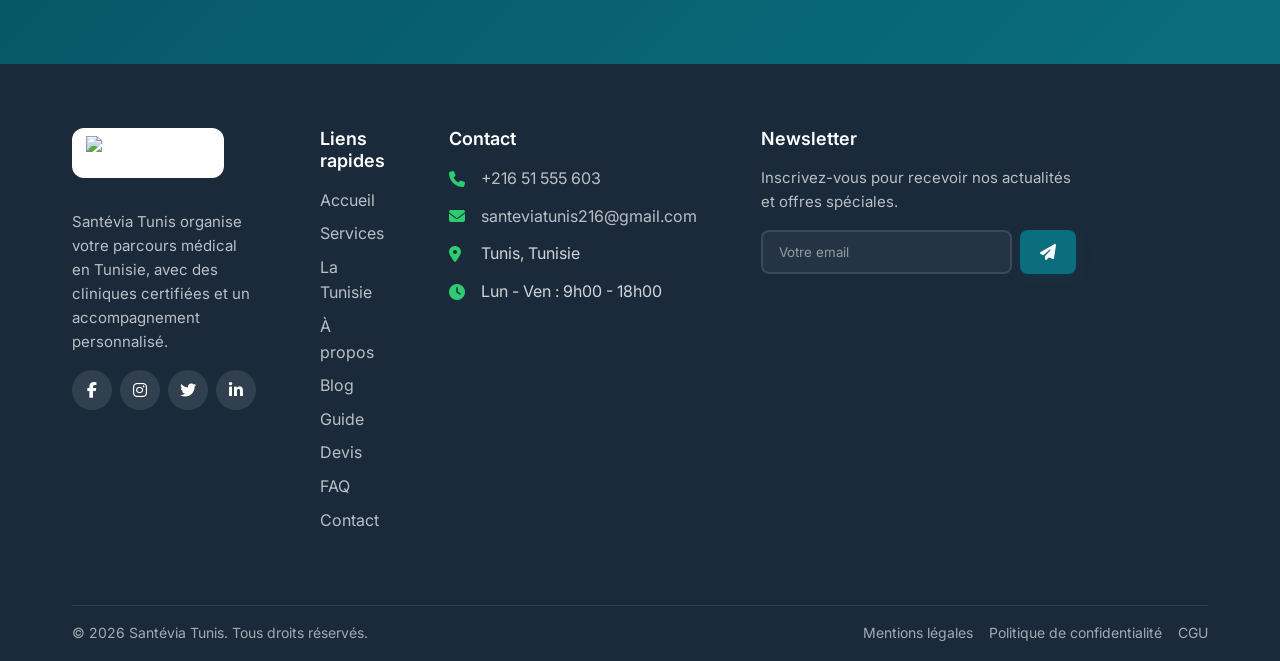
==== commit ba15391c: "Add files via upload" ====
--- a/index.html
+++ b/index.html
@@ -5,10 +5,7 @@
     <meta name="viewport" content="width=device-width, initial-scale=1.0" />
     <title>Santévia Tunis - Votre santé, notre priorité</title>
     <meta name="description" content="Santévia Tunis organise votre parcours médical en Tunisie. Cliniques certifiées, médecins expérimentés, accompagnement personnalisé." />
-    
-    <!-- Favicon (emoji) -->
-    <link rel="icon" href="data:image/svg+xml,<svg xmlns='http://www.w3.org/2000/svg' viewBox='0 0 100 100'><text y='.9em' font-size='90'>❤️</text></svg>" />
-    
+    <link rel="icon" type="image/jpeg" href="images/flavicon.jpeg" />
     <link href="https://fonts.googleapis.com/css2?family=Inter:wght@300;400;500;600;700;800&display=swap" rel="stylesheet" />
     <link rel="stylesheet" href="https://cdnjs.cloudflare.com/ajax/libs/font-awesome/6.4.0/css/all.min.css" />
     <script src="https://cdn.jsdelivr.net/npm/@emailjs/browser@3/dist/email.min.js"></script>
@@ -19,15 +16,13 @@
     <header class="header">
         <nav class="navbar container">
             <a href="#" class="logo-santevia">
-                <img src="/images/logo.jpeg" alt="Santévia Tunis" class="logo-image" />
+                <img src="images/logo.png" alt="Santévia Tunis" class="logo-img" />
             </a>
             <ul class="nav-menu">
                 <li><a href="#accueil" class="active">Accueil</a></li>
-                <li><a href="#services">Services</a></li>
-                <li><a href="#tunisie">La Tunisie</a></li>
+                <li><a href="#services">Spécialités</a></li>
                 <li><a href="#about">À propos</a></li>
-                <li><a href="#recommandations">Recommandations</a></li>
-                <li><a href="#guide">Guide</a></li>
+                <li><a href="blog.html">Blog</a></li>
                 <li><a href="#devis">Devis</a></li>
                 <li><a href="#faq">FAQ</a></li>
                 <li><a href="#contact">Contact</a></li>
@@ -43,7 +38,6 @@
             <div class="hero-content container">
                 <div class="hero-layout">
                     <div class="hero-text">
-                        <div class="tunisia-badge"><i class="fas fa-map-pin"></i> Santévia Tunis - Expert en tourisme médical</div>
                         <h1>Votre santé, <br /><span>notre priorité</span></h1>
                         <p class="hero-subtitle">Santévia Tunis organise votre parcours médical en Tunisie, avec des cliniques certifiées, des médecins francophones et un accompagnement personnalisé de A à Z.</p>
                         <div class="hero-buttons">
@@ -58,7 +52,7 @@
                         </div>
                     </div>
                     <div class="hero-video fade-in">
-                        <iframe src="https://www.youtube.com/embed/9xwazD5jYPM?autoplay=1&mute=1&rel=0&controls=1&modestbranding=1" title="Présentation Santévia Tunis" allow="accelerometer; autoplay; clipboard-write; encrypted-media; gyroscope; picture-in-picture" allowfullscreen></iframe>
+                        <img src="images/accueil.png" alt="Santévia Tunis - Medical Concierge & International Assistance" style="width:100%; height:100%; object-fit:cover; border-radius:inherit; display:block;" />
                     </div>
                 </div>
             </div>
@@ -68,8 +62,8 @@
         <section class="advantages section-padding">
             <div class="container">
                 <div class="section-header">
-                    <span class="section-tag">Pourquoi Santévia Tunis</span>
-                    <h2>Nos avantages</h2>
+                    <span class="section-tag">Santévia Tunis vous propose</span>
+                    <h2>Nos services</h2>
                     <p class="section-subtitle">Une prise en charge complète pour votre santé et votre confort en Tunisie</p>
                 </div>
                 <div class="advantages-grid">
@@ -88,18 +82,18 @@
             <div class="container">
                 <div class="section-header">
                     <span class="section-tag">Nos spécialités</span>
-                    <h2>Nos services</h2>
+                    <h2>Nos spécialités</h2>
                     <p class="section-subtitle">Des soins de haute qualité dans les meilleures cliniques de Tunisie</p>
                 </div>
                 <div class="services-grid">
-                    <div class="service-card fade-in"><div class="service-image"><img src="https://images.unsplash.com/photo-1551076805-e1869033b207?w=400&h=200&fit=crop&crop=center" alt="Chirurgie esthétique" /><div class="service-overlay"></div></div><div class="service-content"><h3>Chirurgie esthétique</h3><p>Soins de beauté, lifting, rhinoplastie.</p><a href="#contact" class="btn btn-outline">Demander un devis</a></div></div>
-                    <div class="service-card fade-in"><div class="service-image"><img src="https://images.unsplash.com/photo-1606811841689-23dfddce3e95?w=400&h=200&fit=crop&crop=center" alt="Implants dentaires" /><div class="service-overlay"></div></div><div class="service-content"><h3>Implants dentaires</h3><p>Solutions innovantes avec implants dernière génération.</p><a href="#contact" class="btn btn-outline">Demander un devis</a></div></div>
-                    <div class="service-card fade-in"><div class="service-image"><img src="https://images.unsplash.com/photo-1582750433449-648ed127bb54?w=400&h=200&fit=crop&crop=center" alt="Greffe de cheveux" /><div class="service-overlay"></div></div><div class="service-content"><h3>Greffe de cheveux</h3><p>Techniques FUE et DHI avancées.</p><a href="#contact" class="btn btn-outline">Demander un devis</a></div></div>
-                    <div class="service-card fade-in"><div class="service-image"><img src="https://images.unsplash.com/photo-1576091160550-2173dba999ef?w=400&h=200&fit=crop&crop=center" alt="FIV" /><div class="service-overlay"></div></div><div class="service-content"><h3>FIV</h3><p>Traitements de fertilité en centres spécialisés.</p><a href="#contact" class="btn btn-outline">Demander un devis</a></div></div>
-                    <div class="service-card fade-in"><div class="service-image"><img src="https://images.unsplash.com/photo-1544367567-0f2fcb009e0b?w=400&h=200&fit=crop&crop=center" alt="Chirurgie bariatrique" /><div class="service-overlay"></div></div><div class="service-content"><h3>Chirurgie bariatrique</h3><p>Programmes de perte de poids.</p><a href="#contact" class="btn btn-outline">Demander un devis</a></div></div>
-                    <div class="service-card fade-in"><div class="service-image"><img src="https://images.unsplash.com/photo-1587654780291-39c9404d746b?w=400&h=200&fit=crop&crop=center" alt="Ophtalmologie" /><div class="service-overlay"></div></div><div class="service-content"><h3>Ophtalmologie</h3><p>Chirurgie réfractive, cataracte.</p><a href="#contact" class="btn btn-outline">Demander un devis</a></div></div>
-                    <div class="service-card fade-in"><div class="service-image"><img src="https://images.unsplash.com/photo-1516549655169-df83a0774514?w=400&h=200&fit=crop&crop=center" alt="Orthopédie" /><div class="service-overlay"></div></div><div class="service-content"><h3>Orthopédie</h3><p>Chirurgies articulaires, prothèses.</p><a href="#contact" class="btn btn-outline">Demander un devis</a></div></div>
-                    <div class="service-card fade-in"><div class="service-image"><img src="https://images.unsplash.com/photo-1631815589968-4fe3a1da471b?w=400&h=200&fit=crop&crop=center" alt="Cardiologie" /><div class="service-overlay"></div></div><div class="service-content"><h3>Cardiologie</h3><p>Soins cardiaques de pointe.</p><a href="#contact" class="btn btn-outline">Demander un devis</a></div></div>
+                    <div class="service-card fade-in"><div class="service-image"><a href="chirurgie-esthetique.html"><img src="images/C esth.jpg" /><div class="service-overlay"></div></a></div><div class="service-content"><h3><a href="chirurgie-esthetique.html" style="color:inherit;">Chirurgie esthétique</a></h3><p>Soins de beauté, lifting, rhinoplastie.</p><div style="display:flex; gap:0.5rem; flex-wrap:wrap;"><a href="chirurgie-esthetique.html" class="btn btn-outline">En savoir plus</a><a href="#contact" class="btn btn-outline">Demander un devis</a></div></div></div>
+                    <div class="service-card fade-in"><div class="service-image"><a href="implants-dentaires.html"><img src="images/dent.jpg" alt="Implants dentaires" /><div class="service-overlay"></div></a></div><div class="service-content"><h3><a href="implants-dentaires.html" style="color:inherit;">Implants dentaires</a></h3><p>Solutions innovantes avec implants dernière génération.</p><div style="display:flex; gap:0.5rem; flex-wrap:wrap;"><a href="implants-dentaires.html" class="btn btn-outline">En savoir plus</a><a href="#contact" class="btn btn-outline">Demander un devis</a></div></div></div>
+                    <div class="service-card fade-in"><div class="service-image"><a href="greffe-de-cheveux.html"><img src="images/Greff.jpg" alt="Greffe de cheveux" /><div class="service-overlay"></div></a></div><div class="service-content"><h3><a href="greffe-de-cheveux.html" style="color:inherit;">Greffe de cheveux</a></h3><p>Techniques FUE et DHI avancées.</p><div style="display:flex; gap:0.5rem; flex-wrap:wrap;"><a href="greffe-de-cheveux.html" class="btn btn-outline">En savoir plus</a><a href="#contact" class="btn btn-outline">Demander un devis</a></div></div></div>
+                    <div class="service-card fade-in"><div class="service-image"><a href="fiv.html"><img src="images/Fiv.jpg" alt="FIV" /><div class="service-overlay"></div></a></div><div class="service-content"><h3><a href="fiv.html" style="color:inherit;">FIV</a></h3><p>Traitements de fertilité en centres spécialisés.</p><div style="display:flex; gap:0.5rem; flex-wrap:wrap;"><a href="fiv.html" class="btn btn-outline">En savoir plus</a><a href="#contact" class="btn btn-outline">Demander un devis</a></div></div></div>
+                    <div class="service-card fade-in"><div class="service-image"><a href="chirurgie-bariatrique.html"><img src="images/Chirurgie batriaque.jpg" alt="Chirurgie bariatrique" /><div class="service-overlay"></div></a></div><div class="service-content"><h3><a href="chirurgie-bariatrique.html" style="color:inherit;">Chirurgie bariatrique</a></h3><p>Programmes de perte de poids.</p><div style="display:flex; gap:0.5rem; flex-wrap:wrap;"><a href="chirurgie-bariatrique.html" class="btn btn-outline">En savoir plus</a><a href="#contact" class="btn btn-outline">Demander un devis</a></div></div></div>
+                    <div class="service-card fade-in"><div class="service-image"><a href="ophtalmologie.html"><img src="images/opthalmologie.jpg" alt="Ophtalmologie" /><div class="service-overlay"></div></a></div><div class="service-content"><h3><a href="ophtalmologie.html" style="color:inherit;">Ophtalmologie</a></h3><p>Chirurgie réfractive, cataracte.</p><div style="display:flex; gap:0.5rem; flex-wrap:wrap;"><a href="ophtalmologie.html" class="btn btn-outline">En savoir plus</a><a href="#contact" class="btn btn-outline">Demander un devis</a></div></div></div>
+                    <div class="service-card fade-in"><div class="service-image"><a href="orthopedie.html"><img src="images/Orthopedie.jpg" alt="Orthopédie" /><div class="service-overlay"></div></a></div><div class="service-content"><h3><a href="orthopedie.html" style="color:inherit;">Orthopédie</a></h3><p>Chirurgies articulaires, prothèses.</p><div style="display:flex; gap:0.5rem; flex-wrap:wrap;"><a href="orthopedie.html" class="btn btn-outline">En savoir plus</a><a href="#contact" class="btn btn-outline">Demander un devis</a></div></div></div>
+                    <div class="service-card fade-in"><div class="service-image"><a href="cardiologie.html"><img src="images/Coeur.jpg" alt="Cardiologie" /><div class="service-overlay"></div></a></div><div class="service-content"><h3><a href="cardiologie.html" style="color:inherit;">Cardiologie</a></h3><p>Soins cardiaques de pointe.</p><div style="display:flex; gap:0.5rem; flex-wrap:wrap;"><a href="cardiologie.html" class="btn btn-outline">En savoir plus</a><a href="#contact" class="btn btn-outline">Demander un devis</a></div></div></div>
                 </div>
             </div>
         </section>
@@ -323,7 +317,7 @@
         <section class="merci-section section-padding" id="merciSection">
             <div class="container">
                 <div class="merci-icon"><i class="fas fa-check-circle"></i></div>
-                <h1>Merci pour votre demande !</h1>
+                <h2>Merci pour votre demande !</h2>
                 <p style="font-size:1.25rem; color:var(--color-gray-dark);">Votre demande de devis a bien été envoyée.</p>
                 <p style="font-size:1.125rem; color:var(--color-gray-dark);">Nous vous mettons en relation avec nos cliniques partenaires dans les <strong>24 heures</strong>.</p>
                 <button id="backToHome" class="btn btn-primary" style="margin-top:2rem;"><i class="fas fa-home"></i> Retour à l'accueil</button>
@@ -350,22 +344,20 @@
         <div class="container">
             <div class="footer-grid">
                 <div class="footer-about">
-                    <a href="#" class="logo-santevia">
-                        <img src="/images/logo.jpeg" alt="Santévia Tunis" class="logo-image" style="height:45px; width:auto;" />
-                    </a>
+                    <a href="#" class="logo-santevia"><img src="images/Footer logo.jpeg" alt="Santévia Tunis" class="logo-img" /></a>
                     <p>Santévia Tunis organise votre parcours médical en Tunisie, avec des cliniques certifiées et un accompagnement personnalisé.</p>
                     <div class="social-links"><a href="#" aria-label="Facebook"><i class="fab fa-facebook-f"></i></a><a href="#" aria-label="Instagram"><i class="fab fa-instagram"></i></a><a href="#" aria-label="Twitter"><i class="fab fa-twitter"></i></a><a href="#" aria-label="LinkedIn"><i class="fab fa-linkedin-in"></i></a></div>
                 </div>
                 <div class="footer-links">
                     <h3>Liens rapides</h3>
-                    <ul><li><a href="#accueil">Accueil</a></li><li><a href="#services">Services</a></li><li><a href="#tunisie">La Tunisie</a></li><li><a href="#about">À propos</a></li><li><a href="#recommandations">Recommandations</a></li><li><a href="#guide">Guide</a></li><li><a href="#devis">Devis</a></li><li><a href="#faq">FAQ</a></li><li><a href="#contact">Contact</a></li></ul>
+                    <ul><li><a href="#accueil">Accueil</a></li><li><a href="#services">Services</a></li><li><a href="#tunisie">La Tunisie</a></li><li><a href="#about">À propos</a></li><li><a href="blog.html">Blog</a></li><li><a href="#guide">Guide</a></li><li><a href="#devis">Devis</a></li><li><a href="#faq">FAQ</a></li><li><a href="#contact">Contact</a></li></ul>
                 </div>
                 <div class="footer-contact">
                     <h3>Contact</h3>
                     <ul><li><i class="fas fa-phone"></i><a href="tel:+21651555603">+216 51 555 603</a></li><li><i class="fas fa-envelope"></i><a href="mailto:santeviatunis216@gmail.com">santeviatunis216@gmail.com</a></li><li><i class="fas fa-map-marker-alt"></i><span>Tunis, Tunisie</span></li><li><i class="fas fa-clock"></i><span>Lun - Ven : 9h00 - 18h00</span></li></ul>
                 </div>
                 <div class="footer-newsletter">
-                    <h3>Newsletter</h3>
+                    <h3>Newsletter</h3> 
                     <p>Inscrivez-vous pour recevoir nos actualités et offres spéciales.</p>
                     <form class="newsletter-form" id="newsletterForm"><input type="email" placeholder="Votre email" required /><button type="submit" class="btn btn-primary"><i class="fas fa-paper-plane"></i></button></form>
                 </div>
@@ -374,10 +366,19 @@
         </div>
     </footer>
 
+    <div class="social-float-stack">
+        <a href="https://www.instagram.com/santeviamedical_tunis" class="social-float-btn instagram" target="_blank" rel="noopener" aria-label="Instagram"><i class="fab fa-instagram"></i></a>
+        <a href="https://www.facebook.com/share/17NzdnbU2V/" class="social-float-btn facebook" target="_blank" rel="noopener" aria-label="Facebook"><i class="fab fa-facebook-f"></i></a>
+        <a href="https://www.tiktok.com/@santevia.tunis?_r=1&_t=ZN-98n8kebBJ1K" class="social-float-btn tiktok" target="_blank" rel="noopener" aria-label="TikTok"><i class="fab fa-tiktok"></i></a>
+        <a href="https://x.com/Santeviamedical" class="social-float-btn x-twitter" target="_blank" rel="noopener" aria-label="X (Twitter)"><i class="fab fa-x-twitter"></i></a>
+        <a href="https://youtube.com/@santeviamedicaltunis?si=ebZFxo_RlJiCbR4F" class="social-float-btn youtube" target="_blank" rel="noopener" aria-label="YouTube"><i class="fab fa-youtube"></i></a>
+        <a href="https://www.linkedin.com/in/sant%C3%A9via-tunis-4489a6427" class="social-float-btn linkedin" target="_blank" rel="noopener" aria-label="LinkedIn"><i class="fab fa-linkedin-in"></i></a>
+    </div>
+
     <!-- WHATSAPP & BACK TO TOP -->
     <a href="https://wa.me/21651555603?text=Bonjour%2C%20je%20souhaite%20obtenir%20des%20informations%20concernant%20Sant%C3%A9via%20Tunis." class="whatsapp-float" target="_blank" rel="noopener"><i class="fab fa-whatsapp"></i></a>
     <button class="back-to-top" id="backToTop"><i class="fas fa-chevron-up"></i></button>
 
     <script src="script.js"></script>
 </body>
-</html>
+</html>
--- a/style.css
+++ b/style.css
@@ -78,6 +78,9 @@
 .tunisia-badge i { font-size: 1rem; }
 
 .logo-santevia { display: flex; align-items: center; gap: 0.5rem; }
+.logo-santevia .logo-img { height: 100px; width: auto; display: block; object-fit: contain; }
+.footer-about .logo-santevia { background: var(--color-white); padding: 0.5rem 0.9rem; border-radius: var(--border-radius-md); display: inline-flex; margin-bottom: var(--spacing-sm); }
+.footer-about .logo-santevia .logo-img { height: 34px; }
 .logo-santevia .logo-icon { position: relative; width: 42px; height: 42px; background: linear-gradient(135deg, var(--color-primary), var(--color-secondary)); border-radius: 50%; display: flex; align-items: center; justify-content: center; flex-shrink: 0; }
 .logo-santevia .logo-icon i { font-size: 1.2rem; color: white; }
 .logo-santevia .logo-icon::after { content: ''; position: absolute; top: -2px; right: -2px; width: 16px; height: 16px; background: var(--color-secondary); border: 2px solid white; border-radius: 50%; }
@@ -100,7 +103,7 @@
 .hamburger.active .bar:nth-child(2) { opacity: 0; }
 .hamburger.active .bar:nth-child(3) { transform: rotate(-45deg) translate(5px, -5px); }
 
-.hero { position: relative; min-height: 100vh; display: flex; align-items: center; padding-top: 70px; background: linear-gradient(135deg, rgba(6,82,97,0.85), rgba(10,110,126,0.7)), url('https://images.unsplash.com/photo-1579684385127-1ef15d508118?w=1600&h=900&fit=crop&crop=center') center/cover no-repeat; overflow: hidden; }
+.hero { position: relative; min-height: 100vh; display: flex; align-items: center; padding-top: 70px; background: linear-gradient(135deg, rgba(6,82,97,0.85), rgba(10,110,126,0.7)); overflow: hidden; }
 .hero-content { position: relative; z-index: 2; color: var(--color-white); padding: var(--spacing-xl) 0; width: 100%; }
 .hero-layout { display: grid; grid-template-columns: 1fr 1fr; gap: var(--spacing-lg); align-items: center; }
 .hero-text { max-width: 100%; }
@@ -262,7 +265,7 @@
 .merci-section .merci-icon { font-size: 5rem; color: var(--color-secondary); margin-bottom: 2rem; }
 
 .footer { background: var(--color-dark); color: rgba(255,255,255,0.8); padding: var(--spacing-lg) 0 var(--spacing-sm); }
-.footer-grid { display: grid; grid-template-columns: 2fr 1fr 1fr 1.5fr; gap: var(--spacing-lg); margin-bottom: var(--spacing-lg); }
+.footer-grid { display: grid; grid-template-columns: 1.8fr 1fr 1fr 1fr 1.3fr; gap: var(--spacing-lg); margin-bottom: var(--spacing-lg); }
 .footer-about .logo-santevia .logo-text { color: var(--color-white); }
 .footer-about .logo-santevia .logo-text .santevia { color: white; }
 .footer-about .logo-santevia .logo-text .tunis { color: var(--color-secondary); }
@@ -293,9 +296,25 @@
 
 .whatsapp-float { position: fixed; bottom: 30px; right: 30px; width: 60px; height: 60px; background: #25D366; border-radius: 50%; display: flex; align-items: center; justify-content: center; color: var(--color-white); font-size: 2rem; box-shadow: 0 4px 20px rgba(37,211,102,0.4); transition: var(--transition-medium); z-index: 999; animation: pulse 2s infinite; }
 .whatsapp-float:hover { transform: scale(1.1) rotate(-10deg); color: var(--color-white); box-shadow: 0 8px 30px rgba(37,211,102,0.6); }
+
+.social-float-stack { position: fixed; bottom: 104px; right: 30px; display: flex; flex-direction: column; align-items: center; gap: 12px; z-index: 998; }
+.social-float-btn { width: 44px; height: 44px; border-radius: 50%; display: flex; align-items: center; justify-content: center; color: var(--color-white); font-size: 1.15rem; box-shadow: 0 3px 12px rgba(0,0,0,0.2); transition: var(--transition-fast); flex-shrink: 0; }
+.social-float-btn:hover { transform: scale(1.15); color: var(--color-white); box-shadow: 0 6px 18px rgba(0,0,0,0.3); }
+.social-float-btn.instagram { background: radial-gradient(circle at 30% 110%, #fdf497 0%, #fdf497 5%, #fd5949 45%, #d6249f 60%, #285AEB 90%); }
+.social-float-btn.facebook { background: #1877F2; }
+.social-float-btn.tiktok { background: #010101; }
+.social-float-btn.x-twitter { background: #000000; }
+.social-float-btn.youtube { background: #FF0000; }
+.social-float-btn.linkedin { background: #0A66C2; }
+
+@media (max-width: 600px) {
+    .social-float-stack { bottom: 94px; right: 20px; gap: 9px; }
+    .social-float-btn { width: 36px; height: 36px; font-size: 0.95rem; }
+    .whatsapp-float { bottom: 20px; right: 20px; width: 52px; height: 52px; font-size: 1.7rem; }
+}
 @keyframes pulse { 0% { box-shadow: 0 4px 20px rgba(37,211,102,0.4); } 50% { box-shadow: 0 4px 40px rgba(37,211,102,0.6); } 100% { box-shadow: 0 4px 20px rgba(37,211,102,0.4); } }
 
-.back-to-top { position: fixed; bottom: 100px; right: 30px; width: 45px; height: 45px; background: var(--color-primary); color: var(--color-white); border: none; border-radius: 50%; font-size: 1.25rem; cursor: pointer; box-shadow: var(--shadow-sm); transition: var(--transition-medium); z-index: 999; opacity: 0; visibility: hidden; transform: translateY(20px); }
+.back-to-top { position: fixed; bottom: 30px; left: 30px; width: 45px; height: 45px; background: var(--color-primary); color: var(--color-white); border: none; border-radius: 50%; font-size: 1.25rem; cursor: pointer; box-shadow: var(--shadow-sm); transition: var(--transition-medium); z-index: 999; opacity: 0; visibility: hidden; transform: translateY(20px); }
 .back-to-top.visible { opacity: 1; visibility: visible; transform: translateY(0); }
 .back-to-top:hover { background: var(--color-primary-light); transform: translateY(-2px); box-shadow: var(--shadow-md); }
 
@@ -374,4 +393,67 @@
     .logo-santevia .logo-icon::after { width: 12px; height: 12px; }
     .devis-info { grid-template-columns: 1fr; }
     .guide-mockup i { font-size: 4rem; }
-}+}
+/* ============================================================
+   PAGES INTERNES (services détaillés, blog) - ajouté par Santévia refonte
+   ============================================================ */
+.page-hero { background: linear-gradient(135deg, var(--color-primary), var(--color-primary-dark)); padding: calc(var(--spacing-xl) + 60px) 0 var(--spacing-lg); color: var(--color-white); }
+.page-hero .breadcrumb { font-size: 0.9rem; margin-bottom: var(--spacing-xs); opacity: 0.85; }
+.page-hero .breadcrumb a { color: var(--color-white); text-decoration: underline; }
+.page-hero .breadcrumb i { margin: 0 0.4rem; font-size: 0.7rem; }
+.page-hero h1 { color: var(--color-white); font-size: 3rem; margin-bottom: var(--spacing-xs); }
+.page-hero p.page-subtitle { font-size: 1.15rem; color: rgba(255,255,255,0.9); max-width: 700px; }
+
+.service-detail-wrapper { display: grid; grid-template-columns: 2fr 1fr; gap: var(--spacing-lg); align-items: start; }
+.service-detail-main .service-detail-image { border-radius: var(--border-radius-lg); overflow: hidden; margin-bottom: var(--spacing-md); box-shadow: var(--shadow-md); }
+.service-detail-main .service-detail-image img { width: 100%; height: 380px; object-fit: cover; display: block; }
+.service-detail-main h2 { font-size: 1.75rem; margin-top: var(--spacing-md); }
+.service-detail-main ul.check-list { list-style: none; padding: 0; margin: var(--spacing-sm) 0; }
+.service-detail-main ul.check-list li { display: flex; align-items: flex-start; gap: 0.6rem; margin-bottom: 0.6rem; color: var(--color-text); }
+.service-detail-main ul.check-list li i { color: var(--color-secondary); margin-top: 0.25rem; }
+.service-detail-steps { display: grid; grid-template-columns: repeat(auto-fit, minmax(200px, 1fr)); gap: var(--spacing-sm); margin: var(--spacing-sm) 0 var(--spacing-md); }
+.step-card { background: var(--color-light); border-radius: var(--border-radius-md); padding: var(--spacing-sm); }
+.step-card .step-number { display: inline-flex; align-items: center; justify-content: center; width: 32px; height: 32px; border-radius: 50%; background: var(--color-primary); color: var(--color-white); font-weight: 700; margin-bottom: 0.5rem; }
+.step-card h4 { font-size: 1rem; margin-bottom: 0.3rem; }
+.step-card p { font-size: 0.9rem; margin-bottom: 0; }
+
+.service-sidebar { position: sticky; top: 100px; display: flex; flex-direction: column; gap: var(--spacing-sm); }
+.sidebar-card { background: var(--color-light); border-radius: var(--border-radius-md); padding: var(--spacing-sm); box-shadow: var(--shadow-sm); }
+.sidebar-card h4 { font-size: 1.05rem; margin-bottom: 0.75rem; display: flex; align-items: center; gap: 0.5rem; }
+.sidebar-card h4 i { color: var(--color-primary); }
+.sidebar-price-row { display: flex; justify-content: space-between; padding: 0.4rem 0; border-bottom: 1px solid var(--color-gray); font-size: 0.9rem; }
+.sidebar-price-row:last-child { border-bottom: none; }
+.sidebar-price-row span:last-child { font-weight: 700; color: var(--color-primary); }
+.other-services-list { list-style: none; padding: 0; }
+.other-services-list li { margin-bottom: 0.5rem; }
+.other-services-list a { display: flex; align-items: center; gap: 0.5rem; padding: 0.5rem 0.75rem; border-radius: var(--border-radius-sm); font-size: 0.9rem; color: var(--color-text); transition: var(--transition-fast); }
+.other-services-list a:hover, .other-services-list a.active { background: var(--color-white); color: var(--color-primary); font-weight: 600; }
+.other-services-list a i { color: var(--color-primary); width: 18px; }
+
+.faq-item.small .faq-answer p { font-size: 0.95rem; }
+
+/* BLOG */
+.blog-grid { display: grid; grid-template-columns: repeat(auto-fit, minmax(320px, 1fr)); gap: var(--spacing-md); }
+.blog-card { background: var(--color-white); border-radius: var(--border-radius-lg); overflow: hidden; box-shadow: var(--shadow-sm); transition: var(--transition-fast); display: flex; flex-direction: column; }
+.blog-card:hover { box-shadow: var(--shadow-md); transform: translateY(-4px); }
+.blog-card-image { height: 200px; overflow: hidden; }
+.blog-card-image img { width: 100%; height: 100%; object-fit: cover; }
+.blog-card-content { padding: var(--spacing-sm); display: flex; flex-direction: column; flex: 1; }
+.blog-meta { font-size: 0.8rem; color: var(--color-gray-dark); margin-bottom: 0.5rem; display: flex; gap: 1rem; align-items: center; }
+.blog-meta span { display: flex; align-items: center; gap: 0.3rem; }
+.blog-category { display: inline-block; font-size: 0.75rem; font-weight: 600; color: var(--color-primary); background: rgba(10,110,126,0.1); padding: 0.2rem 0.7rem; border-radius: 50px; margin-bottom: 0.6rem; width: fit-content; }
+.blog-card-content h3 { font-size: 1.2rem; margin-bottom: 0.5rem; }
+.blog-card-content p { font-size: 0.9rem; flex: 1; }
+.blog-read-more { font-weight: 600; color: var(--color-primary); font-size: 0.9rem; display: inline-flex; align-items: center; gap: 0.4rem; margin-top: 0.5rem; }
+.blog-read-more i { transition: var(--transition-fast); }
+.blog-card:hover .blog-read-more i { transform: translateX(4px); }
+.blog-featured { display: grid; grid-template-columns: 1fr 1fr; gap: var(--spacing-md); align-items: center; background: var(--color-light); border-radius: var(--border-radius-lg); overflow: hidden; margin-bottom: var(--spacing-lg); }
+.blog-featured img { width: 100%; height: 100%; min-height: 280px; object-fit: cover; }
+.blog-featured-content { padding: var(--spacing-md); }
+
+@media (max-width: 900px) {
+    .service-detail-wrapper { grid-template-columns: 1fr; }
+    .service-sidebar { position: static; }
+    .blog-featured { grid-template-columns: 1fr; }
+    .page-hero h1 { font-size: 2.2rem; }
+}
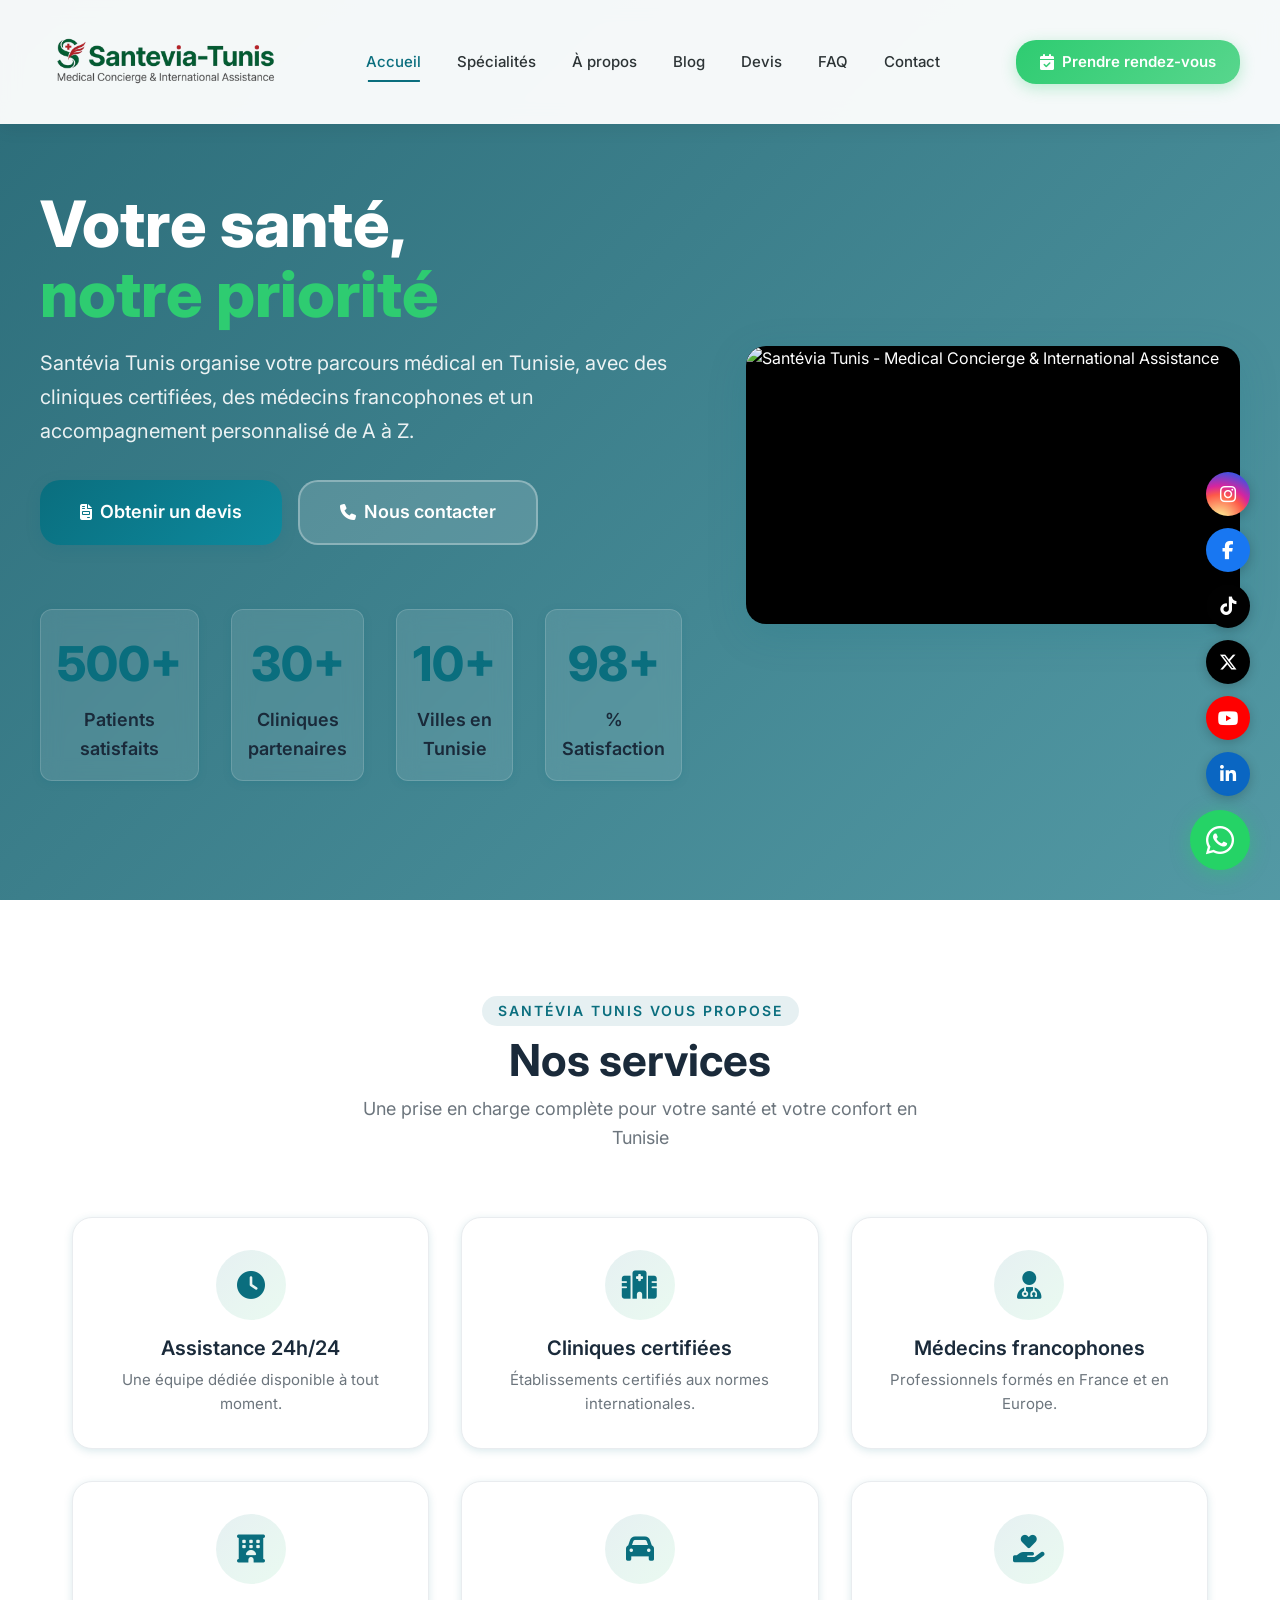
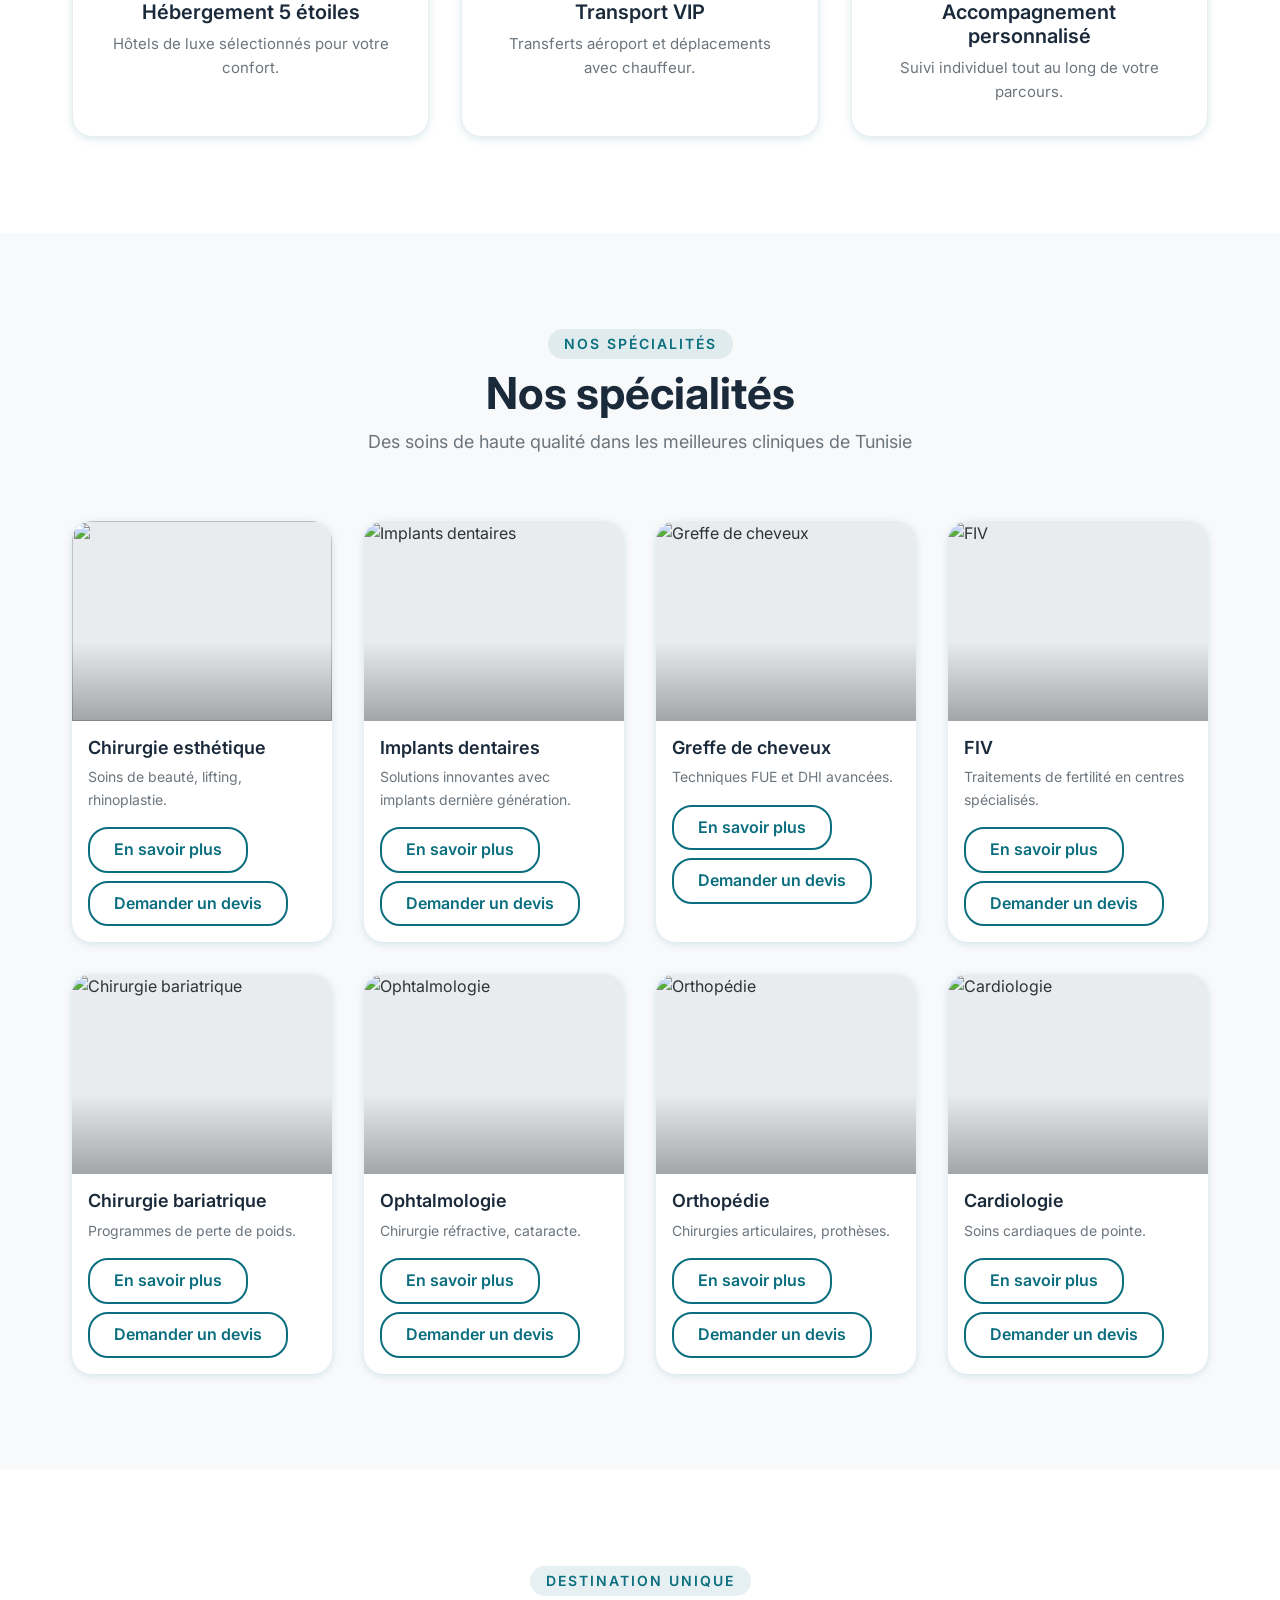
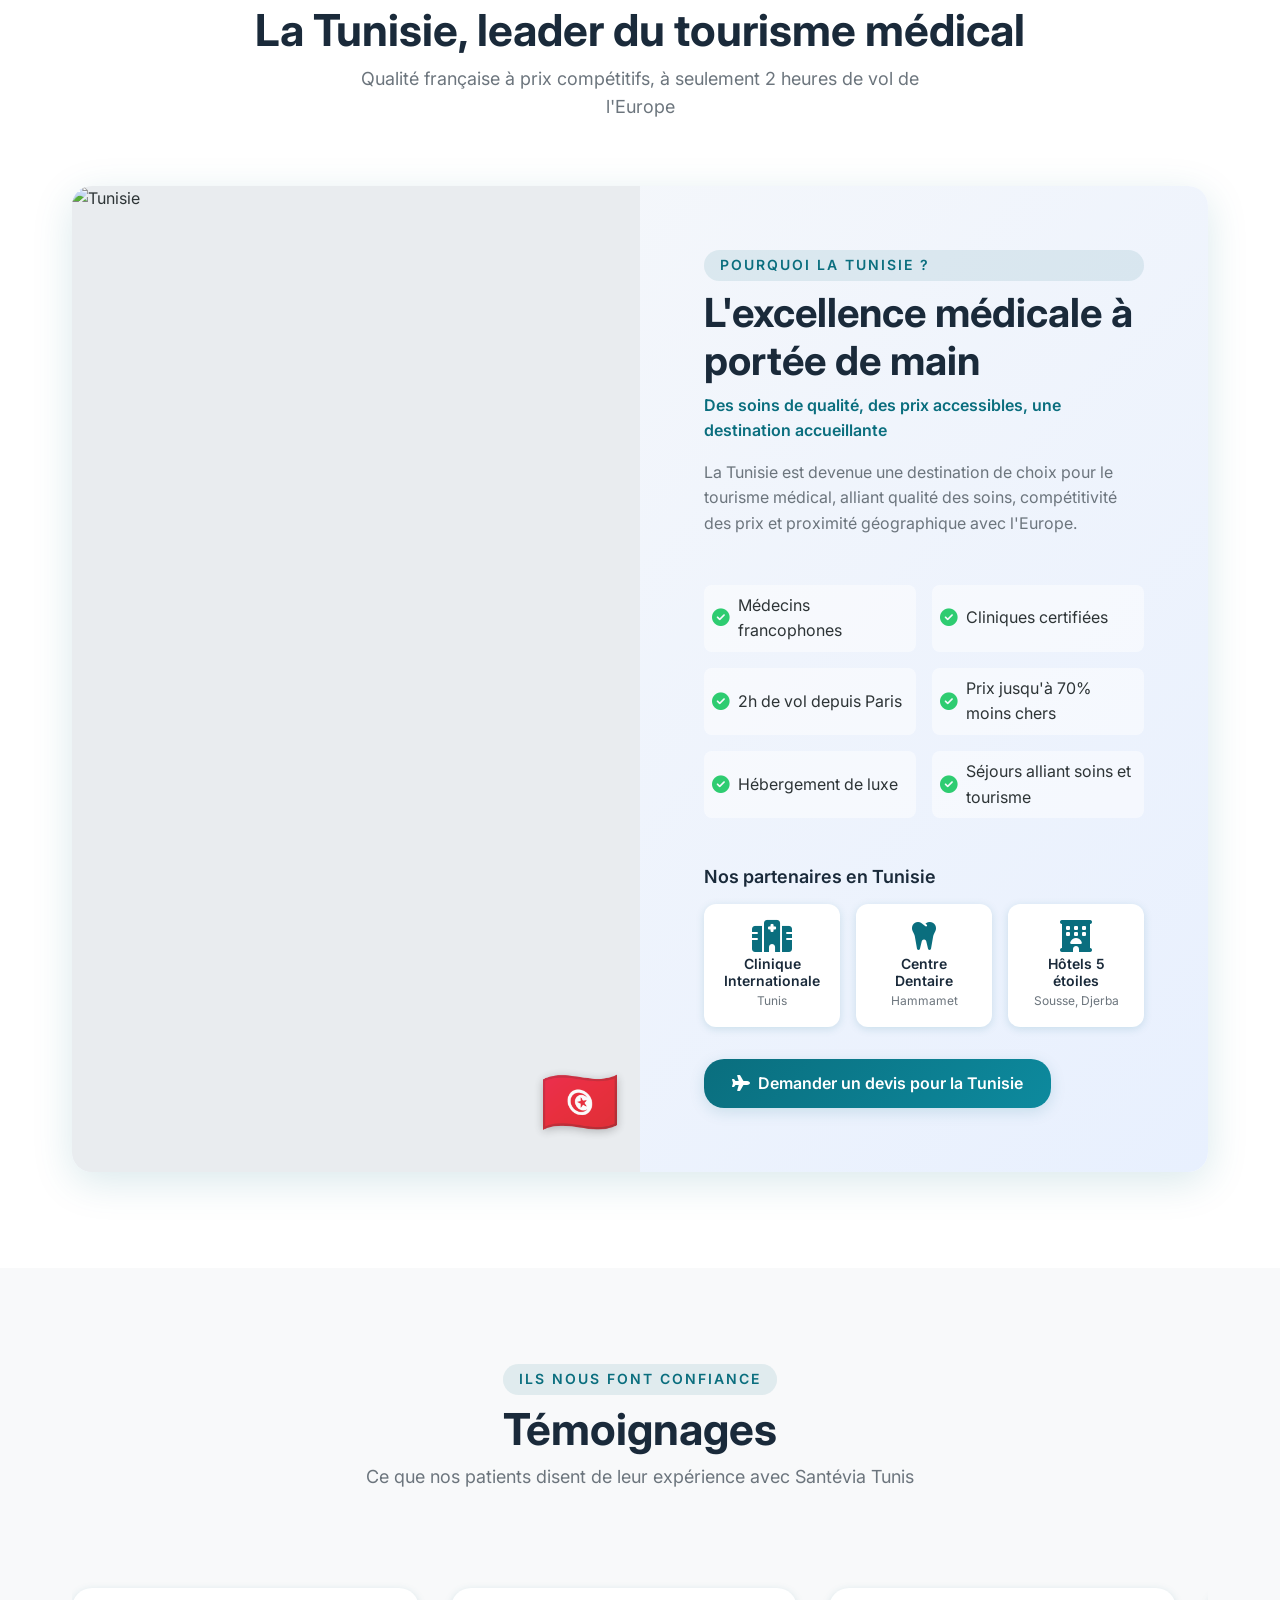
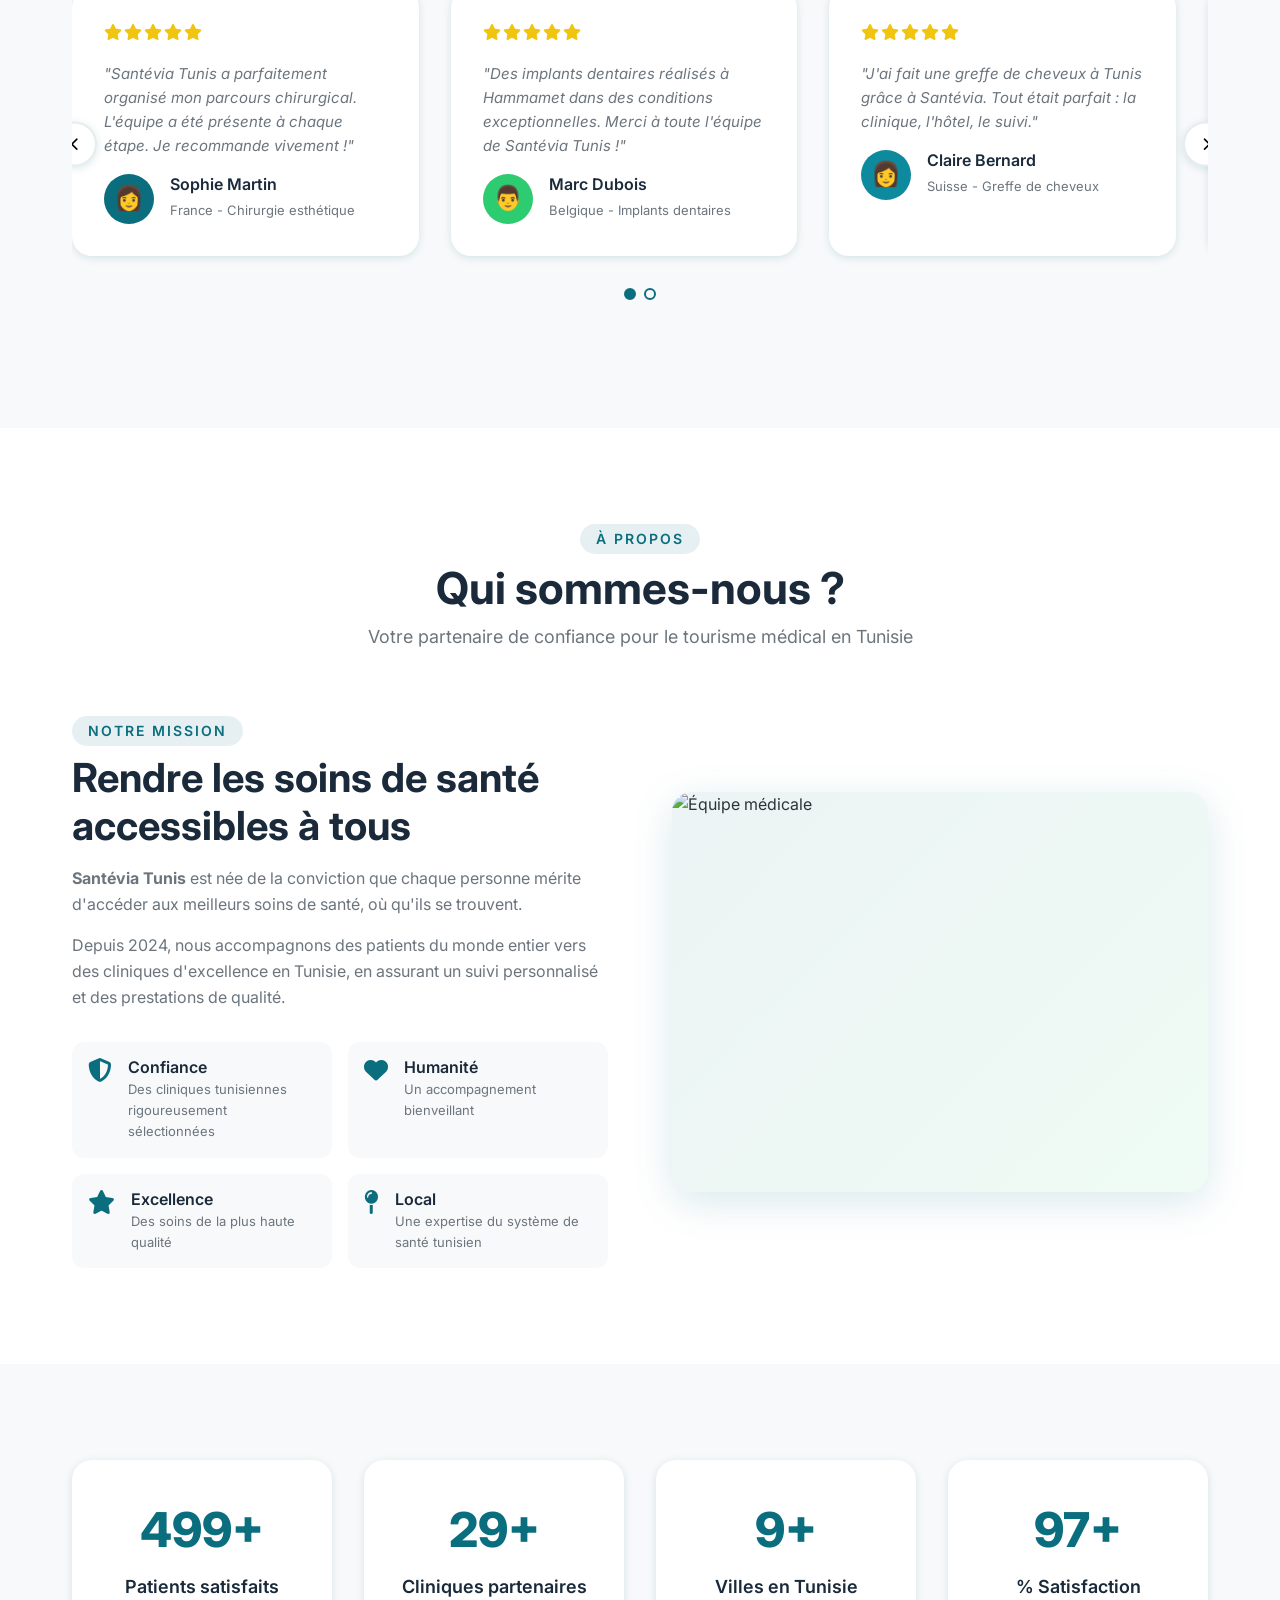
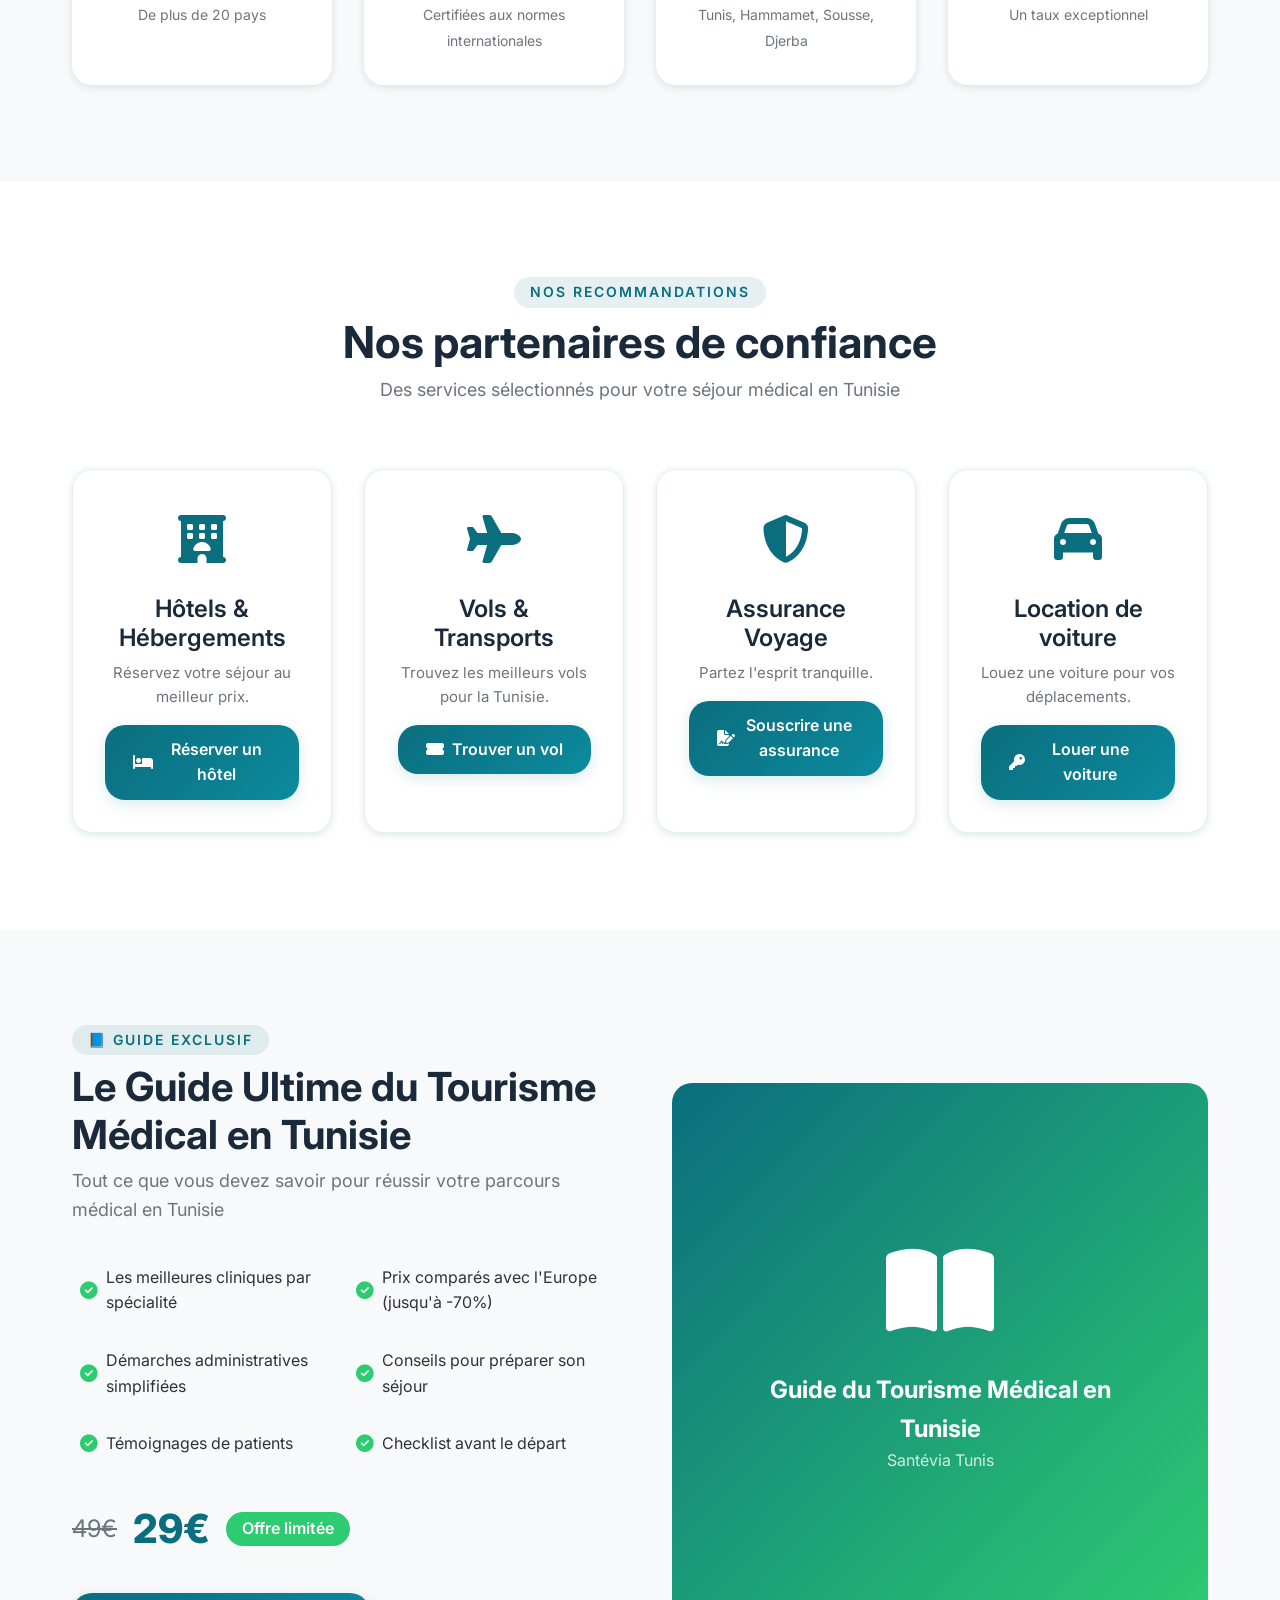
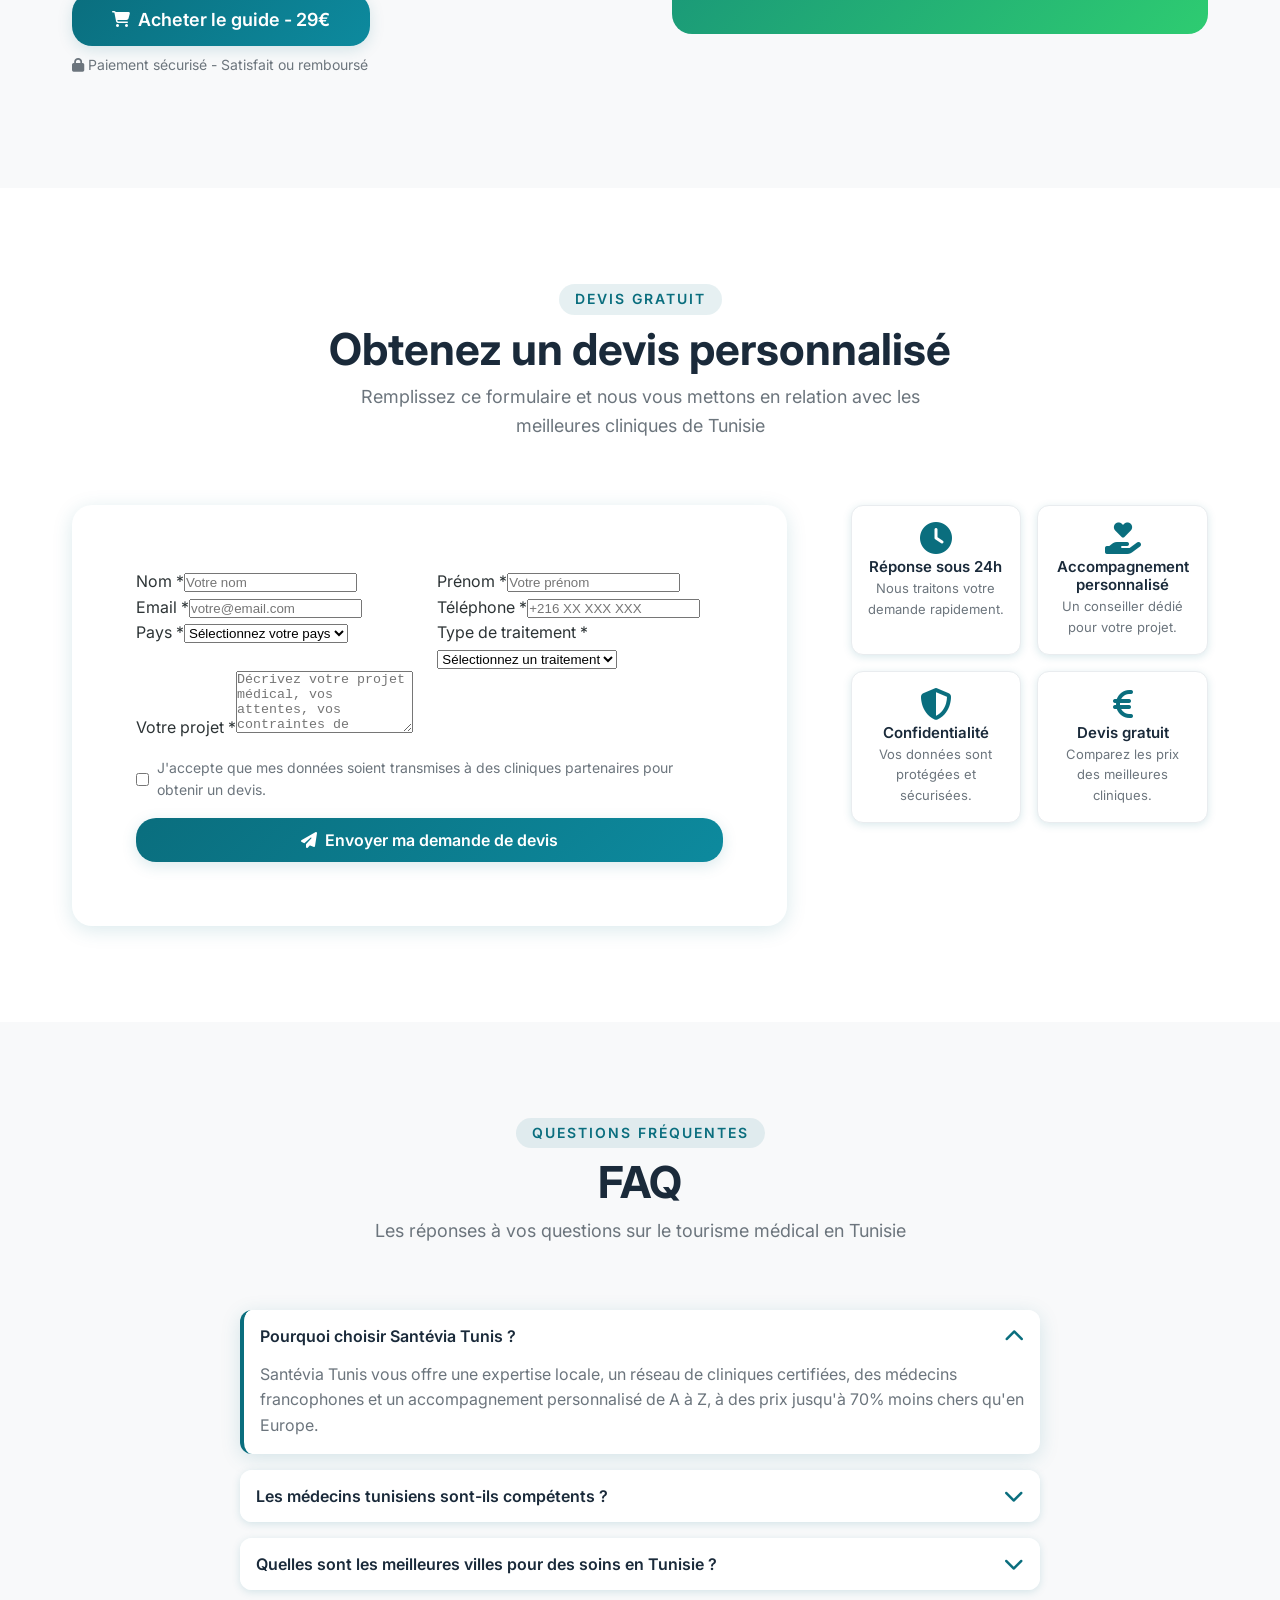
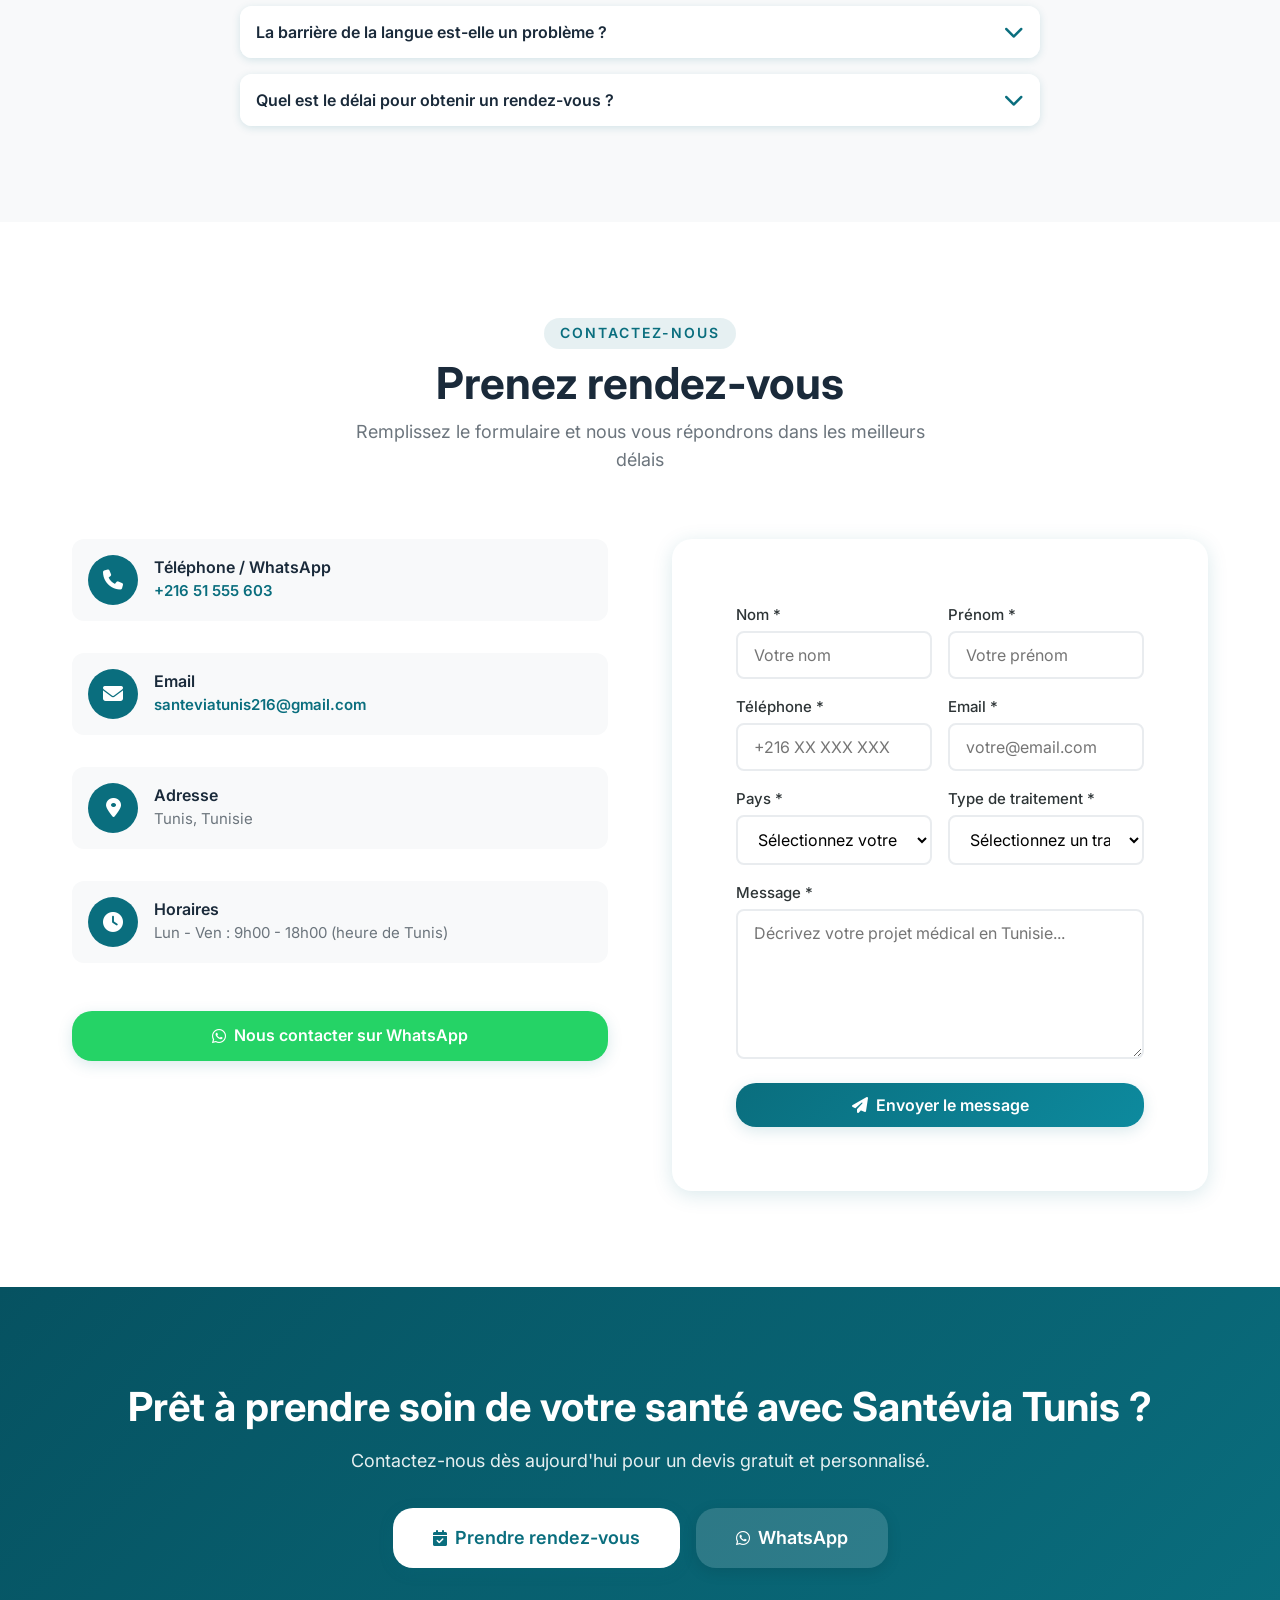
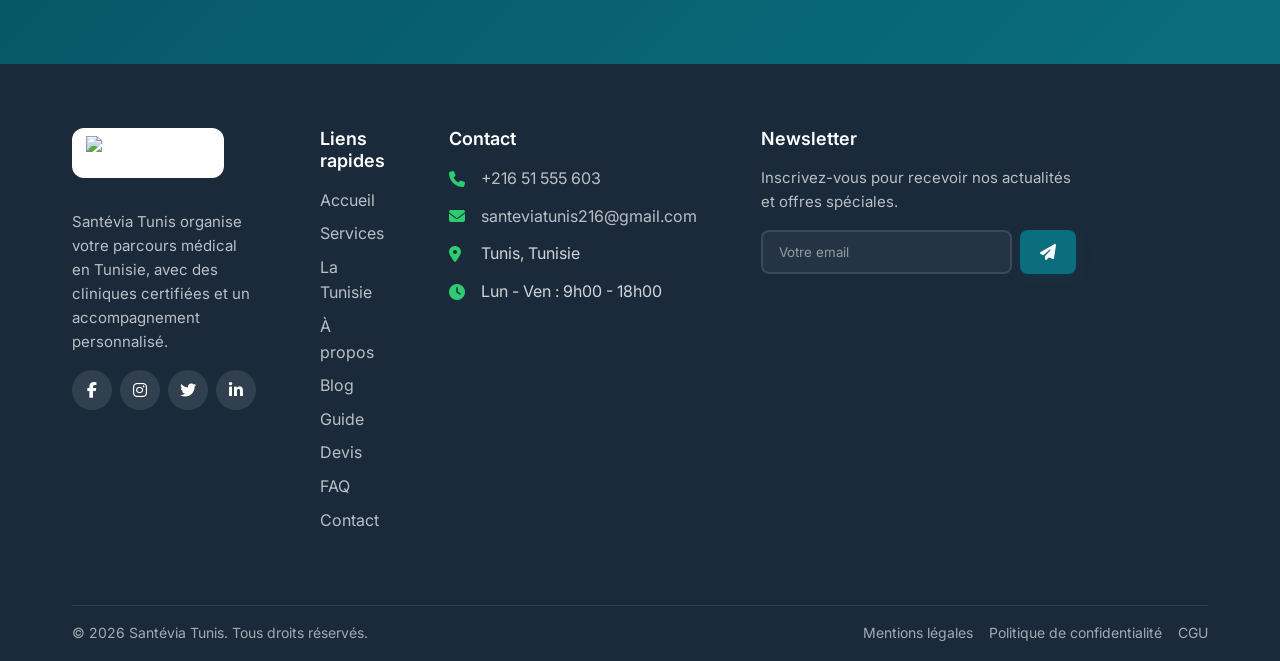
==== commit fb1b0ded: "Update fmt.Println message from 'Hello' to 'Goodbye'" ====
--- a/index.html
+++ b/index.html
@@ -16,7 +16,7 @@
     <header class="header">
         <nav class="navbar container">
             <a href="#" class="logo-santevia">
-                <img src="images/logo.png" alt="Santévia Tunis" class="logo-img" />
+                <img src="logo.png" alt="Santévia Tunis" class="logo-img" />
             </a>
             <ul class="nav-menu">
                 <li><a href="#accueil" class="active">Accueil</a></li>
@@ -381,4 +381,4 @@
 
     <script src="script.js"></script>
 </body>
-</html>+</html>
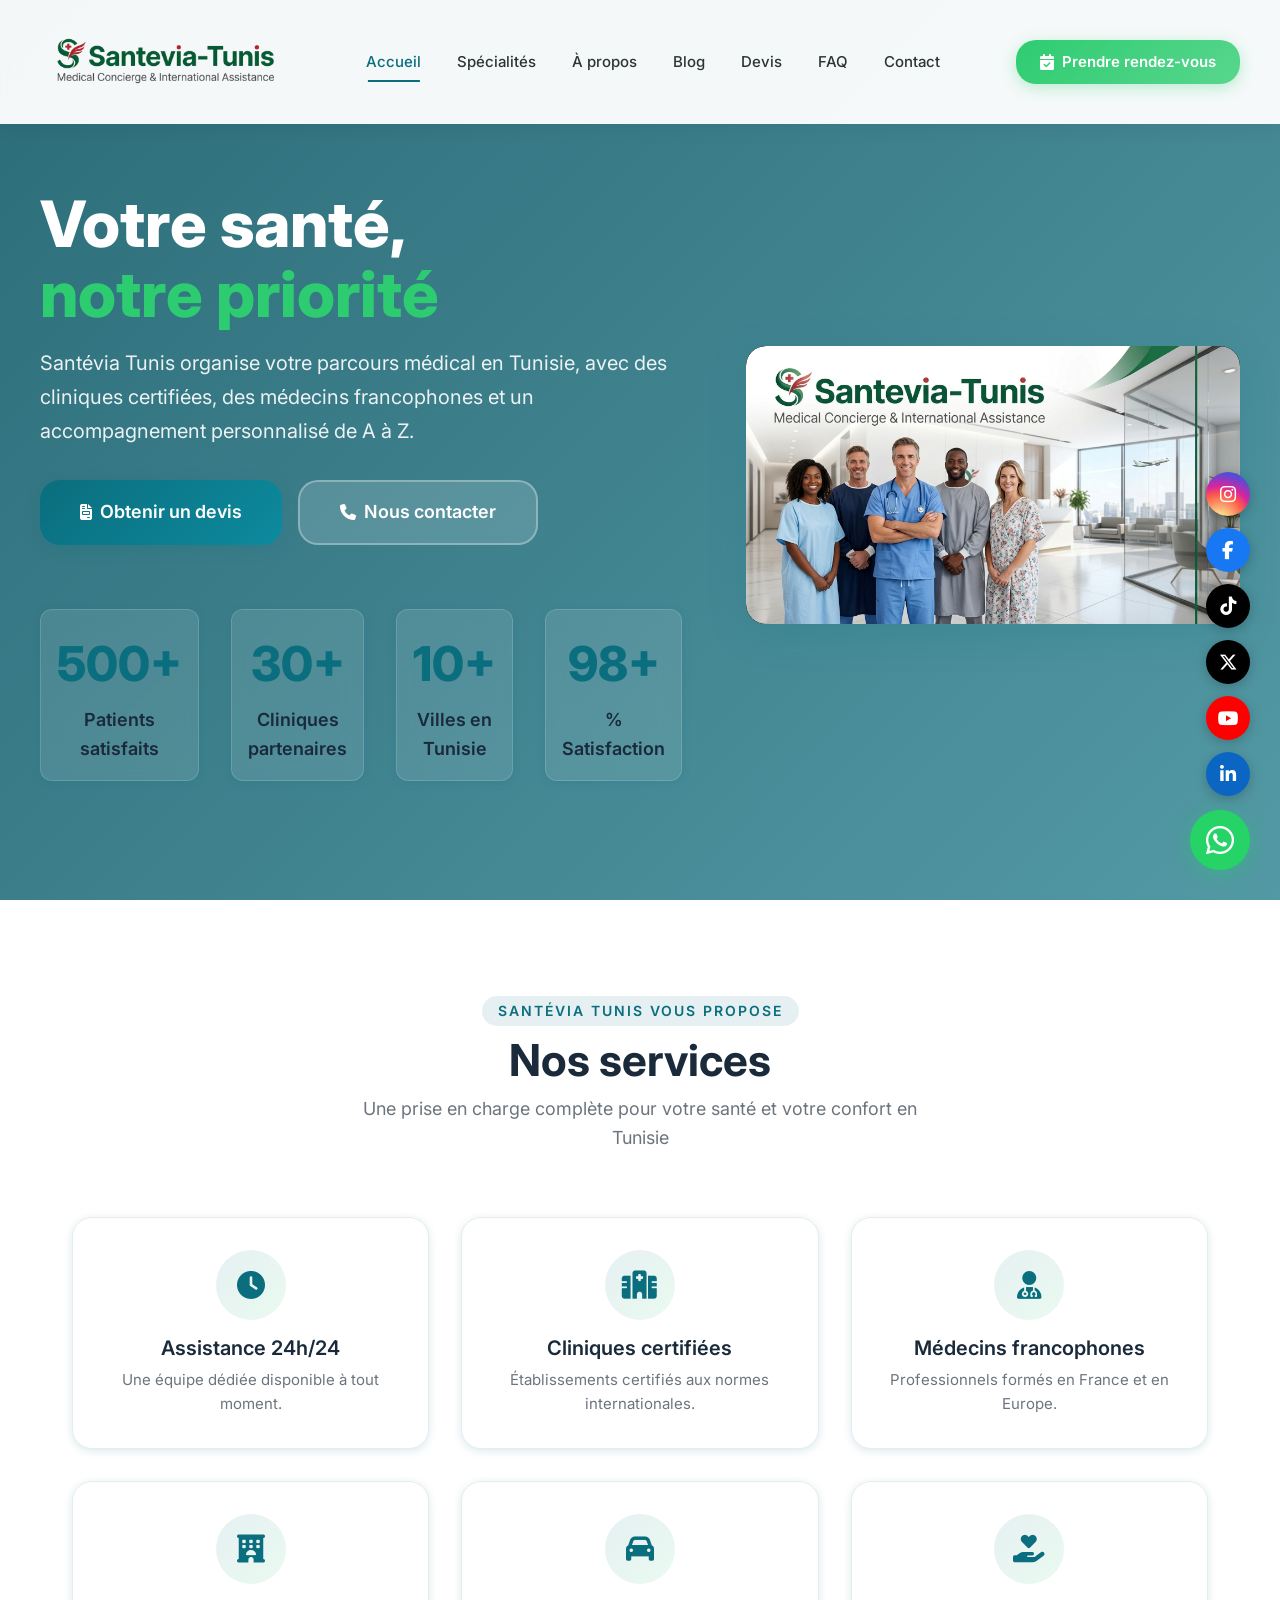
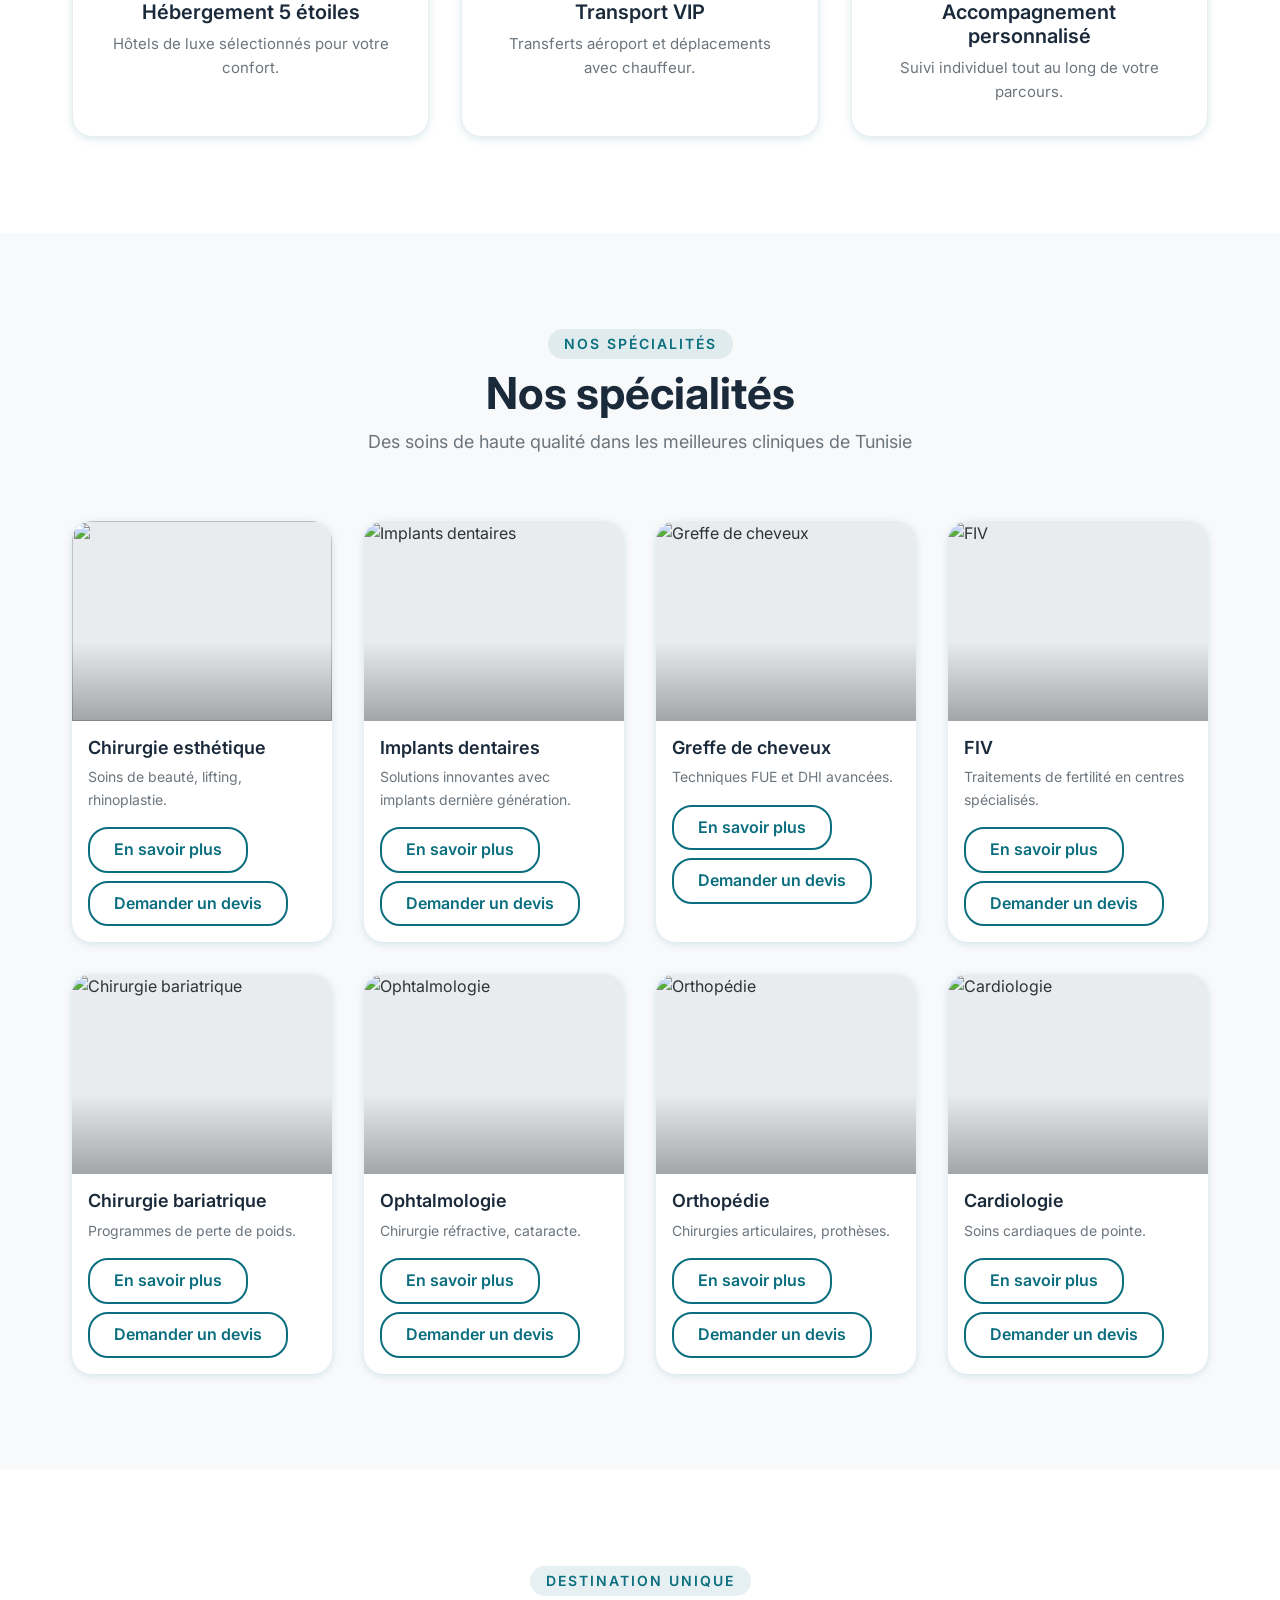
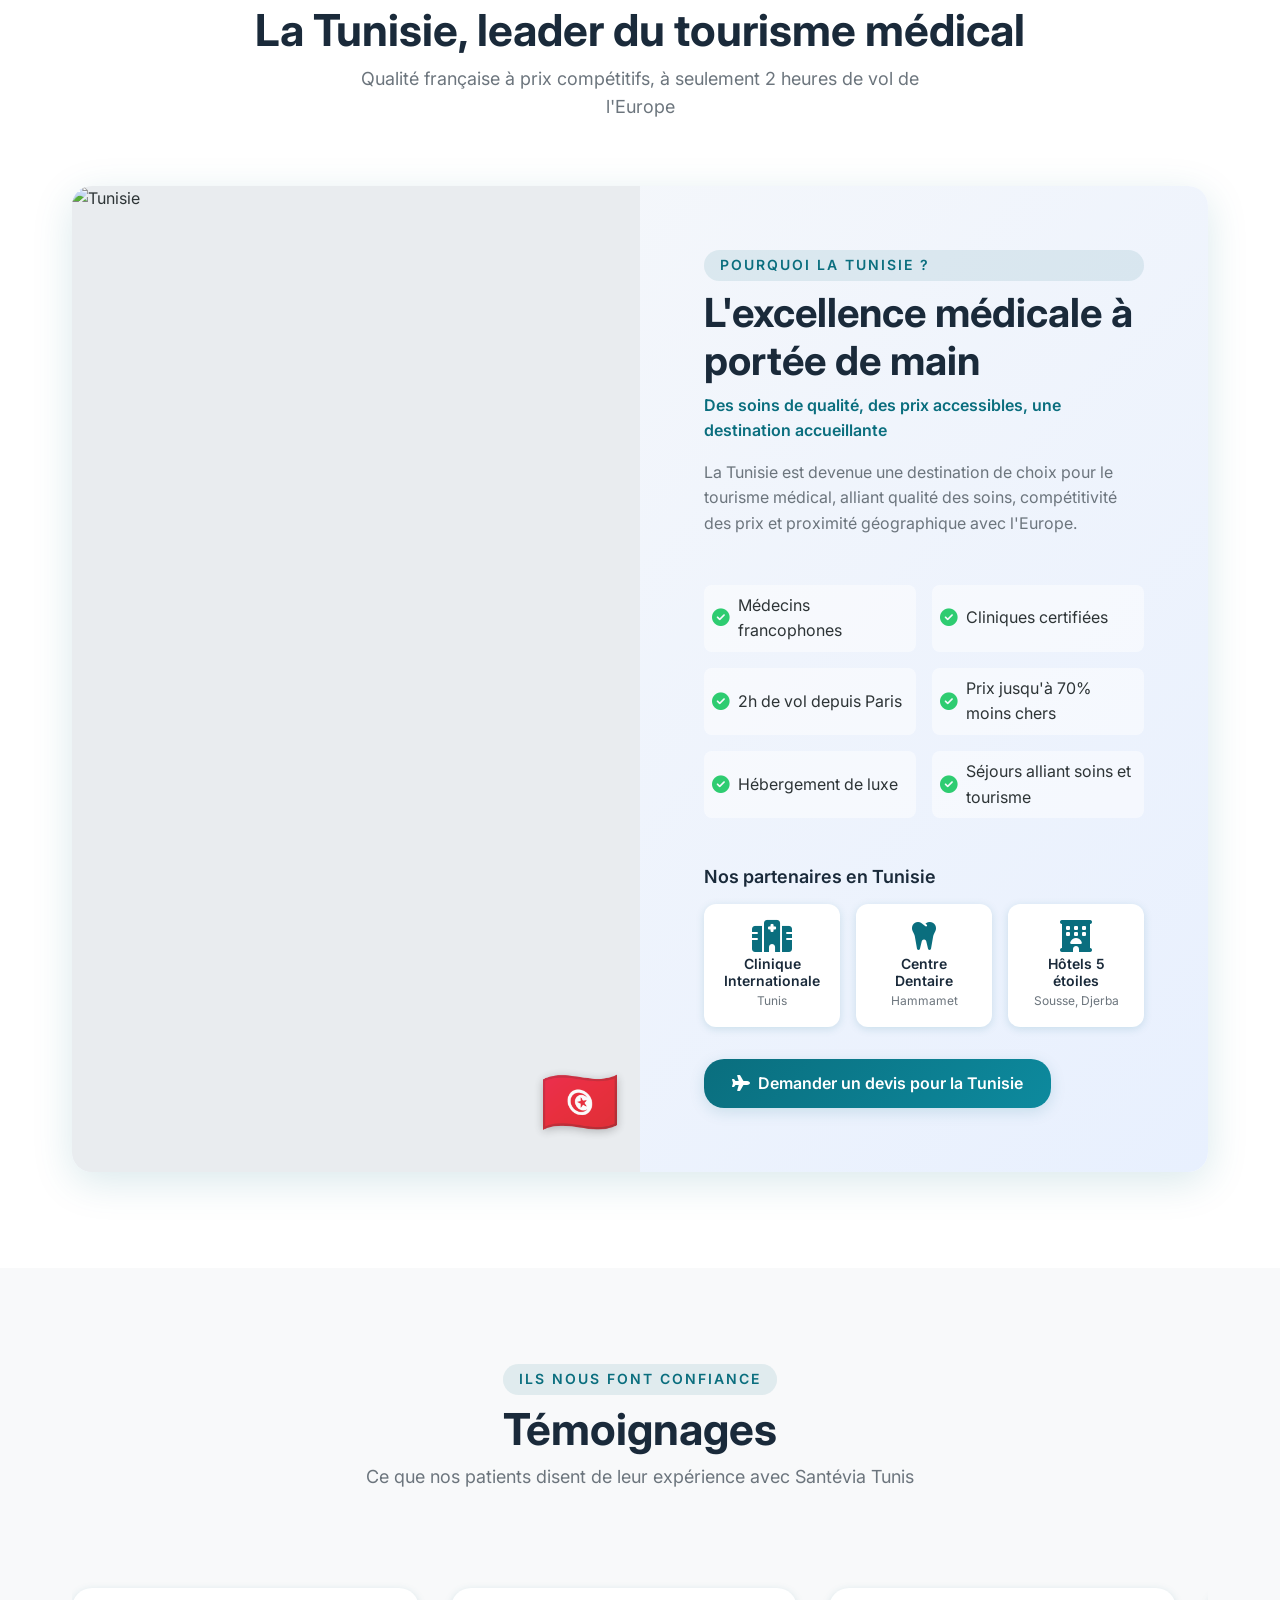
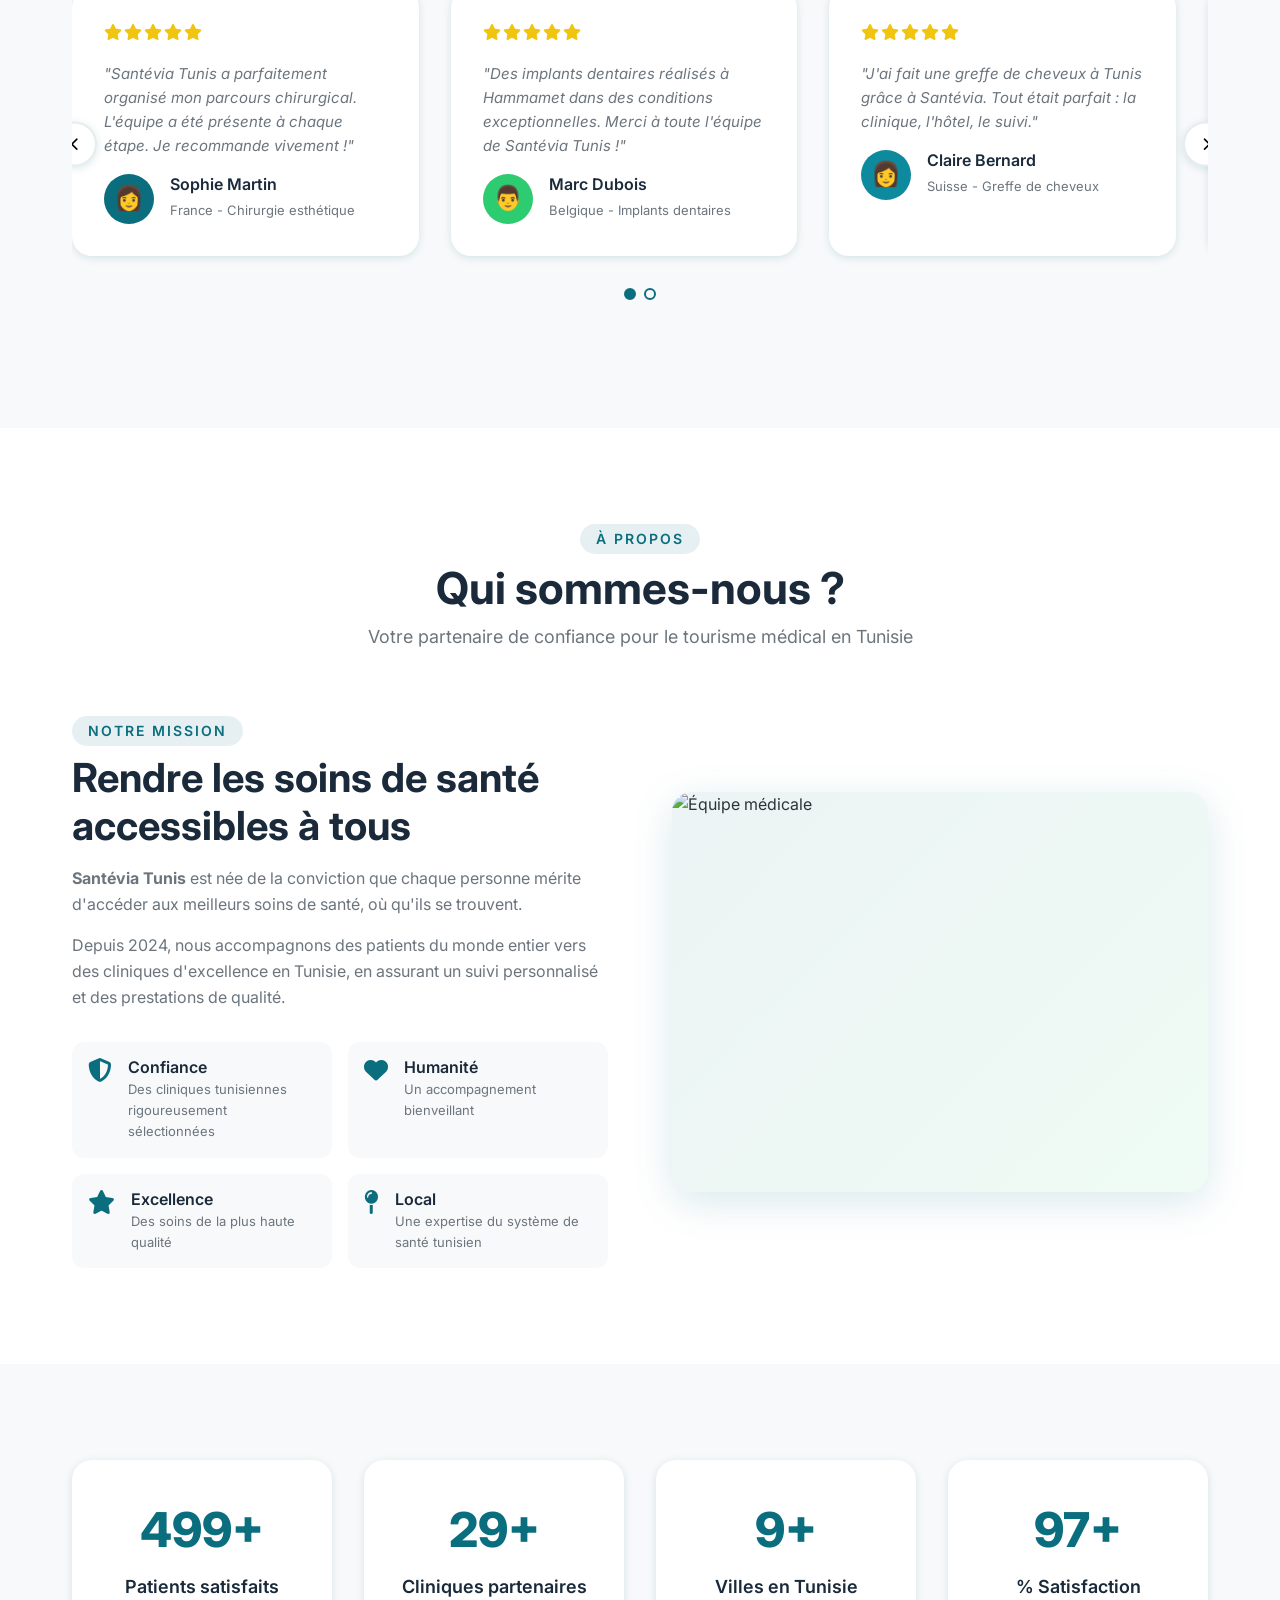
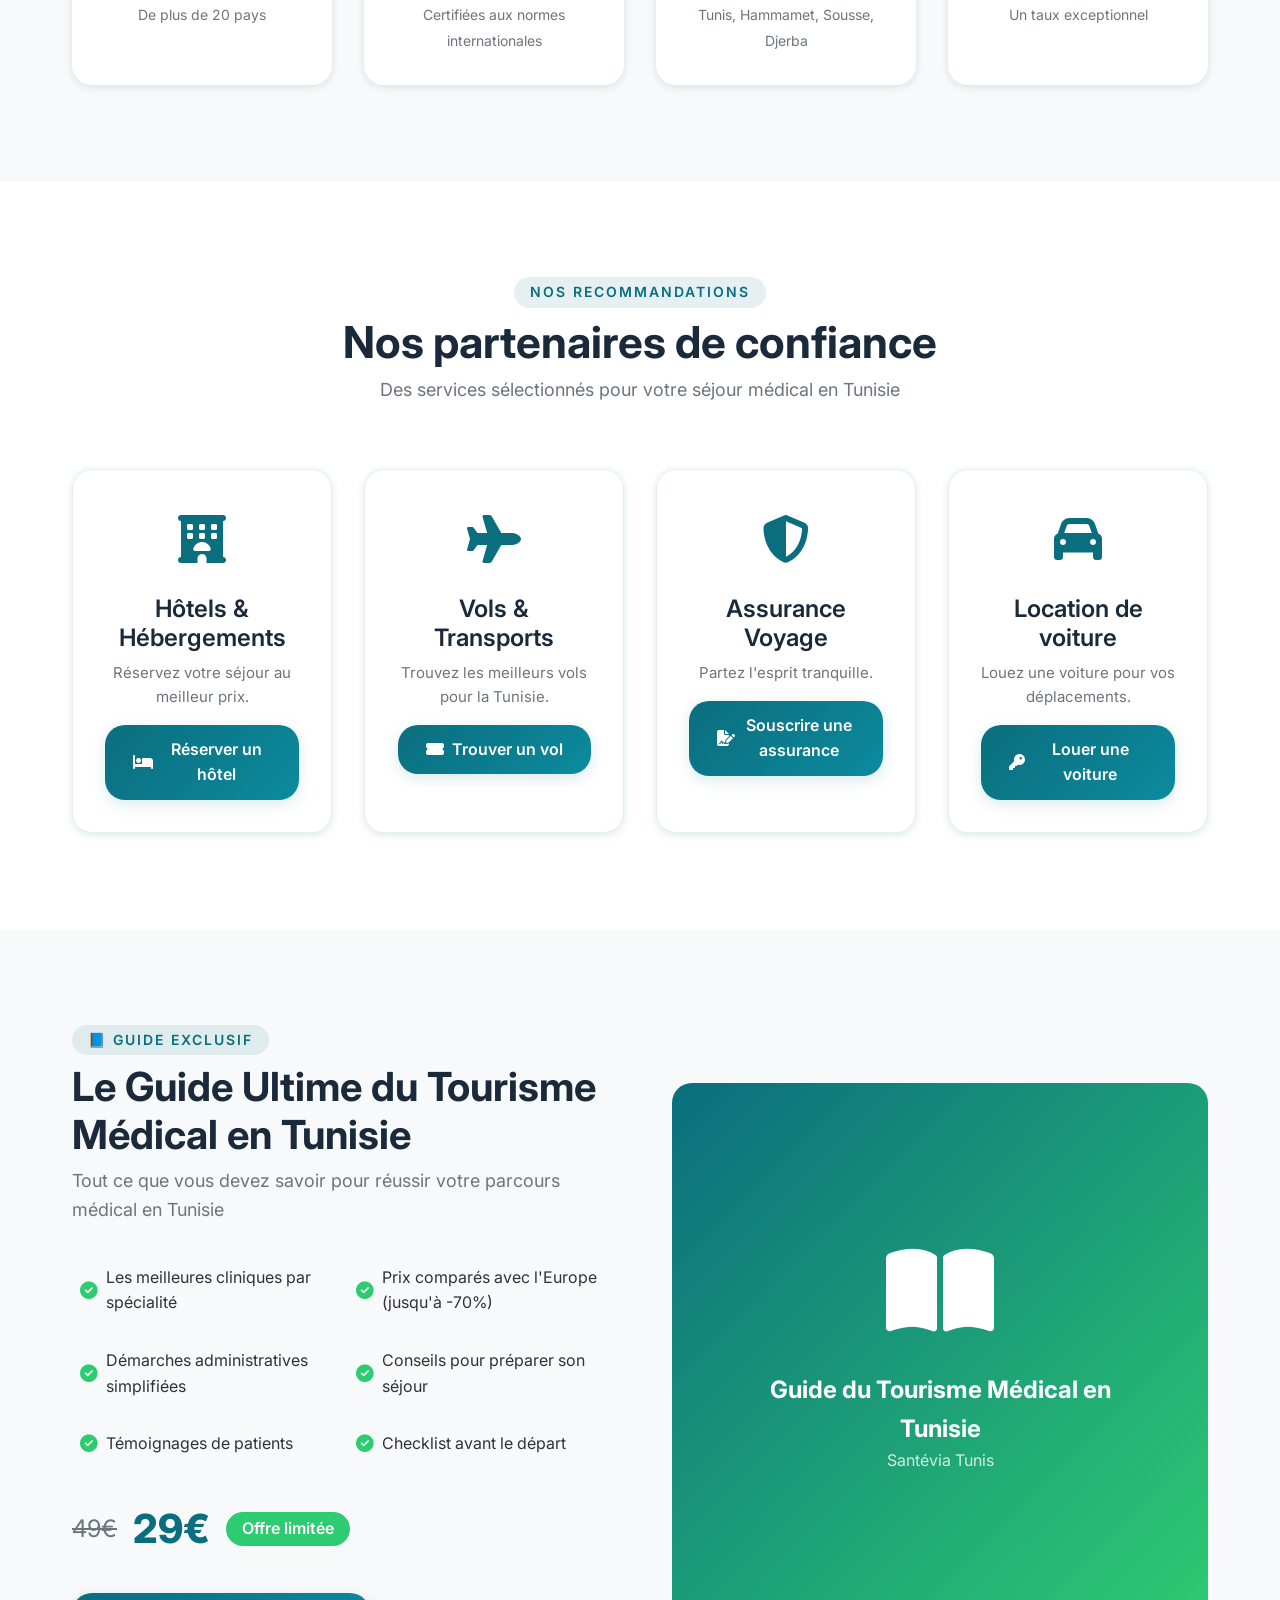
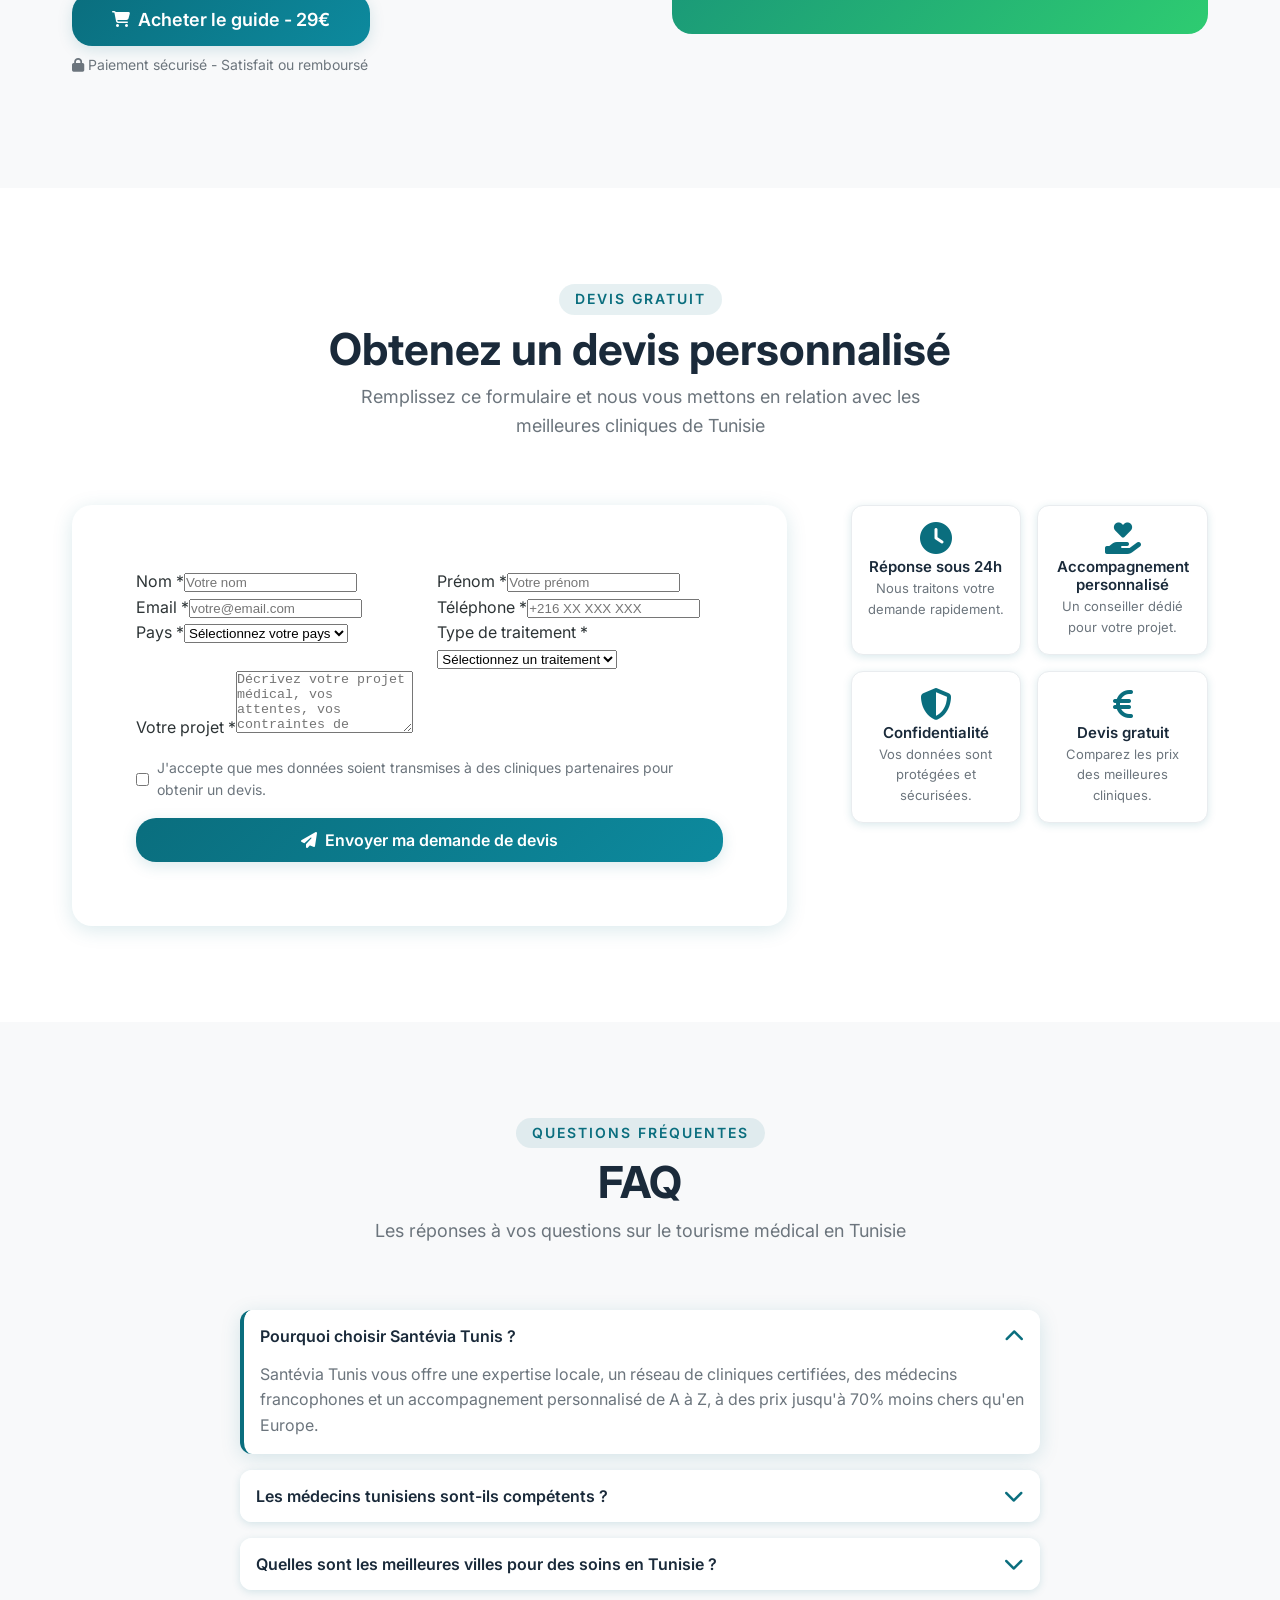
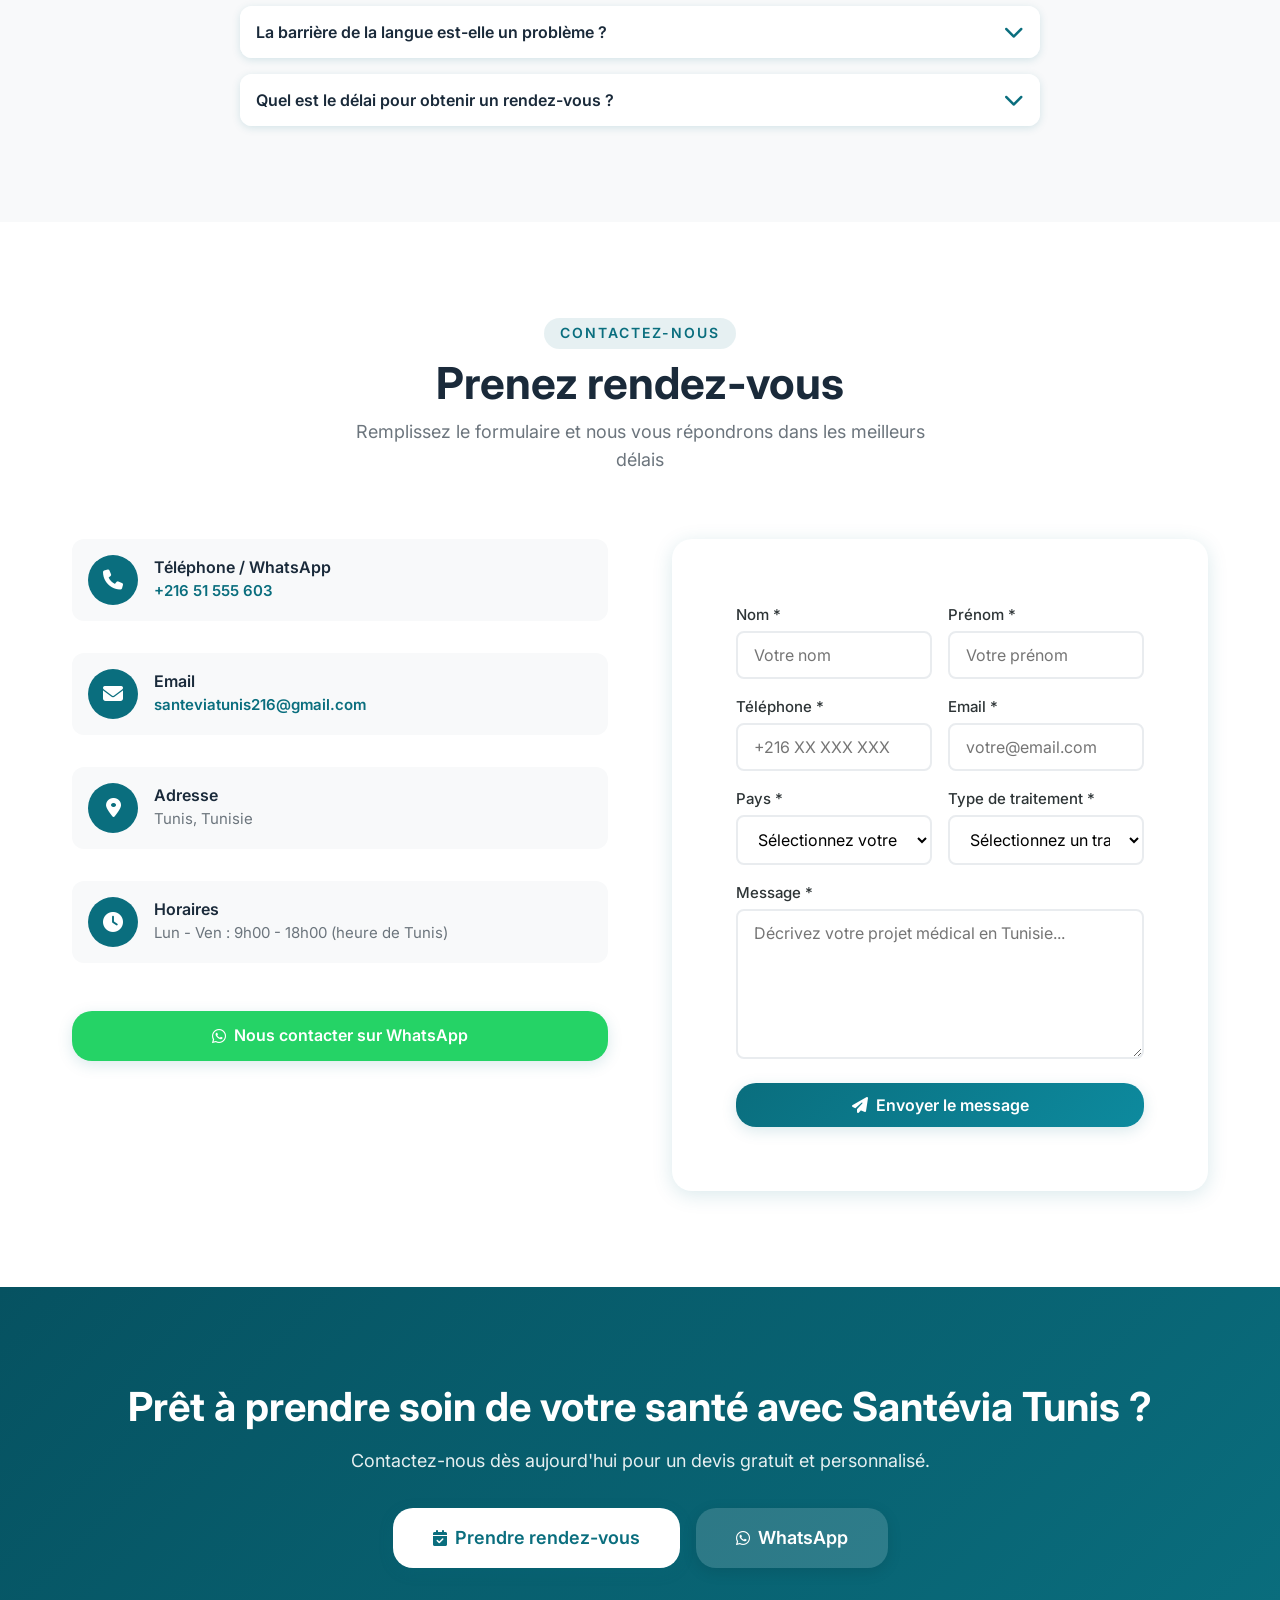
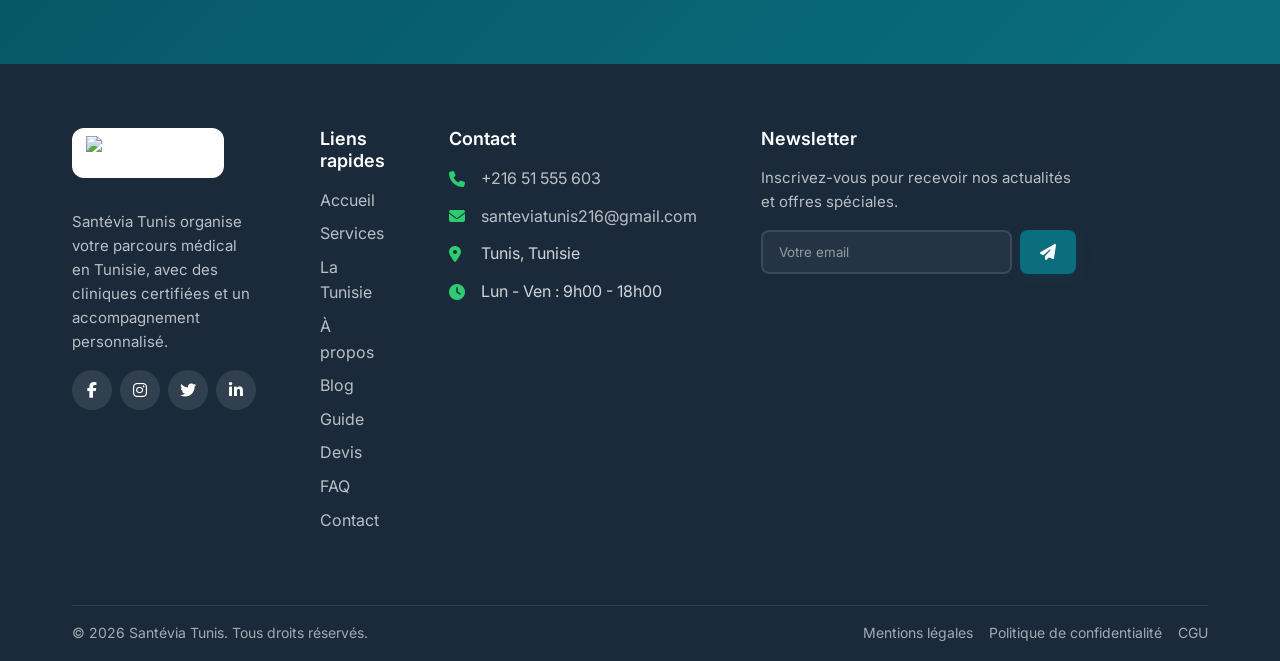
==== commit e7488d7d: "Update index.html" ====
--- a/index.html
+++ b/index.html
@@ -52,7 +52,7 @@
                         </div>
                     </div>
                     <div class="hero-video fade-in">
-                        <img src="images/accueil.png" alt="Santévia Tunis - Medical Concierge & International Assistance" style="width:100%; height:100%; object-fit:cover; border-radius:inherit; display:block;" />
+                        <img src="accueil.png" alt="Santévia Tunis - Medical Concierge & International Assistance" style="width:100%; height:100%; object-fit:cover; border-radius:inherit; display:block;" />
                     </div>
                 </div>
             </div>
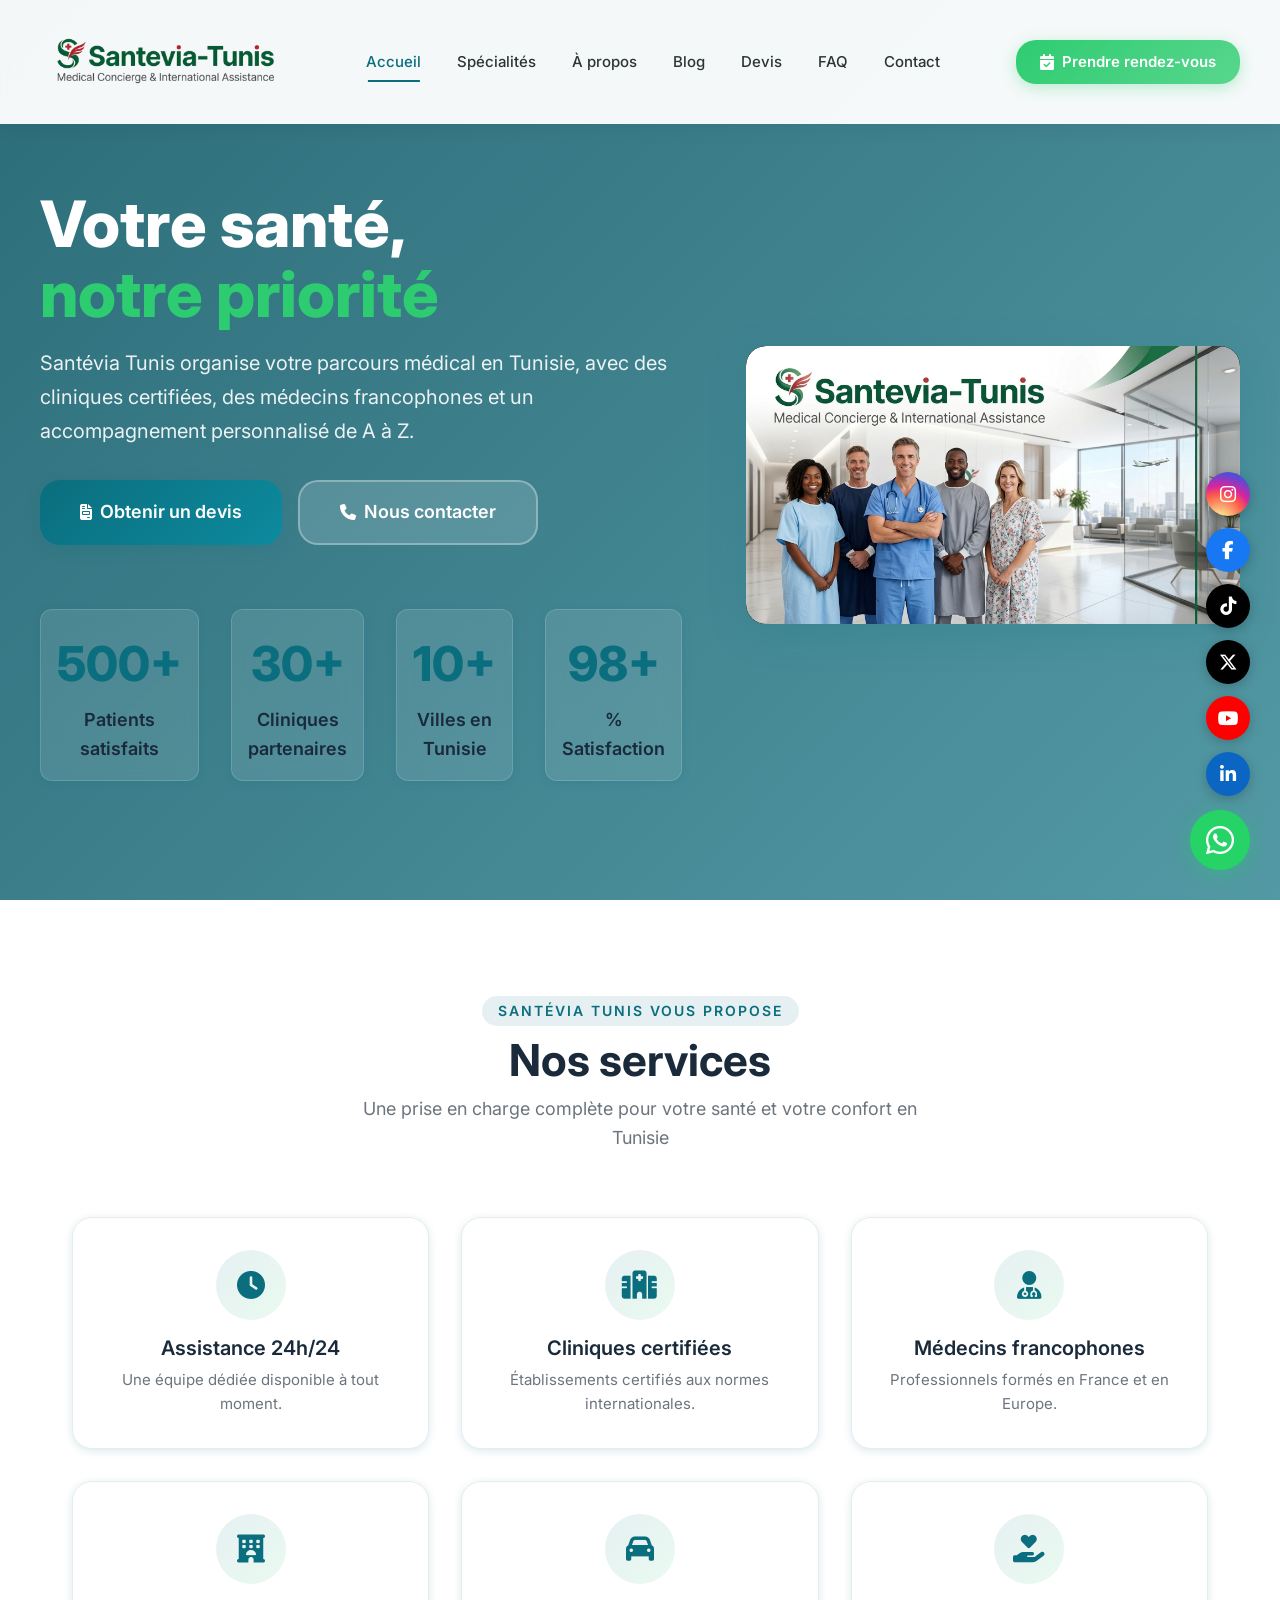
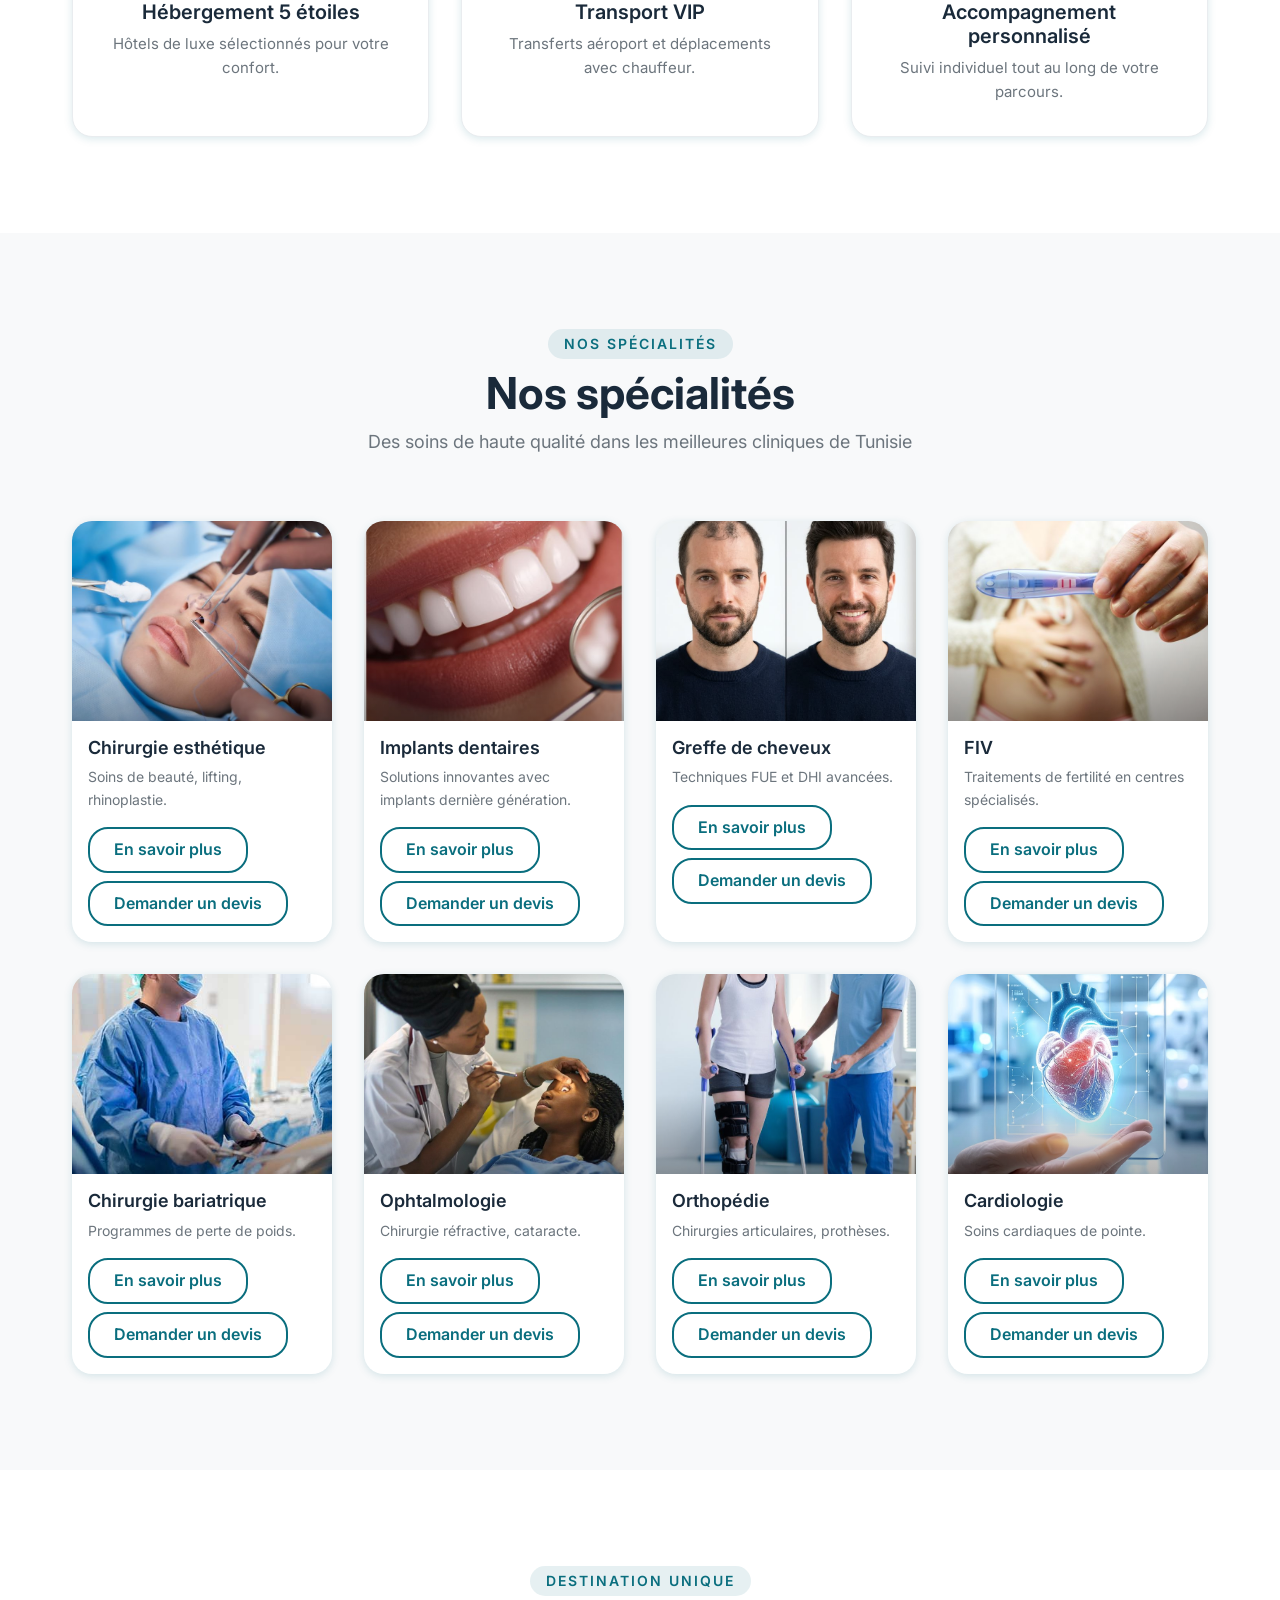
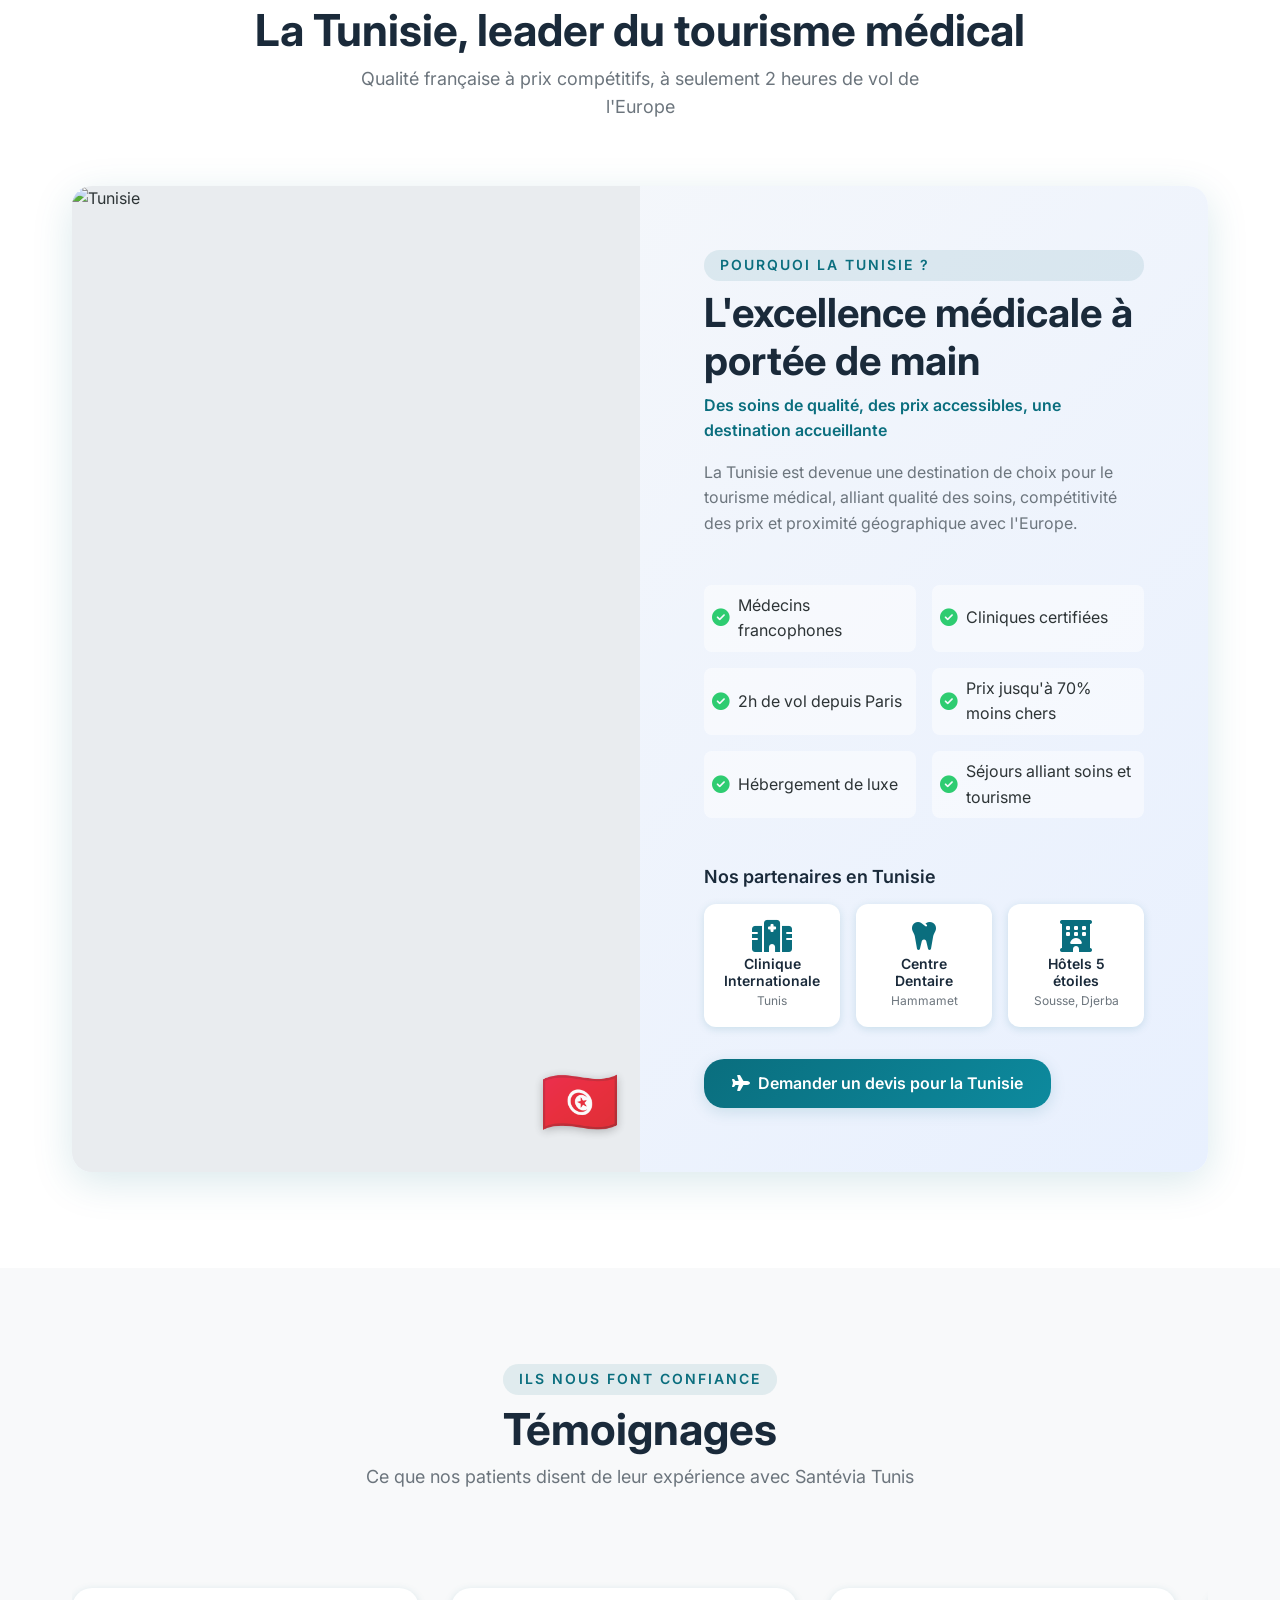
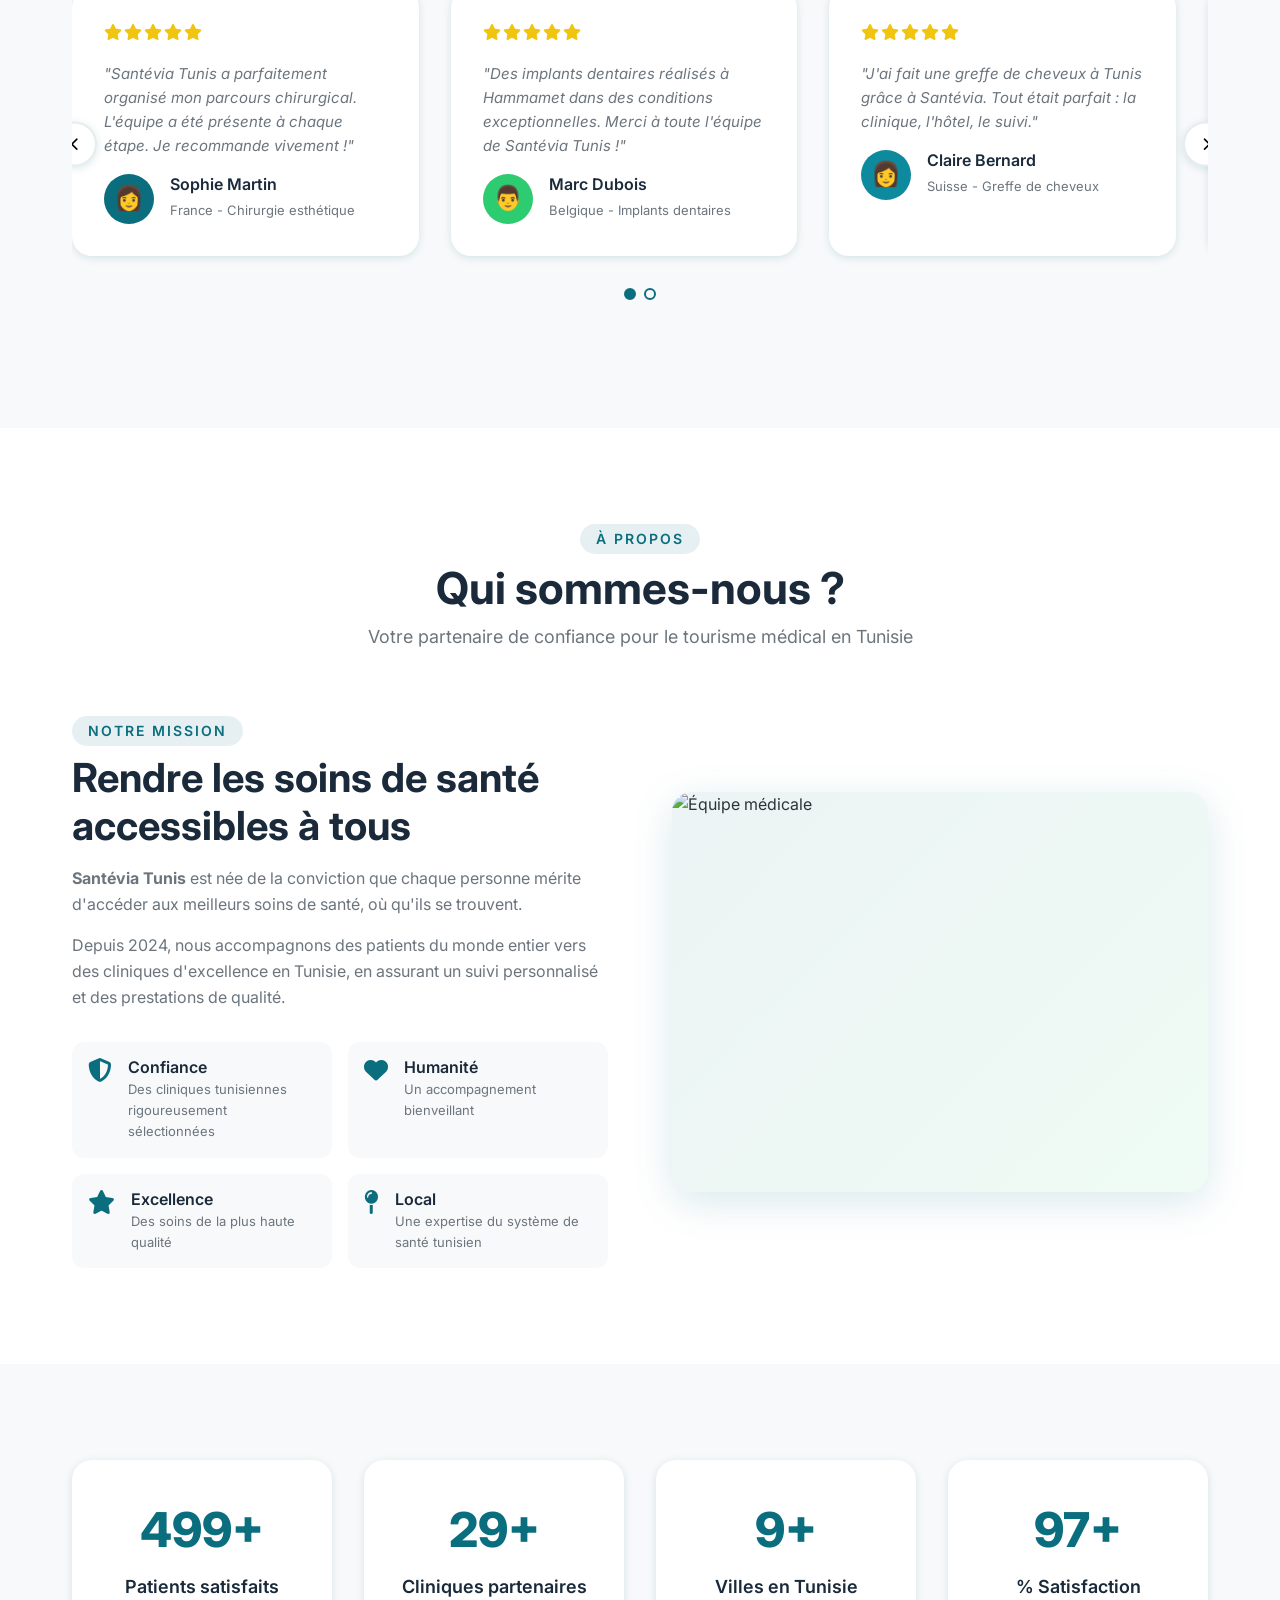
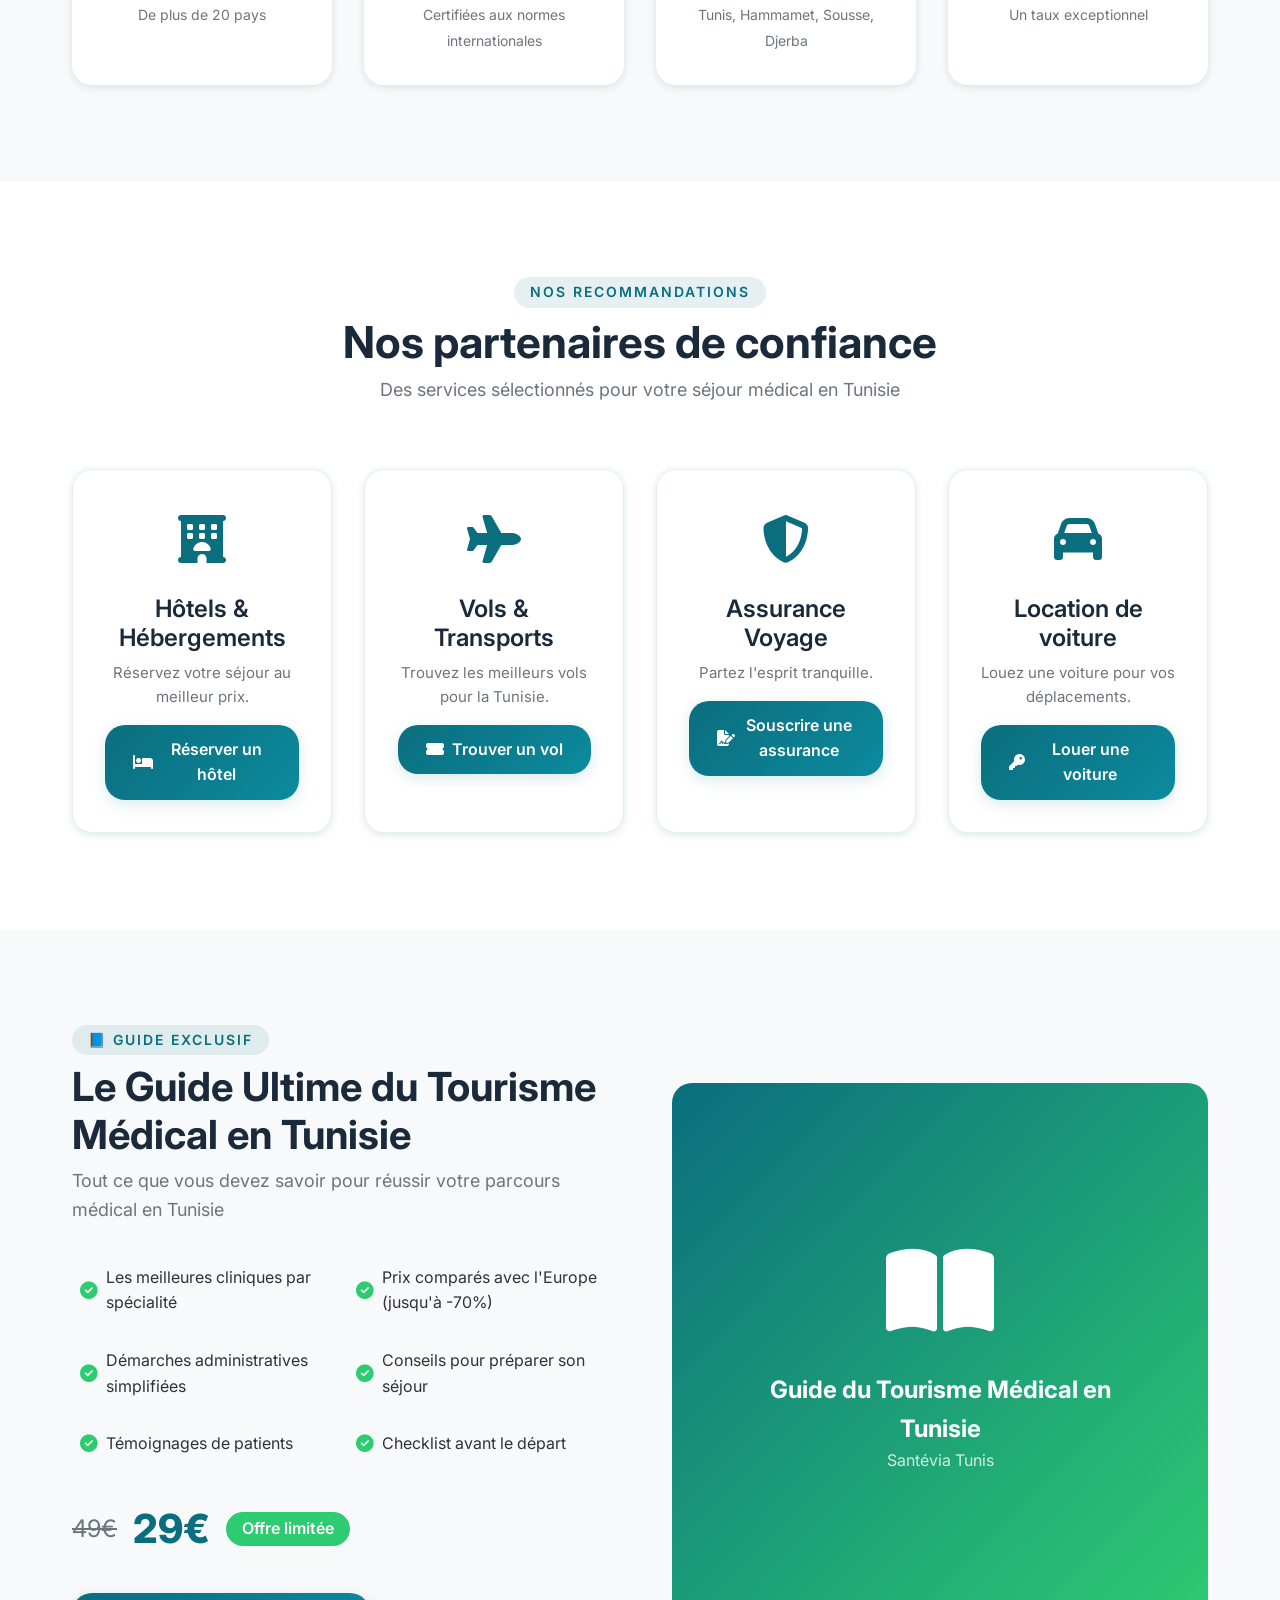
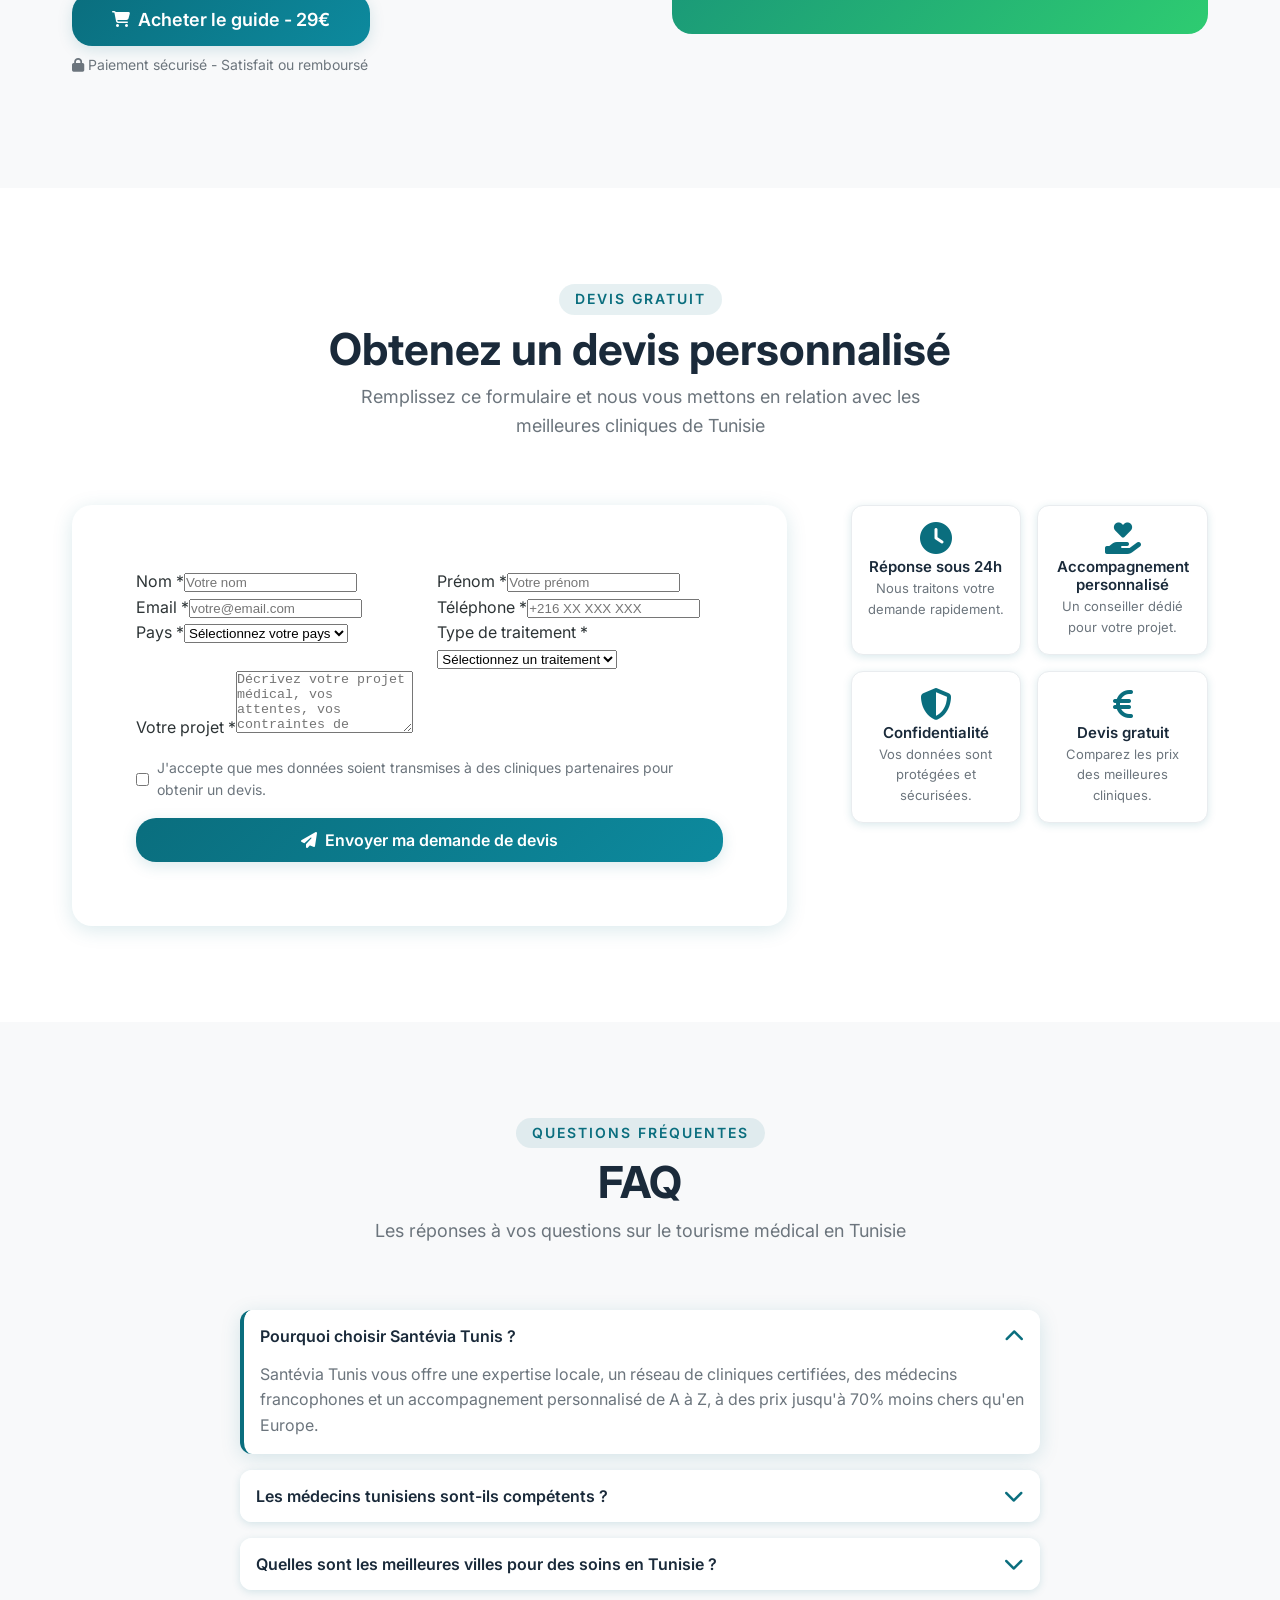
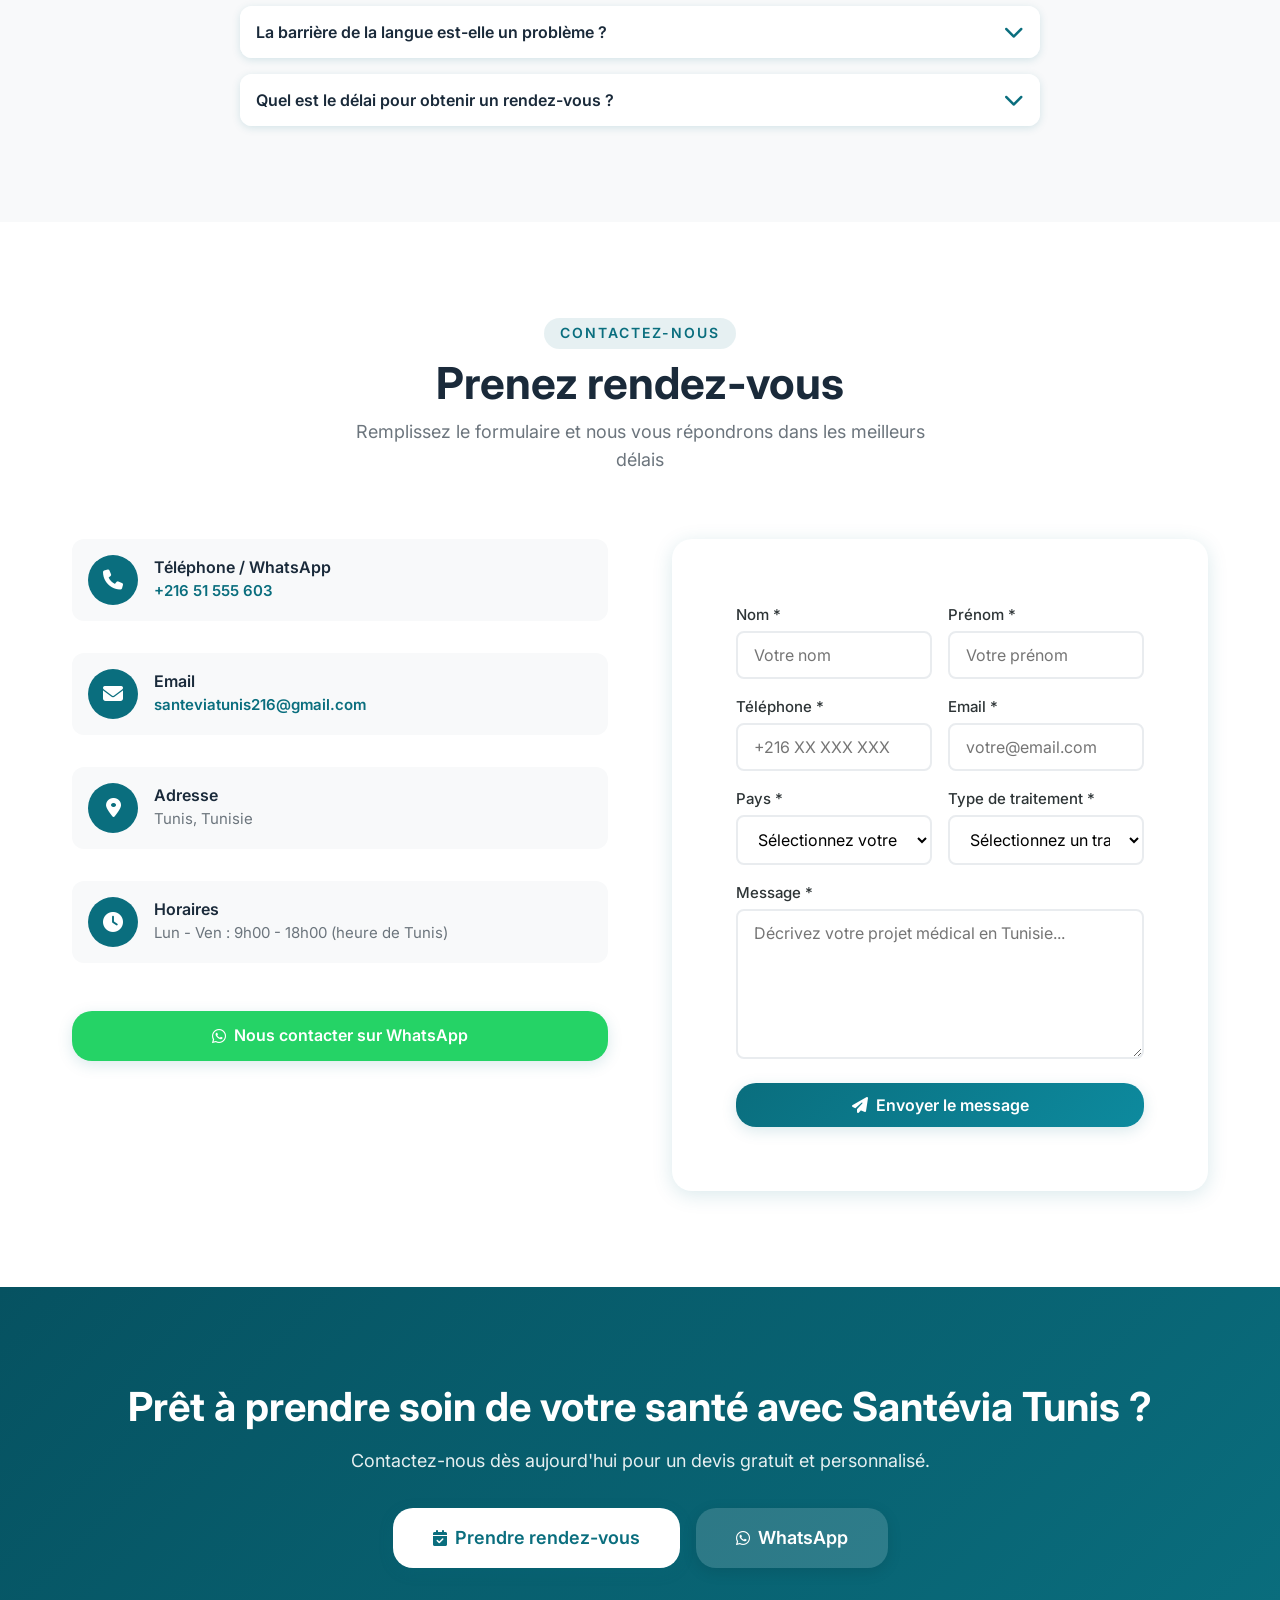
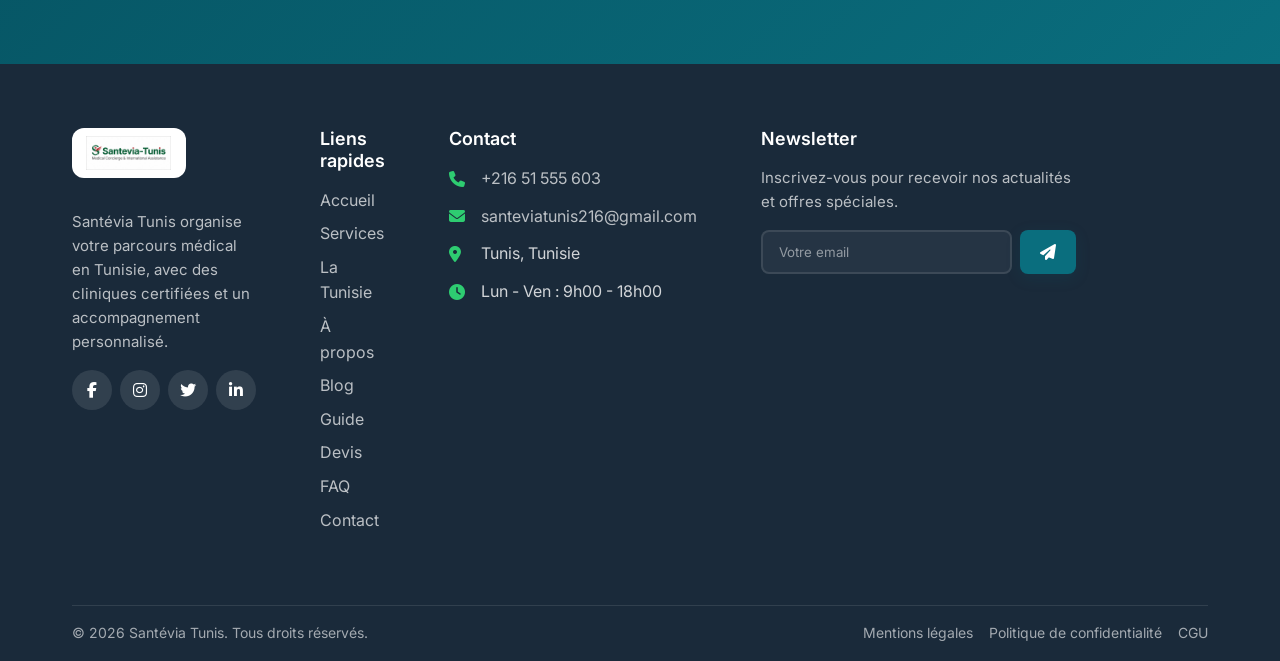
==== commit 249bcebf: "Update fmt.Println message from 'Hello' to 'Goodbye'" ====
--- a/index.html
+++ b/index.html
@@ -5,7 +5,7 @@
     <meta name="viewport" content="width=device-width, initial-scale=1.0" />
     <title>Santévia Tunis - Votre santé, notre priorité</title>
     <meta name="description" content="Santévia Tunis organise votre parcours médical en Tunisie. Cliniques certifiées, médecins expérimentés, accompagnement personnalisé." />
-    <link rel="icon" type="image/jpeg" href="images/flavicon.jpeg" />
+    <link rel="icon" type="image/jpeg" href="flavicon.jpeg" />
     <link href="https://fonts.googleapis.com/css2?family=Inter:wght@300;400;500;600;700;800&display=swap" rel="stylesheet" />
     <link rel="stylesheet" href="https://cdnjs.cloudflare.com/ajax/libs/font-awesome/6.4.0/css/all.min.css" />
     <script src="https://cdn.jsdelivr.net/npm/@emailjs/browser@3/dist/email.min.js"></script>
@@ -86,14 +86,14 @@
                     <p class="section-subtitle">Des soins de haute qualité dans les meilleures cliniques de Tunisie</p>
                 </div>
                 <div class="services-grid">
-                    <div class="service-card fade-in"><div class="service-image"><a href="chirurgie-esthetique.html"><img src="images/C esth.jpg" /><div class="service-overlay"></div></a></div><div class="service-content"><h3><a href="chirurgie-esthetique.html" style="color:inherit;">Chirurgie esthétique</a></h3><p>Soins de beauté, lifting, rhinoplastie.</p><div style="display:flex; gap:0.5rem; flex-wrap:wrap;"><a href="chirurgie-esthetique.html" class="btn btn-outline">En savoir plus</a><a href="#contact" class="btn btn-outline">Demander un devis</a></div></div></div>
-                    <div class="service-card fade-in"><div class="service-image"><a href="implants-dentaires.html"><img src="images/dent.jpg" alt="Implants dentaires" /><div class="service-overlay"></div></a></div><div class="service-content"><h3><a href="implants-dentaires.html" style="color:inherit;">Implants dentaires</a></h3><p>Solutions innovantes avec implants dernière génération.</p><div style="display:flex; gap:0.5rem; flex-wrap:wrap;"><a href="implants-dentaires.html" class="btn btn-outline">En savoir plus</a><a href="#contact" class="btn btn-outline">Demander un devis</a></div></div></div>
-                    <div class="service-card fade-in"><div class="service-image"><a href="greffe-de-cheveux.html"><img src="images/Greff.jpg" alt="Greffe de cheveux" /><div class="service-overlay"></div></a></div><div class="service-content"><h3><a href="greffe-de-cheveux.html" style="color:inherit;">Greffe de cheveux</a></h3><p>Techniques FUE et DHI avancées.</p><div style="display:flex; gap:0.5rem; flex-wrap:wrap;"><a href="greffe-de-cheveux.html" class="btn btn-outline">En savoir plus</a><a href="#contact" class="btn btn-outline">Demander un devis</a></div></div></div>
-                    <div class="service-card fade-in"><div class="service-image"><a href="fiv.html"><img src="images/Fiv.jpg" alt="FIV" /><div class="service-overlay"></div></a></div><div class="service-content"><h3><a href="fiv.html" style="color:inherit;">FIV</a></h3><p>Traitements de fertilité en centres spécialisés.</p><div style="display:flex; gap:0.5rem; flex-wrap:wrap;"><a href="fiv.html" class="btn btn-outline">En savoir plus</a><a href="#contact" class="btn btn-outline">Demander un devis</a></div></div></div>
-                    <div class="service-card fade-in"><div class="service-image"><a href="chirurgie-bariatrique.html"><img src="images/Chirurgie batriaque.jpg" alt="Chirurgie bariatrique" /><div class="service-overlay"></div></a></div><div class="service-content"><h3><a href="chirurgie-bariatrique.html" style="color:inherit;">Chirurgie bariatrique</a></h3><p>Programmes de perte de poids.</p><div style="display:flex; gap:0.5rem; flex-wrap:wrap;"><a href="chirurgie-bariatrique.html" class="btn btn-outline">En savoir plus</a><a href="#contact" class="btn btn-outline">Demander un devis</a></div></div></div>
-                    <div class="service-card fade-in"><div class="service-image"><a href="ophtalmologie.html"><img src="images/opthalmologie.jpg" alt="Ophtalmologie" /><div class="service-overlay"></div></a></div><div class="service-content"><h3><a href="ophtalmologie.html" style="color:inherit;">Ophtalmologie</a></h3><p>Chirurgie réfractive, cataracte.</p><div style="display:flex; gap:0.5rem; flex-wrap:wrap;"><a href="ophtalmologie.html" class="btn btn-outline">En savoir plus</a><a href="#contact" class="btn btn-outline">Demander un devis</a></div></div></div>
-                    <div class="service-card fade-in"><div class="service-image"><a href="orthopedie.html"><img src="images/Orthopedie.jpg" alt="Orthopédie" /><div class="service-overlay"></div></a></div><div class="service-content"><h3><a href="orthopedie.html" style="color:inherit;">Orthopédie</a></h3><p>Chirurgies articulaires, prothèses.</p><div style="display:flex; gap:0.5rem; flex-wrap:wrap;"><a href="orthopedie.html" class="btn btn-outline">En savoir plus</a><a href="#contact" class="btn btn-outline">Demander un devis</a></div></div></div>
-                    <div class="service-card fade-in"><div class="service-image"><a href="cardiologie.html"><img src="images/Coeur.jpg" alt="Cardiologie" /><div class="service-overlay"></div></a></div><div class="service-content"><h3><a href="cardiologie.html" style="color:inherit;">Cardiologie</a></h3><p>Soins cardiaques de pointe.</p><div style="display:flex; gap:0.5rem; flex-wrap:wrap;"><a href="cardiologie.html" class="btn btn-outline">En savoir plus</a><a href="#contact" class="btn btn-outline">Demander un devis</a></div></div></div>
+                    <div class="service-card fade-in"><div class="service-image"><a href="chirurgie-esthetique.html"><img src="C esth.jpg" /><div class="service-overlay"></div></a></div><div class="service-content"><h3><a href="chirurgie-esthetique.html" style="color:inherit;">Chirurgie esthétique</a></h3><p>Soins de beauté, lifting, rhinoplastie.</p><div style="display:flex; gap:0.5rem; flex-wrap:wrap;"><a href="chirurgie-esthetique.html" class="btn btn-outline">En savoir plus</a><a href="#contact" class="btn btn-outline">Demander un devis</a></div></div></div>
+                    <div class="service-card fade-in"><div class="service-image"><a href="implants-dentaires.html"><img src="dent.jpg" alt="Implants dentaires" /><div class="service-overlay"></div></a></div><div class="service-content"><h3><a href="implants-dentaires.html" style="color:inherit;">Implants dentaires</a></h3><p>Solutions innovantes avec implants dernière génération.</p><div style="display:flex; gap:0.5rem; flex-wrap:wrap;"><a href="implants-dentaires.html" class="btn btn-outline">En savoir plus</a><a href="#contact" class="btn btn-outline">Demander un devis</a></div></div></div>
+                    <div class="service-card fade-in"><div class="service-image"><a href="greffe-de-cheveux.html"><img src="Greff.jpg" alt="Greffe de cheveux" /><div class="service-overlay"></div></a></div><div class="service-content"><h3><a href="greffe-de-cheveux.html" style="color:inherit;">Greffe de cheveux</a></h3><p>Techniques FUE et DHI avancées.</p><div style="display:flex; gap:0.5rem; flex-wrap:wrap;"><a href="greffe-de-cheveux.html" class="btn btn-outline">En savoir plus</a><a href="#contact" class="btn btn-outline">Demander un devis</a></div></div></div>
+                    <div class="service-card fade-in"><div class="service-image"><a href="fiv.html"><img src="Fiv.jpg" alt="FIV" /><div class="service-overlay"></div></a></div><div class="service-content"><h3><a href="fiv.html" style="color:inherit;">FIV</a></h3><p>Traitements de fertilité en centres spécialisés.</p><div style="display:flex; gap:0.5rem; flex-wrap:wrap;"><a href="fiv.html" class="btn btn-outline">En savoir plus</a><a href="#contact" class="btn btn-outline">Demander un devis</a></div></div></div>
+                    <div class="service-card fade-in"><div class="service-image"><a href="chirurgie-bariatrique.html"><img src="Chirurgie batriaque.jpg" alt="Chirurgie bariatrique" /><div class="service-overlay"></div></a></div><div class="service-content"><h3><a href="chirurgie-bariatrique.html" style="color:inherit;">Chirurgie bariatrique</a></h3><p>Programmes de perte de poids.</p><div style="display:flex; gap:0.5rem; flex-wrap:wrap;"><a href="chirurgie-bariatrique.html" class="btn btn-outline">En savoir plus</a><a href="#contact" class="btn btn-outline">Demander un devis</a></div></div></div>
+                    <div class="service-card fade-in"><div class="service-image"><a href="ophtalmologie.html"><img src="opthalmologie.jpg" alt="Ophtalmologie" /><div class="service-overlay"></div></a></div><div class="service-content"><h3><a href="ophtalmologie.html" style="color:inherit;">Ophtalmologie</a></h3><p>Chirurgie réfractive, cataracte.</p><div style="display:flex; gap:0.5rem; flex-wrap:wrap;"><a href="ophtalmologie.html" class="btn btn-outline">En savoir plus</a><a href="#contact" class="btn btn-outline">Demander un devis</a></div></div></div>
+                    <div class="service-card fade-in"><div class="service-image"><a href="orthopedie.html"><img src="Orthopedie.jpg" alt="Orthopédie" /><div class="service-overlay"></div></a></div><div class="service-content"><h3><a href="orthopedie.html" style="color:inherit;">Orthopédie</a></h3><p>Chirurgies articulaires, prothèses.</p><div style="display:flex; gap:0.5rem; flex-wrap:wrap;"><a href="orthopedie.html" class="btn btn-outline">En savoir plus</a><a href="#contact" class="btn btn-outline">Demander un devis</a></div></div></div>
+                    <div class="service-card fade-in"><div class="service-image"><a href="cardiologie.html"><img src="Coeur.jpg" alt="Cardiologie" /><div class="service-overlay"></div></a></div><div class="service-content"><h3><a href="cardiologie.html" style="color:inherit;">Cardiologie</a></h3><p>Soins cardiaques de pointe.</p><div style="display:flex; gap:0.5rem; flex-wrap:wrap;"><a href="cardiologie.html" class="btn btn-outline">En savoir plus</a><a href="#contact" class="btn btn-outline">Demander un devis</a></div></div></div>
                 </div>
             </div>
         </section>
@@ -344,7 +344,7 @@
         <div class="container">
             <div class="footer-grid">
                 <div class="footer-about">
-                    <a href="#" class="logo-santevia"><img src="images/Footer logo.jpeg" alt="Santévia Tunis" class="logo-img" /></a>
+                    <a href="#" class="logo-santevia"><img src="Footer logo.jpeg" alt="Santévia Tunis" class="logo-img" /></a>
                     <p>Santévia Tunis organise votre parcours médical en Tunisie, avec des cliniques certifiées et un accompagnement personnalisé.</p>
                     <div class="social-links"><a href="#" aria-label="Facebook"><i class="fab fa-facebook-f"></i></a><a href="#" aria-label="Instagram"><i class="fab fa-instagram"></i></a><a href="#" aria-label="Twitter"><i class="fab fa-twitter"></i></a><a href="#" aria-label="LinkedIn"><i class="fab fa-linkedin-in"></i></a></div>
                 </div>
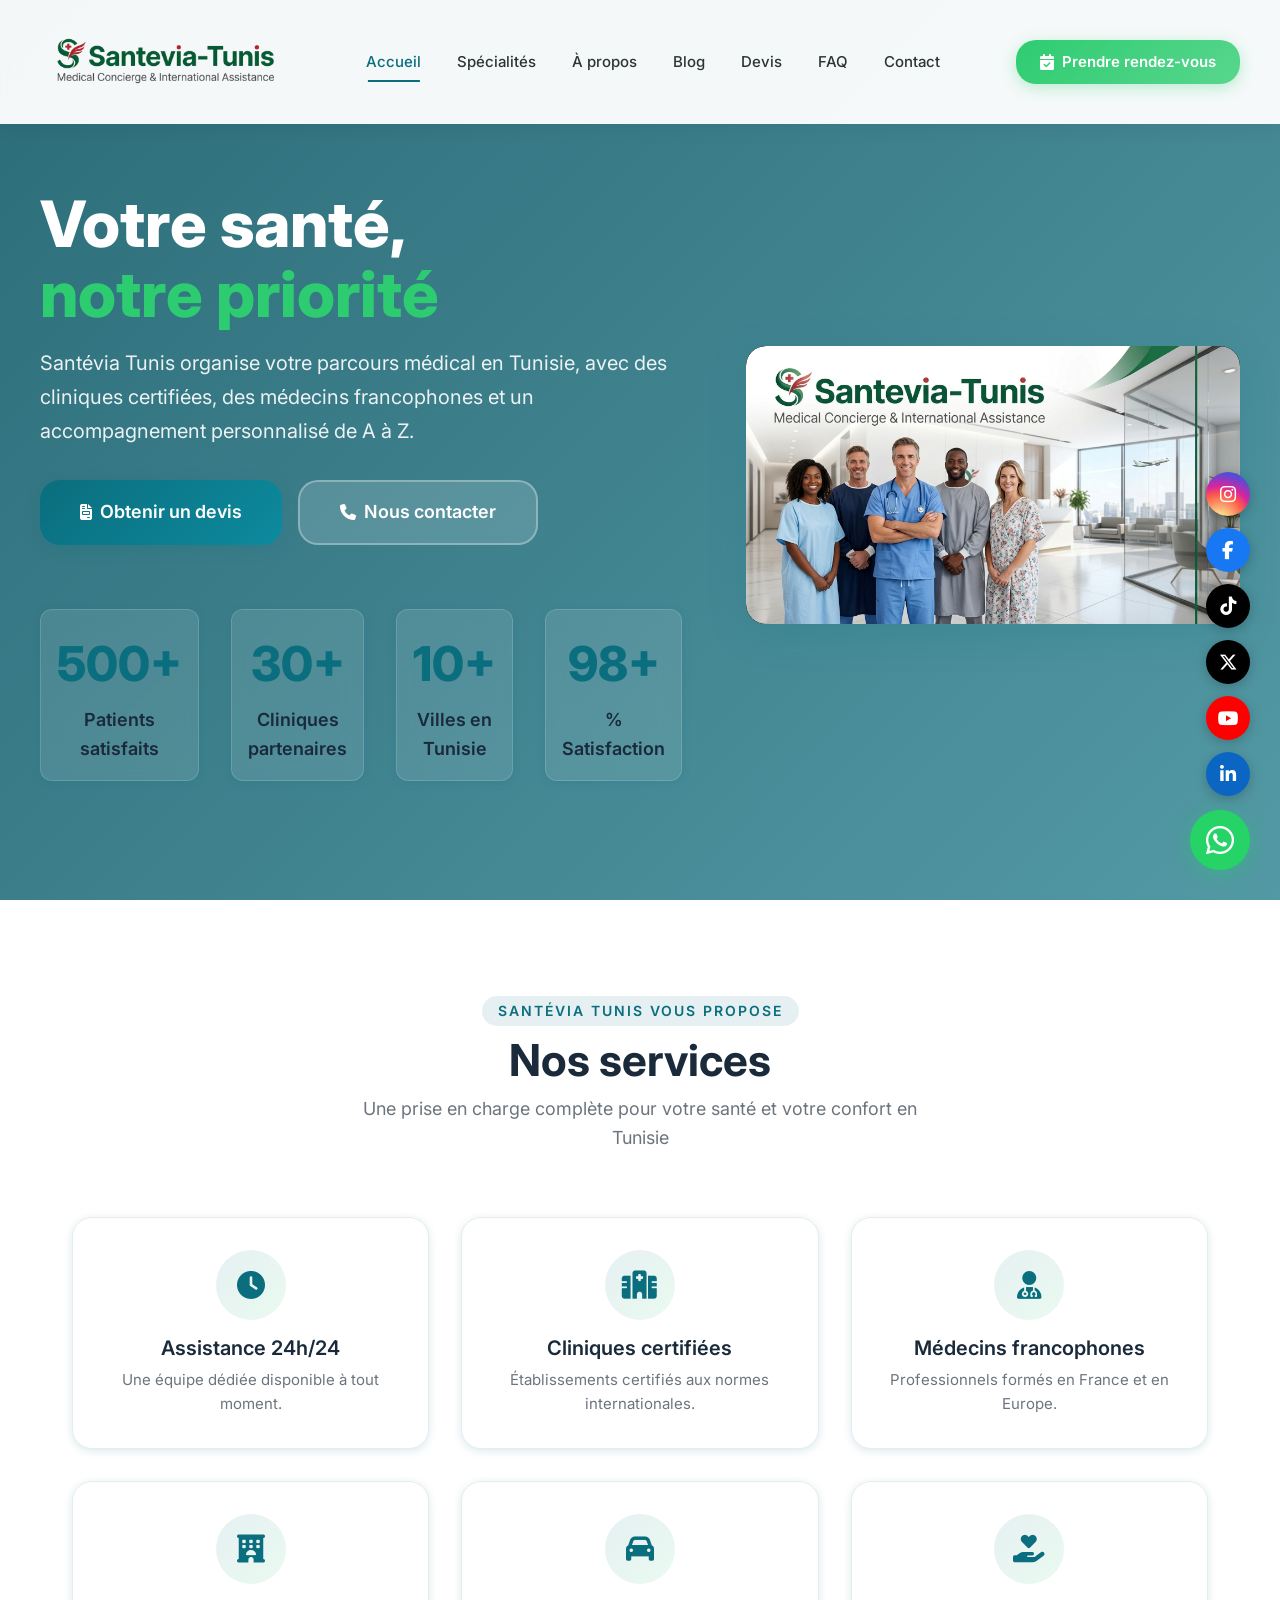
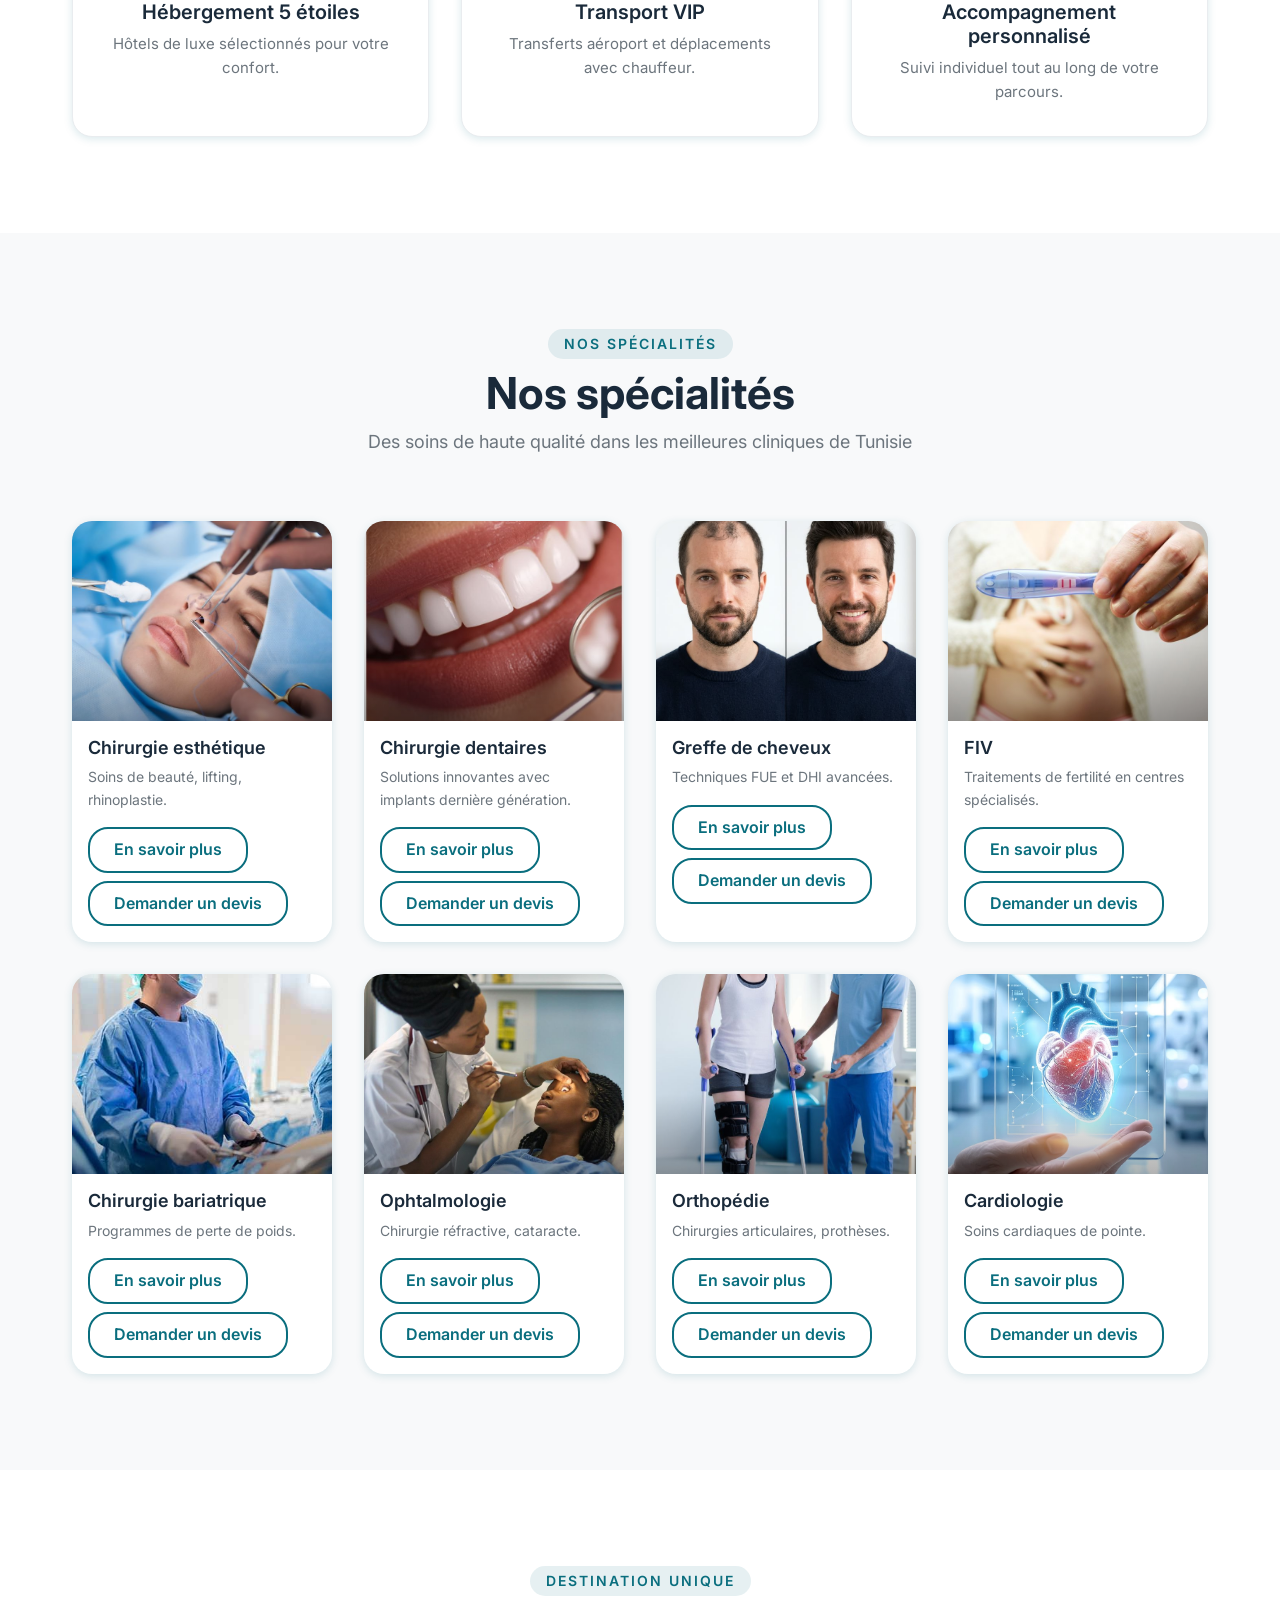
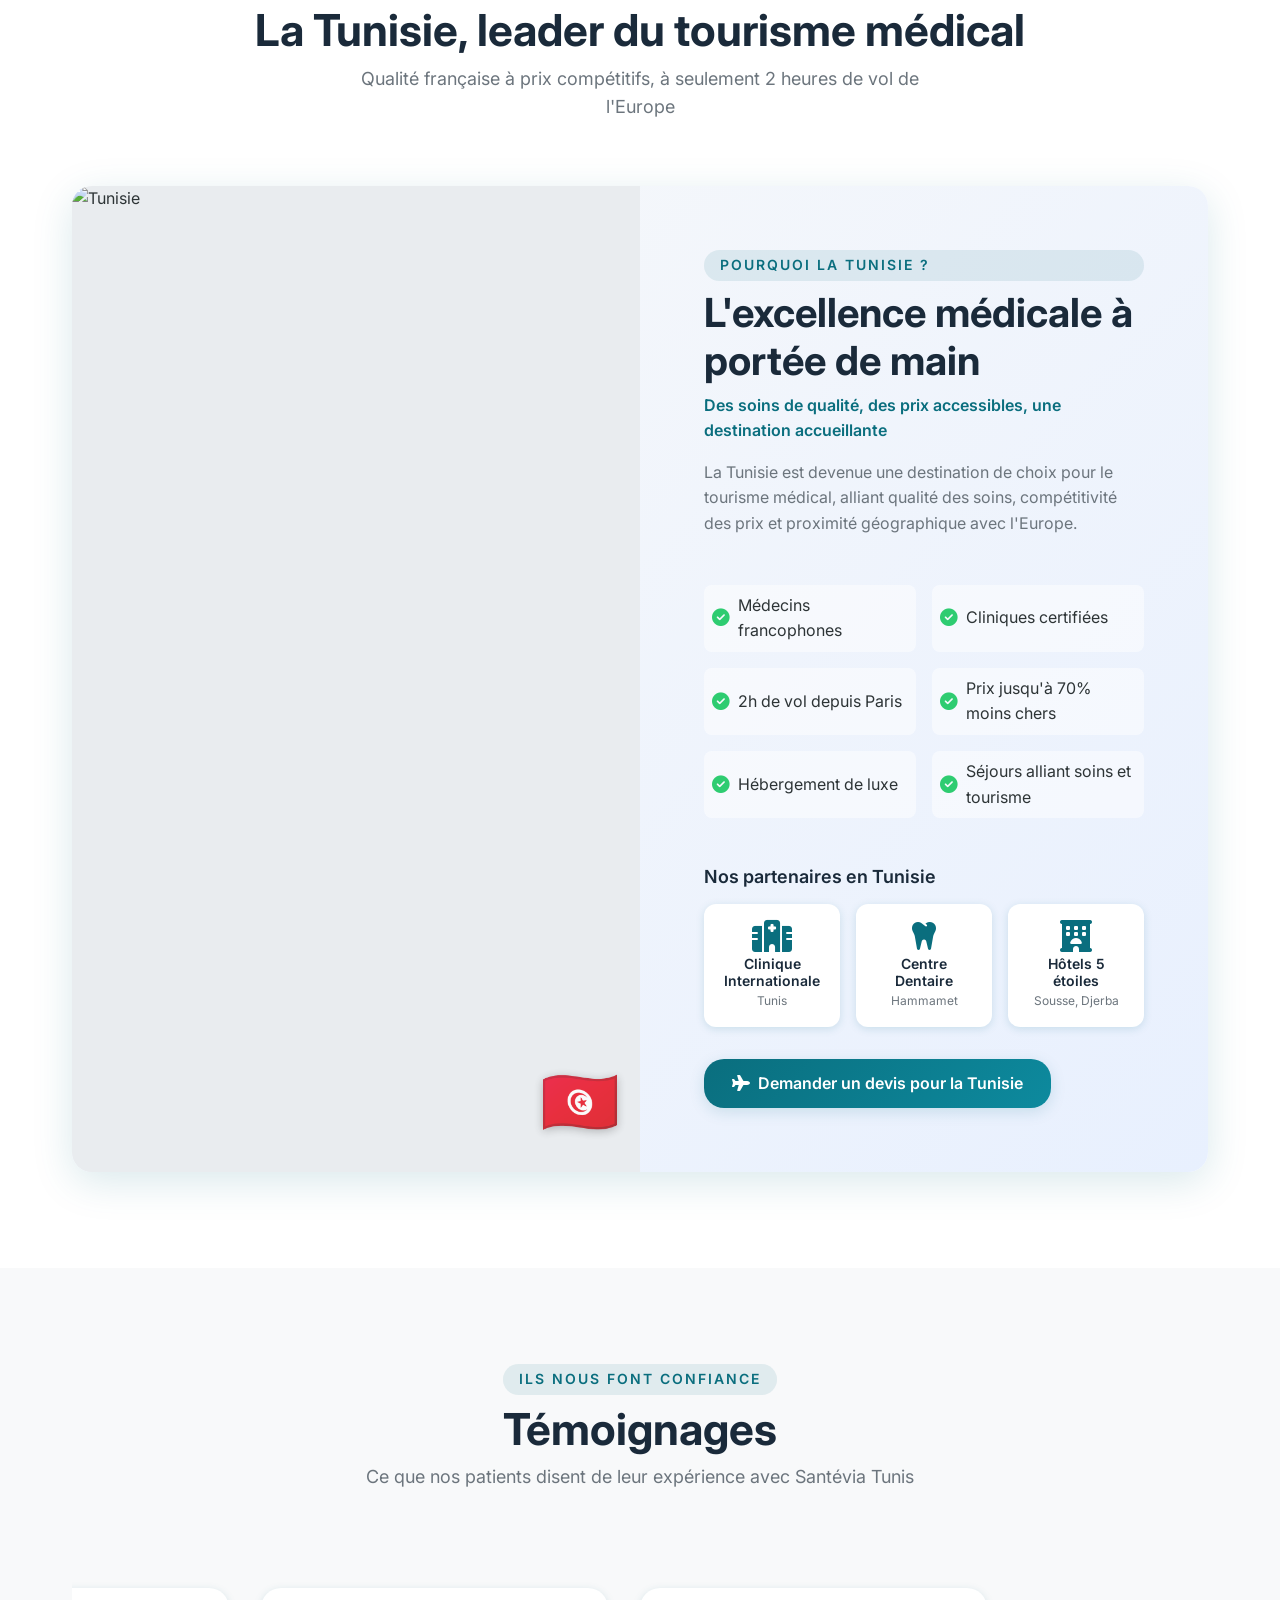
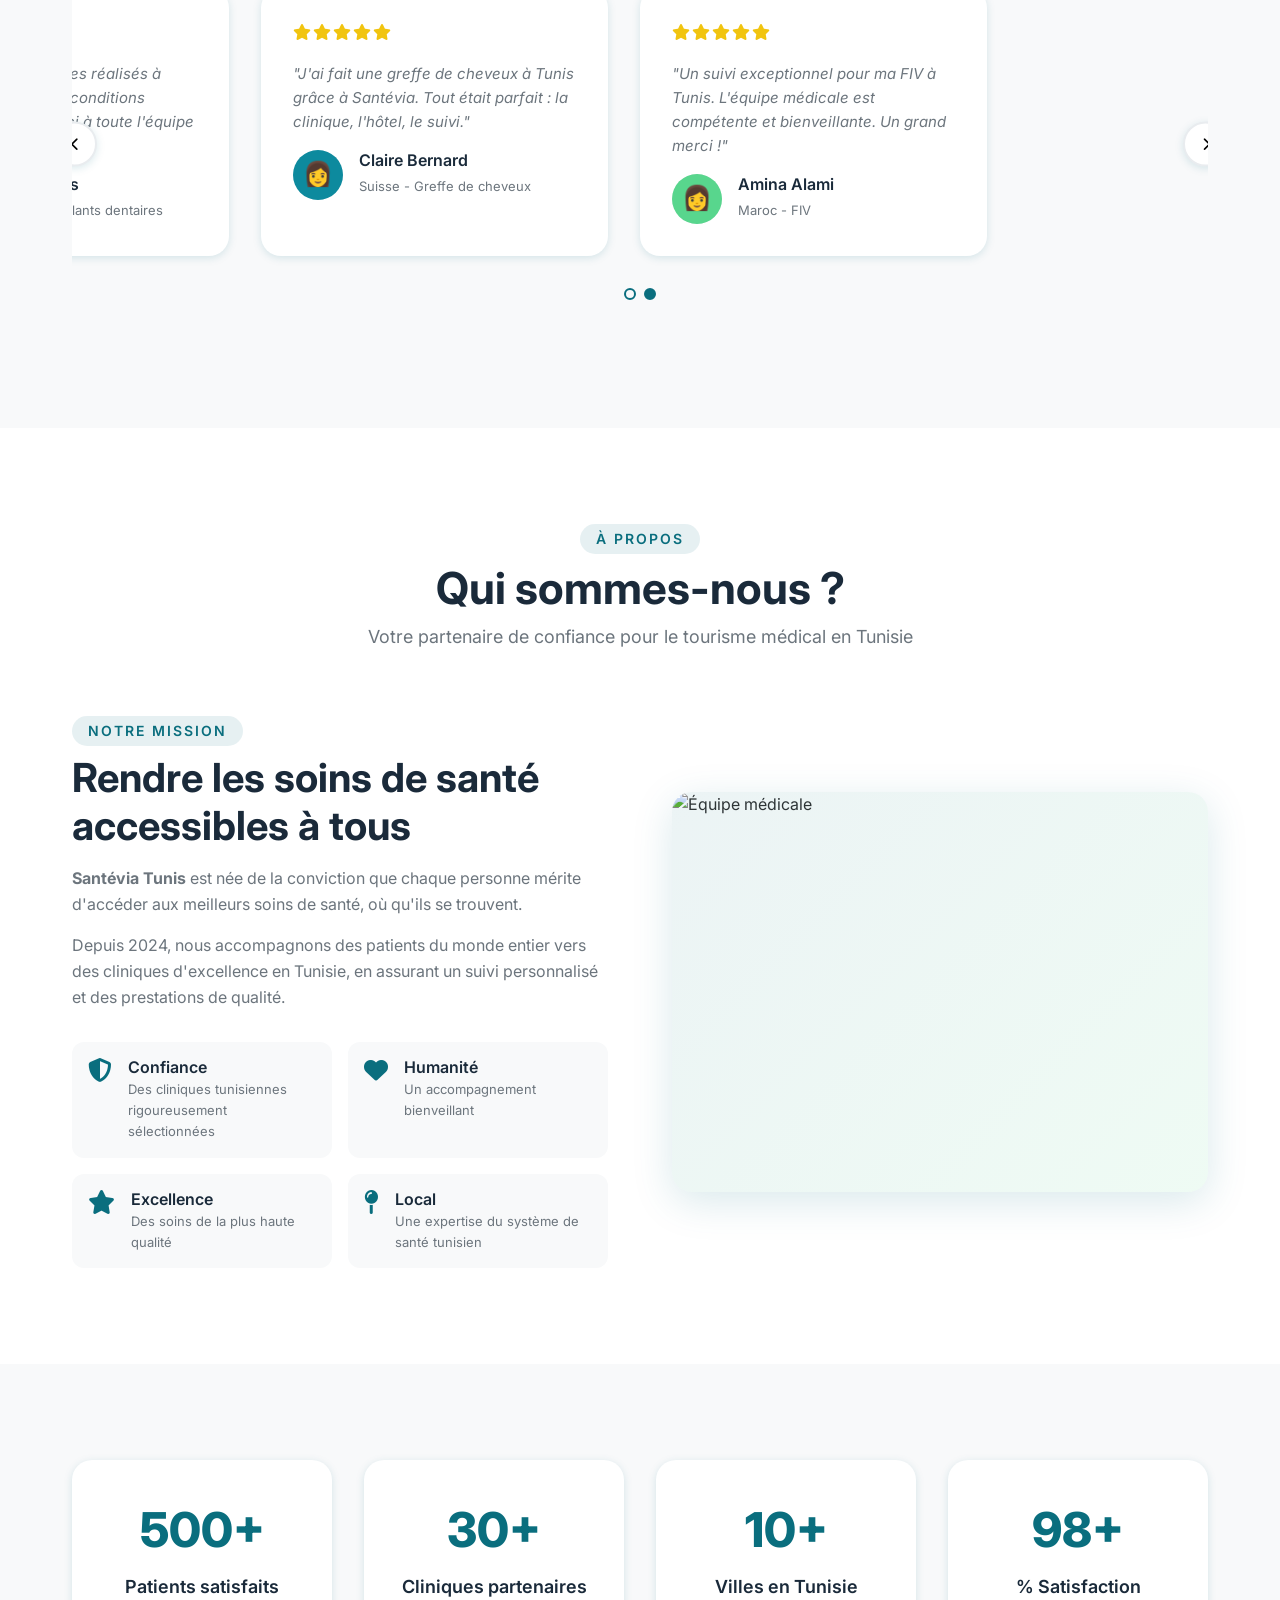
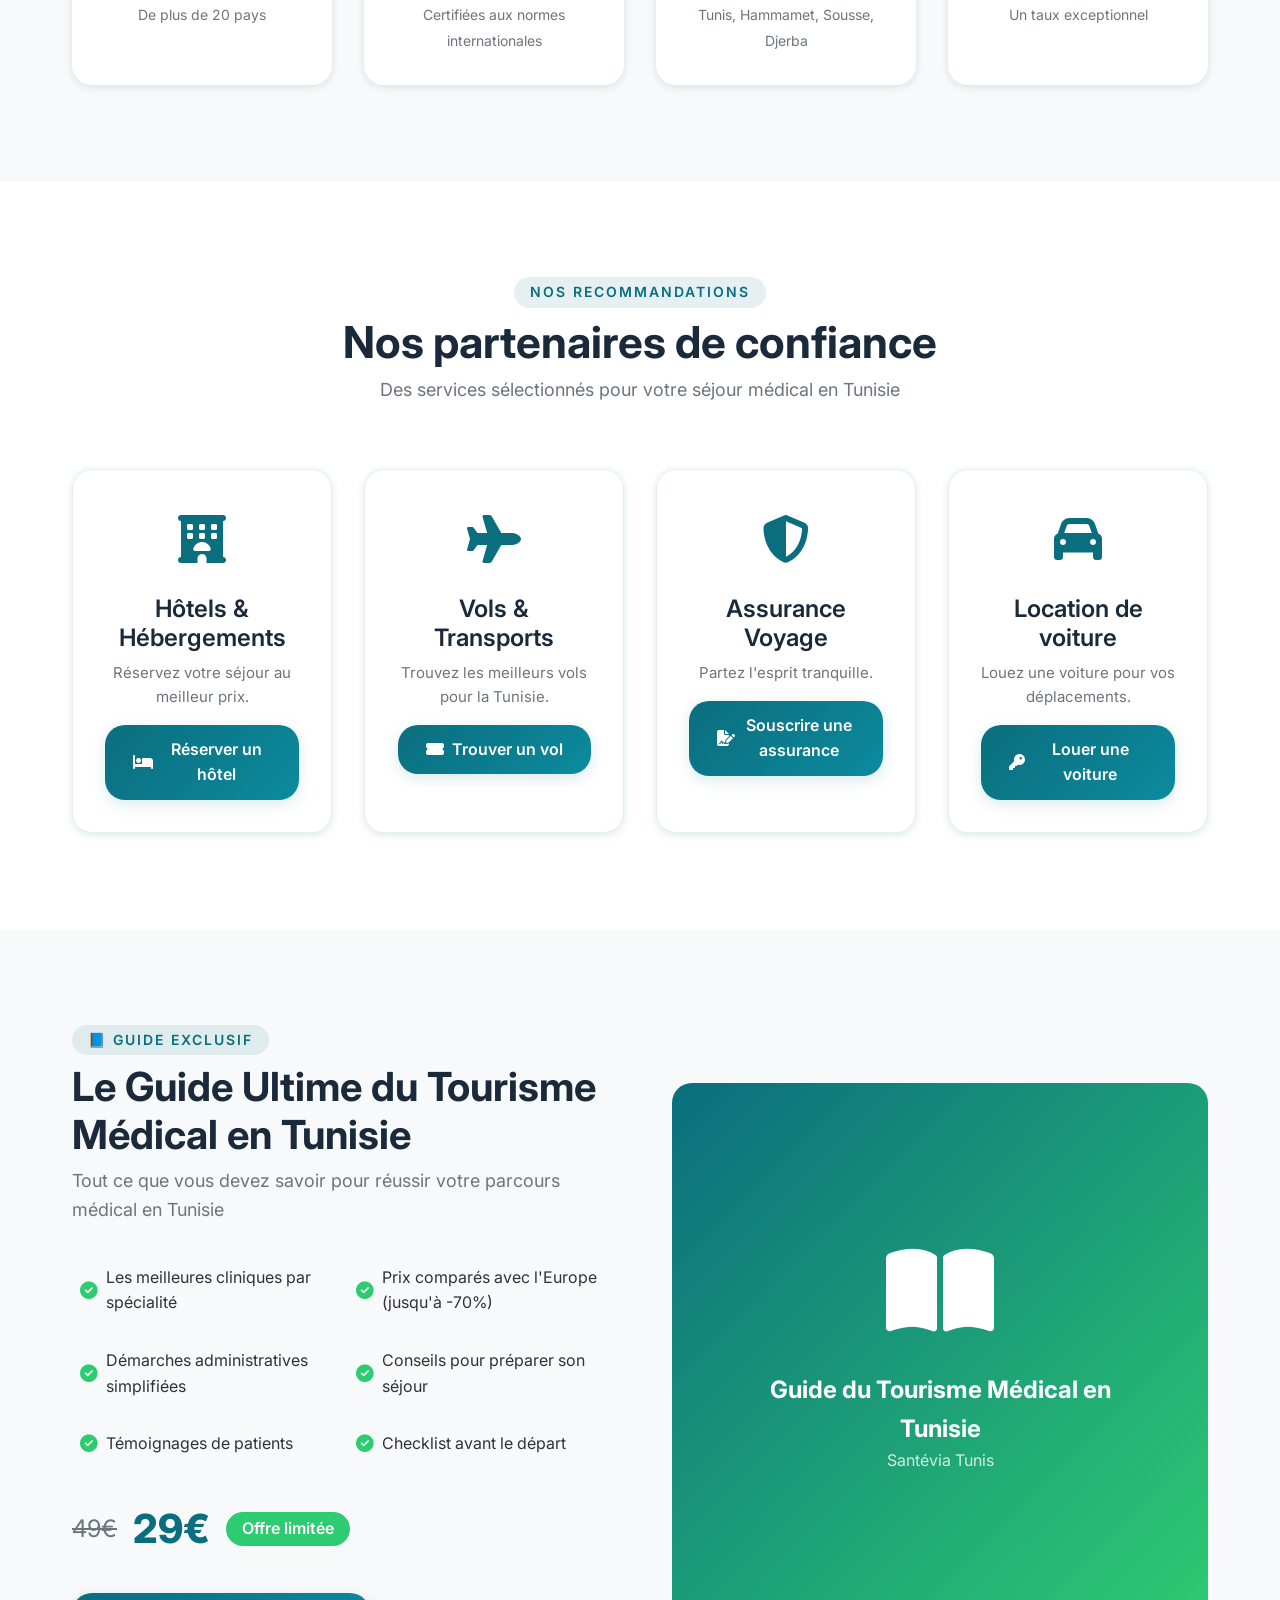
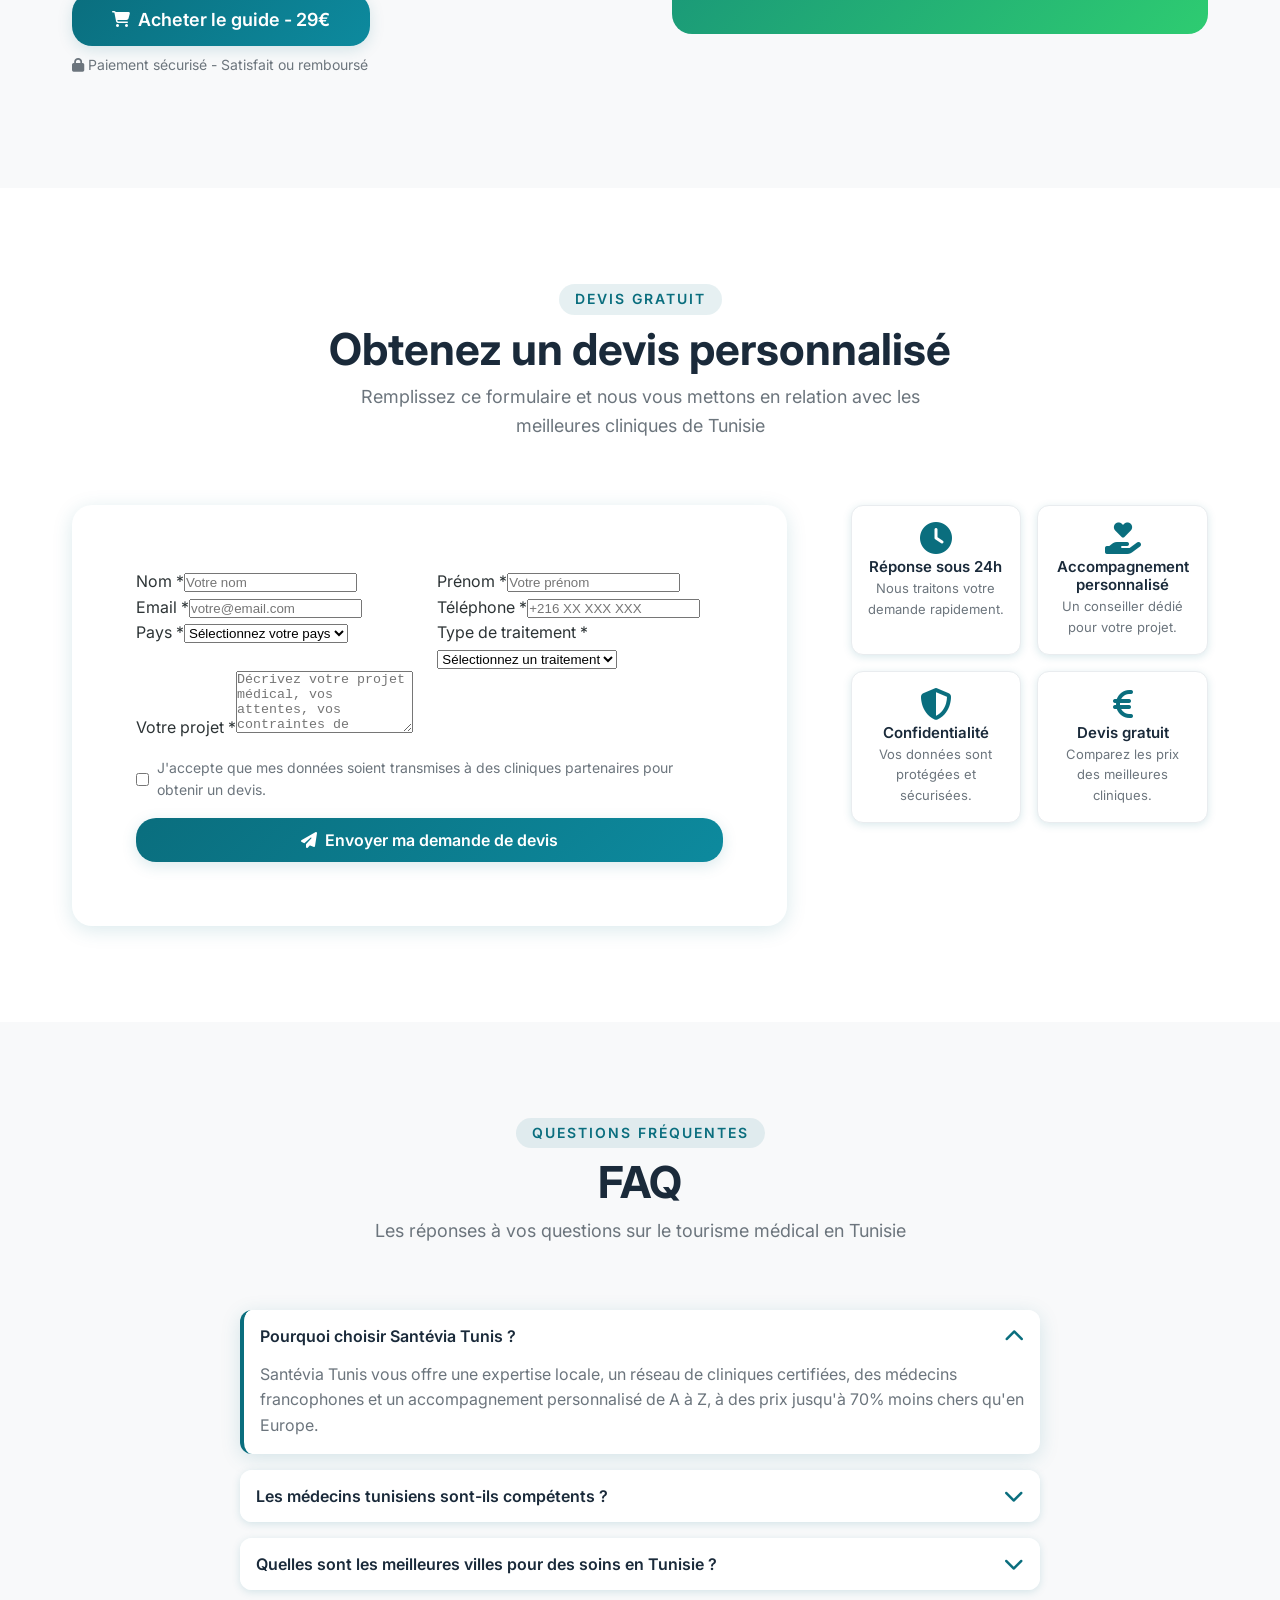
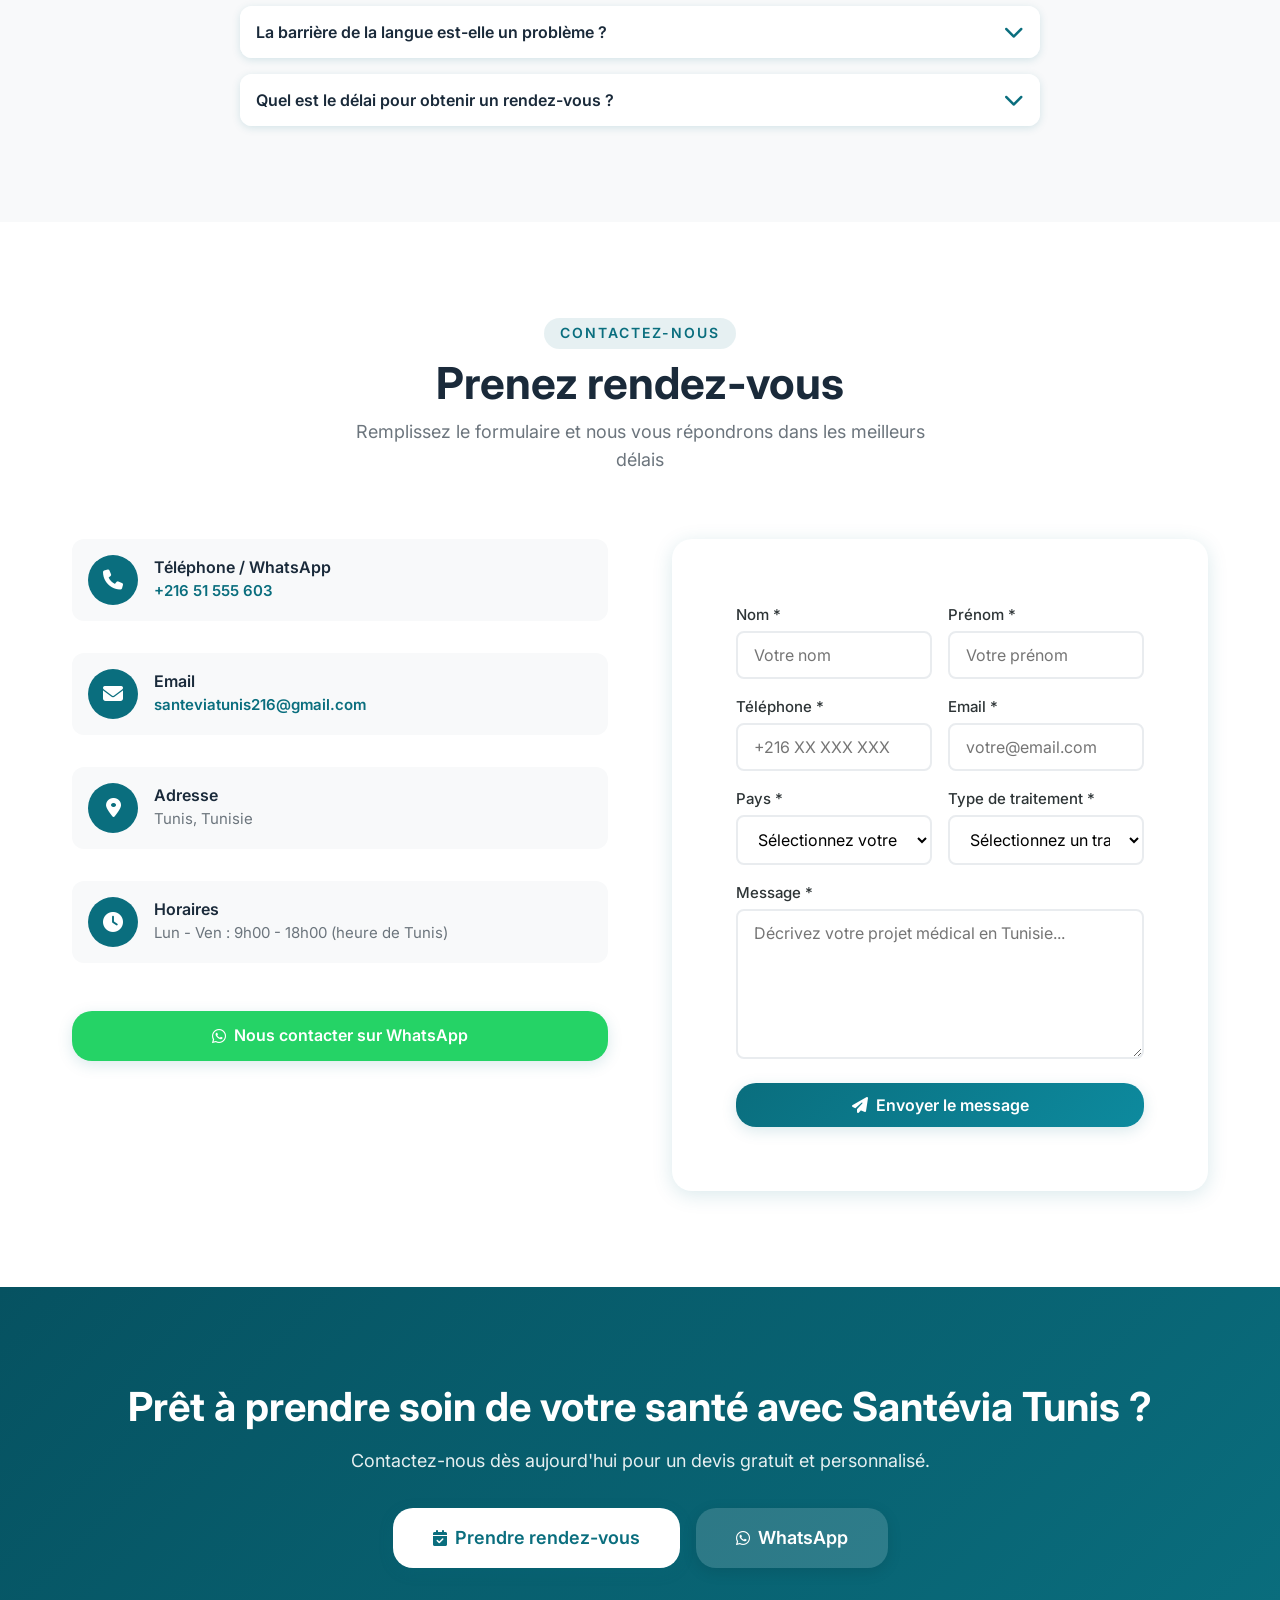
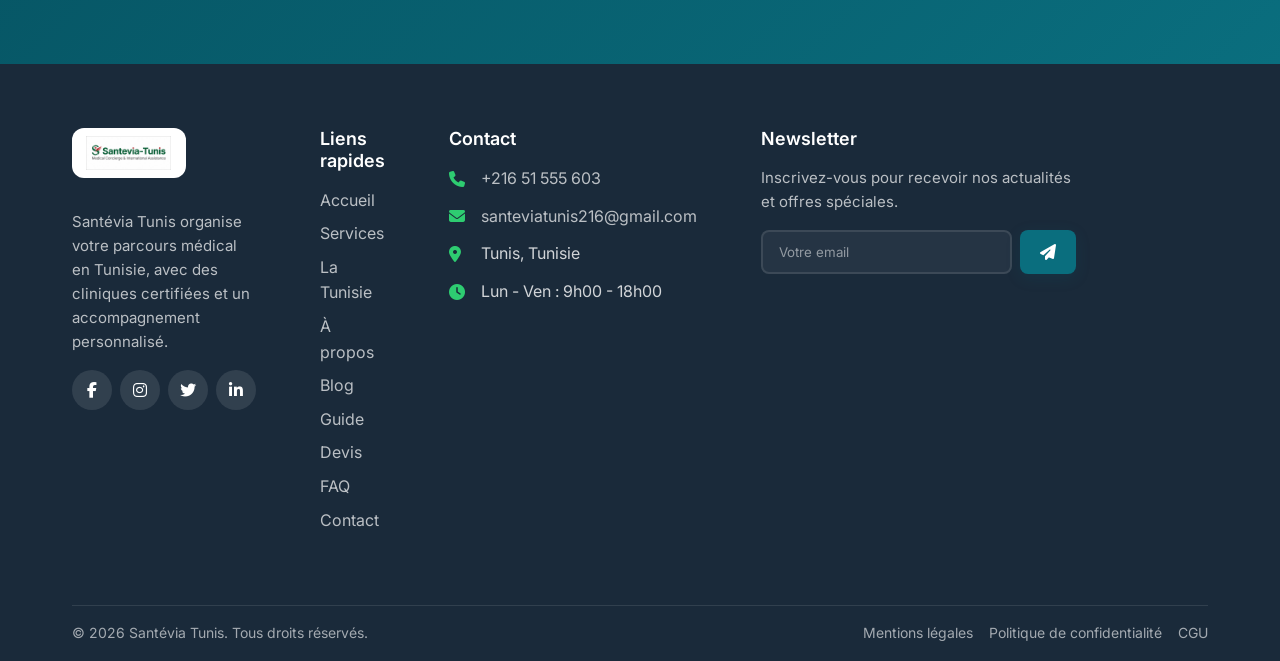
==== commit 20013e84: "Update index.html" ====
--- a/index.html
+++ b/index.html
@@ -87,7 +87,7 @@
                 </div>
                 <div class="services-grid">
                     <div class="service-card fade-in"><div class="service-image"><a href="chirurgie-esthetique.html"><img src="C esth.jpg" /><div class="service-overlay"></div></a></div><div class="service-content"><h3><a href="chirurgie-esthetique.html" style="color:inherit;">Chirurgie esthétique</a></h3><p>Soins de beauté, lifting, rhinoplastie.</p><div style="display:flex; gap:0.5rem; flex-wrap:wrap;"><a href="chirurgie-esthetique.html" class="btn btn-outline">En savoir plus</a><a href="#contact" class="btn btn-outline">Demander un devis</a></div></div></div>
-                    <div class="service-card fade-in"><div class="service-image"><a href="implants-dentaires.html"><img src="dent.jpg" alt="Implants dentaires" /><div class="service-overlay"></div></a></div><div class="service-content"><h3><a href="implants-dentaires.html" style="color:inherit;">Implants dentaires</a></h3><p>Solutions innovantes avec implants dernière génération.</p><div style="display:flex; gap:0.5rem; flex-wrap:wrap;"><a href="implants-dentaires.html" class="btn btn-outline">En savoir plus</a><a href="#contact" class="btn btn-outline">Demander un devis</a></div></div></div>
+                    <div class="service-card fade-in"><div class="service-image"><a href="implants-dentaires.html"><img src="dent.jpg" alt="Implants dentaires" /><div class="service-overlay"></div></a></div><div class="service-content"><h3><a href="implants-dentaires.html" style="color:inherit;">Chirurgie dentaires</a></h3><p>Solutions innovantes avec implants dernière génération.</p><div style="display:flex; gap:0.5rem; flex-wrap:wrap;"><a href="implants-dentaires.html" class="btn btn-outline">En savoir plus</a><a href="#contact" class="btn btn-outline">Demander un devis</a></div></div></div>
                     <div class="service-card fade-in"><div class="service-image"><a href="greffe-de-cheveux.html"><img src="Greff.jpg" alt="Greffe de cheveux" /><div class="service-overlay"></div></a></div><div class="service-content"><h3><a href="greffe-de-cheveux.html" style="color:inherit;">Greffe de cheveux</a></h3><p>Techniques FUE et DHI avancées.</p><div style="display:flex; gap:0.5rem; flex-wrap:wrap;"><a href="greffe-de-cheveux.html" class="btn btn-outline">En savoir plus</a><a href="#contact" class="btn btn-outline">Demander un devis</a></div></div></div>
                     <div class="service-card fade-in"><div class="service-image"><a href="fiv.html"><img src="Fiv.jpg" alt="FIV" /><div class="service-overlay"></div></a></div><div class="service-content"><h3><a href="fiv.html" style="color:inherit;">FIV</a></h3><p>Traitements de fertilité en centres spécialisés.</p><div style="display:flex; gap:0.5rem; flex-wrap:wrap;"><a href="fiv.html" class="btn btn-outline">En savoir plus</a><a href="#contact" class="btn btn-outline">Demander un devis</a></div></div></div>
                     <div class="service-card fade-in"><div class="service-image"><a href="chirurgie-bariatrique.html"><img src="Chirurgie batriaque.jpg" alt="Chirurgie bariatrique" /><div class="service-overlay"></div></a></div><div class="service-content"><h3><a href="chirurgie-bariatrique.html" style="color:inherit;">Chirurgie bariatrique</a></h3><p>Programmes de perte de poids.</p><div style="display:flex; gap:0.5rem; flex-wrap:wrap;"><a href="chirurgie-bariatrique.html" class="btn btn-outline">En savoir plus</a><a href="#contact" class="btn btn-outline">Demander un devis</a></div></div></div>
